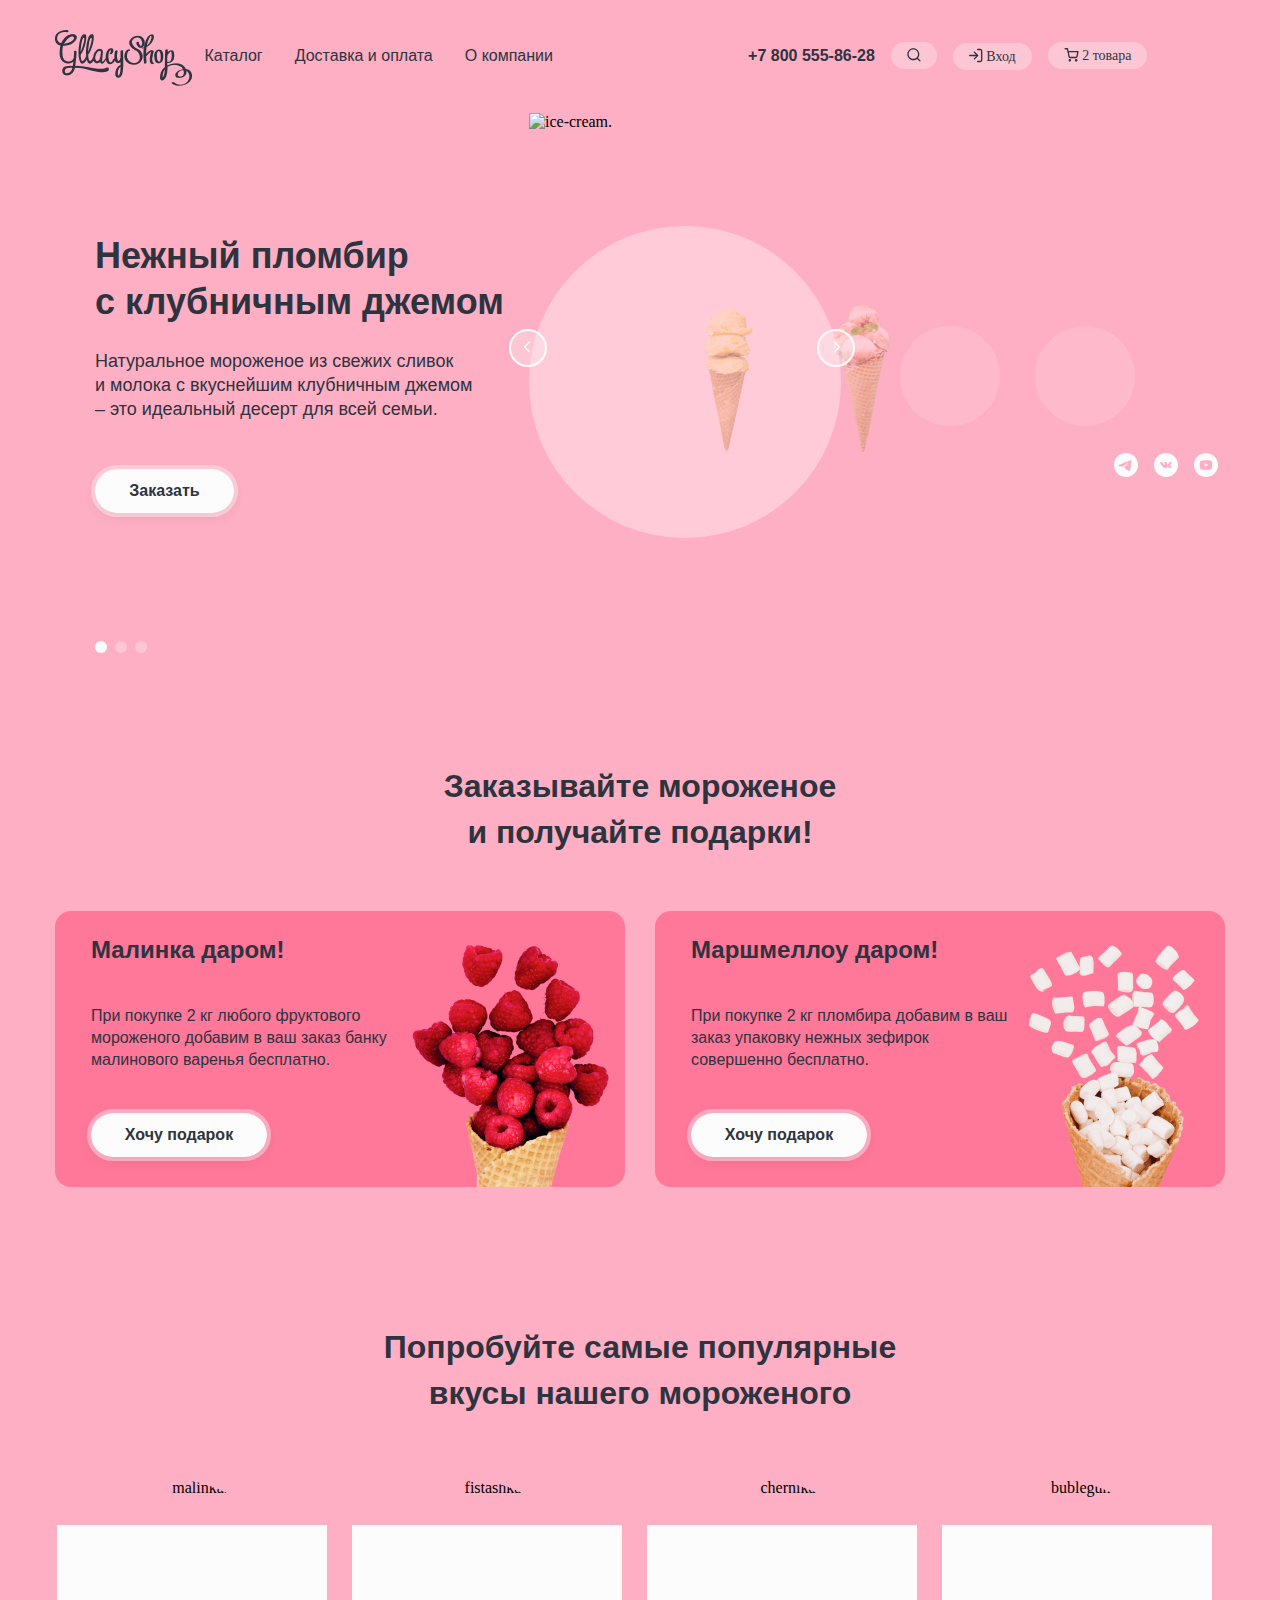
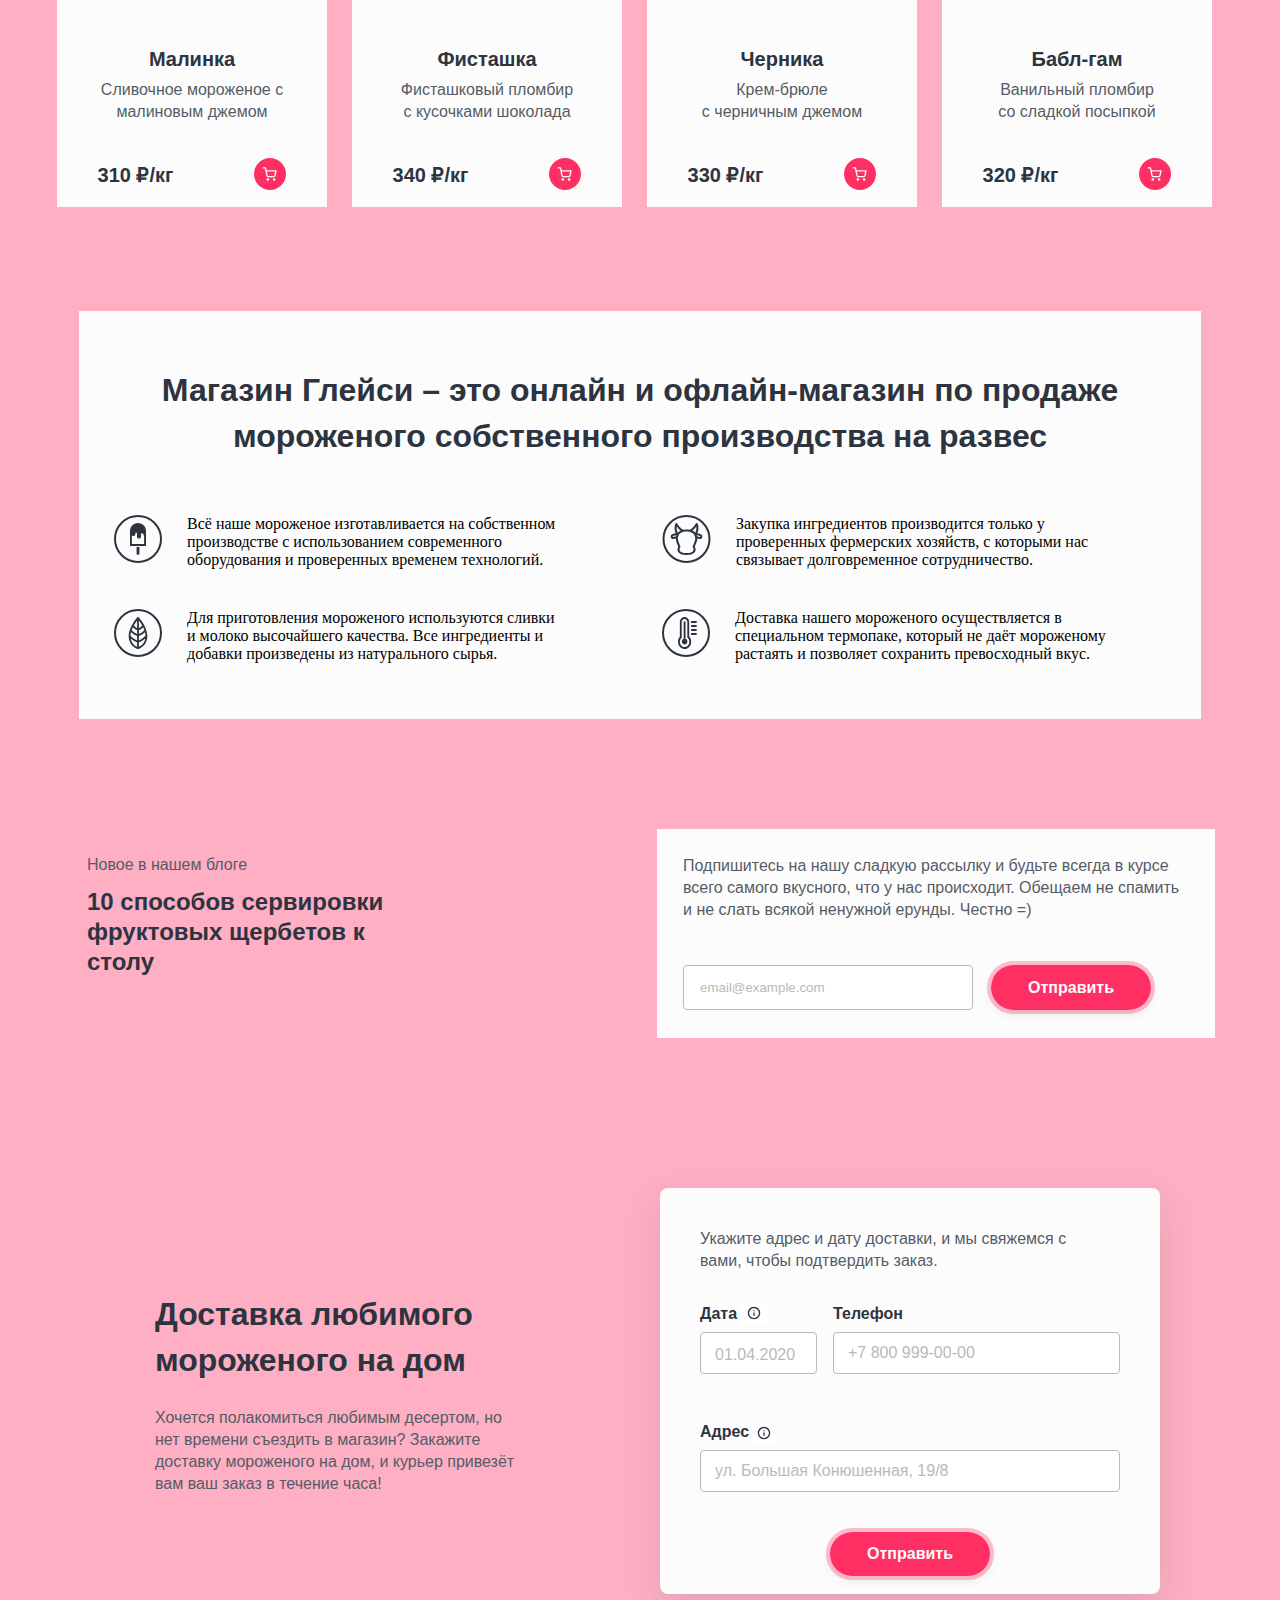
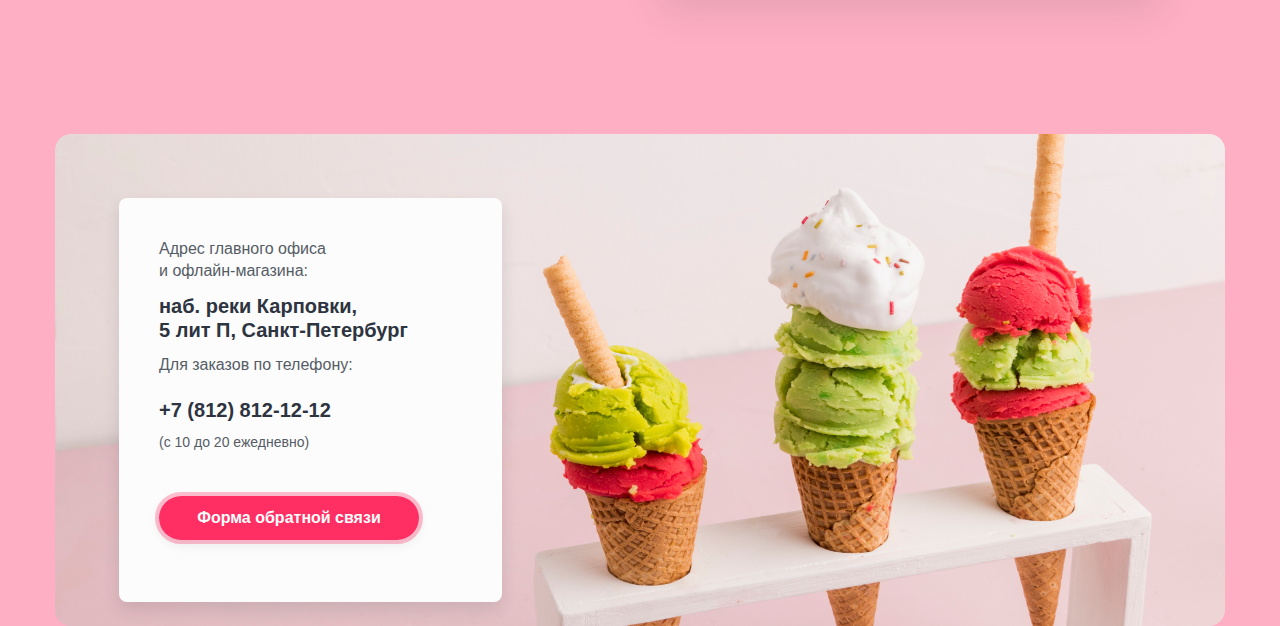
==== index.html @ 394a04f5 "new update" ====
<!DOCTYPE html>
<html lang="ru">

  <head>
    <meta charset="utf-8">
    <title>fesfesfsefesf</title>
    <link rel="stylesheet" href="/styles/styles.css">
  </head>

  <body class="pink">
    <header class="page-header">
      <nav class="navigation">
        <div class="left-menu">
          <ul class="navigation-left">
            <li>
              <a class="navigation-logo" href="/index.html">
                <img class="logo" src="/images/logo.png" alt="Glacy.">
              </a>
            </li>
            <li>
              <a class="navigation-link-left" href="#">
                Каталог
              </a>
            </li>
            <li>
              <a class="navigation-link-left" href="#">
                Доставка и оплата
              </a>
            </li>
            <li>
              <a class="navigation-link-left" href="#">
                О компании
              </a>
            </li>
          </ul>
        </div>
        <div class="right-menu">
          <ul class="navigation-right">
            <li>
              <a class="contact-phone" href="tel:+78005558628">
                +7 800 555-86-28
              </a>
            </li>
            <li>
              <a class="navigation-link-right" href="#">
                <svg class="search-icon" width="14" height="14" viewBox="0 0 14 14" fill="none"
                  xmlns="http://www.w3.org/2000/svg">
                  <path fill-rule="evenodd" clip-rule="evenodd"
                    d="M1.66329 6.18794c0-2.57733 2.08934-4.66666 4.66667-4.66666s4.66664 2.08933 4.66664 4.66666c0 1.25728-.4972 2.39842-1.30567 3.23755-.02285.01756-.04481.0368-.06574.05772-.02092.02092-.04016.04289-.05771.06573-.83913.80846-1.98026 1.30566-3.23752 1.30566-2.57733 0-4.66667-2.08933-4.66667-4.66666Zm8.41181 4.68796c-1.02648.8211-2.32848 1.312-3.74514 1.312-3.31371 0-6.000004-2.68625-6.000004-5.99996S3.01625.187943 6.32996.187943C9.64367.187943 12.33 2.87423 12.33 6.18794c0 1.41669-.491 2.71869-1.3121 3.74514l2.4501 2.45012c.2604.2604.2604.6825 0 .9428-.2603.2604-.6825.2604-.9428 0l-2.4501-2.4501Z"
                    fill="#2D3440" />
                </svg>
                <span class="visually-hidden">Поиск.</span>
              </a>
            </li>
            <li>
              <a class="navigation-link-right" href="#">
                <svg class="enter-icon" width="14" height="15" viewBox="0 0 14 15" fill="none"
                  xmlns="http://www.w3.org/2000/svg">
                  <path fill-rule="evenodd" clip-rule="evenodd"
                    d="M8 1.52461c0-.36819.29848-.666669.66667-.666669h2.66663c.5305 0 1.0392.210709 1.4142.585789.3751.37507.5858.88378.5858 1.41421v9.33336c0 .5304-.2107 1.0391-.5858 1.4142-.375.3751-.8837.5858-1.4142.5858H8.66667c-.36819 0-.66667-.2985-.66667-.6667 0-.3682.29848-.6667.66667-.6667h2.66663c.1768 0 .3464-.0702.4714-.1952.1251-.125.1953-.2946.1953-.4714V2.85794c0-.17681-.0702-.34638-.1953-.4714-.125-.12503-.2946-.19527-.4714-.19527H8.66667C8.29848 2.19127 8 1.8928 8 1.52461ZM4.86189 3.71987c.26035-.26035.68246-.26035.94281 0l3.3291 3.3291c.01712.01682.03334.03456.04858.05313.03186.0388.05868.08036.08045.12379.04511.08986.0705.19132.0705.29872 0 .10862-.02598.21118-.07206.30179-.02029.03995-.04486.07829-.07371.11432-.0168.021-.03485.04097-.05402.05978L5.8047 11.3293c-.26035.2604-.68246.2604-.94281 0-.26035-.2603-.26035-.6824 0-.9428l2.19526-2.19523H.666667C.298477 8.19127 0 7.8928 0 7.52461s.298477-.66667.666667-.66667H7.05715L4.86189 4.66268c-.26035-.26035-.26035-.68246 0-.94281Z"
                    fill="#2D3440" />
                </svg>
                Вход
              </a>
            </li>
            <li>
              <a class="navigation-link-right" href="#">
                <svg class="backet-icon" width="15" height="14" viewBox="0 0 15 14" fill="none"
                  xmlns="http://www.w3.org/2000/svg">
                  <path fill-rule="evenodd" clip-rule="evenodd"
                    d="M1.16667.107941C.798477.107941.5.406418.5.774607c0 .368193.298477.666663.66667.666663h1.77127l.46743 2.33539c.00284.01795.00639.03566.01063.0531l.96738 4.83333.00012.00056c.08356.42001.31212.79728.64571 1.06583.3319.26718.74674.40982 1.17262.40332h5.62067c.4259.0065.8408-.13614 1.1727-.40332.3337-.26867.5623-.64616.6458-1.06639v.00001l.001-.005.9271-4.86144c.0372-.19517-.0146-.39677-.1412-.54985-.1267-.15309-.315-.2417-.5137-.2417H4.61072L4.1381.643769C4.07574.332198 3.80215.107941 3.4844.107941H1.16667ZM5.69098 8.40238l-.81339-4.06394h8.23081l-.7756 4.06686c-.0228.11252-.0843.21354-.1737.28555-.09.07244-.2026.11092-.3181.10871v-.00013H6.19614v-.00012l-.01277.00025c-.1155.00221-.22809-.03627-.31807-.10871-.08999-.07243-.15162-.17421-.17413-.28751l-.00019-.00096ZM4.55739 12.3634c0-.688.55771-1.2457 1.24568-1.2457.68798 0 1.24569.5577 1.24569 1.2457 0 .6879-.55771 1.2457-1.24569 1.2457-.68797 0-1.24568-.5578-1.24568-1.2457Zm6.37331 0c0-.688.5577-1.2457 1.2457-1.2457.688 0 1.2457.5577 1.2457 1.2457 0 .6879-.5577 1.2457-1.2457 1.2457-.688 0-1.2457-.5578-1.2457-1.2457Z"
                    fill="#2D3440" />
                </svg>
                2 товара
              </a>
            </li>
          </ul>
        </div>
      </nav>
    </header>
    <main class="main-container">
      <div class="page-container">
        <section class="slider-active slider">
          <div class="left-slider">
            <h1 class="slider-title">Нежный пломбир<br>
              с клубничным джемом
            </h1>
            <p class="slider-text">
              Натуральное мороженое из свежих сливок<br>
              и молока с вкуснейшим клубничным джемом<br> – это идеальный десерт для всей семьи.
            </p>
            <button class="slider-button">
              Заказать
            </button>
            <ol class="slider-pagination">
              <li class="slider-pagination-item">
                <button class="slider-pagination-button-current">
                  <span class="visually-hidden">1 фото.</span>
                </button>
              </li>
              <li class="slider-pagination-item">
                <button class="slider-pagination-button" type="button">
                  <span class="visually-hidden">2 фото.</span>
                </button>
              </li>
              <li class="slider-pagination-item">
                <button class="slider-pagination-button" type="button">
                  <span class="visually-hidden">3 фото.</span>
                </button>
              </li>
            </ol>
          </div>
          <div class="middle-slider">
            <img class="ice-cream-red" src="/images/ice-cream.png" alt="ice-cream." width="306" height="
            507">
            <button class="slide-main slide-left">
              <svg class="slider-left" width="16" height="16" viewBox="0 0 16 16" fill="none"
                xmlns="http://www.w3.org/2000/svg">
                <path fill-rule="evenodd" clip-rule="evenodd"
                  d="M8.86474 13.1352c.25969.2597.68075.2597.94045 0 .25971-.2597.25971-.6807 0-.9404L5.60391 7.99351l4.20132-4.20132c.25967-.2597.25967-.68075-.00001-.94045-.25969-.2597-.68075-.2597-.94045 0L4.19606 7.52045c-.00095.00094-.00189.00188-.00284.00283-.2597.2597-.2597.68075 0 .94045l4.67152 4.67147Z"
                  fill="#FCFCFC" />
              </svg>
              <span class="visually-hidden">Предыдущее фото.</span>
            </button>
            <button class="slide-main slide-right">
              <svg class="slider-right" width="16" height="16" viewBox="0 0 16 16" fill="none"
                xmlns="http://www.w3.org/2000/svg">
                <path fill-rule="evenodd" clip-rule="evenodd"
                  d="M7.1352 2.86476c-.2597-.2597-.68075-.2597-.94045 0-.2597.2597-.2597.68075 0 .94045L10.396 8.00649 6.19471 12.2078c-.2597.2597-.2597.6808 0 .9405.2597.2597.68076.2597.94045 0l4.66874-4.66875c.0009-.00094.0019-.00188.0028-.00283.2597-.2597.2597-.68075 0-.94045L7.1352 2.86476Z"
                  fill="#FCFCFC" />
              </svg>
              <span class="visually-hidden">Следующее фото.</span>
            </button>
          </div>
          <div class="right-slider">
            <a class="left-icecream" href="#">
              <img class="ice-cream-orange" src="/images/ice-cream2.png" alt="ice-cream." width="66" height="
            150">
            </a>
            <a class="right-icecream" href="#">
              <img class="ice-cream-green" src="/images/ice-cream3.png" alt="ice-cream." width="66" height="
            150">
            </a>
            <ul class="social-list">
              <li class="social-item">
                <a class="button-social" href="#">
                  <svg width="24" height="24" viewBox="0 0 24 24" fill="none" xmlns="http://www.w3.org/2000/svg">
                    <path fill-rule="evenodd" clip-rule="evenodd"
                      d="M24 12c0 6.627-5.373 12-12 12S0 18.627 0 12 5.373 0 12 0s12 5.373 12 12ZM12.43 8.859c-1.167.485-3.5 1.49-6.998 3.014-.568.226-.866.447-.893.663-.046.366.412.51 1.034.705.085.027.173.054.263.084.613.199 1.437.432 1.865.441.389.008.823-.152 1.302-.48 3.268-2.207 4.955-3.322 5.061-3.346.075-.017.179-.039.249.024.07.062.063.18.056.212-.046.193-1.84 1.862-2.77 2.726-.29.269-.495.46-.537.504-.094.097-.19.19-.282.279-.57.548-.996.96.024 1.632.49.323.882.59 1.273.856.427.291.853.581 1.405.943.14.092.274.187.405.28.497.355.944.673 1.496.623.32-.03.652-.331.82-1.23.397-2.126 1.179-6.73 1.36-8.628.011-.15759.0043-.31591-.02-.472-.0145-.12607-.0759-.24207-.172-.325-.143-.117-.365-.142-.465-.14-.451.008-1.143.249-4.476 1.635Z"
                      fill="#FCFCFC" />
                  </svg>
                  <span class="visually-hidden">Telegram.</span>
                </a>
              </li>
              <li class="social-item">
                <a class="button-social" href="#">
                  <svg width="24" height="24" viewBox="0 0 24 24" fill="none" xmlns="http://www.w3.org/2000/svg">
                    <path fill-rule="evenodd" clip-rule="evenodd"
                      d="M24 12c0 6.6274-5.3726 12-12 12-6.62742 0-12-5.3726-12-12C0 5.37258 5.37258 0 12 0c6.6274 0 12 5.37258 12 12Zm-11.4116 2.9749h-.7173s-1.5826.0835-2.97631-1.1882c-1.51993-1.3872-2.8623-4.13968-2.8623-4.13968s-.07738-.18048.00668-.26772c.09449-.09809.35189-.10437.35189-.10437l1.71461-.00985s.1616.0237.27727.09809c.0953.0614.14873.17619.14873.17619s.27711.61424.64414 1.16994c.71631 1.0849 1.04999 1.3222 1.29319 1.2059.3543-.1694.2481-1.5336.2481-1.5336s.0065-.49514-.1784-.71559c-.1432-.17091-.4133-.22074-.5325-.23473-.09649-.01128.0619-.20761.2671-.2957.3086-.1325.8535-.14007 1.4973-.13422.5016.00443.6459.03184.8421.07339.455.0963.4409.40488.4102 1.07065-.0091.199-.0197.4298-.0197.6964 0 .06-.002.1239-.0041.1897-.0106.341-.0228.7314.2333.8765.1313.0742.4525.0111 1.256-1.1847.3809-.5667.6665-1.23306.6665-1.23306s.0624-.11879.1593-.16976c.0992-.05197.233-.03598.233-.03598l1.8043-.00985s.5422-.05669.63.15777c.092.22516-.2027.75088-.9398 1.61198-.6954.8123-1.0357 1.1143-1.0089 1.3792.0199.1962.2411.3721.6687.72.8882.7225 1.1249 1.1019 1.1812 1.1921.0045.0073.0079.0127.0103.0162.3975.5777-.4408.623-.4408.623l-1.6025.0195s-.3444.0599-.7976-.213c-.237-.1426-.4688-.3754-.6895-.5972-.3375-.3391-.6495-.6526-.9157-.5786-.4467.1242-.4326.9678-.4326.9678s.0032.1802-.0986.2761c-.1106.1045-.3273.1254-.3273.1254Z"
                      fill="#FCFCFC" />
                  </svg>
                  <span class="visually-hidden">Vk.</span>
                </a>
              </li>
              <li class="social-item">
                <a class="button-social" href="#">
                  <svg width="24" height="24" viewBox="0 0 24 24" fill="none" xmlns="http://www.w3.org/2000/svg">
                    <path
                      d="m14.0037 11.7913-2.8074-1.31c-.245-.1138-.4463.0137-.4463.2849v2.4676c0 .2712.2013.3987.4463.285l2.8062-1.3101c.2463-.1149.2462-.3024.0012-.4174ZM12 0C5.3725 0 0 5.3725 0 12s5.3725 12 12 12 12-5.3725 12-12S18.6275 0 12 0Zm0 16.875c-6.1425 0-6.25-.5537-6.25-4.875 0-4.32125.1075-4.875 6.25-4.875s6.25.55375 6.25 4.875c0 4.3213-.1075 4.875-6.25 4.875Z"
                      fill="#FCFCFC" />
                  </svg>
                  <span class="visually-hidden">Youtube.</span>
                </a>
              </li>
            </ul>
          </div>
        </section>
        <section class="banner">
          <h2 class="banner-title-main">Заказывайте мороженое<br> и получайте подарки! </h2>
          <div class="banner-wrap">
            <div class="banner-left">
              <h3 class="banner-title">Малинка даром!</h3>
              <p class="banner-text">При покупке 2 кг любого фруктового мороженого добавим в ваш заказ банку
                малинового варенья
                бесплатно.
              </p>
              <button class="button-banner">Хочу подарок</button>
            </div>
            <div class="banner-right">
              <h3 class="banner-title">Маршмеллоу даром!</h3>
              <p class="banner-text">При покупке 2 кг пломбира добавим в ваш заказ упаковку нежных зефирок
                совершенно бесплатно.</p>
              <button class="button-banner">Хочу подарок</button>
            </div>
          </div>
        </section>
        <section class="products">
          <h2 class="banner-title-main">Попробуйте самые популярные<br> вкусы нашего мороженого</h2>
          <div class="product-wrapper">
            <ul class="product-cart">
              <li class="product-cart-info">
                <img class="product-photo" src="/images/malinka.png" width="168" height="168" alt="malinka.">
                <h4 class="cart-title">Малинка</h4>
                <p class="cart-text">Сливочное мороженое с малиновым джемом</p>
                <div class="product-bottom-info">
                  <p class="product-price">310 ₽/кг</p>
                  <button class="product-button">
                    <svg class="product-cart" width="16" height="16" viewBox="0 0 16 16" fill="none"
                      xmlns="http://www.w3.org/2000/svg">
                      <path fill-rule="evenodd" clip-rule="evenodd"
                        d="M1.16667 1.25C.798477 1.25.5 1.54848.5 1.91667c0 .36819.298477.66666.66667.66666h1.77127l.46743 2.33539c.00284.01795.00639.03566.01063.0531l.96738 4.83333.00012.00056c.08356.41999.31212.79729.64571 1.06579.3319.2672.74674.4098 1.17262.4033h5.62067c.4259.0065.8408-.1361 1.1727-.4033.3337-.2686.5623-.6461.6458-1.06635l.001-.00499.9271-4.86144c.0372-.19517-.0146-.39677-.1412-.54985-.1267-.15309-.315-.24171-.5137-.24171H4.61072L4.1381 1.78583C4.07574 1.47426 3.80215 1.25 3.4844 1.25H1.16667Zm4.52431 8.29444L4.87759 5.4805h8.23081l-.7756 4.06686c-.0228.11252-.0843.21354-.1737.28555-.09.07244-.2026.11092-.3181.10871v-.00013H6.19614v-.00012l-.01277.00025c-.1155.00221-.22809-.03627-.31807-.10871-.08999-.07243-.15162-.17421-.17413-.28751l-.00019-.00096ZM4.55739 13.5054c0-.6879.55771-1.2457 1.24568-1.2457.68798 0 1.24569.5578 1.24569 1.2457 0 .688-.55771 1.2457-1.24569 1.2457-.68797 0-1.24568-.5577-1.24568-1.2457Zm6.37331 0c0-.6879.5577-1.2457 1.2457-1.2457.688 0 1.2457.5578 1.2457 1.2457 0 .688-.5577 1.2457-1.2457 1.2457-.688 0-1.2457-.5577-1.2457-1.2457Z"
                        fill="#FCFCFC" />
                    </svg>
                  </button>
                </div>
              </li>
              <li class="product-cart-info">
                <img class="product-photo" src="/images/fistashka.png" width="168" height="168" alt="fistashka.">
                <h4 class="cart-title">Фисташка</h4>
                <p class="cart-text">Фисташковый пломбир<br> с кусочками шоколада</p>
                <div class="product-bottom-info">
                  <p class="product-price">340 ₽/кг</p>
                  <button class="product-button">
                    <svg class="product-cart" width="16" height="16" viewBox="0 0 16 16" fill="none"
                      xmlns="http://www.w3.org/2000/svg">
                      <path fill-rule="evenodd" clip-rule="evenodd"
                        d="M1.16667 1.25C.798477 1.25.5 1.54848.5 1.91667c0 .36819.298477.66666.66667.66666h1.77127l.46743 2.33539c.00284.01795.00639.03566.01063.0531l.96738 4.83333.00012.00056c.08356.41999.31212.79729.64571 1.06579.3319.2672.74674.4098 1.17262.4033h5.62067c.4259.0065.8408-.1361 1.1727-.4033.3337-.2686.5623-.6461.6458-1.06635l.001-.00499.9271-4.86144c.0372-.19517-.0146-.39677-.1412-.54985-.1267-.15309-.315-.24171-.5137-.24171H4.61072L4.1381 1.78583C4.07574 1.47426 3.80215 1.25 3.4844 1.25H1.16667Zm4.52431 8.29444L4.87759 5.4805h8.23081l-.7756 4.06686c-.0228.11252-.0843.21354-.1737.28555-.09.07244-.2026.11092-.3181.10871v-.00013H6.19614v-.00012l-.01277.00025c-.1155.00221-.22809-.03627-.31807-.10871-.08999-.07243-.15162-.17421-.17413-.28751l-.00019-.00096ZM4.55739 13.5054c0-.6879.55771-1.2457 1.24568-1.2457.68798 0 1.24569.5578 1.24569 1.2457 0 .688-.55771 1.2457-1.24569 1.2457-.68797 0-1.24568-.5577-1.24568-1.2457Zm6.37331 0c0-.6879.5577-1.2457 1.2457-1.2457.688 0 1.2457.5578 1.2457 1.2457 0 .688-.5577 1.2457-1.2457 1.2457-.688 0-1.2457-.5577-1.2457-1.2457Z"
                        fill="#FCFCFC" />
                    </svg>
                  </button>
                </div>
              </li>
              <li class="product-cart-info">
                <img class="product-photo" src="/images/chernika.png" width="168" height="168" alt="chernika.">
                <h4 class="cart-title">Черника</h4>
                <p class="cart-text">Крем-брюле<br>
                  с черничным джемом</p>
                <div class="product-bottom-info">
                  <p class="product-price">330 ₽/кг</p>
                  <button class="product-button">
                    <svg class="product-cart" width="16" height="16" viewBox="0 0 16 16" fill="none"
                      xmlns="http://www.w3.org/2000/svg">
                      <path fill-rule="evenodd" clip-rule="evenodd"
                        d="M1.16667 1.25C.798477 1.25.5 1.54848.5 1.91667c0 .36819.298477.66666.66667.66666h1.77127l.46743 2.33539c.00284.01795.00639.03566.01063.0531l.96738 4.83333.00012.00056c.08356.41999.31212.79729.64571 1.06579.3319.2672.74674.4098 1.17262.4033h5.62067c.4259.0065.8408-.1361 1.1727-.4033.3337-.2686.5623-.6461.6458-1.06635l.001-.00499.9271-4.86144c.0372-.19517-.0146-.39677-.1412-.54985-.1267-.15309-.315-.24171-.5137-.24171H4.61072L4.1381 1.78583C4.07574 1.47426 3.80215 1.25 3.4844 1.25H1.16667Zm4.52431 8.29444L4.87759 5.4805h8.23081l-.7756 4.06686c-.0228.11252-.0843.21354-.1737.28555-.09.07244-.2026.11092-.3181.10871v-.00013H6.19614v-.00012l-.01277.00025c-.1155.00221-.22809-.03627-.31807-.10871-.08999-.07243-.15162-.17421-.17413-.28751l-.00019-.00096ZM4.55739 13.5054c0-.6879.55771-1.2457 1.24568-1.2457.68798 0 1.24569.5578 1.24569 1.2457 0 .688-.55771 1.2457-1.24569 1.2457-.68797 0-1.24568-.5577-1.24568-1.2457Zm6.37331 0c0-.6879.5577-1.2457 1.2457-1.2457.688 0 1.2457.5578 1.2457 1.2457 0 .688-.5577 1.2457-1.2457 1.2457-.688 0-1.2457-.5577-1.2457-1.2457Z"
                        fill="#FCFCFC" />
                    </svg>
                  </button>
                </div>
              </li>
              <li class="product-cart-info">
                <img class="product-photo" src="/images/bublegum.png" width="168" height="168" alt="bublegum.">
                <h4 class="cart-title">Бабл-гам</h4>
                <p class="cart-text">Ванильный пломбир<br>
                  со сладкой посыпкой</p>
                <div class="product-bottom-info">
                  <p class="product-price">320 ₽/кг</p>
                  <button class="product-button">
                    <svg class="product-cart" width="16" height="16" viewBox="0 0 16 16" fill="none"
                      xmlns="http://www.w3.org/2000/svg">
                      <path fill-rule="evenodd" clip-rule="evenodd"
                        d="M1.16667 1.25C.798477 1.25.5 1.54848.5 1.91667c0 .36819.298477.66666.66667.66666h1.77127l.46743 2.33539c.00284.01795.00639.03566.01063.0531l.96738 4.83333.00012.00056c.08356.41999.31212.79729.64571 1.06579.3319.2672.74674.4098 1.17262.4033h5.62067c.4259.0065.8408-.1361 1.1727-.4033.3337-.2686.5623-.6461.6458-1.06635l.001-.00499.9271-4.86144c.0372-.19517-.0146-.39677-.1412-.54985-.1267-.15309-.315-.24171-.5137-.24171H4.61072L4.1381 1.78583C4.07574 1.47426 3.80215 1.25 3.4844 1.25H1.16667Zm4.52431 8.29444L4.87759 5.4805h8.23081l-.7756 4.06686c-.0228.11252-.0843.21354-.1737.28555-.09.07244-.2026.11092-.3181.10871v-.00013H6.19614v-.00012l-.01277.00025c-.1155.00221-.22809-.03627-.31807-.10871-.08999-.07243-.15162-.17421-.17413-.28751l-.00019-.00096ZM4.55739 13.5054c0-.6879.55771-1.2457 1.24568-1.2457.68798 0 1.24569.5578 1.24569 1.2457 0 .688-.55771 1.2457-1.24569 1.2457-.68797 0-1.24568-.5577-1.24568-1.2457Zm6.37331 0c0-.6879.5577-1.2457 1.2457-1.2457.688 0 1.2457.5578 1.2457 1.2457 0 .688-.5577 1.2457-1.2457 1.2457-.688 0-1.2457-.5577-1.2457-1.2457Z"
                        fill="#FCFCFC" />
                    </svg>
                  </button>
                </div>
              </li>
            </ul>
          </div>
        </section>
        <section class="about">
          <div class="about-wrapper">
            <h2 class="banner-title-main">Магазин Глейси – это онлайн и офлайн-магазин по продаже мороженого
              собственного производства на развес</h2>
            <div class="about-info">
              <div class="about-top">
                <svg class="about-logo" width="48" height="48" viewBox="0 0 48 48" fill="none"
                  xmlns="http://www.w3.org/2000/svg">
                  <circle cx="24" cy="24" r="23" stroke="#2D3440" stroke-width="2" />
                  <path
                    d="M24 8c-1.958.00227-3.8474.72169-5.311 2.0223-1.4636 1.3006-2.4001 3.0923-2.6325 5.0365H16v15.8871h16V15.0588h-.0565c-.2324-1.9442-1.1689-3.7359-2.6325-5.0365C27.8474 8.72169 25.958 8.00227 24 8Zm6.1176 21.0635H17.8824v-8.6776c.1745.2105.3977.3753.6502.4803.2525.1049.5268.1468.7992.122 1.2141 0 2.0047-.6776 2.0047-1.5341v-.8188c-.0123-.113-.0006-.2273.0343-.3355.0349-.1081.0921-.2077.168-.2923.0759-.0846.1688-.1522.2726-.1985.1038-.0463.2161-.0703.3298-.0703.1136 0 .226.024.3298.0703.1038.0463.1966.1139.2725.1985.076.0846.1332.1842.1681.2923.0348.1082.0465.2225.0343.3355v3.0965c.0031.2491.059.4948.1642.7207.1051.2259.257.4269.4456.5897s.4097.2838.6485.3548c.2388.071.49.0905.737.0571.241.0344.4866.018.721-.0479.2344-.066.4524-.1801.6402-.3351.1878-.155.3412-.3475.4504-.5652.1091-.2176.1717-.4556.1837-.6988v-2.08c-.0152-.1755.0063-.3521.0631-.5188.0567-.1666.1475-.3197.2665-.4494.119-.1298.2637-.2334.4249-.3042.1611-.0709.3353-.1075.5114-.1075.176 0 .3502.0366.5113.1075.1612.0708.3059.1744.4249.3042.119.1297.2098.2828.2666.4494.0567.1667.0782.3433.063.5188-.0031.0281-.0031.0565 0 .0847.0238.1822.0944.3551.2049.5019.1105.1468.2572.2625.4257.3357V29.12l.0188-.0565ZM22.5882 38.5882c0 .3745.1488.7335.4135.9983.2648.2648.6239.4135.9983.4135.3744 0 .7335-.1487.9983-.4135.2647-.2648.4135-.6238.4135-.9983v-6.7011h-2.8236v6.7011Z"
                    fill="#2D3440" />
                </svg>
                <p class="about-text">Всё наше мороженое изготавливается на собственном производстве с
                  использованием
                  современного оборудования и проверенных временем технологий.</p>
                <svg class="about-logo" width="49" height="48" viewBox="0 0 49 48" fill="none"
                  xmlns="http://www.w3.org/2000/svg">
                  <circle cx="24.5" cy="24" r="23" stroke="#2D3440" stroke-width="2" />
                  <g clip-path="url(#a)">
                    <path
                      d="M35.249 18.2868c.725-1.4841 1.1387-3.0925 1.2173-4.7322s-.1795-3.2782-.7594-4.82087c-.0615-.18796-.1786-.35433-.3368-.47849-.1583-.12415-.3508-.20062-.5536-.21992-.2027-.01929-.4069.01943-.5872.11138-.1802.09194-.3286.23306-.4267.40583-1.3215 2.28507-4.1622 5.96937-6.2433 6.14047h-.0937c-.9568-.182-1.9282-.283-2.9032-.3019-.9784.0187-1.9532.1197-2.9135.3019h-.0729c-2.0811-.161-4.9635-3.8453-6.2954-6.1304-.0929-.18284-.2409-.3341-.4246-.43381-.1836-.0997-.3942-.14315-.6039-.12461-.2098.01854-.4087.09821-.5707.22847-.1619.13026-.2791.30498-.3362.50108-.59 1.53717-.858 3.17257-.7883 4.81097.0697 1.6383.4756 3.2469 1.1941 4.732-1.8106.2214-4.11023.7852-4.94268 2.2045-.20195.3364-.30832.7184-.30832 1.1073 0 .389.10637.771.30832 1.1073.23836.4113.59315.7482 1.02264.9711.42954.2229.91584.3226 1.40184.2872.8622-.017 1.7146-.1806 2.5182-.4831-.0071.5431.0381 1.0857.1353 1.6206.4644 1.7883 1.0733 3.5385 1.8209 5.2346.1978.4731.4163 1.0066.5307 1.3287-.3418.808-.6099 1.6433-.8012 2.4965-.0494.6028.0284 1.2091.2288 1.7819.2003.5728.519 1.1002.9366 1.5501C18.1109 39.1544 20.7644 40 24.5312 40c3.7669 0 6.4307-.8456 7.9291-2.5166.4197-.4486.7397-.9758.9402-1.549.2004-.5731.2771-1.18.2252-1.783-.1878-.8529-.4524-1.6882-.7908-2.4965.1145-.3221.333-.8455.5203-1.3287.7555-1.6932 1.3646-3.444 1.821-5.2346.105-.534.1538-1.077.1456-1.6206.7774.2936 1.6008.457 2.435.4831.4873.0349.9749-.0649 1.406-.2877.431-.2227.7878-.5593 1.0289-.9706.2019-.3363.3083-.7183.3083-1.1073 0-.3889-.1064-.7709-.3083-1.1073-.8221-1.369-3.1217-1.973-4.9427-2.1944Zm-.9885-6.6841c.3753 2.105.0088 4.271-1.0406 6.1505-.2608-.3063-.5387-.5987-.8324-.8757-.5881-.523-1.2591-.9513-1.9875-1.2684 1.5008-1.1263 2.8043-2.4791 3.8605-4.0064Zm-19.4689 0c1.0456 1.5379 2.3464 2.8984 3.85 4.0265-.7271.3084-1.3927.7377-1.9666 1.2684-.298.2762-.5794.5686-.8429.8758-1.0525-1.8858-1.419-4.0592-1.0405-6.1707Zm-4.0999 10.1268c-.0936-.1611-.0624-.2114 0-.2517.2394-.3926 1.4464-1.0066 3.7565-1.2382-.1145.292-.2186.5839-.3122.8859-1.3527.6744-3.1633 1.0972-3.4443.604Zm22.4346 3.0199c-.4359 1.6525-.9993 3.271-1.6858 4.8419-.2717.6155-.5114 1.2437-.7179 1.8825l-.0625.312.1145.2819c.3291.7676.597 1.5584.8012 2.3656.011.3175-.0431.634-.1592.9311-.116.2972-.2918.5692-.5171.8003-.7492.8355-2.4558 1.822-6.3579 1.822s-5.6086-1.0066-6.3578-1.822c-.4493-.4703-.6918-1.0912-.6764-1.7314.2085-.8072.4798-1.598.8117-2.3656l.1144-.2819-.0728-.312c-.1954-.6444-.4317-1.2764-.7076-1.8925-.6984-1.5789-1.269-3.2078-1.7065-4.8722-.1985-1.1602-.1013-2.3498.2832-3.4655.3844-1.1156 1.0444-2.1237 1.9228-2.9367 1.5712-1.5301 5.1299-1.8724 6.3682-1.8824 1.2383-.0101 4.7242.3422 6.3891 1.9025.8837.8053 1.5483 1.8091 1.935 2.9224.3866 1.1132.4832 2.3016.2814 3.4597v.0403Zm5.2028-3.0199c-.2706.4832-2.0812.0704-3.3715-.594-.0832-.3019-.1873-.5939-.3017-.8959 2.2892.2316 3.4859.8456 3.7148 1.2382.052.0403.0728.0906-.0208.2517h-.0208Z"
                      fill="#2D3440" />
                  </g>
                  <defs>
                    <clipPath id="a">
                      <path fill="#fff" transform="translate(8.5 8)" d="M0 0h32v32H0z" />
                    </clipPath>
                  </defs>
                </svg>
                <p class="about-text">Закупка ингредиентов производится только
                  у проверенных фермерских хозяйств, с которыми
                  нас связывает долговременное сотрудничество.</p>
              </div>
              <div class="about-bottom">
                <svg class="about-logo" width="48" height="48" viewBox="0 0 48 48" fill="none"
                  xmlns="http://www.w3.org/2000/svg">
                  <circle cx="24" cy="24" r="23" stroke="#2D3440" stroke-width="2" />
                  <path
                    d="M33.3243 26.4851c-.4067-9.0754-8.3149-17.86415-8.6674-18.24627h-.0451l-.1085-.12419-.1175-.07643h-.5061L23.708 8h-.0452l-.1627.11464-.0994.08597h-.0452c-.3525.42034-8.2607 9.21869-8.6855 18.28449-.0045.0667-.0045.1338 0 .2006v1.0412c.3435 9.8396 9.038 12.247 9.1103 12.2661h.2259c.0751.0093.1509.0093.226 0 .0813 0 8.7667-2.4742 9.1011-12.2661v-1.0412c0-.0669-.009-.1338-.009-.2006ZM17.0561 23.132c1.8052 1.64 3.8463 2.9654 6.0463 3.9262v4.3467c-2.2143-1.156-5.6216-3.2099-6.6248-5.0154.0814-1.1024.2661-2.1936.5513-3.2575h.0272Zm1.8075-4.8721c1.1821 1.3052 2.6325 2.3054 4.2388 2.9232v3.7639c-2.0194-.9009-3.8593-2.1974-5.4227-3.8212.3438-.9779.7391-1.9346 1.1839-2.8659Zm11.4872 2.8659c-1.5627 1.6247-3.4028 2.9213-5.4227 3.8212v-3.7639c1.5934-.623 3.0309-1.6229 4.2026-2.9232.4559.918.8633 1.862 1.2201 2.8277v.0382Zm-5.4227-1.9679v-7.6424c1.2079 1.5658 2.3102 3.2193 3.2988 4.9485-.8717 1.1714-2.014 2.086-3.3169 2.6557l.0181.0382Zm0 12.2661v-4.3658c2.2084-.9522 4.2587-2.2712 6.0735-3.9071.2768 1.0679.4524 2.1624.5242 3.2671-.9942 1.7768-4.4015 3.8212-6.6158 4.9675l.0181.0383Zm-1.8076-12.2661c-1.3089-.577-2.4524-1.5057-3.3169-2.6939.9868-1.7456 2.0892-3.4151 3.2988-4.9963l.0181 7.6902Zm-6.4531 10.2504c1.9767 1.6417 4.1381 3.0182 6.435 4.0982v4.2033c-1.6431-.7056-3.0929-1.8351-4.2169-3.2852-1.1241-1.4501-1.8866-3.1747-2.2181-5.0163Zm8.2426 8.3111V33.497c2.2988-1.0722 4.4607-2.4459 6.435-4.0887-.3174 1.8486-1.0746 3.5815-2.2003 5.0354-1.1258 1.454-2.5831 2.5813-4.2347 3.2757Z"
                    fill="#2D3440" />
                </svg>
                <p class="about-text">Для приготовления мороженого используются сливки и молоко высочайшего
                  качества.
                  Все ингредиенты
                  и добавки произведены из натурального сырья.</p>
                <svg class="about-logo" width="48" height="48" viewBox="0 0 48 48" fill="none"
                  xmlns="http://www.w3.org/2000/svg">
                  <circle cx="24" cy="24" r="23" stroke="#2D3440" stroke-width="2" />
                  <path
                    d="M27.1889 13.0695c0-1.3445-.4917-2.634-1.3668-3.58469C24.9469 8.5341 23.7599 8 22.5222 8c-1.2376 0-2.4246.5341-3.2998 1.48481-.8751.95069-1.3668 2.24019-1.3668 3.58469v14.7548c-1.1964 1.3264-1.8631 3.1117-1.8555 4.9687-.0032 1.1893.2653 2.3608.7816 3.4096.5162 1.0488 1.264 1.9419 2.1763 2.5994.9122.6575 1.9605 1.0587 3.0506 1.1677 1.0902.1091 2.1883-.0776 3.1957-.5431s1.8927-1.1954 2.5766-2.1241c.6838-.9288 1.1447-2.0274 1.3414-3.1973.1967-1.17.123-2.3746-.2144-3.506-.3375-1.1314-.9281-2.1541-1.719-2.9764V13.0695Zm.167 19.7235c.0094.8795-.1883 1.7469-.5744 2.5201-.386.7731-.9475 1.4262-1.6312 1.8973-.6838.471-1.467.7445-2.2753.7943-.8083.0497-1.615-.1257-2.3433-.5098-.7284-.3841-1.3543-.9641-1.8183-1.6848-.464-.7208-.7507-1.5584-.8329-2.4334-.0822-.875.0428-1.7582.3632-2.566.3204-.8077.8255-1.5131 1.4674-2.0491V13.0695c0-.8099.2962-1.5867.8234-2.1594.5272-.5727 1.2422-.8944 1.9877-.8944.7456 0 1.4606.3217 1.9878.8944.5272.5727.8234 1.3495.8234 2.1594v15.5006c.6261.474 1.1372 1.1057 1.4894 1.8412.3523.7354.5352 1.5527.5331 2.3817Z"
                    fill="#2D3440" />
                  <path
                    d="M23.5335 29.6384V13.14c0-.2673-.0977-.5236-.2717-.7126-.174-.189-.41-.2952-.6561-.2952-.246 0-.482.1062-.656.2952-.174.189-.2717.4453-.2717.7126v16.4984c-.619.2378-1.1408.7056-1.473 1.3208-.3322.6152-.4535 1.3382-.3425 2.0411.1111.703.4473 1.3407.9493 1.8004.5019.4598 1.1374.7119 1.7939.7119.6566 0 1.292-.2521 1.794-.7119.502-.4597.8382-1.0974.9492-1.8004.1111-.7029-.0102-1.4259-.3424-2.0411-.3323-.6152-.854-1.083-1.473-1.3208ZM34.6667 11.9407h-5.5666v2.0157h5.5666v-2.0157ZM34.6667 15.9721h-5.5666v2.0157h5.5666v-2.0157ZM34.6667 20.0034h-5.5666v2.0157h5.5666v-2.0157ZM34.6667 24.0348h-5.5666v2.0157h5.5666v-2.0157Z"
                    fill="#2D3440" />
                </svg>
                <p class="about-text">Доставка нашего мороженого осуществляется в специальном термопаке, который не
                  даёт
                  мороженому растаять и позволяет сохранить превосходный вкус.</p>
              </div>
            </div>
          </div>
        </section>
        <section class="news">
          <div class="news-wrap">
            <div class="left-news">
              <p class="left-text-news">Новое в нашем блоге</p>
              <h3 class="left-title-news">10 способов сервировки фруктовых щербетов
                к столу</h3>
            </div>
            <div class="right-news">
              <div class="right-news-wrapper">
                <p class="right-text-news">Подпишитесь на нашу сладкую рассылку и будьте всегда
                  в курсе всего самого вкусного, что у нас происходит. Обещаем не спамить и не слать всякой ненужной
                  ерунды. Честно =)</p>
                <form action="http://echo.htmlacademy.ru" method="post">
                  <div class="input-field-subscribe">
                    <input class="input-subscribe" id="email" type="email" name="email" placeholder="email@example.com"
                      required>
                    <label class="visually-hidden" for="email"> Ваш email</label>
                    <input class="subscribe-button" type="submit" value="Отправить">
                  </div>
                </form>
              </div>
            </div>
          </div>
      </div>
      </section>
      <section class="delivery">
        <div class="left-delivery">
          <h2 class="delivery-title">Доставка любимого мороженого на дом</h2>
          <p class="delivery-text">Хочется полакомиться любимым десертом, но нет времени съездить в магазин? Закажите
            доставку мороженого на дом, и курьер привезёт вам ваш заказ в течение часа!</p>
        </div>
        <div class="right-delivery">
          <p class="right-delivery-text">Укажите адрес и дату доставки, и мы свяжемся с вами, чтобы подтвердить заказ.
          </p>
          <form class="delivery-form" action="https://echo.htmlacademy.ru" method="post">
            <div class="input-top-wrapper">
              <div class="wrapper-column">

                <label class="contact-us" for="contact-us-date">Дата</label>
                <input type="text" class="date-input" id="contact-us-date" placeholder="01.04.2020" required>

                <span class="tooltip">
                  <button class="tooltip-toggle" type="button" aria-labelledby="tooltip-label">
                    <svg width="14" height="14" viewBox="0 0 14 14" fill="none" xmlns="http://www.w3.org/2000/svg">
                      <path fill-rule="evenodd" clip-rule="evenodd" d="M7.00026 2.12508c-2.69252 0-4.87524 2.18272-4.87524 4.87524 0 2.69252 2.18272 4.87528 4.87524 4.87528 2.69252 0 4.87524-2.18276 4.87524-4.87528S9.69278 2.12508 7.00026 2.12508ZM.791687 7.00032c0-3.4289 2.779673-6.208572 6.208573-6.208572 3.42894 0 6.20854 2.779672 6.20854 6.208572 0 3.42888-2.7796 6.20858-6.20854 6.20858-3.4289 0-6.208573-2.7797-6.208573-6.20858ZM7.00007 6.3334c.36819 0 .66667.29848.66667.66667v2.21676c0 .36819-.29848.66667-.66667.66667-.36819 0-.66666-.29848-.66666-.66667V7.00007c0-.36819.29847-.66667.66666-.66667Zm0-2.21675c-.36819 0-.66666.29848-.66666.66667 0 .36818.29847.66666.66666.66666h.00583c.36819 0 .66667-.29848.66667-.66666 0-.36819-.29848-.66667-.66667-.66667h-.00583Z" fill="#2D3440"/>
                    </svg>
                  </button>
                  <span class="tooltip-text" role="tooltip" id="tooltip-label">
                    Введите точную дату заказа.
                  </span>
                </span>
              </div>
              <div class="wrapper-column">
                <label class="contact-us" for="contact-us-tel">Телефон</label>
                <input type="tel" class="tel-input" id="contact-us-tel" placeholder="+7 800 999-00-00"
                  pattern="[0-9]{4}" required>
              </div>
            </div>
            <div class="wrapper-column">
              <label class="contact-us" for="contact-us-address">Адрес</label>
              <input type="text" class="address-input" id="contact-us-address"
                placeholder="ул. Большая Конюшенная, 19/8" required>

                <span class="tooltip">
                  <button class="tooltip-toggle-contact" type="button" aria-labelledby="tooltip-label">
                    <svg width="14" height="14" viewBox="0 0 14 14" fill="none" xmlns="http://www.w3.org/2000/svg">
                      <path fill-rule="evenodd" clip-rule="evenodd" d="M7.00026 2.12508c-2.69252 0-4.87524 2.18272-4.87524 4.87524 0 2.69252 2.18272 4.87528 4.87524 4.87528 2.69252 0 4.87524-2.18276 4.87524-4.87528S9.69278 2.12508 7.00026 2.12508ZM.791687 7.00032c0-3.4289 2.779673-6.208572 6.208573-6.208572 3.42894 0 6.20854 2.779672 6.20854 6.208572 0 3.42888-2.7796 6.20858-6.20854 6.20858-3.4289 0-6.208573-2.7797-6.208573-6.20858ZM7.00007 6.3334c.36819 0 .66667.29848.66667.66667v2.21676c0 .36819-.29848.66667-.66667.66667-.36819 0-.66666-.29848-.66666-.66667V7.00007c0-.36819.29847-.66667.66666-.66667Zm0-2.21675c-.36819 0-.66666.29848-.66666.66667 0 .36818.29847.66666.66666.66666h.00583c.36819 0 .66667-.29848.66667-.66666 0-.36819-.29848-.66667-.66667-.66667h-.00583Z" fill="#2D3440"/>
                    </svg>
                  </button>
                  <span class="tooltip-text-contact" role="tooltip" id="tooltip-label">
                    Введите название улицы, дома и квартиры
                  </span>
                </span>

            </div>
            <input class="contact-button" type="submit" value="Отправить">
          </form>
        </div>


      </section>
      <section class="call-us">
        <div class="left-call-us">
          <p class="text-call-us">Адрес главного офиса<br> и офлайн-магазина:</p>
          <h4 class="title-call-us">наб. реки Карповки,<br> 5 лит П, Санкт-Петербург</h4>

          <p class="text-call-us">Для заказов по телефону:</p>
          <dl class="dl-call-us">
          <dt><h4 class="title-call-us">+7 (812) 812-12-12</h4></dt>
          <dd class="dd-call-time"><p class="text-call-time">(с 10 до 20 ежедневно)</p></dd>
        </dl>
          <button class="call-us-button">Форма обратной связи</button>

        </div>
      </section>
    </main>
  </body>

</html>
---- styles/styles.css ----
@font-face {
  font-family: "Inter";
  font-style: normal;
  font-weight: 400;
  src: url("../fonts/inter-400.woff2") format("woff2");
  font-display: swap;
}

@font-face {
  font-family: "Inter";
  font-style: normal;
  font-weight: 700;
  src: url("../fonts/inter-700.woff2") format("woff2");
  font-display: swap;
}

@font-face {
  font-family: "Inter";
  font-style: normal;
  font-weight: 900;
  src: url("../fonts/inter-900.woff2") format("woff2");
  font-display: swap;
}

html {
  height: 100%;
}

.pink {
  background-color: #FEAFC3;
}

.blue {
  background-color: #69A9FF;
}

.yellow {
  background-color: #FCC850;
}

/* buttons */
.button-banner {
  display: block;
  font-family: 'Inter', sans-serif;
  font-style: normal;
  font-weight: 700;
  font-size: 16px;
  line-height: 20px;
  text-align: center;
  color: #2D3440;
  background: #FCFCFC;
  width: 176px;
  outline: 4px solid rgba(252, 252, 252, 0.4);
  box-shadow: 0 4px 12px rgba(45, 52, 64, 0.1);
  border-radius: 26px;
  cursor: pointer;
  margin: 0;
  Padding-top: 12px;
  padding-bottom: 12px;
  border-style: none;
}

.slider-button {
  display: block;
  font-family: 'Inter', sans-serif;
  font-style: normal;
  font-weight: 700;
  font-size: 16px;
  line-height: 20px;
  text-align: center;
  color: #2D3440;
  background: #FCFCFC;
  width: 139px;
  outline: 4px solid rgba(252, 252, 252, 0.4);
  box-shadow: 0 4px 12px rgba(45, 52, 64, 0.1);
  border-radius: 26px;
  cursor: pointer;
  margin: 0;
  Padding-top: 12px;
  padding-bottom: 12px;
  border-style: none;
}

.subscribe-button {
  display: block;
  font-family: 'Inter', sans-serif;
  font-style: normal;
  font-weight: 700;
  font-size: 16px;
  line-height: 20px;
  text-align: center;
  color: #FCFCFC;
  width: 160px;
  background: #FF2F64;
  outline: 4px solid rgba(255, 47, 100, 0.3);
  box-shadow: 0 4px 12px rgba(45, 52, 64, 0.1);
  border-radius: 26px;
  cursor: pointer;
  margin: 0;
  Padding-top: 12px;
  padding-bottom: 12px;

  border-style: none;
}

.contact-button {
  display: block;
  font-family: 'Inter', sans-serif;
  font-style: normal;
  font-weight: 700;
  font-size: 16px;
  line-height: 20px;
  text-align: center;
  color: #FCFCFC;
  width: 160px;
  background: #FF2F64;
  outline: 4px solid rgba(255, 47, 100, 0.3);
  box-shadow: 0 4px 12px rgba(45, 52, 64, 0.1);
  border-radius: 26px;
  cursor: pointer;
  margin: 0;
  Padding-top: 12px;
  padding-bottom: 12px;
  margin-top: 32px;
  margin-left: 130px;
  border-style: none;
}

.call-us-button {
  display: block;
  font-family: 'Inter', sans-serif;
  font-style: normal;
  font-weight: 700;
  font-size: 16px;
  line-height: 20px;
  text-align: center;
  color: #FCFCFC;
  width: 260px;
  background: #FF2F64;
  outline: 4px solid rgba(255, 47, 100, 0.3);
  box-shadow: 0 4px 12px rgba(45, 52, 64, 0.1);
  border-radius: 26px;
  cursor: pointer;
  margin: 0;
  padding: 12px 32px;
  margin-top: 32px;
  border-style: none;
}

.visually-hidden {
  position: absolute;
  width: 1px;
  height: 1px;
  margin: -1px;
  padding: 0;
  border: 0;
  clip: rect(0 0 0 0);
  overflow: hidden;
}

/* navigation */
.navigation {
  display: flex;
  position: relative;
  flex-direction: row;
  justify-content: space-around;
  margin: 0 auto;
  width: 1170px;
  margin-top: 30px;

}

.navigation-left {
  display: flex;
  flex-direction: row;
  flex-wrap: nowrap;
  list-style: none;
  gap: 32px;
}

.navigation-right {
  display: flex;
  flex-direction: row;
  list-style: none;
  gap: 16px;
}

.navigation-link-left {
  font-family: 'Inter', sans-serif;
  font-style: normal;
  font-weight: 400;
  font-size: 16px;
  line-height: 20px;
  color: #2D3440;
}

.navigation-link-right {
  font-family: 'Inter' sans-serif;
  font-style: normal;
  font-weight: 400;
  font-size: 14px;
  line-height: 20px;
  color: #2D3440;
  background: rgba(252, 252, 252, 0.3);
  border-radius: 30px;
  padding: 6px 16px;
}


a {
  text-decoration: none;
}

.logo {
  position: absolute;
  left: 0;
  top: 0;
}

.contact-phone {
  font-family: 'Inter', sans-serif;
  font-style: normal;
  font-weight: 700;
  font-size: 16px;
  line-height: 20px;
  color: #2D3440;
}




.search-icon {
  position: relative;
  top: 2px;
}

.enter-icon {
  position: relative;
  top: 2px;
}

.backet-icon {
  position: relative;
  top: 2px;
}

/* main */
.page-container {
  margin: 0 auto;
  width: 1170px;
}

.slider {
  display: flex;
  flex-direction: row;
  flex-wrap: nowrap;
  position: relative;
  padding-left: 40px;
}

.left-slider {
  display: flex;
  flex-direction: column;
  margin-top: 150px;
}

.slider-title {
  font-family: 'Inter', sans-serif;
  font-style: normal;
  font-weight: 900;
  font-size: 36px;
  line-height: 46px;
  color: #2D3440;
  margin: 0;
}

.slider-text {
  font-family: 'Inter', sans-serif;
  font-style: normal;
  font-weight: 400;
  font-size: 18px;
  line-height: 24px;
  color: #2D3440;
  width: 414px;
  margin: 0;
  padding-top: 24px;
  padding-bottom: 48px;
}

.slider-pagination {
  display: flex;
  flex-wrap: wrap;
  justify-content: start;
  margin: 0;
  padding: 0;
  gap: 8px;
  list-style-type: none;
  padding-top: 126px;
}

.slider-pagination-button {
  width: 12px;
  height: 12px;
  margin: 0;
  padding: 0;
  background: #FCFCFC;
  border-radius: 100px;
  cursor: pointer;
  border: none;
  opacity: 0.3;
}

.slider-pagination-button:hover {}

.slider-pagination-button:focus-visible {}

.slider-pagination-button:active {}

.slider-pagination-button-current {
  width: 12px;
  height: 12px;
  margin: 0;
  padding: 0;
  background: #FCFCFC;
  border-radius: 100px;
  cursor: pointer;
  border: none;
}

.slider-pagination-button-current:hover {}

.slider-pagination-button-current:focus-visible {}

.slider-pagination-button-current:active {}



.middle-slider {
  padding-left: 20px;
  margin-top: 30px;
}

.middle-slider::before {
  content: "";
  position: absolute;
  background: #FFCBD8;
  border-radius: 50%;
  height: 312px;
  width: 312px;
  top: 143px;
  right: 384px;
  z-index: -1;
}

.slide-main {
  background: rgba(252, 252, 252, 0.3);
  width: 38px;
  height: 38px;
  border: 2px solid #FCFCFC;
  border-radius: 26px;
  cursor: pointer;
}

.slide-left {
  position: absolute;
  right: 678px;
  bottom: 290px;
}

.slide-right {
  position: absolute;
  right: 370px;
  bottom: 290px;
}

.right-slider {
  display: flex;
  flex-direction: row;
  flex-wrap: wrap;
  margin-top: 220px;
  gap: 70px;
  padding-left: 80px;
}

.left-icecream::before {
  content: "";
  position: absolute;
  background: #FFCBD8;
  opacity: 0.4;
  border-radius: 50%;
  height: 100px;
  width: 100px;
  top: 243px;
  right: 225px;
  z-index: -1;
}

.right-icecream::before {
  content: "";
  position: absolute;
  background: #FFCBD8;
  opacity: 0.4;
  border-radius: 50%;
  height: 100px;
  width: 100px;
  top: 243px;
  right: 90px;
  z-index: -1;
}

.social-list {
  display: flex;
  flex-direction: row;
  list-style: none;
  gap: 16px;
  margin: 0;
  padding-top: 150px;
  padding-left: 150px;
}

.banner {
  margin: 0 auto;
  width: 1170px;
  padding-bottom: 81px;
  margin-top: 50px;
}

.banner-title-main {
  font-family: 'Inter', sans-serif;
  font-style: normal;
  font-weight: 900;
  font-size: 32px;
  line-height: 46px;
  text-align: center;
  color: #2D3440;
  margin: 0;
  padding-bottom: 56px;
  padding-top: 56px;

}

.banner-wrap {
  display: flex;
  flex-direction: row;
  flex-wrap: nowrap;
  gap: 30px;


}

.banner-left {
  display: flex;
  flex-direction: column;
  flex-wrap: wrap;
  width: 536px;
  background: #FF7799;
  border-radius: 16px;
  padding-left: 36px;
  padding-bottom: 30px;
  background-image: url(..//images/left-pic.png);
  background-repeat: no-repeat;
  background-position: bottom 0 right 1px;
}

.banner-right {
  display: flex;
  flex-direction: column;
  flex-wrap: wrap;
  width: 536px;
  background: #FF7799;
  border-radius: 16px;
  padding-left: 36px;
  padding-bottom: 30px;
  background-image: url(..//images/right-pic.png);
  background-repeat: no-repeat;
  background-position: bottom 0 right 1px;
}



.banner-title {
  font-family: 'Inter', sans-serif;
  font-style: normal;
  font-weight: 700;
  font-size: 24px;
  line-height: 30px;
  color: #2D3440;
}

.banner-text {
  font-family: 'Inter', sans-serif;
  font-style: normal;
  font-weight: 400;
  font-size: 16px;
  line-height: 22px;
  color: #2D3440;
  max-width: 328px;
  padding-bottom: 26px;
}

.products {
  margin: 0 auto;
  width: 1170px;
}

.product-cart {
  position: relative;
  display: flex;
  list-style: none;
  flex-wrap: wrap;
  padding: 0;
  margin: 0;
  gap: 25px;
  padding-bottom: 80px;
}

.product-cart-info {
  display: flex;
  flex-direction: column;
  text-align: center;
  width: 270px;
  background-image: linear-gradient(to top, #FCFCFC 282px, #FEAFC3 50px);
}

.product-photo {
  display: block;
  padding-left: 51px;
  border-radius: 50%;
}

.cart-title {
  font-family: 'Inter', sans-serif;
  font-style: normal;
  font-weight: 700;
  font-size: 20px;
  line-height: 24px;
  text-align: center;
  color: #2D3440;
  margin: 0;
  padding: 0;
  padding-bottom: 8px;
}

.cart-text {
  font-family: 'Inter', sans-serif;
  font-style: normal;
  font-weight: 400;
  font-size: 16px;
  line-height: 22px;
  text-align: center;
  color: #565C66;
  margin: 0;
  padding: 0;
  padding-bottom: 20px;
}

.product-bottom-info {
  display: flex;
  flex-direction: row;
  justify-content: space-around;
}

.product-price {
  font-family: 'Inter', sans-serif;
  font-style: normal;
  font-weight: 700;
  font-size: 20px;
  line-height: 24px;
  color: #2D3440;
}

.product-button {
  display: block;
  border: none;
  background: #FF2F64;
  border-radius: 26px;
  width: 32px;
  height: 32px;
  margin-top: 15px;
  cursor: pointer;
}

.product-cart {
  padding-left: 2px;
  padding-top: 7px;
}

.about {
  margin: 0 auto;
  background-image: url(..//images/waffle.png);
  padding: 24px 24px;
}

.about-wrapper {
  background-color: #FCFCFC;
  position: relative;
}


.about-info {
  display: flex;
  flex-direction: column;
  flex-wrap: wrap;
}

.about-top {
  display: flex;
  flex-direction: row;
  gap: 60px;
  padding-bottom: 40px;
}

.about-bottom {
  display: flex;
  flex-direction: row;
  gap: 60px;
  padding-bottom: 56px;
}

.about-logo {
  position: relative;
  left: 35px;
}

.about-text {
  width: 380px;
  margin: 0;
}

/* news */
.news {
  margin: 0 auto;
  width: 1170px;
  margin-top: 80px;
  margin-bottom: 80px;
}

.news-wrap {
  display: flex;
  flex-direction: row;
  flex-wrap: nowrap;
}

.left-news {
  display: flex;
  flex-direction: column;
  flex-wrap: nowrap;
  width: 570px;
  background-image: url(..//images/news.png);
  background-repeat: no-repeat;
  border-radius: 16px;
  margin-right: 30px;
}

.left-text-news {
  font-family: 'Inter', sans-serif;
  font-style: normal;
  font-weight: 400;
  font-size: 16px;
  line-height: 20px;
  color: #565C66;
  margin: 0;
  padding-top: 32px;
  padding-left: 32px;
  padding-bottom: 12px;
}

.left-title-news {
  font-family: 'Inter', sans-serif;
  font-style: normal;
  font-weight: 700;
  font-size: 24px;
  line-height: 30px;
  color: #2D3440;
  margin: 0;
  padding-left: 32px;
  padding-bottom: 67px;
  width: 300px;
}

.right-news {
  display: flex;
  flex-wrap: wrap;
  background-image: url(..//images/subscribe.png);
  padding: 6px 10px;
}

.right-news-wrapper {
  background-color: #FCFCFC;
  width: 558px;
}

.right-text-news {
  font-family: 'Inter', sans-serif;
  font-style: normal;
  font-weight: 400;
  font-size: 16px;
  line-height: 22px;
  color: #565C66;
  margin: 0;
  padding-top: 26px;
  padding-left: 26px;
  width: 506px;
}

.input-field-subscribe {
  display: flex;
  flex-direction: row;
  padding-top: 44px;
  padding-left: 26px;
}

.input-subscribe {
  box-sizing: border-box;
  width: 290px;
  margin: 0;
  border: 1px solid #B9B9B9;
  border-radius: 4px;
  margin-right: 18px;
  padding: 14px 16px;
}

.input-subscribe::placeholder {
  color: #B9B9B9;
}

/* delivery */
.delivery {
  position: relative;
  display: flex;
  flex-direction: row;
  margin: 0 auto;
  width: 1170px;
  background-image: url(..//images/delivery.png);
  background-repeat: no-repeat;
  border-radius: 16px;
  margin-bottom: 80px;
}

.left-delivery {
  display: flex;
  flex-direction: column;
  flex-wrap: wrap;
  width: 370px;
  padding-top: 167px;
  padding-left: 100px;
}

.delivery-title {
  font-family: 'Inter', sans-serif;
  font-style: normal;
  font-weight: 900;
  font-size: 32px;
  line-height: 46px;
  color: #2D3440;
  margin: 0;
  padding-bottom: 24px;
}

.delivery-text {
  font-family: 'Inter', sans-serif;
  font-style: normal;
  font-weight: 400;
  font-size: 16px;
  line-height: 22px;
  color: #565C66;
  margin: 0;

}

.right-delivery {
  display: flex;
  flex-direction: column;
  width: 460px;
  height: 406px;
  background: #FCFCFC;
  box-shadow: 0px 15px 40px rgba(45, 52, 64, 0.12);
  border-radius: 8px;
  margin-top: 64px;
  margin-bottom: 60px;
  margin-left: 135px;
  padding-left: 40px;
}

.right-delivery-text {
  font-family: 'Inter', sans-serif;
  font-style: normal;
  font-weight: 400;
  font-size: 16px;
  line-height: 22px;
  color: #565C66;
  margin: 0;
  padding-top: 40px;
  padding-bottom: 32px;
  width: 380px;
}

.delivery-form {
  display: flex;
  flex-direction: column;
  flex-wrap: nowrap;

}

.input-top-wrapper {
  display: flex;
  flex-direction: row;
  flex-wrap: nowrap;
  gap: 16px;
  padding-bottom: 40px;
}

.wrapper-column {
  display: flex;
  flex-direction: column;
  gap: 8px;
}

.date-input {
  box-sizing: border-box;
  border: 1px solid #B9B9B9;
  border-radius: 4px;
  width: 117px;
  height: 42px;
  padding-left: 14px;
  padding-top: 5px;
}

.date-input::placeholder {
  font-family: 'Inter', sans-serif;
  font-style: normal;
  font-weight: 400;
  font-size: 16px;
  line-height: 20px;
  color: #B9B9B9;
}

.tel-input {
  box-sizing: border-box;
  border: 1px solid #B9B9B9;
  border-radius: 4px;
  width: 287px;
  height: 42px;
  padding-left: 14px;
}

.tel-input::placeholder {
  font-family: 'Inter', sans-serif;
  font-style: normal;
  font-weight: 400;
  font-size: 16px;
  line-height: 20px;
  color: #B9B9B9;
}

.contact-us {
  font-family: 'Inter', sans-serif;
  font-style: normal;
  font-weight: 700;
  font-size: 16px;
  line-height: 20px;
  color: #2D3440;
}

.address-input {
  box-sizing: border-box;
  border: 1px solid #B9B9B9;
  border-radius: 4px;
  width: 420px;
  height: 42px;
  padding-left: 14px;
}

.address-input::placeholder {
  font-family: 'Inter', sans-serif;
  font-style: normal;
  font-weight: 400;
  font-size: 16px;
  line-height: 20px;
  color: #B9B9B9;
}
/* tooltip */

.tooltip-toggle {
  position: absolute;
  bottom: 330px;
  right: 458px;
  border-style: none;
  background-color: #FFFFFF;
  cursor: pointer;
  border: none;
}

.tooltip-text {
  display: none;
  position: absolute;
  bottom: 310px;
  right: 280px;
  box-sizing: border-box;
  font-family: 'Inter', sans-serif;
  font-style: normal;
  font-weight: 400;
  font-size: 12px;
  line-height: 16px;
  width: 169px;
  height: 52px;
  color: #565C66;
  border: 1px solid #B9B9B9;
  background: #FCFCFC;
  box-shadow: 0 2px 12px rgba(173, 152, 143, 0.18);
  border-radius: 1px;
  padding: 10px 15px;
}

.tooltip-toggle-contact {
  position: absolute;
  bottom: 210px;
  right: 448px;
  border-style: none;
  background-color: #FFFFFF;
  cursor: pointer;
  border: none;
}

.tooltip-text-contact {
  display: none;
  position: absolute;
  bottom: 190px;
  right: 280px;
  box-sizing: border-box;
  font-family: 'Inter', sans-serif;
  font-style: normal;
  font-weight: 400;
  font-size: 12px;
  line-height: 16px;
  width: 160px;
  height: 52px;
  color: #565C66;
  border: 1px solid #B9B9B9;
  background: #FCFCFC;
  box-shadow: 0 2px 12px rgba(173, 152, 143, 0.18);
  border-radius: 1px;
padding-top:10px;
  padding-left:8px;
}

/* call us */

.call-us {
  display: flex;
  flex-direction: row;
  margin: 0 auto;
  width: 1170px;
  height: 492px;
  background-image: url(..//images/callus.png);
  background-repeat: no-repeat;
  border-radius: 16px;
}

.left-call-us {
  display: flex;
  flex-direction: column;
  flex-wrap: wrap;
  background: #FCFCFC;
  box-shadow: 0px 8px 16px rgba(45, 52, 64, 0.12);
  border-radius: 8px;
  height: 364px;
  width: 343px;
  margin-top: 64px;
  margin-left: 64px;
  padding-left: 40px;
  padding-top: 40px;
  gap: 12px;
}

.text-call-us {
  font-family: 'Inter', sans-serif;
  font-style: normal;
  font-weight: 400;
  font-size: 16px;
  line-height: 22px;
  color: #565C66;
  margin: 0;

}

.title-call-us {
  font-family: 'Inter', sans-serif;
  font-style: normal;
  font-weight: 700;
  font-size: 20px;
  line-height: 24px;
  color: #2D3440;
  margin: 0;

}

.text-call-time {
  font-family: 'Inter', sans-serif;
  font-style: normal;
  font-weight: 400;
  font-size: 14px;
  line-height: 20px;
  color: #565C66;
  margin: 0;
}

.dd-call-time,
.dl-call-us {
  margin: 0;
  padding-top: 10px;
}
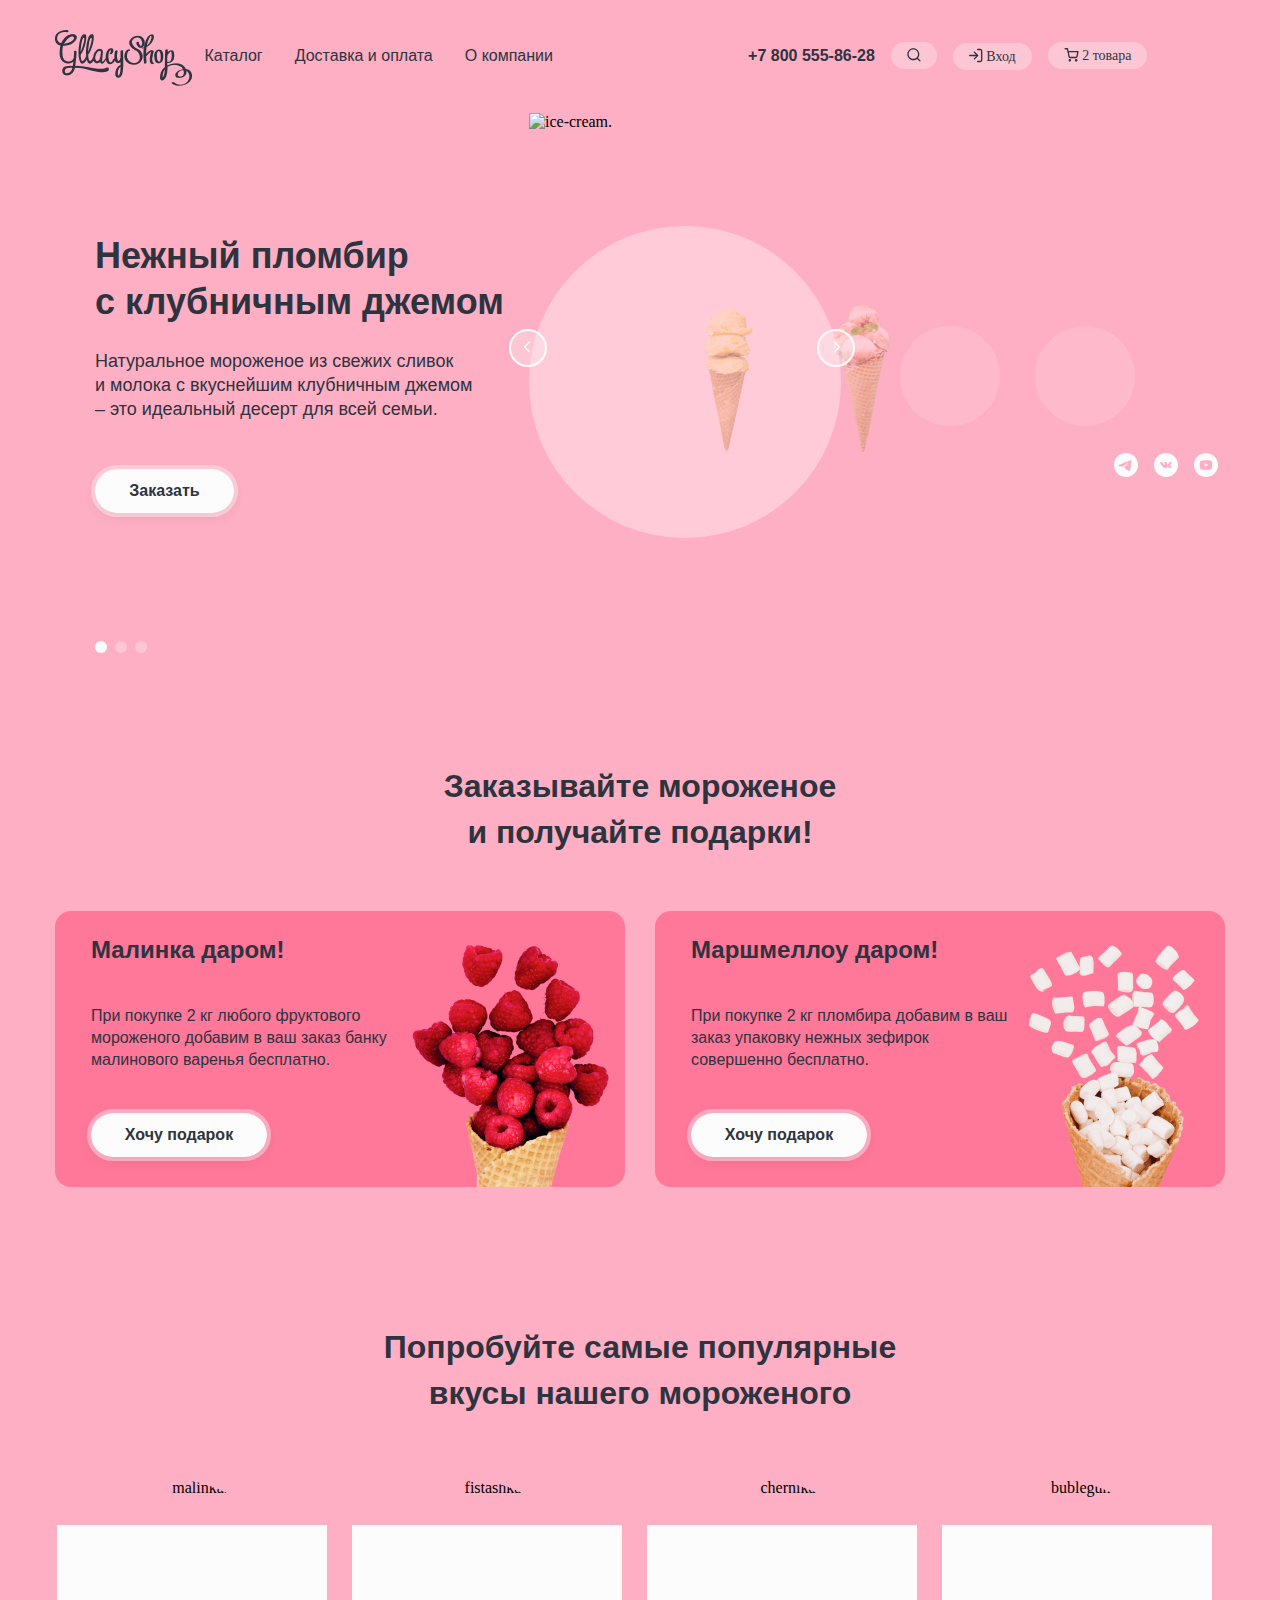
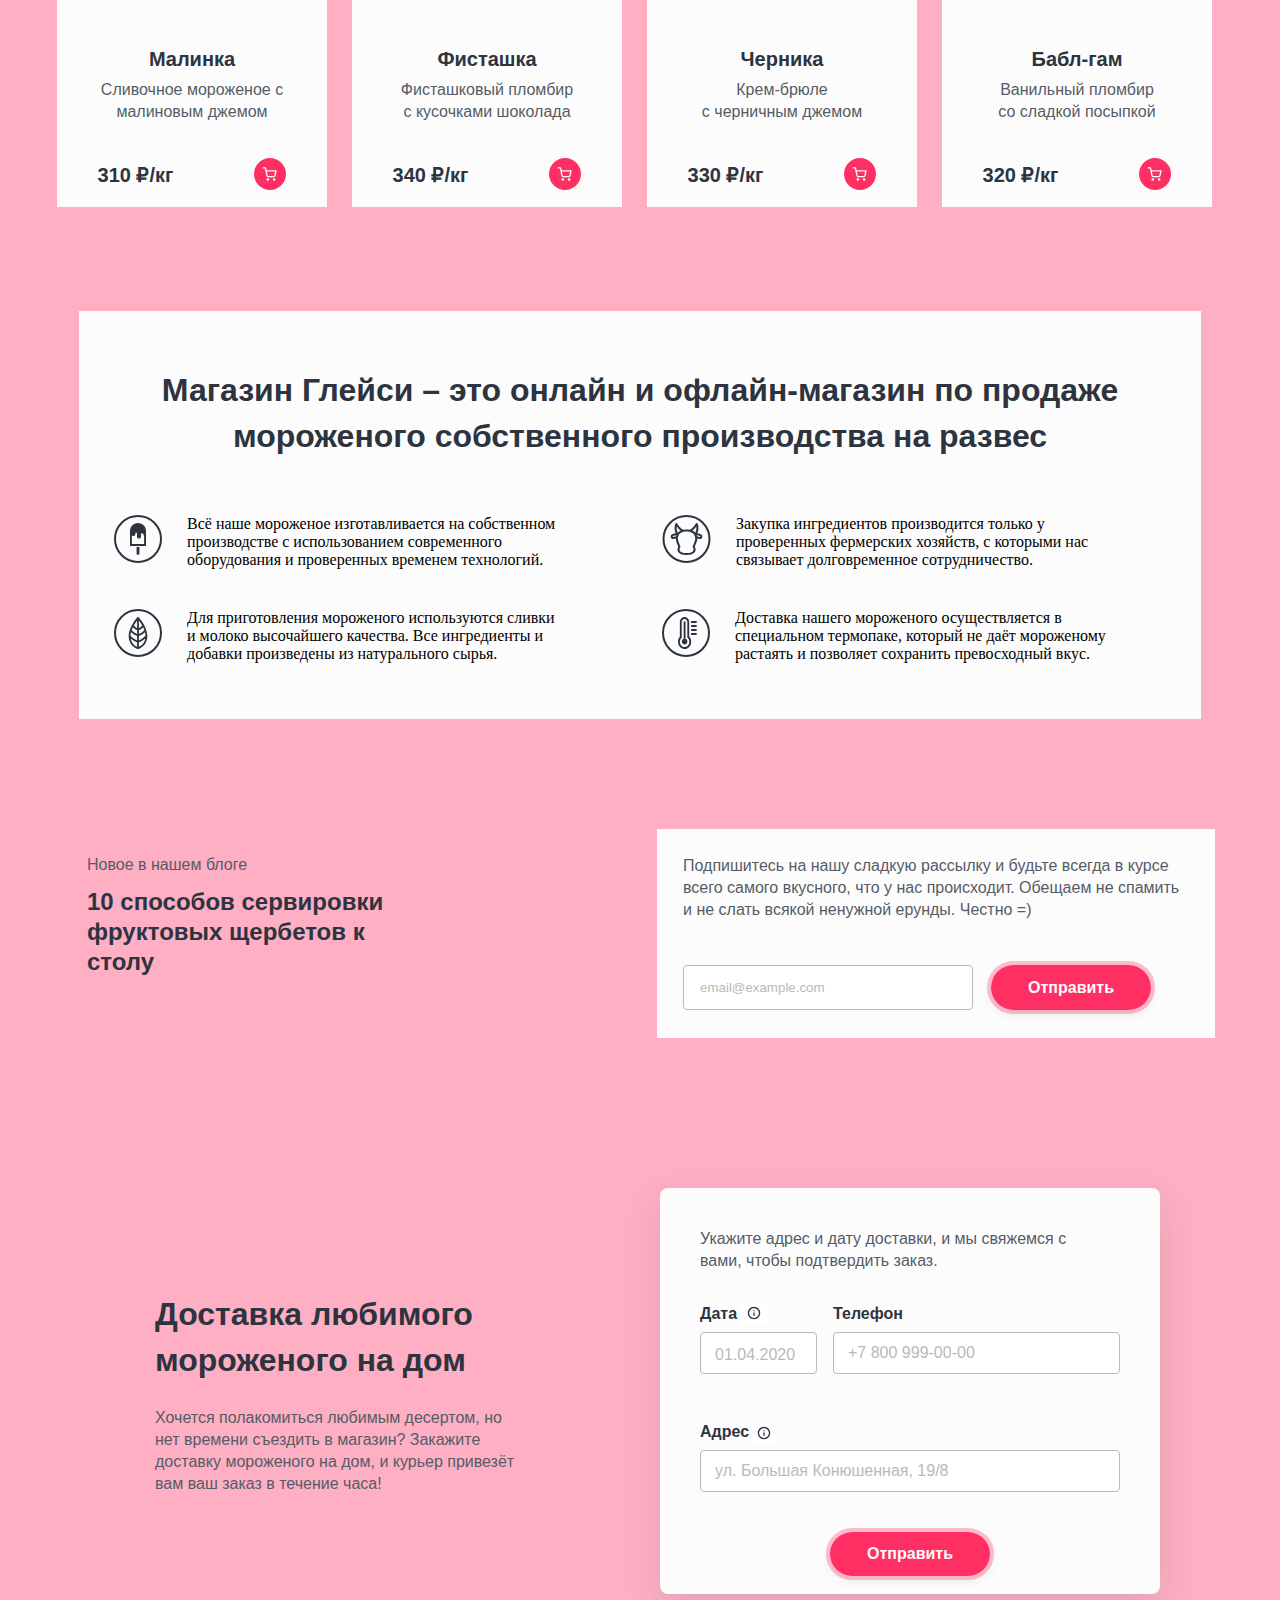
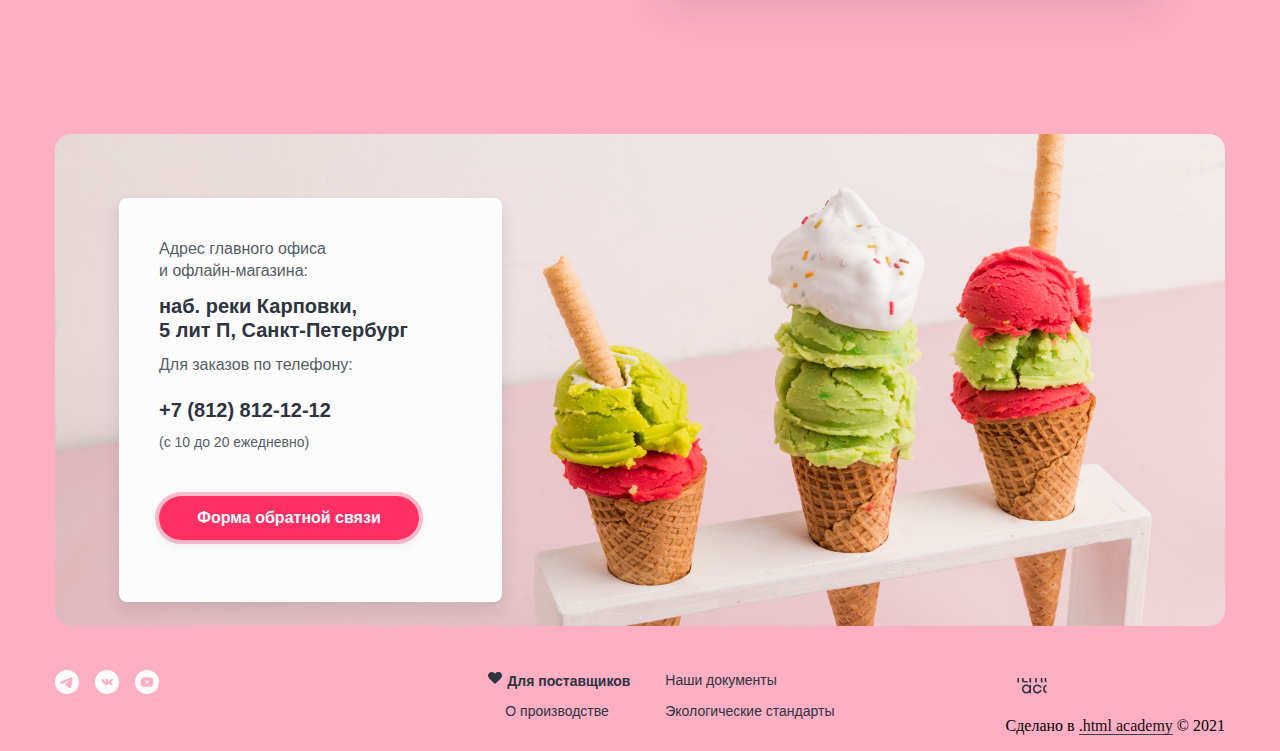
==== commit 7519ee89: "update" ====
--- a/index.html
+++ b/index.html
@@ -374,7 +374,9 @@
                 <span class="tooltip">
                   <button class="tooltip-toggle" type="button" aria-labelledby="tooltip-label">
                     <svg width="14" height="14" viewBox="0 0 14 14" fill="none" xmlns="http://www.w3.org/2000/svg">
-                      <path fill-rule="evenodd" clip-rule="evenodd" d="M7.00026 2.12508c-2.69252 0-4.87524 2.18272-4.87524 4.87524 0 2.69252 2.18272 4.87528 4.87524 4.87528 2.69252 0 4.87524-2.18276 4.87524-4.87528S9.69278 2.12508 7.00026 2.12508ZM.791687 7.00032c0-3.4289 2.779673-6.208572 6.208573-6.208572 3.42894 0 6.20854 2.779672 6.20854 6.208572 0 3.42888-2.7796 6.20858-6.20854 6.20858-3.4289 0-6.208573-2.7797-6.208573-6.20858ZM7.00007 6.3334c.36819 0 .66667.29848.66667.66667v2.21676c0 .36819-.29848.66667-.66667.66667-.36819 0-.66666-.29848-.66666-.66667V7.00007c0-.36819.29847-.66667.66666-.66667Zm0-2.21675c-.36819 0-.66666.29848-.66666.66667 0 .36818.29847.66666.66666.66666h.00583c.36819 0 .66667-.29848.66667-.66666 0-.36819-.29848-.66667-.66667-.66667h-.00583Z" fill="#2D3440"/>
+                      <path fill-rule="evenodd" clip-rule="evenodd"
+                        d="M7.00026 2.12508c-2.69252 0-4.87524 2.18272-4.87524 4.87524 0 2.69252 2.18272 4.87528 4.87524 4.87528 2.69252 0 4.87524-2.18276 4.87524-4.87528S9.69278 2.12508 7.00026 2.12508ZM.791687 7.00032c0-3.4289 2.779673-6.208572 6.208573-6.208572 3.42894 0 6.20854 2.779672 6.20854 6.208572 0 3.42888-2.7796 6.20858-6.20854 6.20858-3.4289 0-6.208573-2.7797-6.208573-6.20858ZM7.00007 6.3334c.36819 0 .66667.29848.66667.66667v2.21676c0 .36819-.29848.66667-.66667.66667-.36819 0-.66666-.29848-.66666-.66667V7.00007c0-.36819.29847-.66667.66666-.66667Zm0-2.21675c-.36819 0-.66666.29848-.66666.66667 0 .36818.29847.66666.66666.66666h.00583c.36819 0 .66667-.29848.66667-.66666 0-.36819-.29848-.66667-.66667-.66667h-.00583Z"
+                        fill="#2D3440" />
                     </svg>
                   </button>
                   <span class="tooltip-text" role="tooltip" id="tooltip-label">
@@ -393,39 +395,115 @@
               <input type="text" class="address-input" id="contact-us-address"
                 placeholder="ул. Большая Конюшенная, 19/8" required>
 
-                <span class="tooltip">
-                  <button class="tooltip-toggle-contact" type="button" aria-labelledby="tooltip-label">
-                    <svg width="14" height="14" viewBox="0 0 14 14" fill="none" xmlns="http://www.w3.org/2000/svg">
-                      <path fill-rule="evenodd" clip-rule="evenodd" d="M7.00026 2.12508c-2.69252 0-4.87524 2.18272-4.87524 4.87524 0 2.69252 2.18272 4.87528 4.87524 4.87528 2.69252 0 4.87524-2.18276 4.87524-4.87528S9.69278 2.12508 7.00026 2.12508ZM.791687 7.00032c0-3.4289 2.779673-6.208572 6.208573-6.208572 3.42894 0 6.20854 2.779672 6.20854 6.208572 0 3.42888-2.7796 6.20858-6.20854 6.20858-3.4289 0-6.208573-2.7797-6.208573-6.20858ZM7.00007 6.3334c.36819 0 .66667.29848.66667.66667v2.21676c0 .36819-.29848.66667-.66667.66667-.36819 0-.66666-.29848-.66666-.66667V7.00007c0-.36819.29847-.66667.66666-.66667Zm0-2.21675c-.36819 0-.66666.29848-.66666.66667 0 .36818.29847.66666.66666.66666h.00583c.36819 0 .66667-.29848.66667-.66666 0-.36819-.29848-.66667-.66667-.66667h-.00583Z" fill="#2D3440"/>
-                    </svg>
-                  </button>
-                  <span class="tooltip-text-contact" role="tooltip" id="tooltip-label">
-                    Введите название улицы, дома и квартиры
-                  </span>
+              <span class="tooltip">
+                <button class="tooltip-toggle-contact" type="button" aria-labelledby="tooltip-label">
+                  <svg width="14" height="14" viewBox="0 0 14 14" fill="none" xmlns="http://www.w3.org/2000/svg">
+                    <path fill-rule="evenodd" clip-rule="evenodd"
+                      d="M7.00026 2.12508c-2.69252 0-4.87524 2.18272-4.87524 4.87524 0 2.69252 2.18272 4.87528 4.87524 4.87528 2.69252 0 4.87524-2.18276 4.87524-4.87528S9.69278 2.12508 7.00026 2.12508ZM.791687 7.00032c0-3.4289 2.779673-6.208572 6.208573-6.208572 3.42894 0 6.20854 2.779672 6.20854 6.208572 0 3.42888-2.7796 6.20858-6.20854 6.20858-3.4289 0-6.208573-2.7797-6.208573-6.20858ZM7.00007 6.3334c.36819 0 .66667.29848.66667.66667v2.21676c0 .36819-.29848.66667-.66667.66667-.36819 0-.66666-.29848-.66666-.66667V7.00007c0-.36819.29847-.66667.66666-.66667Zm0-2.21675c-.36819 0-.66666.29848-.66666.66667 0 .36818.29847.66666.66666.66666h.00583c.36819 0 .66667-.29848.66667-.66666 0-.36819-.29848-.66667-.66667-.66667h-.00583Z"
+                      fill="#2D3440" />
+                  </svg>
+                </button>
+                <span class="tooltip-text-contact" role="tooltip" id="tooltip-label">
+                  Введите название улицы, дома и квартиры
                 </span>
+              </span>
 
             </div>
             <input class="contact-button" type="submit" value="Отправить">
           </form>
         </div>
-
-
       </section>
       <section class="call-us">
         <div class="left-call-us">
           <p class="text-call-us">Адрес главного офиса<br> и офлайн-магазина:</p>
           <h4 class="title-call-us">наб. реки Карповки,<br> 5 лит П, Санкт-Петербург</h4>
-
           <p class="text-call-us">Для заказов по телефону:</p>
           <dl class="dl-call-us">
-          <dt><h4 class="title-call-us">+7 (812) 812-12-12</h4></dt>
-          <dd class="dd-call-time"><p class="text-call-time">(с 10 до 20 ежедневно)</p></dd>
-        </dl>
+            <dt>
+              <h4 class="title-call-us">+7 (812) 812-12-12</h4>
+            </dt>
+            <dd class="dd-call-time">
+              <p class="text-call-time">(с 10 до 20 ежедневно)</p>
+            </dd>
+          </dl>
           <button class="call-us-button">Форма обратной связи</button>
-
         </div>
       </section>
     </main>
+    <footer class="page-footer">
+      <div class="left-footer">
+        <ul class="footer-social-list">
+          <li class="footer-social-item">
+            <a class="button-social" href="#">
+              <svg width="24" height="24" viewBox="0 0 24 24" fill="none" xmlns="http://www.w3.org/2000/svg">
+                <path fill-rule="evenodd" clip-rule="evenodd"
+                  d="M24 12c0 6.627-5.373 12-12 12S0 18.627 0 12 5.373 0 12 0s12 5.373 12 12ZM12.43 8.859c-1.167.485-3.5 1.49-6.998 3.014-.568.226-.866.447-.893.663-.046.366.412.51 1.034.705.085.027.173.054.263.084.613.199 1.437.432 1.865.441.389.008.823-.152 1.302-.48 3.268-2.207 4.955-3.322 5.061-3.346.075-.017.179-.039.249.024.07.062.063.18.056.212-.046.193-1.84 1.862-2.77 2.726-.29.269-.495.46-.537.504-.094.097-.19.19-.282.279-.57.548-.996.96.024 1.632.49.323.882.59 1.273.856.427.291.853.581 1.405.943.14.092.274.187.405.28.497.355.944.673 1.496.623.32-.03.652-.331.82-1.23.397-2.126 1.179-6.73 1.36-8.628.011-.15759.0043-.31591-.02-.472-.0145-.12607-.0759-.24207-.172-.325-.143-.117-.365-.142-.465-.14-.451.008-1.143.249-4.476 1.635Z"
+                  fill="#FCFCFC" />
+              </svg>
+              <span class="visually-hidden">Telegram.</span>
+            </a>
+          </li>
+          <li class="footer-social-item">
+            <a class="button-social" href="#">
+              <svg width="24" height="24" viewBox="0 0 24 24" fill="none" xmlns="http://www.w3.org/2000/svg">
+                <path fill-rule="evenodd" clip-rule="evenodd"
+                  d="M24 12c0 6.6274-5.3726 12-12 12-6.62742 0-12-5.3726-12-12C0 5.37258 5.37258 0 12 0c6.6274 0 12 5.37258 12 12Zm-11.4116 2.9749h-.7173s-1.5826.0835-2.97631-1.1882c-1.51993-1.3872-2.8623-4.13968-2.8623-4.13968s-.07738-.18048.00668-.26772c.09449-.09809.35189-.10437.35189-.10437l1.71461-.00985s.1616.0237.27727.09809c.0953.0614.14873.17619.14873.17619s.27711.61424.64414 1.16994c.71631 1.0849 1.04999 1.3222 1.29319 1.2059.3543-.1694.2481-1.5336.2481-1.5336s.0065-.49514-.1784-.71559c-.1432-.17091-.4133-.22074-.5325-.23473-.09649-.01128.0619-.20761.2671-.2957.3086-.1325.8535-.14007 1.4973-.13422.5016.00443.6459.03184.8421.07339.455.0963.4409.40488.4102 1.07065-.0091.199-.0197.4298-.0197.6964 0 .06-.002.1239-.0041.1897-.0106.341-.0228.7314.2333.8765.1313.0742.4525.0111 1.256-1.1847.3809-.5667.6665-1.23306.6665-1.23306s.0624-.11879.1593-.16976c.0992-.05197.233-.03598.233-.03598l1.8043-.00985s.5422-.05669.63.15777c.092.22516-.2027.75088-.9398 1.61198-.6954.8123-1.0357 1.1143-1.0089 1.3792.0199.1962.2411.3721.6687.72.8882.7225 1.1249 1.1019 1.1812 1.1921.0045.0073.0079.0127.0103.0162.3975.5777-.4408.623-.4408.623l-1.6025.0195s-.3444.0599-.7976-.213c-.237-.1426-.4688-.3754-.6895-.5972-.3375-.3391-.6495-.6526-.9157-.5786-.4467.1242-.4326.9678-.4326.9678s.0032.1802-.0986.2761c-.1106.1045-.3273.1254-.3273.1254Z"
+                  fill="#FCFCFC" />
+              </svg>
+              <span class="visually-hidden">Vk.</span>
+            </a>
+          </li>
+          <li class="footer-social-item">
+            <a class="button-social" href="#">
+              <svg width="24" height="24" viewBox="0 0 24 24" fill="none" xmlns="http://www.w3.org/2000/svg">
+                <path
+                  d="m14.0037 11.7913-2.8074-1.31c-.245-.1138-.4463.0137-.4463.2849v2.4676c0 .2712.2013.3987.4463.285l2.8062-1.3101c.2463-.1149.2462-.3024.0012-.4174ZM12 0C5.3725 0 0 5.3725 0 12s5.3725 12 12 12 12-5.3725 12-12S18.6275 0 12 0Zm0 16.875c-6.1425 0-6.25-.5537-6.25-4.875 0-4.32125.1075-4.875 6.25-4.875s6.25.55375 6.25 4.875c0 4.3213-.1075 4.875-6.25 4.875Z"
+                  fill="#FCFCFC" />
+              </svg>
+              <span class="visually-hidden">Youtube.</span>
+            </a>
+          </li>
+        </ul>
+      </div>
+      <div class="middle-footer">
+        <ul class="middle-list">
+          <li>
+            <svg width="16" height="16" viewBox="0 0 16 16" fill="none" xmlns="http://www.w3.org/2000/svg">
+              <path
+                d="M13.8909 2.99447c-.3405-.34066-.7448-.6109-1.1898-.79528-.4449-.18437-.9219-.27927-1.4035-.27927-.4817 0-.9586.0949-1.40361.27927-.44498.18438-.84926.45462-1.18977.79528l-.70666.70667-.70667-.70667c-.68779-.68779-1.62064-1.07419-2.59333-1.07419-.97269 0-1.90554.3864-2.59334 1.07419-.68779.6878-1.07419 1.62065-1.07419 2.59334 0 .97268.3864 1.90553 1.07419 2.59333l.70667.70667 5.18667 5.18669 5.18664-5.18669.7067-.70667c.3407-.3405.6109-.74479.7953-1.18976.1843-.44498.2792-.92192.2792-1.40357 0-.48166-.0949-.9586-.2792-1.40357-.1844-.44498-.4546-.84926-.7953-1.18977Z"
+                fill="#2D3440" />
+            </svg>
+            <a class="middle-link-active" href="#">Для поставщиков</a>
+          </li>
+          <li>
+            <a class="middle-link" href="#">Наши документы</a>
+          </li>
+          <li>
+            <a class="middle-link" href="#">О производстве</a>
+          </li>
+          <li>
+            <a class="middle-link" href="#">Экологические стандарты</a>
+          </li>
+        </ul>
+      </div>
+      <div class="right-footer">
+        <a class="html-logo" href="https://htmlacademy.ru/">
+          <svg width="93" height="27" viewBox="0 0 93 27" fill="none" xmlns="http://www.w3.org/2000/svg">
+            <g clip-path="url(#a)" fill="#2D3440">
+              <path
+                d="M0 10.4163v2.0832h1.98768v-2.0832H0ZM9.41854 3.66311c-1.26176 0-2.28152.57289-2.92104 1.40621h-.06914V0H4.78638v12.4997h1.64198V8.21161c0-1.71871 1.07163-2.95132 2.6445-2.95132 1.48644 0 2.35064 1.11109 2.35064 2.6041v4.63531h1.642V7.56926c0-2.37842-1.4692-3.90615-3.64696-3.90615ZM21.5252 3.90628h-3.8889V.868164h-1.642V3.90628h-1.5556v1.59719h1.5556v4.84363c0 1.3888.7778 2.1527 2.1778 2.1527h3.3531v-1.6145h-3.0247c-.5531 0-.8642-.3125-.8642-.8507V5.50347h3.8889V3.90628ZM33.2548 3.68042c-1.3137 0-2.316.64234-2.8692 1.66663h-.0518c-.5013-1.00691-1.4346-1.66663-2.7136-1.66663-1.1407 0-2.005.60762-2.5235 1.45831h-.0692V3.90612h-1.5728v8.59348h1.642V8.09004c0-1.61455.8468-2.79507 2.126-2.82979 1.2098-.03472 1.9185.83331 1.9185 2.13535v5.104h1.642V7.95115c0-1.92703 1.1407-2.6909 2.1259-2.6909 1.1926 0 1.9014.83331 1.9014 2.13535v5.104h1.6418V7.222c0-2.08327-1.1753-3.54158-3.1975-3.54158ZM38.6776 10.2775c0 1.4062.7951 2.2222 2.2642 2.2222h1.6247v-1.5972h-1.3828c-.5531 0-.8643-.3125-.8643-.8507V0h-1.6418v10.2775ZM23.3752 15.9364h-.0692c-.6407-.863-1.6794-1.467-3.0647-1.4843-2.5454-.0345-4.3635 1.8467-4.3635 4.5045 0 2.6752 1.8527 4.5564 4.3461 4.5219 1.4198-.0174 2.4414-.6559 3.0821-1.5707h.0692v1.3289h1.6278v-8.543h-1.6278v1.2427Zm-2.9089 5.9543c-1.8007 0-2.9435-1.3118-2.9435-2.9341 0-1.6223 1.1428-2.9339 2.9435-2.9339 1.7489 0 2.8918 1.3116 2.8918 2.9339 0 1.6052-1.1429 2.9341-2.8918 2.9341ZM35.752 17.8003c-.3983-1.933-2.1125-3.3482-4.3634-3.3482-2.7185 0-4.5365 1.9848-4.5365 4.5046 0 2.5197 1.818 4.5218 4.5365 4.5218 2.2509 0 3.9651-1.4498 4.3634-3.4h-1.7142c-.3463 1.0873-1.3679 1.8293-2.6319 1.8293-1.7662 0-2.9091-1.3289-2.9091-2.9511 0-1.6224 1.1429-2.934 2.9091-2.934 1.3159 0 2.2856.7766 2.6319 1.7776h1.7142ZM44.5459 15.9364h-.0693c-.6406-.863-1.6796-1.467-3.0649-1.4843-2.5453-.0345-4.3634 1.8467-4.3634 4.5045 0 2.6752 1.8528 4.5564 4.3461 4.5219 1.4199-.0174 2.4416-.6559 3.0822-1.5707h.0693v1.3289h1.6276v-8.543h-1.6276v1.2427Zm-2.909 5.9543c-1.8009 0-2.9436-1.3118-2.9436-2.9341 0-1.6223 1.1427-2.9339 2.9436-2.9339 1.7489 0 2.8916 1.3116 2.8916 2.9339 0 1.6052-1.1427 2.9341-2.8916 2.9341ZM55.5201 16.0227h-.0692c-.6407-.9148-1.7144-1.5533-3.0823-1.5706-2.4932-.0345-4.346 1.8467-4.346 4.5218 0 2.6578 1.8181 4.5391 4.3634 4.5046 1.3505-.0174 2.4242-.6214 3.0476-1.4843h.0865v1.2425h1.6276V10.8105h-1.6276v5.2122Zm-2.9089 5.8851c-1.801 0-2.9437-1.3115-2.9437-2.9339 0-1.6223 1.1427-2.934 2.9437-2.934 1.7489 0 2.8916 1.3289 2.8916 2.934 0 1.6224-1.1427 2.9339-2.8916 2.9339ZM63.3449 14.4521c-2.6319 0-4.4328 2.0193-4.4328 4.5218 0 2.4335 1.697 4.5046 4.4673 4.5046 2.0086 0 3.619-1.0873 4.1905-2.8996h-1.7144c-.3807.8113-1.2985 1.3289-2.4067 1.3289-1.5583 0-2.6666-1.0354-2.7878-2.3643h7.082c.225-2.8477-1.5584-5.0914-4.3981-5.0914Zm-.0347 1.5706c1.3679 0 2.3896.8457 2.6493 2.071h-5.2638c.2423-1.2081 1.264-2.071 2.6145-2.071ZM79.4126 14.4695c-1.3158 0-2.3201.6385-2.8742 1.6568h-.0521c-.502-1.001-1.4371-1.6568-2.7184-1.6568-1.1427 0-2.0086.604-2.528 1.4497h-.0692v-1.2254H69.595v8.543h1.6449v-4.3836c0-1.6051.8485-2.7787 2.1299-2.8132 1.2119-.0345 1.922.8284 1.922 2.1228v5.074h1.6449v-4.5217c0-1.9157 1.1427-2.6751 2.1297-2.6751 1.1947 0 1.9046.8284 1.9046 2.1228v5.074h1.645v-5.2466c0-2.071-1.1775-3.5207-3.2034-3.5207ZM88.5048 21.8732l-2.9437-7.1796H83.743l3.9133 9.3543-.0172.0345c-.2771.7075-.5888.9664-1.3507.9664h-2.0258v1.6395h2.0258c1.4891 0 2.2856-.673 2.8397-2.1228l3.7748-9.8719h-1.6797l-2.7184 7.1796Z" />
+            </g>
+            <defs>
+              <clipPath id="a">
+                <path fill="#fff" d="M0 0h93v26.7107H0z" />
+              </clipPath>
+            </defs>
+          </svg>
+          <span class="visually-hidden">html academy.</span>
+        </a>
+        <p>Сделано в <span class="html-academy-footer">.html academy</span> © 2021</p>
+      </div>
+    </footer>
   </body>
 
 </html>
--- a/styles/styles.css
+++ b/styles/styles.css
@@ -879,6 +879,7 @@
   line-height: 20px;
   color: #B9B9B9;
 }
+
 /* tooltip */
 
 .tooltip-toggle {
@@ -940,8 +941,8 @@
   background: #FCFCFC;
   box-shadow: 0 2px 12px rgba(173, 152, 143, 0.18);
   border-radius: 1px;
-padding-top:10px;
-  padding-left:8px;
+  padding-top: 10px;
+  padding-left: 8px;
 }
 
 /* call us */
@@ -1010,3 +1011,63 @@
   margin: 0;
   padding-top: 10px;
 }
+
+/* footer */
+
+.page-footer {
+  margin: 0 auto;
+  width: 1170px;
+  display: flex;
+  flex-direction: row;
+  justify-content: space-between;
+  margin-top: 44px;
+
+}
+
+.footer-social-list {
+  display: flex;
+  flex-direction: row;
+  flex-wrap: nowrap;
+  list-style: none;
+  margin: 0;
+  padding: 0;
+  gap: 16px;
+
+}
+
+.middle-list {
+  display: grid;
+  grid-template-columns: 150px 200px;
+  gap: 10px;
+  margin: 0;
+  padding: 0;
+  margin-left: 170px;
+  list-style-type: none;
+}
+
+.middle-link-active {
+  font-family: 'Inter', sans-serif;
+  font-style: normal;
+  font-weight: 700;
+  font-size: 14px;
+  line-height: 20px;
+  color: #2D3440;
+}
+
+.middle-link {
+  font-family: 'Inter', sans-serif;
+  font-style: normal;
+  font-weight: 400;
+  font-size: 14px;
+  line-height: 20px;
+  color: #2D3440;
+}
+
+.middle-link{
+  padding-left:18px;
+}
+
+.html-academy-footer{
+  opacity: 0.9;
+border-bottom: 1px solid #2D3440;
+}
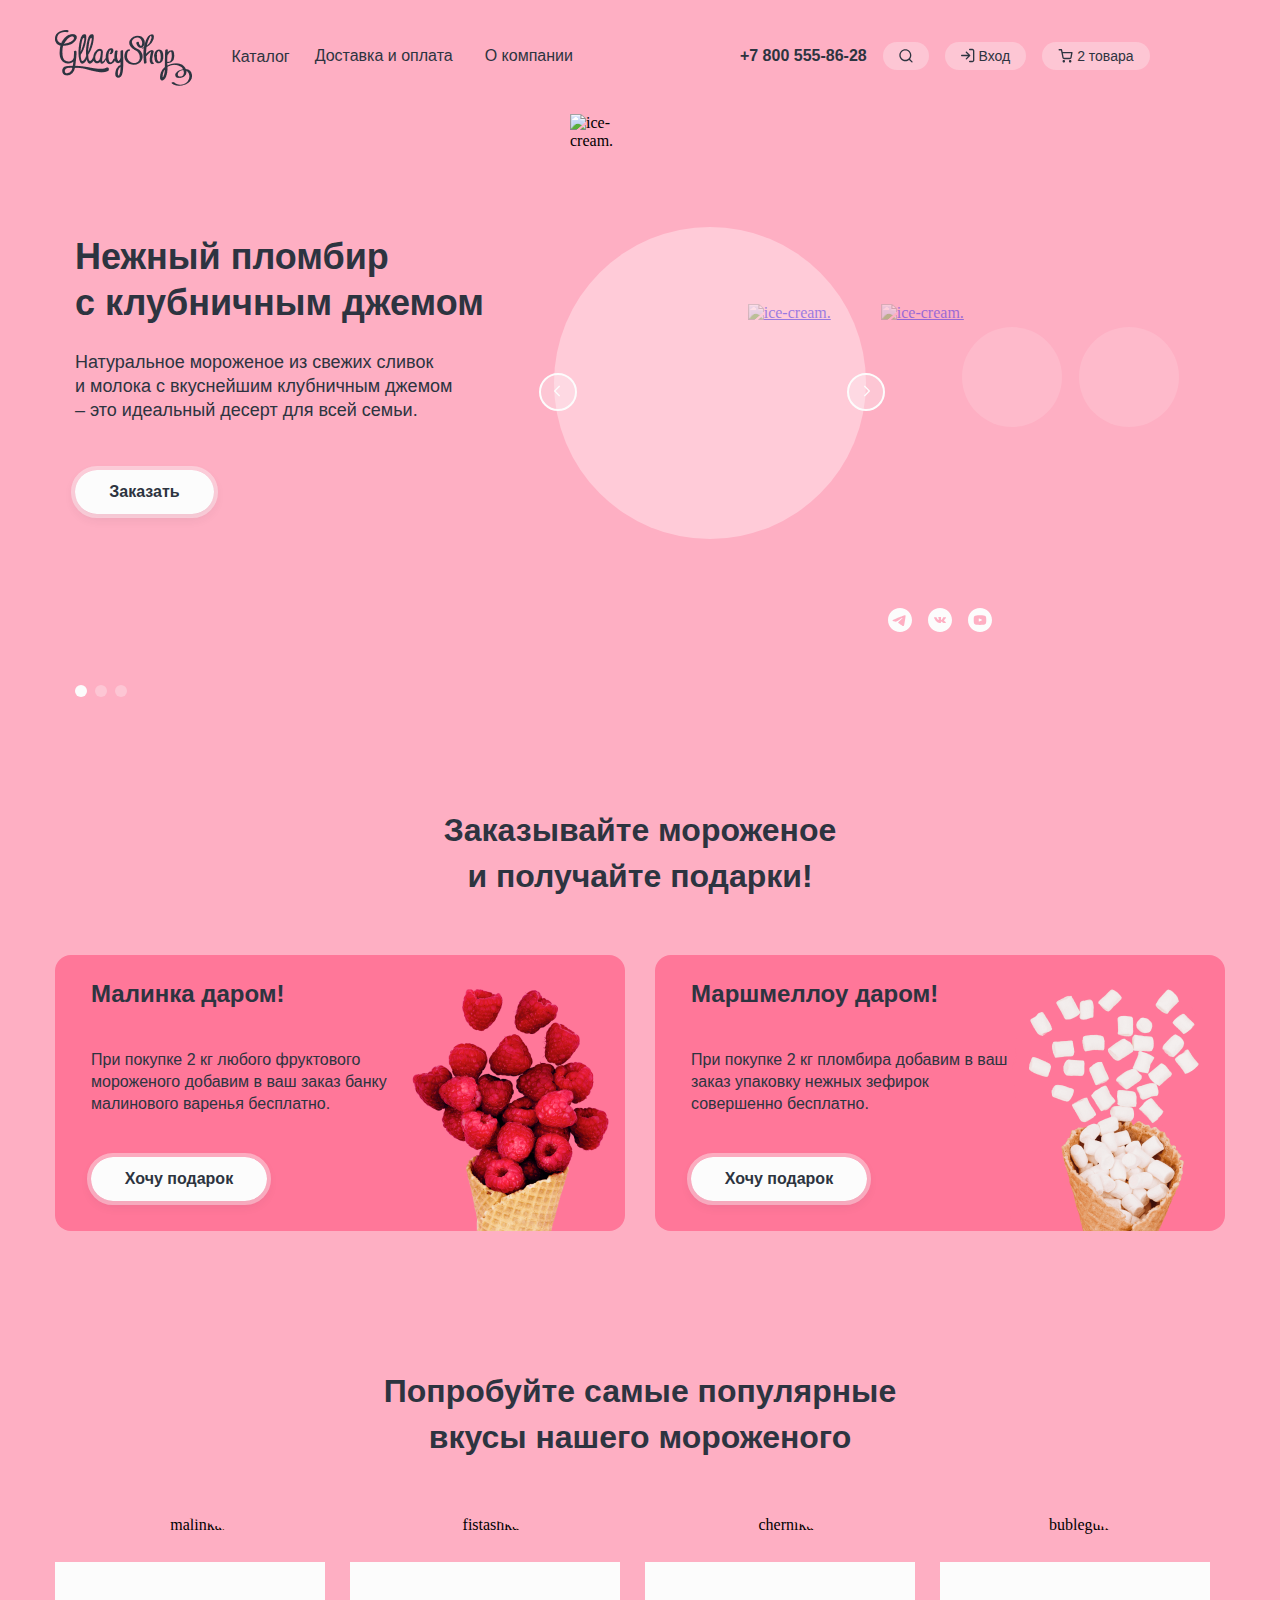
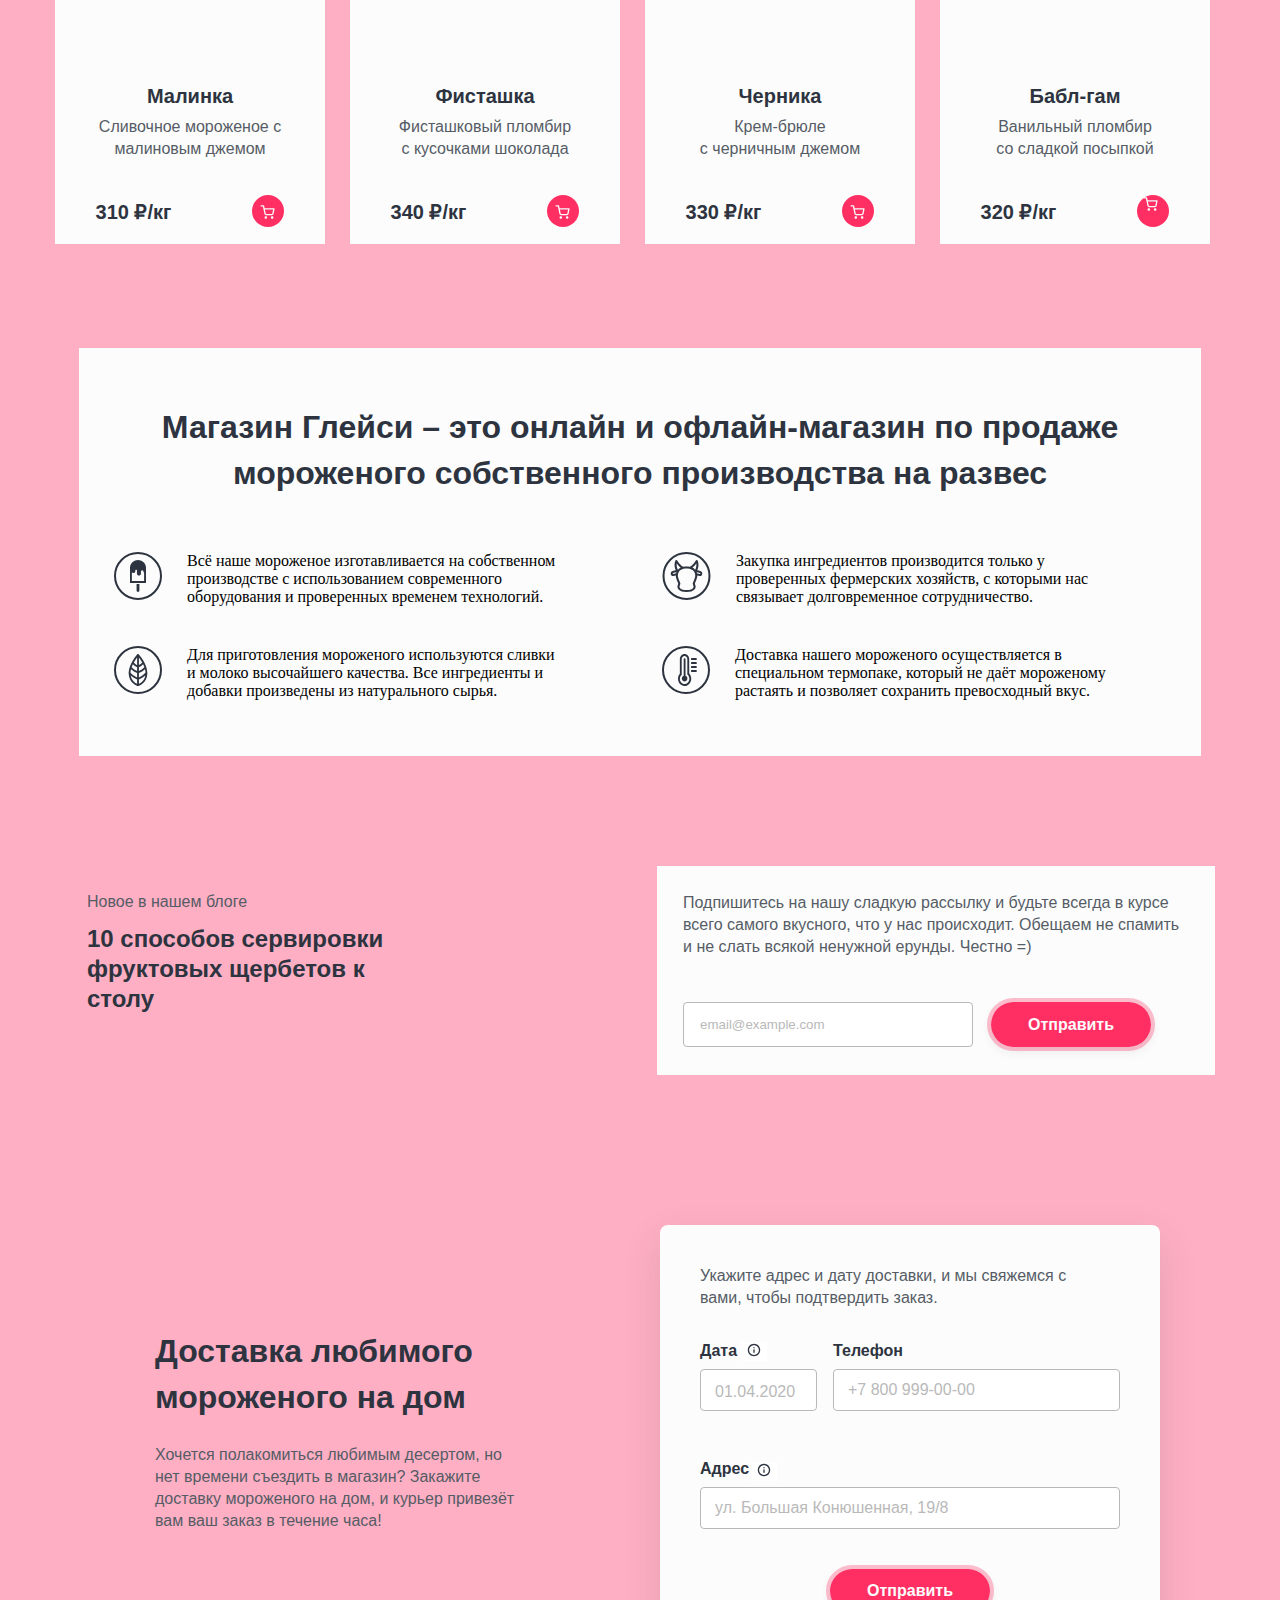
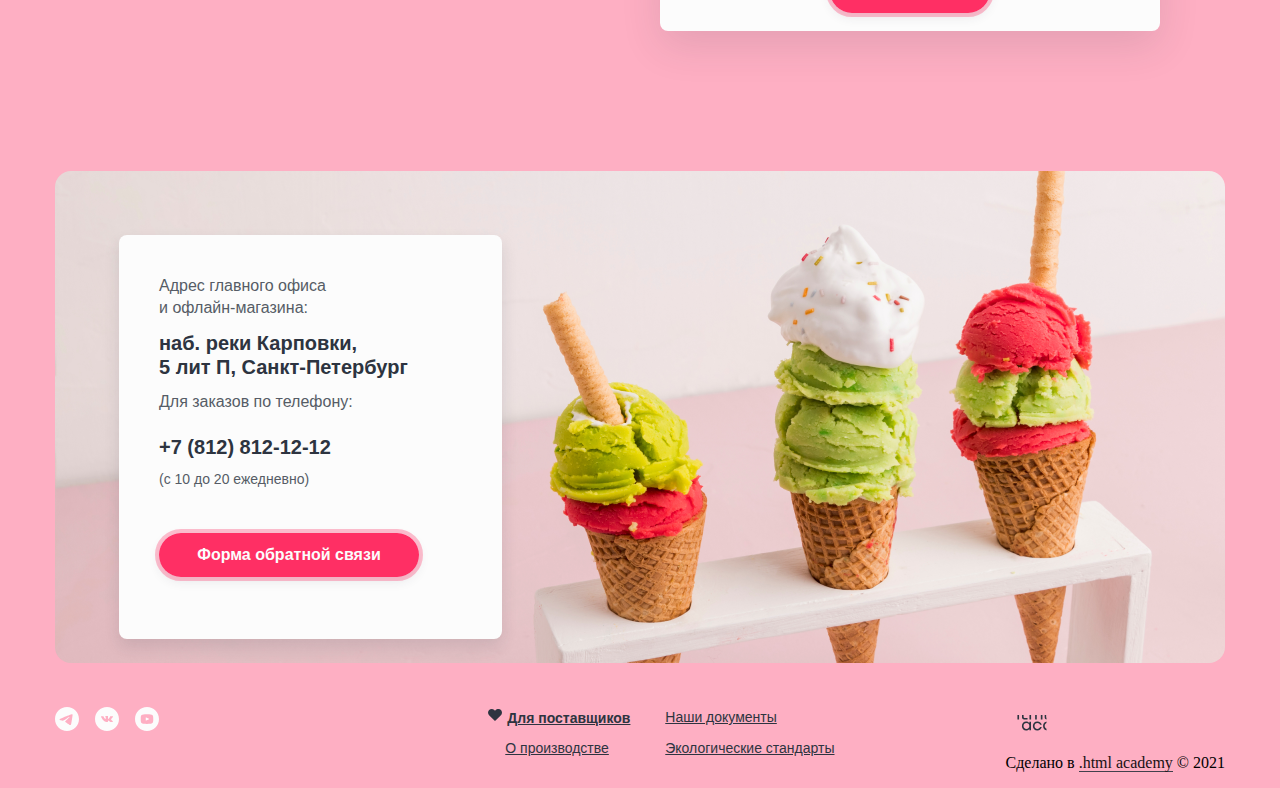
==== commit 97f94a24: "update" ====
--- a/index.html
+++ b/index.html
@@ -5,6 +5,7 @@
     <meta charset="utf-8">
     <title>fesfesfsefesf</title>
     <link rel="stylesheet" href="/styles/styles.css">
+    <link rel="icon" type="image/x-icon" sizes="32x32" href="/images/favicone.png">
   </head>
 
   <body class="pink">
@@ -18,9 +19,20 @@
               </a>
             </li>
             <li>
-              <a class="navigation-link-left" href="#">
+              <button class="navigation-link-left-button navigation-link-left" >
                 Каталог
-              </a>
+                <span class="visually-hidden">Каталог.</span>
+              </button>
+              <ul class="sub-menu">
+                <li class="sub-item">
+                  <a class="sub-item-top" href="#">Новинки</a>
+                  <a class="sub-item-sub" href="#">Сливочное</a>
+                  <a class="sub-item-sub" href="#">Щербеты</a>
+                  <a class="sub-item-sub" href="#">Фруктовый лед</a>
+                  <a class="sub-item-sub" href="#">Мелорин</a>
+                </li>
+              </ul>
+              <!-- END SUB MENU -->
             </li>
             <li>
               <a class="navigation-link-left" href="#">
@@ -51,6 +63,12 @@
                 </svg>
                 <span class="visually-hidden">Поиск.</span>
               </a>
+              <form action="https://echo.htmlacademy.ru" method="get">
+                <div class="search-open search-field">
+                  <input class="input-search" id="search" type="search" name="search" placeholder="Поиск по сайту"
+                    required>
+                </div>
+              </form>
             </li>
             <li>
               <a class="navigation-link-right" href="#">
@@ -62,6 +80,29 @@
                 </svg>
                 Вход
               </a>
+              <!-- personal area start-->
+              <div class="personal-area personal-area-open">
+                <h3 class="personal-area-title">Личный кабинет</h3>
+                <form class="personal-area-form" action="https://echo.htmlacademy.ru" method="post">
+                  <div class="top-area-form">
+                    <input class="input-area-form" id="email" type="email" name="email" placeholder="email@example.com"
+                      required>
+                    <label class="visually-hidden" for="email"> Ваш email.</label>
+
+                    <input class="input-area-form" id="password" type="password" name="password" placeholder="····"
+                      required>
+                    <label class="visually-hidden" for="password"> Ваш пароль.</label>
+                  </div>
+                  <div class="bottom-area-form">
+                    <button class="personal-area-button">Войти</button>
+                    <dl class="bottom-area-right">
+                      <a class="personal-area-link" href="#">Забыли пароль?</a>
+                      <dt><a class="personal-area-link" href="#">Регистрация</a></dt>
+                    </dl>
+
+                  </div>
+              </div>
+              <!-- personal area end -->
             </li>
             <li>
               <a class="navigation-link-right" href="#">
@@ -73,6 +114,57 @@
                 </svg>
                 2 товара
               </a>
+              <!-- popover start -->
+              <div class="popover popover-cart">
+                <h3 class="popover-title">Корзина</h3>
+                <ul class="popover-content">
+                  <li class="popover-item">
+                    <a class="popover-item-link" href="#">
+                      <img class="popover-item-logo" src="/images/malinka-popover.png" width="46" height="46"
+                        alt="malinka.">
+                      <dl class="popover-description">Малинка
+                        <dt class="popover-underdescr">1 кг х 310 ₽</dt>
+                      </dl>
+                      <p class="popover-price">310₽</p>
+                    </a>
+                    <button class="popover-close">
+                      <svg width="10" height="10" viewBox="0 0 10 10" fill="none" xmlns="http://www.w3.org/2000/svg">
+                        <path fill-rule="evenodd" clip-rule="evenodd"
+                          d="M9.80303 1.13807c.26037-.260348.26037-.682458 0-.942808-.26035-.2603494-.68246-.2603494-.94281 0L4.99914 4.05633 1.13807.195262c-.260348-.2603494-.682458-.2603494-.942808 0-.2603494.26035-.2603494.68246 0 .942808L4.05633 4.99914.195262 8.86022c-.2603494.26035-.2603494.68246 0 .94281.26035.26037.68246.26037.942808 0l3.86107-3.86108 3.86108 3.86108c.26035.26037.68246.26037.94281 0 .26037-.26035.26037-.68246 0-.94281L5.94195 4.99914l3.86108-3.86107Z"
+                          fill="#2D3440" />
+                      </svg>
+                    </button>
+                  </li>
+                  <li class="popover-item">
+                    <a class="popover-item-link" href="#">
+                      <img class="popover-item-logo" src="/images/buble-popover.png" width="46" height="46"
+                        alt="bublegum.">
+                      <dl class="popover-description">Бабл-гам
+                        <dt class="popover-underdescr">1,5 кг х 320 ₽</dt>
+                      </dl>
+                      <p class="popover-price">480₽</p>
+                    </a>
+                    <button class="popover-close-close">
+                      <svg width="10" height="10" viewBox="0 0 10 10" fill="none" xmlns="http://www.w3.org/2000/svg">
+                        <path fill-rule="evenodd" clip-rule="evenodd"
+                          d="M9.80303 1.13807c.26037-.260348.26037-.682458 0-.942808-.26035-.2603494-.68246-.2603494-.94281 0L4.99914 4.05633 1.13807.195262c-.260348-.2603494-.682458-.2603494-.942808 0-.2603494.26035-.2603494.68246 0 .942808L4.05633 4.99914.195262 8.86022c-.2603494.26035-.2603494.68246 0 .94281.26035.26037.68246.26037.942808 0l3.86107-3.86108 3.86108 3.86108c.26035.26037.68246.26037.94281 0 .26037-.26035.26037-.68246 0-.94281L5.94195 4.99914l3.86108-3.86107Z"
+                          fill="#2D3440" />
+                      </svg>
+                    </button>
+                  </li>
+                </ul>
+                <div class="lower-popover">
+                  <button class="popover-button">Оформить заказ</button>
+                  <p class="popover-price-lower">Итого:790₽</p>
+                </div>
+              </div>
+              <!-- popover end -->
+
+              <!-- popover empty start -->
+              <div class="popover-empty popover-cart-empty">
+                <h3 class="popover-empty-title">Ваша корзина пока пуста</h3>
+              </div>
+              <!-- popover empty end -->
             </li>
           </ul>
         </div>
@@ -80,100 +172,291 @@
     </header>
     <main class="main-container">
       <div class="page-container">
-        <section class="slider-active slider">
-          <div class="left-slider">
-            <h1 class="slider-title">Нежный пломбир<br>
-              с клубничным джемом
-            </h1>
-            <p class="slider-text">
-              Натуральное мороженое из свежих сливок<br>
-              и молока с вкуснейшим клубничным джемом<br> – это идеальный десерт для всей семьи.
-            </p>
-            <button class="slider-button">
-              Заказать
-            </button>
-            <ol class="slider-pagination">
-              <li class="slider-pagination-item">
-                <button class="slider-pagination-button-current">
-                  <span class="visually-hidden">1 фото.</span>
-                </button>
-              </li>
-              <li class="slider-pagination-item">
-                <button class="slider-pagination-button" type="button">
-                  <span class="visually-hidden">2 фото.</span>
-                </button>
-              </li>
-              <li class="slider-pagination-item">
-                <button class="slider-pagination-button" type="button">
-                  <span class="visually-hidden">3 фото.</span>
-                </button>
-              </li>
-            </ol>
-          </div>
-          <div class="middle-slider">
-            <img class="ice-cream-red" src="/images/ice-cream.png" alt="ice-cream." width="306" height="
+        <section class="slider-page">
+          <ul class="slider">
+            <li class="slider-page-active">
+              <div class="left-slider">
+                <h1 class="slider-title">Нежный пломбир<br>
+                  с клубничным джемом
+                </h1>
+                <p class="slider-text">
+                  Натуральное мороженое из свежих сливок<br>
+                  и молока с вкуснейшим клубничным джемом<br> – это идеальный десерт для всей семьи.
+                </p>
+                <button class="slider-button">
+                  Заказать
+                </button>
+                <ol class="slider-pagination">
+                  <li class="slider-pagination-item">
+                    <button class="slider-pagination-button-current">
+                      <span class="visually-hidden">1 фото.</span>
+                    </button>
+                  </li>
+                  <li class="slider-pagination-item">
+                    <button class="slider-pagination-button" type="button">
+                      <span class="visually-hidden">2 фото.</span>
+                    </button>
+                  </li>
+                  <li class="slider-pagination-item">
+                    <button class="slider-pagination-button" type="button">
+                      <span class="visually-hidden">3 фото.</span>
+                    </button>
+                  </li>
+                </ol>
+              </div>
+              <div class="middle-slider">
+                <img class="ice-cream-red" src="/images/ice-cream.png" alt="ice-cream." width="306" height="
             507">
-            <button class="slide-main slide-left">
-              <svg class="slider-left" width="16" height="16" viewBox="0 0 16 16" fill="none"
-                xmlns="http://www.w3.org/2000/svg">
-                <path fill-rule="evenodd" clip-rule="evenodd"
-                  d="M8.86474 13.1352c.25969.2597.68075.2597.94045 0 .25971-.2597.25971-.6807 0-.9404L5.60391 7.99351l4.20132-4.20132c.25967-.2597.25967-.68075-.00001-.94045-.25969-.2597-.68075-.2597-.94045 0L4.19606 7.52045c-.00095.00094-.00189.00188-.00284.00283-.2597.2597-.2597.68075 0 .94045l4.67152 4.67147Z"
-                  fill="#FCFCFC" />
-              </svg>
-              <span class="visually-hidden">Предыдущее фото.</span>
-            </button>
-            <button class="slide-main slide-right">
-              <svg class="slider-right" width="16" height="16" viewBox="0 0 16 16" fill="none"
-                xmlns="http://www.w3.org/2000/svg">
-                <path fill-rule="evenodd" clip-rule="evenodd"
-                  d="M7.1352 2.86476c-.2597-.2597-.68075-.2597-.94045 0-.2597.2597-.2597.68075 0 .94045L10.396 8.00649 6.19471 12.2078c-.2597.2597-.2597.6808 0 .9405.2597.2597.68076.2597.94045 0l4.66874-4.66875c.0009-.00094.0019-.00188.0028-.00283.2597-.2597.2597-.68075 0-.94045L7.1352 2.86476Z"
-                  fill="#FCFCFC" />
-              </svg>
-              <span class="visually-hidden">Следующее фото.</span>
-            </button>
-          </div>
-          <div class="right-slider">
-            <a class="left-icecream" href="#">
-              <img class="ice-cream-orange" src="/images/ice-cream2.png" alt="ice-cream." width="66" height="
-            150">
-            </a>
-            <a class="right-icecream" href="#">
-              <img class="ice-cream-green" src="/images/ice-cream3.png" alt="ice-cream." width="66" height="
-            150">
-            </a>
-            <ul class="social-list">
-              <li class="social-item">
-                <a class="button-social" href="#">
-                  <svg width="24" height="24" viewBox="0 0 24 24" fill="none" xmlns="http://www.w3.org/2000/svg">
+                <button class="slide-main slide-left">
+                  <svg class="slider-left" width="16" height="16" viewBox="0 0 16 16" fill="none"
+                    xmlns="http://www.w3.org/2000/svg">
                     <path fill-rule="evenodd" clip-rule="evenodd"
-                      d="M24 12c0 6.627-5.373 12-12 12S0 18.627 0 12 5.373 0 12 0s12 5.373 12 12ZM12.43 8.859c-1.167.485-3.5 1.49-6.998 3.014-.568.226-.866.447-.893.663-.046.366.412.51 1.034.705.085.027.173.054.263.084.613.199 1.437.432 1.865.441.389.008.823-.152 1.302-.48 3.268-2.207 4.955-3.322 5.061-3.346.075-.017.179-.039.249.024.07.062.063.18.056.212-.046.193-1.84 1.862-2.77 2.726-.29.269-.495.46-.537.504-.094.097-.19.19-.282.279-.57.548-.996.96.024 1.632.49.323.882.59 1.273.856.427.291.853.581 1.405.943.14.092.274.187.405.28.497.355.944.673 1.496.623.32-.03.652-.331.82-1.23.397-2.126 1.179-6.73 1.36-8.628.011-.15759.0043-.31591-.02-.472-.0145-.12607-.0759-.24207-.172-.325-.143-.117-.365-.142-.465-.14-.451.008-1.143.249-4.476 1.635Z"
+                      d="M8.86474 13.1352c.25969.2597.68075.2597.94045 0 .25971-.2597.25971-.6807 0-.9404L5.60391 7.99351l4.20132-4.20132c.25967-.2597.25967-.68075-.00001-.94045-.25969-.2597-.68075-.2597-.94045 0L4.19606 7.52045c-.00095.00094-.00189.00188-.00284.00283-.2597.2597-.2597.68075 0 .94045l4.67152 4.67147Z"
                       fill="#FCFCFC" />
                   </svg>
-                  <span class="visually-hidden">Telegram.</span>
-                </a>
-              </li>
-              <li class="social-item">
-                <a class="button-social" href="#">
-                  <svg width="24" height="24" viewBox="0 0 24 24" fill="none" xmlns="http://www.w3.org/2000/svg">
+                  <span class="visually-hidden">Предыдущее фото.</span>
+                </button>
+                <button class="slide-main slide-right">
+                  <svg class="slider-right" width="16" height="16" viewBox="0 0 16 16" fill="none"
+                    xmlns="http://www.w3.org/2000/svg">
                     <path fill-rule="evenodd" clip-rule="evenodd"
-                      d="M24 12c0 6.6274-5.3726 12-12 12-6.62742 0-12-5.3726-12-12C0 5.37258 5.37258 0 12 0c6.6274 0 12 5.37258 12 12Zm-11.4116 2.9749h-.7173s-1.5826.0835-2.97631-1.1882c-1.51993-1.3872-2.8623-4.13968-2.8623-4.13968s-.07738-.18048.00668-.26772c.09449-.09809.35189-.10437.35189-.10437l1.71461-.00985s.1616.0237.27727.09809c.0953.0614.14873.17619.14873.17619s.27711.61424.64414 1.16994c.71631 1.0849 1.04999 1.3222 1.29319 1.2059.3543-.1694.2481-1.5336.2481-1.5336s.0065-.49514-.1784-.71559c-.1432-.17091-.4133-.22074-.5325-.23473-.09649-.01128.0619-.20761.2671-.2957.3086-.1325.8535-.14007 1.4973-.13422.5016.00443.6459.03184.8421.07339.455.0963.4409.40488.4102 1.07065-.0091.199-.0197.4298-.0197.6964 0 .06-.002.1239-.0041.1897-.0106.341-.0228.7314.2333.8765.1313.0742.4525.0111 1.256-1.1847.3809-.5667.6665-1.23306.6665-1.23306s.0624-.11879.1593-.16976c.0992-.05197.233-.03598.233-.03598l1.8043-.00985s.5422-.05669.63.15777c.092.22516-.2027.75088-.9398 1.61198-.6954.8123-1.0357 1.1143-1.0089 1.3792.0199.1962.2411.3721.6687.72.8882.7225 1.1249 1.1019 1.1812 1.1921.0045.0073.0079.0127.0103.0162.3975.5777-.4408.623-.4408.623l-1.6025.0195s-.3444.0599-.7976-.213c-.237-.1426-.4688-.3754-.6895-.5972-.3375-.3391-.6495-.6526-.9157-.5786-.4467.1242-.4326.9678-.4326.9678s.0032.1802-.0986.2761c-.1106.1045-.3273.1254-.3273.1254Z"
+                      d="M7.1352 2.86476c-.2597-.2597-.68075-.2597-.94045 0-.2597.2597-.2597.68075 0 .94045L10.396 8.00649 6.19471 12.2078c-.2597.2597-.2597.6808 0 .9405.2597.2597.68076.2597.94045 0l4.66874-4.66875c.0009-.00094.0019-.00188.0028-.00283.2597-.2597.2597-.68075 0-.94045L7.1352 2.86476Z"
                       fill="#FCFCFC" />
                   </svg>
-                  <span class="visually-hidden">Vk.</span>
+                  <span class="visually-hidden">Следующее фото.</span>
+                </button>
+              </div>
+              <div class="right-slider">
+                <a class="left-icecream" href="#">
+                  <img class="ice-cream-orange" src="/images/blue-ice-cream.png" alt="ice-cream." width="66" height="
+            150">
                 </a>
-              </li>
-              <li class="social-item">
-                <a class="button-social" href="#">
-                  <svg width="24" height="24" viewBox="0 0 24 24" fill="none" xmlns="http://www.w3.org/2000/svg">
-                    <path
-                      d="m14.0037 11.7913-2.8074-1.31c-.245-.1138-.4463.0137-.4463.2849v2.4676c0 .2712.2013.3987.4463.285l2.8062-1.3101c.2463-.1149.2462-.3024.0012-.4174ZM12 0C5.3725 0 0 5.3725 0 12s5.3725 12 12 12 12-5.3725 12-12S18.6275 0 12 0Zm0 16.875c-6.1425 0-6.25-.5537-6.25-4.875 0-4.32125.1075-4.875 6.25-4.875s6.25.55375 6.25 4.875c0 4.3213-.1075 4.875-6.25 4.875Z"
+                <a class="right-icecream" href="#">
+                  <img class="ice-cream-orange" src="/images/yellow-ice-cream.png" alt="ice-cream." width="66" height="
+            150">
+                </a>
+                <ul class="social-list">
+                  <li class="social-item">
+                    <a href="#">
+                      <svg class="button-social" width="24" height="24" viewBox="0 0 24 24" fill="none" xmlns="http://www.w3.org/2000/svg">
+                        <path fill-rule="evenodd" clip-rule="evenodd"
+                          d="M24 12c0 6.627-5.373 12-12 12S0 18.627 0 12 5.373 0 12 0s12 5.373 12 12ZM12.43 8.859c-1.167.485-3.5 1.49-6.998 3.014-.568.226-.866.447-.893.663-.046.366.412.51 1.034.705.085.027.173.054.263.084.613.199 1.437.432 1.865.441.389.008.823-.152 1.302-.48 3.268-2.207 4.955-3.322 5.061-3.346.075-.017.179-.039.249.024.07.062.063.18.056.212-.046.193-1.84 1.862-2.77 2.726-.29.269-.495.46-.537.504-.094.097-.19.19-.282.279-.57.548-.996.96.024 1.632.49.323.882.59 1.273.856.427.291.853.581 1.405.943.14.092.274.187.405.28.497.355.944.673 1.496.623.32-.03.652-.331.82-1.23.397-2.126 1.179-6.73 1.36-8.628.011-.15759.0043-.31591-.02-.472-.0145-.12607-.0759-.24207-.172-.325-.143-.117-.365-.142-.465-.14-.451.008-1.143.249-4.476 1.635Z"
+                          fill="#FCFCFC" />
+                      </svg>
+                      <span class="visually-hidden">Telegram.</span>
+                    </a>
+                  </li>
+                  <li class="social-item">
+                    <a href="#">
+                      <svg class="button-social" width="24" height="24" viewBox="0 0 24 24" fill="none" xmlns="http://www.w3.org/2000/svg">
+                        <path fill-rule="evenodd" clip-rule="evenodd"
+                          d="M24 12c0 6.6274-5.3726 12-12 12-6.62742 0-12-5.3726-12-12C0 5.37258 5.37258 0 12 0c6.6274 0 12 5.37258 12 12Zm-11.4116 2.9749h-.7173s-1.5826.0835-2.97631-1.1882c-1.51993-1.3872-2.8623-4.13968-2.8623-4.13968s-.07738-.18048.00668-.26772c.09449-.09809.35189-.10437.35189-.10437l1.71461-.00985s.1616.0237.27727.09809c.0953.0614.14873.17619.14873.17619s.27711.61424.64414 1.16994c.71631 1.0849 1.04999 1.3222 1.29319 1.2059.3543-.1694.2481-1.5336.2481-1.5336s.0065-.49514-.1784-.71559c-.1432-.17091-.4133-.22074-.5325-.23473-.09649-.01128.0619-.20761.2671-.2957.3086-.1325.8535-.14007 1.4973-.13422.5016.00443.6459.03184.8421.07339.455.0963.4409.40488.4102 1.07065-.0091.199-.0197.4298-.0197.6964 0 .06-.002.1239-.0041.1897-.0106.341-.0228.7314.2333.8765.1313.0742.4525.0111 1.256-1.1847.3809-.5667.6665-1.23306.6665-1.23306s.0624-.11879.1593-.16976c.0992-.05197.233-.03598.233-.03598l1.8043-.00985s.5422-.05669.63.15777c.092.22516-.2027.75088-.9398 1.61198-.6954.8123-1.0357 1.1143-1.0089 1.3792.0199.1962.2411.3721.6687.72.8882.7225 1.1249 1.1019 1.1812 1.1921.0045.0073.0079.0127.0103.0162.3975.5777-.4408.623-.4408.623l-1.6025.0195s-.3444.0599-.7976-.213c-.237-.1426-.4688-.3754-.6895-.5972-.3375-.3391-.6495-.6526-.9157-.5786-.4467.1242-.4326.9678-.4326.9678s.0032.1802-.0986.2761c-.1106.1045-.3273.1254-.3273.1254Z"
+                          fill="#FCFCFC" />
+                      </svg>
+                      <span class="visually-hidden">Vk.</span>
+                    </a>
+                  </li>
+                  <li class="social-item">
+                    <a  href="#">
+                      <svg class="button-social" width="24" height="24" viewBox="0 0 24 24" fill="none" xmlns="http://www.w3.org/2000/svg">
+                        <path
+                          d="m14.0037 11.7913-2.8074-1.31c-.245-.1138-.4463.0137-.4463.2849v2.4676c0 .2712.2013.3987.4463.285l2.8062-1.3101c.2463-.1149.2462-.3024.0012-.4174ZM12 0C5.3725 0 0 5.3725 0 12s5.3725 12 12 12 12-5.3725 12-12S18.6275 0 12 0Zm0 16.875c-6.1425 0-6.25-.5537-6.25-4.875 0-4.32125.1075-4.875 6.25-4.875s6.25.55375 6.25 4.875c0 4.3213-.1075 4.875-6.25 4.875Z"
+                          fill="#FCFCFC" />
+                      </svg>
+                      <span class="visually-hidden">Youtube.</span>
+                    </a>
+                  </li>
+                </ul>
+              </div>
+            </li>
+            <li class="slider-page-blue">
+              <div class="left-slider">
+                <h1 class="slider-title">Сливочное мороженое со вкусом банана
+                </h1>
+                <p class="slider-text">Сливочное мороженое с ярким банановым вкусом подарит вам свежесть и наслаждение
+                  даже в самый жаркий летний день.
+                </p>
+                <button class="slider-button">
+                  Заказать
+                </button>
+                <ol class="slider-pagination">
+                  <li class="slider-pagination-item">
+                    <button class="slider-pagination-button-current">
+                      <span class="visually-hidden">1 фото.</span>
+                    </button>
+                  </li>
+                  <li class="slider-pagination-item">
+                    <button class="slider-pagination-button" type="button">
+                      <span class="visually-hidden">2 фото.</span>
+                    </button>
+                  </li>
+                  <li class="slider-pagination-item">
+                    <button class="slider-pagination-button" type="button">
+                      <span class="visually-hidden">3 фото.</span>
+                    </button>
+                  </li>
+                </ol>
+              </div>
+              <div class="middle-slider-blue">
+                <img class="ice-cream-blue" src="/images/blue-ice-cream.png" alt="ice-cream." width="306" height="
+            507">
+                <button class="slide-main slide-left">
+                  <svg class="slider-left" width="16" height="16" viewBox="0 0 16 16" fill="none"
+                    xmlns="http://www.w3.org/2000/svg">
+                    <path fill-rule="evenodd" clip-rule="evenodd"
+                      d="M8.86474 13.1352c.25969.2597.68075.2597.94045 0 .25971-.2597.25971-.6807 0-.9404L5.60391 7.99351l4.20132-4.20132c.25967-.2597.25967-.68075-.00001-.94045-.25969-.2597-.68075-.2597-.94045 0L4.19606 7.52045c-.00095.00094-.00189.00188-.00284.00283-.2597.2597-.2597.68075 0 .94045l4.67152 4.67147Z"
                       fill="#FCFCFC" />
                   </svg>
-                  <span class="visually-hidden">Youtube.</span>
+                  <span class="visually-hidden">Предыдущее фото.</span>
+                </button>
+                <button class="slide-main slide-right">
+                  <svg class="slider-right" width="16" height="16" viewBox="0 0 16 16" fill="none"
+                    xmlns="http://www.w3.org/2000/svg">
+                    <path fill-rule="evenodd" clip-rule="evenodd"
+                      d="M7.1352 2.86476c-.2597-.2597-.68075-.2597-.94045 0-.2597.2597-.2597.68075 0 .94045L10.396 8.00649 6.19471 12.2078c-.2597.2597-.2597.6808 0 .9405.2597.2597.68076.2597.94045 0l4.66874-4.66875c.0009-.00094.0019-.00188.0028-.00283.2597-.2597.2597-.68075 0-.94045L7.1352 2.86476Z"
+                      fill="#FCFCFC" />
+                  </svg>
+                  <span class="visually-hidden">Следующее фото.</span>
+                </button>
+              </div>
+              <div class="right-slider">
+                <a class="left-icecream-blue" href="#">
+                  <img class="ice-cream-orange" src="/images/yellow-ice-cream.png" alt="ice-cream." width="66" height="
+            150">
                 </a>
-              </li>
-            </ul>
-          </div>
+                <a class="right-icecream-blue" href="#">
+                  <img class="ice-cream-orange" src="/images/ice-cream.png" alt="ice-cream." width="66" height="
+            150">
+                </a>
+                <ul class="social-list">
+                  <li class="social-item">
+                    <a class="button-social" href="#">
+                      <svg width="24" height="24" viewBox="0 0 24 24" fill="none" xmlns="http://www.w3.org/2000/svg">
+                        <path fill-rule="evenodd" clip-rule="evenodd"
+                          d="M24 12c0 6.627-5.373 12-12 12S0 18.627 0 12 5.373 0 12 0s12 5.373 12 12ZM12.43 8.859c-1.167.485-3.5 1.49-6.998 3.014-.568.226-.866.447-.893.663-.046.366.412.51 1.034.705.085.027.173.054.263.084.613.199 1.437.432 1.865.441.389.008.823-.152 1.302-.48 3.268-2.207 4.955-3.322 5.061-3.346.075-.017.179-.039.249.024.07.062.063.18.056.212-.046.193-1.84 1.862-2.77 2.726-.29.269-.495.46-.537.504-.094.097-.19.19-.282.279-.57.548-.996.96.024 1.632.49.323.882.59 1.273.856.427.291.853.581 1.405.943.14.092.274.187.405.28.497.355.944.673 1.496.623.32-.03.652-.331.82-1.23.397-2.126 1.179-6.73 1.36-8.628.011-.15759.0043-.31591-.02-.472-.0145-.12607-.0759-.24207-.172-.325-.143-.117-.365-.142-.465-.14-.451.008-1.143.249-4.476 1.635Z"
+                          fill="#FCFCFC" />
+                      </svg>
+                      <span class="visually-hidden">Telegram.</span>
+                    </a>
+                  </li>
+                  <li class="social-item">
+                    <a class="button-social" href="#">
+                      <svg width="24" height="24" viewBox="0 0 24 24" fill="none" xmlns="http://www.w3.org/2000/svg">
+                        <path fill-rule="evenodd" clip-rule="evenodd"
+                          d="M24 12c0 6.6274-5.3726 12-12 12-6.62742 0-12-5.3726-12-12C0 5.37258 5.37258 0 12 0c6.6274 0 12 5.37258 12 12Zm-11.4116 2.9749h-.7173s-1.5826.0835-2.97631-1.1882c-1.51993-1.3872-2.8623-4.13968-2.8623-4.13968s-.07738-.18048.00668-.26772c.09449-.09809.35189-.10437.35189-.10437l1.71461-.00985s.1616.0237.27727.09809c.0953.0614.14873.17619.14873.17619s.27711.61424.64414 1.16994c.71631 1.0849 1.04999 1.3222 1.29319 1.2059.3543-.1694.2481-1.5336.2481-1.5336s.0065-.49514-.1784-.71559c-.1432-.17091-.4133-.22074-.5325-.23473-.09649-.01128.0619-.20761.2671-.2957.3086-.1325.8535-.14007 1.4973-.13422.5016.00443.6459.03184.8421.07339.455.0963.4409.40488.4102 1.07065-.0091.199-.0197.4298-.0197.6964 0 .06-.002.1239-.0041.1897-.0106.341-.0228.7314.2333.8765.1313.0742.4525.0111 1.256-1.1847.3809-.5667.6665-1.23306.6665-1.23306s.0624-.11879.1593-.16976c.0992-.05197.233-.03598.233-.03598l1.8043-.00985s.5422-.05669.63.15777c.092.22516-.2027.75088-.9398 1.61198-.6954.8123-1.0357 1.1143-1.0089 1.3792.0199.1962.2411.3721.6687.72.8882.7225 1.1249 1.1019 1.1812 1.1921.0045.0073.0079.0127.0103.0162.3975.5777-.4408.623-.4408.623l-1.6025.0195s-.3444.0599-.7976-.213c-.237-.1426-.4688-.3754-.6895-.5972-.3375-.3391-.6495-.6526-.9157-.5786-.4467.1242-.4326.9678-.4326.9678s.0032.1802-.0986.2761c-.1106.1045-.3273.1254-.3273.1254Z"
+                          fill="#FCFCFC" />
+                      </svg>
+                      <span class="visually-hidden">Vk.</span>
+                    </a>
+                  </li>
+                  <li class="social-item">
+                    <a class="button-social" href="#">
+                      <svg width="24" height="24" viewBox="0 0 24 24" fill="none" xmlns="http://www.w3.org/2000/svg">
+                        <path
+                          d="m14.0037 11.7913-2.8074-1.31c-.245-.1138-.4463.0137-.4463.2849v2.4676c0 .2712.2013.3987.4463.285l2.8062-1.3101c.2463-.1149.2462-.3024.0012-.4174ZM12 0C5.3725 0 0 5.3725 0 12s5.3725 12 12 12 12-5.3725 12-12S18.6275 0 12 0Zm0 16.875c-6.1425 0-6.25-.5537-6.25-4.875 0-4.32125.1075-4.875 6.25-4.875s6.25.55375 6.25 4.875c0 4.3213-.1075 4.875-6.25 4.875Z"
+                          fill="#FCFCFC" />
+                      </svg>
+                      <span class="visually-hidden">Youtube.</span>
+                    </a>
+                  </li>
+                </ul>
+              </div>
+            </li>
+            <li class="slider-page-yellow">
+              <div class="left-slider">
+                <h1 class="slider-title">Карамельный пломбир<br>
+                  с маршмеллоу
+                </h1>
+                <p class="slider-text">Необычный сладкий десерт с карамельным топпингом и кусочками зефира завоюет
+                  сердца сладкоежек всех возрастов.
+                </p>
+                <button class="slider-button">
+                  Заказать
+                </button>
+                <ol class="slider-pagination">
+                  <li class="slider-pagination-item">
+                    <button class="slider-pagination-button-current">
+                      <span class="visually-hidden">1 фото.</span>
+                    </button>
+                  </li>
+                  <li class="slider-pagination-item">
+                    <button class="slider-pagination-button" type="button">
+                      <span class="visually-hidden">2 фото.</span>
+                    </button>
+                  </li>
+                  <li class="slider-pagination-item">
+                    <button class="slider-pagination-button" type="button">
+                      <span class="visually-hidden">3 фото.</span>
+                    </button>
+                  </li>
+                </ol>
+              </div>
+              <div class="middle-slider-yellow">
+                <img class="ice-cream-red" src="/images/yellow-ice-cream.png" alt="ice-cream." width="306" height="
+            507">
+                <button class="slide-main slide-left">
+                  <svg class="slider-left" width="16" height="16" viewBox="0 0 16 16" fill="none"
+                    xmlns="http://www.w3.org/2000/svg">
+                    <path fill-rule="evenodd" clip-rule="evenodd"
+                      d="M8.86474 13.1352c.25969.2597.68075.2597.94045 0 .25971-.2597.25971-.6807 0-.9404L5.60391 7.99351l4.20132-4.20132c.25967-.2597.25967-.68075-.00001-.94045-.25969-.2597-.68075-.2597-.94045 0L4.19606 7.52045c-.00095.00094-.00189.00188-.00284.00283-.2597.2597-.2597.68075 0 .94045l4.67152 4.67147Z"
+                      fill="#FCFCFC" />
+                  </svg>
+                  <span class="visually-hidden">Предыдущее фото.</span>
+                </button>
+                <button class="slide-main slide-right">
+                  <svg class="slider-right" width="16" height="16" viewBox="0 0 16 16" fill="none"
+                    xmlns="http://www.w3.org/2000/svg">
+                    <path fill-rule="evenodd" clip-rule="evenodd"
+                      d="M7.1352 2.86476c-.2597-.2597-.68075-.2597-.94045 0-.2597.2597-.2597.68075 0 .94045L10.396 8.00649 6.19471 12.2078c-.2597.2597-.2597.6808 0 .9405.2597.2597.68076.2597.94045 0l4.66874-4.66875c.0009-.00094.0019-.00188.0028-.00283.2597-.2597.2597-.68075 0-.94045L7.1352 2.86476Z"
+                      fill="#FCFCFC" />
+                  </svg>
+                  <span class="visually-hidden">Следующее фото.</span>
+                </button>
+              </div>
+              <div class="right-slider">
+                <a class="left-icecream-yellow" href="#">
+                  <img class="ice-cream-orange" src="/images/ice-cream.png" alt="ice-cream." width="66" height="
+            150">
+                </a>
+                <a class="right-icecream-yellow" href="#">
+                  <img class="ice-cream-orange" src="/images/blue-ice-cream.png" alt="ice-cream." width="66" height="
+            150">
+                </a>
+                <ul class="social-list">
+                  <li class="social-item">
+                    <a class="" href="#">
+                      <svg width="24" height="24" viewBox="0 0 24 24" fill="none" xmlns="http://www.w3.org/2000/svg">
+                        <path fill-rule="evenodd" clip-rule="evenodd"
+                          d="M24 12c0 6.627-5.373 12-12 12S0 18.627 0 12 5.373 0 12 0s12 5.373 12 12ZM12.43 8.859c-1.167.485-3.5 1.49-6.998 3.014-.568.226-.866.447-.893.663-.046.366.412.51 1.034.705.085.027.173.054.263.084.613.199 1.437.432 1.865.441.389.008.823-.152 1.302-.48 3.268-2.207 4.955-3.322 5.061-3.346.075-.017.179-.039.249.024.07.062.063.18.056.212-.046.193-1.84 1.862-2.77 2.726-.29.269-.495.46-.537.504-.094.097-.19.19-.282.279-.57.548-.996.96.024 1.632.49.323.882.59 1.273.856.427.291.853.581 1.405.943.14.092.274.187.405.28.497.355.944.673 1.496.623.32-.03.652-.331.82-1.23.397-2.126 1.179-6.73 1.36-8.628.011-.15759.0043-.31591-.02-.472-.0145-.12607-.0759-.24207-.172-.325-.143-.117-.365-.142-.465-.14-.451.008-1.143.249-4.476 1.635Z"
+                          fill="#FCFCFC" />
+                      </svg>
+                      <span class="visually-hidden">Telegram.</span>
+                    </a>
+                  </li>
+                  <li class="social-item">
+                    <a class="" href="#">
+                      <svg width="24" height="24" viewBox="0 0 24 24" fill="none" xmlns="http://www.w3.org/2000/svg">
+                        <path fill-rule="evenodd" clip-rule="evenodd"
+                          d="M24 12c0 6.6274-5.3726 12-12 12-6.62742 0-12-5.3726-12-12C0 5.37258 5.37258 0 12 0c6.6274 0 12 5.37258 12 12Zm-11.4116 2.9749h-.7173s-1.5826.0835-2.97631-1.1882c-1.51993-1.3872-2.8623-4.13968-2.8623-4.13968s-.07738-.18048.00668-.26772c.09449-.09809.35189-.10437.35189-.10437l1.71461-.00985s.1616.0237.27727.09809c.0953.0614.14873.17619.14873.17619s.27711.61424.64414 1.16994c.71631 1.0849 1.04999 1.3222 1.29319 1.2059.3543-.1694.2481-1.5336.2481-1.5336s.0065-.49514-.1784-.71559c-.1432-.17091-.4133-.22074-.5325-.23473-.09649-.01128.0619-.20761.2671-.2957.3086-.1325.8535-.14007 1.4973-.13422.5016.00443.6459.03184.8421.07339.455.0963.4409.40488.4102 1.07065-.0091.199-.0197.4298-.0197.6964 0 .06-.002.1239-.0041.1897-.0106.341-.0228.7314.2333.8765.1313.0742.4525.0111 1.256-1.1847.3809-.5667.6665-1.23306.6665-1.23306s.0624-.11879.1593-.16976c.0992-.05197.233-.03598.233-.03598l1.8043-.00985s.5422-.05669.63.15777c.092.22516-.2027.75088-.9398 1.61198-.6954.8123-1.0357 1.1143-1.0089 1.3792.0199.1962.2411.3721.6687.72.8882.7225 1.1249 1.1019 1.1812 1.1921.0045.0073.0079.0127.0103.0162.3975.5777-.4408.623-.4408.623l-1.6025.0195s-.3444.0599-.7976-.213c-.237-.1426-.4688-.3754-.6895-.5972-.3375-.3391-.6495-.6526-.9157-.5786-.4467.1242-.4326.9678-.4326.9678s.0032.1802-.0986.2761c-.1106.1045-.3273.1254-.3273.1254Z"
+                          fill="#FCFCFC" />
+                      </svg>
+                      <span class="visually-hidden">Vk.</span>
+                    </a>
+                  </li>
+                  <li class="social-item">
+                    <a class="l" href="#">
+                      <svg width="24" height="24" viewBox="0 0 24 24" fill="none" xmlns="http://www.w3.org/2000/svg">
+                        <path
+                          d="m14.0037 11.7913-2.8074-1.31c-.245-.1138-.4463.0137-.4463.2849v2.4676c0 .2712.2013.3987.4463.285l2.8062-1.3101c.2463-.1149.2462-.3024.0012-.4174ZM12 0C5.3725 0 0 5.3725 0 12s5.3725 12 12 12 12-5.3725 12-12S18.6275 0 12 0Zm0 16.875c-6.1425 0-6.25-.5537-6.25-4.875 0-4.32125.1075-4.875 6.25-4.875s6.25.55375 6.25 4.875c0 4.3213-.1075 4.875-6.25 4.875Z"
+                          fill="#FCFCFC" />
+                      </svg>
+                      <span class="visually-hidden">Youtube.</span>
+                    </a>
+                  </li>
+                </ul>
+              </div>
+            </li>
+          </ul>
         </section>
         <section class="banner">
           <h2 class="banner-title-main">Заказывайте мороженое<br> и получайте подарки! </h2>
@@ -205,7 +488,7 @@
                 <div class="product-bottom-info">
                   <p class="product-price">310 ₽/кг</p>
                   <button class="product-button">
-                    <svg class="product-cart" width="16" height="16" viewBox="0 0 16 16" fill="none"
+                    <svg class="product-car-logo" width="16" height="16" viewBox="0 0 16 16" fill="none"
                       xmlns="http://www.w3.org/2000/svg">
                       <path fill-rule="evenodd" clip-rule="evenodd"
                         d="M1.16667 1.25C.798477 1.25.5 1.54848.5 1.91667c0 .36819.298477.66666.66667.66666h1.77127l.46743 2.33539c.00284.01795.00639.03566.01063.0531l.96738 4.83333.00012.00056c.08356.41999.31212.79729.64571 1.06579.3319.2672.74674.4098 1.17262.4033h5.62067c.4259.0065.8408-.1361 1.1727-.4033.3337-.2686.5623-.6461.6458-1.06635l.001-.00499.9271-4.86144c.0372-.19517-.0146-.39677-.1412-.54985-.1267-.15309-.315-.24171-.5137-.24171H4.61072L4.1381 1.78583C4.07574 1.47426 3.80215 1.25 3.4844 1.25H1.16667Zm4.52431 8.29444L4.87759 5.4805h8.23081l-.7756 4.06686c-.0228.11252-.0843.21354-.1737.28555-.09.07244-.2026.11092-.3181.10871v-.00013H6.19614v-.00012l-.01277.00025c-.1155.00221-.22809-.03627-.31807-.10871-.08999-.07243-.15162-.17421-.17413-.28751l-.00019-.00096ZM4.55739 13.5054c0-.6879.55771-1.2457 1.24568-1.2457.68798 0 1.24569.5578 1.24569 1.2457 0 .688-.55771 1.2457-1.24569 1.2457-.68797 0-1.24568-.5577-1.24568-1.2457Zm6.37331 0c0-.6879.5577-1.2457 1.2457-1.2457.688 0 1.2457.5578 1.2457 1.2457 0 .688-.5577 1.2457-1.2457 1.2457-.688 0-1.2457-.5577-1.2457-1.2457Z"
@@ -221,7 +504,7 @@
                 <div class="product-bottom-info">
                   <p class="product-price">340 ₽/кг</p>
                   <button class="product-button">
-                    <svg class="product-cart" width="16" height="16" viewBox="0 0 16 16" fill="none"
+                    <svg class="product-car-logo" width="16" height="16" viewBox="0 0 16 16" fill="none"
                       xmlns="http://www.w3.org/2000/svg">
                       <path fill-rule="evenodd" clip-rule="evenodd"
                         d="M1.16667 1.25C.798477 1.25.5 1.54848.5 1.91667c0 .36819.298477.66666.66667.66666h1.77127l.46743 2.33539c.00284.01795.00639.03566.01063.0531l.96738 4.83333.00012.00056c.08356.41999.31212.79729.64571 1.06579.3319.2672.74674.4098 1.17262.4033h5.62067c.4259.0065.8408-.1361 1.1727-.4033.3337-.2686.5623-.6461.6458-1.06635l.001-.00499.9271-4.86144c.0372-.19517-.0146-.39677-.1412-.54985-.1267-.15309-.315-.24171-.5137-.24171H4.61072L4.1381 1.78583C4.07574 1.47426 3.80215 1.25 3.4844 1.25H1.16667Zm4.52431 8.29444L4.87759 5.4805h8.23081l-.7756 4.06686c-.0228.11252-.0843.21354-.1737.28555-.09.07244-.2026.11092-.3181.10871v-.00013H6.19614v-.00012l-.01277.00025c-.1155.00221-.22809-.03627-.31807-.10871-.08999-.07243-.15162-.17421-.17413-.28751l-.00019-.00096ZM4.55739 13.5054c0-.6879.55771-1.2457 1.24568-1.2457.68798 0 1.24569.5578 1.24569 1.2457 0 .688-.55771 1.2457-1.24569 1.2457-.68797 0-1.24568-.5577-1.24568-1.2457Zm6.37331 0c0-.6879.5577-1.2457 1.2457-1.2457.688 0 1.2457.5578 1.2457 1.2457 0 .688-.5577 1.2457-1.2457 1.2457-.688 0-1.2457-.5577-1.2457-1.2457Z"
@@ -238,7 +521,7 @@
                 <div class="product-bottom-info">
                   <p class="product-price">330 ₽/кг</p>
                   <button class="product-button">
-                    <svg class="product-cart" width="16" height="16" viewBox="0 0 16 16" fill="none"
+                    <svg class="product-car-logo" width="16" height="16" viewBox="0 0 16 16" fill="none"
                       xmlns="http://www.w3.org/2000/svg">
                       <path fill-rule="evenodd" clip-rule="evenodd"
                         d="M1.16667 1.25C.798477 1.25.5 1.54848.5 1.91667c0 .36819.298477.66666.66667.66666h1.77127l.46743 2.33539c.00284.01795.00639.03566.01063.0531l.96738 4.83333.00012.00056c.08356.41999.31212.79729.64571 1.06579.3319.2672.74674.4098 1.17262.4033h5.62067c.4259.0065.8408-.1361 1.1727-.4033.3337-.2686.5623-.6461.6458-1.06635l.001-.00499.9271-4.86144c.0372-.19517-.0146-.39677-.1412-.54985-.1267-.15309-.315-.24171-.5137-.24171H4.61072L4.1381 1.78583C4.07574 1.47426 3.80215 1.25 3.4844 1.25H1.16667Zm4.52431 8.29444L4.87759 5.4805h8.23081l-.7756 4.06686c-.0228.11252-.0843.21354-.1737.28555-.09.07244-.2026.11092-.3181.10871v-.00013H6.19614v-.00012l-.01277.00025c-.1155.00221-.22809-.03627-.31807-.10871-.08999-.07243-.15162-.17421-.17413-.28751l-.00019-.00096ZM4.55739 13.5054c0-.6879.55771-1.2457 1.24568-1.2457.68798 0 1.24569.5578 1.24569 1.2457 0 .688-.55771 1.2457-1.24569 1.2457-.68797 0-1.24568-.5577-1.24568-1.2457Zm6.37331 0c0-.6879.5577-1.2457 1.2457-1.2457.688 0 1.2457.5578 1.2457 1.2457 0 .688-.5577 1.2457-1.2457 1.2457-.688 0-1.2457-.5577-1.2457-1.2457Z"
@@ -369,8 +652,8 @@
               <div class="wrapper-column">
 
                 <label class="contact-us" for="contact-us-date">Дата</label>
-                <input type="text" class="date-input" id="contact-us-date" placeholder="01.04.2020" required>
-
+                <input placeholder="01.04.2020" class="date-input" type="text" onfocus="(this.type = 'date')"
+                  id="contact-us-date" required>
                 <span class="tooltip">
                   <button class="tooltip-toggle" type="button" aria-labelledby="tooltip-label">
                     <svg width="14" height="14" viewBox="0 0 14 14" fill="none" xmlns="http://www.w3.org/2000/svg">
@@ -434,8 +717,8 @@
       <div class="left-footer">
         <ul class="footer-social-list">
           <li class="footer-social-item">
-            <a class="button-social" href="#">
-              <svg width="24" height="24" viewBox="0 0 24 24" fill="none" xmlns="http://www.w3.org/2000/svg">
+            <a href="#">
+              <svg class="button-social" width="24" height="24" viewBox="0 0 24 24" fill="none" xmlns="http://www.w3.org/2000/svg">
                 <path fill-rule="evenodd" clip-rule="evenodd"
                   d="M24 12c0 6.627-5.373 12-12 12S0 18.627 0 12 5.373 0 12 0s12 5.373 12 12ZM12.43 8.859c-1.167.485-3.5 1.49-6.998 3.014-.568.226-.866.447-.893.663-.046.366.412.51 1.034.705.085.027.173.054.263.084.613.199 1.437.432 1.865.441.389.008.823-.152 1.302-.48 3.268-2.207 4.955-3.322 5.061-3.346.075-.017.179-.039.249.024.07.062.063.18.056.212-.046.193-1.84 1.862-2.77 2.726-.29.269-.495.46-.537.504-.094.097-.19.19-.282.279-.57.548-.996.96.024 1.632.49.323.882.59 1.273.856.427.291.853.581 1.405.943.14.092.274.187.405.28.497.355.944.673 1.496.623.32-.03.652-.331.82-1.23.397-2.126 1.179-6.73 1.36-8.628.011-.15759.0043-.31591-.02-.472-.0145-.12607-.0759-.24207-.172-.325-.143-.117-.365-.142-.465-.14-.451.008-1.143.249-4.476 1.635Z"
                   fill="#FCFCFC" />
@@ -443,9 +726,9 @@
               <span class="visually-hidden">Telegram.</span>
             </a>
           </li>
-          <li class="footer-social-item">
-            <a class="button-social" href="#">
-              <svg width="24" height="24" viewBox="0 0 24 24" fill="none" xmlns="http://www.w3.org/2000/svg">
+          <li class="social-item">
+            <a href="#">
+              <svg class="button-social" width="24" height="24" viewBox="0 0 24 24" fill="none" xmlns="http://www.w3.org/2000/svg">
                 <path fill-rule="evenodd" clip-rule="evenodd"
                   d="M24 12c0 6.6274-5.3726 12-12 12-6.62742 0-12-5.3726-12-12C0 5.37258 5.37258 0 12 0c6.6274 0 12 5.37258 12 12Zm-11.4116 2.9749h-.7173s-1.5826.0835-2.97631-1.1882c-1.51993-1.3872-2.8623-4.13968-2.8623-4.13968s-.07738-.18048.00668-.26772c.09449-.09809.35189-.10437.35189-.10437l1.71461-.00985s.1616.0237.27727.09809c.0953.0614.14873.17619.14873.17619s.27711.61424.64414 1.16994c.71631 1.0849 1.04999 1.3222 1.29319 1.2059.3543-.1694.2481-1.5336.2481-1.5336s.0065-.49514-.1784-.71559c-.1432-.17091-.4133-.22074-.5325-.23473-.09649-.01128.0619-.20761.2671-.2957.3086-.1325.8535-.14007 1.4973-.13422.5016.00443.6459.03184.8421.07339.455.0963.4409.40488.4102 1.07065-.0091.199-.0197.4298-.0197.6964 0 .06-.002.1239-.0041.1897-.0106.341-.0228.7314.2333.8765.1313.0742.4525.0111 1.256-1.1847.3809-.5667.6665-1.23306.6665-1.23306s.0624-.11879.1593-.16976c.0992-.05197.233-.03598.233-.03598l1.8043-.00985s.5422-.05669.63.15777c.092.22516-.2027.75088-.9398 1.61198-.6954.8123-1.0357 1.1143-1.0089 1.3792.0199.1962.2411.3721.6687.72.8882.7225 1.1249 1.1019 1.1812 1.1921.0045.0073.0079.0127.0103.0162.3975.5777-.4408.623-.4408.623l-1.6025.0195s-.3444.0599-.7976-.213c-.237-.1426-.4688-.3754-.6895-.5972-.3375-.3391-.6495-.6526-.9157-.5786-.4467.1242-.4326.9678-.4326.9678s.0032.1802-.0986.2761c-.1106.1045-.3273.1254-.3273.1254Z"
                   fill="#FCFCFC" />
@@ -453,9 +736,9 @@
               <span class="visually-hidden">Vk.</span>
             </a>
           </li>
-          <li class="footer-social-item">
-            <a class="button-social" href="#">
-              <svg width="24" height="24" viewBox="0 0 24 24" fill="none" xmlns="http://www.w3.org/2000/svg">
+          <li class="social-item">
+            <a  href="#">
+              <svg class="button-social" width="24" height="24" viewBox="0 0 24 24" fill="none" xmlns="http://www.w3.org/2000/svg">
                 <path
                   d="m14.0037 11.7913-2.8074-1.31c-.245-.1138-.4463.0137-.4463.2849v2.4676c0 .2712.2013.3987.4463.285l2.8062-1.3101c.2463-.1149.2462-.3024.0012-.4174ZM12 0C5.3725 0 0 5.3725 0 12s5.3725 12 12 12 12-5.3725 12-12S18.6275 0 12 0Zm0 16.875c-6.1425 0-6.25-.5537-6.25-4.875 0-4.32125.1075-4.875 6.25-4.875s6.25.55375 6.25 4.875c0 4.3213-.1075 4.875-6.25 4.875Z"
                   fill="#FCFCFC" />
@@ -504,6 +787,29 @@
         <p>Сделано в <span class="html-academy-footer">.html academy</span> © 2021</p>
       </div>
     </footer>
+    <section class="modal-close modal-container">
+      <div class="modal-window">
+        <h3 class="modal-title">Мы обязательно ответим вам!</h3>
+        <button class="close-button">
+          <span class="visually-hidden">Close.</span>
+        </button>
+        <form class="order-form" action="https://echo.htmlacademy.ru/" method="post">
+          <div class="order-item">
+            <label for="name"></label>
+            <input id="name" class="user-name" name="name" type="text" placeholder="Имя и фамилия" required>
+          </div>
+          <div class="order-item">
+            <label for="email"></label>
+            <input id="email" class="user-email" name="email" type="email" placeholder="email@example.com" required>
+          </div>
+          <div class="order-item">
+            <label for="forma"></label>
+            <input id="forma" class="user-forma" name="forma" type="text" placeholder="В свободной форме" required>
+          </div>
+          <button class="button-modal" type="submit">Отправить</button>
+        </form>
+      </div>
+    </section>
   </body>
 
 </html>
--- a/styles/styles.css
+++ b/styles/styles.css
@@ -60,6 +60,27 @@
   border-style: none;
 }
 
+.button-banner:hover {
+  background: rgba(252, 252, 252, 0.4);
+  outline: 4px solid #FCFCFC;
+  box-shadow: 0px 4px 15px rgba(133, 133, 133, 0.15);
+  border-radius: 26px;
+}
+
+.button-banner:focus {
+  background: rgba(252, 252, 252, 0.5);
+  outline: 2px solid #2D3440;
+  box-shadow: 0px 4px 12px rgba(45, 52, 64, 0.1);
+  border-radius: 26px;
+}
+
+.button-banner:active {
+  background: #FCFCFC;
+  outline: 2px solid #2D3440;
+  box-shadow: 0px 4px 12px rgba(45, 52, 64, 0.1);
+  border-radius: 26px;
+}
+
 .slider-button {
   display: block;
   font-family: 'Inter', sans-serif;
@@ -79,6 +100,27 @@
   Padding-top: 12px;
   padding-bottom: 12px;
   border-style: none;
+}
+
+.slider-button:hover {
+  background: rgba(252, 252, 252, 0.4);
+  outline: 4px solid #FCFCFC;
+  box-shadow: 0px 4px 15px rgba(133, 133, 133, 0.15);
+  border-radius: 26px;
+}
+
+.slider-button:focus {
+  background: rgba(252, 252, 252, 0.5);
+  outline: 2px solid #2D3440;
+  box-shadow: 0px 4px 12px rgba(45, 52, 64, 0.1);
+  border-radius: 26px;
+}
+
+.slider-button:active {
+  background: #FCFCFC;
+  outline: 2px solid #2D3440;
+  box-shadow: 0px 4px 12px rgba(45, 52, 64, 0.1);
+  border-radius: 26px;
 }
 
 .subscribe-button {
@@ -99,8 +141,29 @@
   margin: 0;
   Padding-top: 12px;
   padding-bottom: 12px;
-
   border-style: none;
+}
+
+.subscribe-button:hover {
+  background: rgba(252, 252, 252, 0.3);
+  outline: 4px solid #FF2F64;
+  border-radius: 26px;
+  color: #2D3440;
+}
+
+.subscribe-button:focus-visible {
+  background: #FF2F64;
+  outline: 2px solid #2D3440;
+  box-shadow: 0px 4px 12px rgba(45, 52, 64, 0.1);
+  border-radius: 26px;
+
+}
+
+.subscribe-button:active {
+  background: #FEAFC3;
+  outline: 2px solid #2D3440;
+  box-shadow: 0px 4px 12px rgba(45, 52, 64, 0.1);
+  border-radius: 26px;
 }
 
 .contact-button {
@@ -126,6 +189,114 @@
   border-style: none;
 }
 
+.contact-button:hover {
+  background: rgba(252, 252, 252, 0.3);
+  outline: 4px solid #FF2F64;
+  border-radius: 26px;
+  color: #2D3440;
+}
+
+.contact-button:focus-visible {
+  background: #FF2F64;
+  outline: 2px solid #2D3440;
+  box-shadow: 0px 4px 12px rgba(45, 52, 64, 0.1);
+  border-radius: 26px;
+
+}
+
+.contact-button:active {
+  background: #FEAFC3;
+  outline: 2px solid #2D3440;
+  box-shadow: 0px 4px 12px rgba(45, 52, 64, 0.1);
+  border-radius: 26px;
+}
+
+.popover-button {
+  display: block;
+  font-family: 'Inter', sans-serif;
+  font-style: normal;
+  font-weight: 700;
+  font-size: 16px;
+  line-height: 20px;
+  text-align: center;
+  color: #FCFCFC;
+  width: 198px;
+  background: #FF2F64;
+  outline: 4px solid rgba(255, 47, 100, 0.3);
+  box-shadow: 0 4px 12px rgba(45, 52, 64, 0.1);
+  border-radius: 26px;
+  cursor: pointer;
+  margin: 0;
+  Padding-top: 12px;
+  padding-bottom: 12px;
+  border-style: none;
+}
+
+.popover-button:hover {
+  background: rgba(252, 252, 252, 0.3);
+  outline: 4px solid #FF2F64;
+  border-radius: 26px;
+  color: #2D3440;
+}
+
+.popover-button:focus-visible {
+  background: #FF2F64;
+  outline: 2px solid #2D3440;
+  box-shadow: 0px 4px 12px rgba(45, 52, 64, 0.1);
+  border-radius: 26px;
+
+}
+
+.popover-button:active {
+  background: #FEAFC3;
+  outline: 2px solid #2D3440;
+  box-shadow: 0px 4px 12px rgba(45, 52, 64, 0.1);
+  border-radius: 26px;
+}
+
+.personal-area-button {
+  display: block;
+  font-family: 'Inter', sans-serif;
+  font-style: normal;
+  font-weight: 700;
+  font-size: 16px;
+  line-height: 20px;
+  text-align: center;
+  color: #FCFCFC;
+  width: 113px;
+  height: 44px;
+  background: #FF2F64;
+  outline: 4px solid rgba(255, 47, 100, 0.3);
+  box-shadow: 0 4px 12px rgba(45, 52, 64, 0.1);
+  border-radius: 26px;
+  cursor: pointer;
+  margin: 0;
+  padding: 0;
+  border-style: none;
+}
+
+.personal-area-button:hover {
+  background: rgba(252, 252, 252, 0.3);
+  outline: 4px solid #FF2F64;
+  border-radius: 26px;
+  color: #2D3440;
+}
+
+.personal-area-button:focus-visible {
+  background: #FF2F64;
+  outline: 2px solid #2D3440;
+  box-shadow: 0px 4px 12px rgba(45, 52, 64, 0.1);
+  border-radius: 26px;
+
+}
+
+.personal-area-button:active {
+  background: #FEAFC3;
+  outline: 2px solid #2D3440;
+  box-shadow: 0px 4px 12px rgba(45, 52, 64, 0.1);
+  border-radius: 26px;
+}
+
 .call-us-button {
   display: block;
   font-family: 'Inter', sans-serif;
@@ -145,6 +316,28 @@
   padding: 12px 32px;
   margin-top: 32px;
   border-style: none;
+}
+
+.call-us-button:hover {
+  background: rgba(252, 252, 252, 0.3);
+  outline: 4px solid #FF2F64;
+  border-radius: 26px;
+  color: #2D3440;
+}
+
+.call-us-button:focus-visible {
+  background: #FF2F64;
+  outline: 2px solid #2D3440;
+  box-shadow: 0px 4px 12px rgba(45, 52, 64, 0.1);
+  border-radius: 26px;
+
+}
+
+.call-us-button:active {
+  background: #FEAFC3;
+  outline: 2px solid #2D3440;
+  box-shadow: 0px 4px 12px rgba(45, 52, 64, 0.1);
+  border-radius: 26px;
 }
 
 .visually-hidden {
@@ -175,7 +368,8 @@
   flex-direction: row;
   flex-wrap: nowrap;
   list-style: none;
-  gap: 32px;
+  padding: 0;
+  margin-left: 92px;
 }
 
 .navigation-right {
@@ -183,6 +377,7 @@
   flex-direction: row;
   list-style: none;
   gap: 16px;
+  padding: 0;
 }
 
 .navigation-link-left {
@@ -192,10 +387,121 @@
   font-size: 16px;
   line-height: 20px;
   color: #2D3440;
-}
+  text-decoration: none;
+  padding: 8px 16px;
+}
+
+.navigation-link-left:hover {
+  background: rgba(252, 252, 252, 0.5);
+  border-radius: 30px;
+
+}
+
+.navigation-link-left:focus-visible {
+  background: rgba(252, 252, 252, 0.5);
+  outline: 2px solid #2D3440;
+  border-radius: 30px;
+  padding: 8px 16px;
+}
+
+.navigation-link-left:active {
+  background: #FCFCFC;
+  border-radius: 30px;
+  border: none;
+}
+
+.navigation-link-left:current {
+  background: #FF4A78;
+  border-radius: 30px;
+}
+
+.navigation-link-left-button {
+  font-family: 'Inter', sans-serif;
+  font-style: normal;
+  font-weight: 400;
+  font-size: 16px;
+  line-height: 20px;
+  color: #2D3440;
+  border: none;
+  background: #FEAFC3;
+  cursor: pointer;
+  margin: -7px;
+
+}
+
+/* sub menu start */
+.sub-menu {
+  display: none;
+  flex-direction: row;
+  position: absolute;
+  top: 40px;
+  left: 140px;
+  z-index: 1;
+  width: 135px;
+  min-height: 188px;
+  background: #FCFCFC;
+  box-shadow: 0px 8px 16px rgba(45, 52, 64, 0.12);
+  border-radius: 4px;
+  padding: 0;
+  padding-top: 16px;
+  padding-left: 16px;
+  padding-bottom: 14px;
+}
+
+.sub-menu::before {
+  content: "";
+  position: absolute;
+  border-bottom: 1px solid #B9B9B9;
+  width: 105px;
+  bottom: 170px;
+  z-index: -1;
+}
+
+.sub-item {
+  display: flex;
+  flex-direction: column;
+  gap: 20px;
+}
+
+.sub-item-sub {
+  font-family: 'Inter', sans-serif;
+  font-style: normal;
+  font-weight: 400;
+  font-size: 14px;
+  line-height: 20px;
+  color: #2D3440;
+  text-decoration: none;
+}
+
+.sub-item-top {
+  font-family: 'Inter', sans-serif;
+  font-style: normal;
+  font-weight: 700;
+  font-size: 14px;
+  line-height: 20px;
+  text-decoration: none;
+  color: #2D3440;
+}
+
+.sub-item-sub:hover,
+.sub-item-top:hover {
+  opacity: 0.6;
+}
+
+.sub-item-sub:focus-visible,
+.sub-item-top:focus-visible {
+  outline: 2px solid #AF4FFF;
+}
+
+.sub-item-sub:active,
+.sub-item-top:active {
+  opacity: 0.3;
+}
+
+/* sub menu end */
 
 .navigation-link-right {
-  font-family: 'Inter' sans-serif;
+  font-family: 'Inter', sans-serif;
   font-style: normal;
   font-weight: 400;
   font-size: 14px;
@@ -204,13 +510,133 @@
   background: rgba(252, 252, 252, 0.3);
   border-radius: 30px;
   padding: 6px 16px;
-}
-
-
-a {
   text-decoration: none;
 }
 
+.navigation-link-right:hover {
+  background: rgba(252, 252, 252, 0.5);
+  border-radius: 27px;
+}
+
+.navigation-link-right:focus-visible {
+  background: rgba(252, 252, 252, 0.5);
+  outline: 2px solid #2D3440;
+  border-radius: 27px;
+}
+
+.navigation-link-right:active {
+  background: #FCFCFC;
+  border-radius: 27px;
+}
+
+.navigation-link-right:current {
+  background: #FF4A78;
+  border-radius: 30px;
+}
+
+/*  personal area start */
+
+.personal-area {
+  position: absolute;
+  right: 200px;
+  bottom: -340px;
+  display: flex;
+  flex-direction: column;
+  flex-wrap: nowrap;
+  background: #FCFCFC;
+  padding: 48px 48px;
+  border-radius: 4px;
+  width: 300px;
+  height: 250px;
+  z-index: 2;
+}
+
+.personal-area-open {
+  display: none;
+}
+
+.personal-area-title {
+  font-family: 'Inter', sans-serif;
+  font-style: normal;
+  font-weight: 700;
+  font-size: 24px;
+  line-height: 30px;
+  color: #2D3440;
+  margin: 0;
+  padding-bottom: 32px;
+}
+
+.top-area-form {
+  display: flex;
+  flex-direction: column;
+  gap: 16px;
+}
+
+.input-area-form {
+  box-sizing: border-box;
+  border: 1px solid #B9B9B9;
+  border-radius: 4px;
+  margin: 0;
+  padding: 0;
+  width: 324px;
+  height: 40px;
+  padding-left: 18px;
+}
+.input-area-form:hover {
+  background: #FFFFFF;
+  outline: 1px solid #2D3440;
+  border-radius: 4px;
+}
+
+.input-area-form:focus{
+  background: #FFFFFF;
+  outline: 2px solid #2D3440;
+  border-radius: 4px;
+}
+
+.input-area-form:not(:placeholder-shown):invalid {
+  background: #FFFFFF;
+  outline: 1px solid #EA5454;
+  border-radius: 4px;
+}
+
+.input-area-form:not(:placeholder-shown):invalid:hover {
+  background: #FFFFFF;
+  outline: 2px solid #EA5454;
+  border-radius: 4px;
+}
+.input-area-form::placeholder {
+  font-family: 'Inter', sans-serif;
+  font-style: normal;
+  font-weight: 400;
+  font-size: 16px;
+  line-height: 20px;
+  color: #2D3440;
+}
+
+.bottom-area-form {
+  display: flex;
+  flex-direction: row;
+  flex-wrap: nowrap;
+  padding-top: 32px;
+  gap: 23px;
+}
+
+.bottom-area-right {
+  margin: 0;
+  padding-top: 5px;
+}
+
+.personal-area-link {
+  font-family: 'Inter', sans-serif;
+  font-style: normal;
+  font-weight: 400;
+  font-size: 14px;
+  line-height: 20px;
+  color: #2D3440;
+}
+
+/*  personal area end */
 .logo {
   position: absolute;
   left: 0;
@@ -224,14 +650,13 @@
   font-size: 16px;
   line-height: 20px;
   color: #2D3440;
-}
-
-
-
+  text-decoration: none;
+}
 
 .search-icon {
   position: relative;
   top: 2px;
+
 }
 
 .enter-icon {
@@ -243,6 +668,280 @@
   position: relative;
   top: 2px;
 }
+
+/* search field start */
+.search-field {
+  position: absolute;
+  right: 200px;
+  bottom: -40px;
+  z-index: 1;
+}
+
+.search-field::before {
+  content: "";
+  position: absolute;
+  background: #FCFCFC;
+  border-radius: 4px;
+  height: 96px;
+  width: 356px;
+  bottom: -50px;
+  right: 75px;
+  z-index: -1;
+}
+
+.search-open {
+  display: none;
+}
+
+.input-field-subscribe {
+  display: flex;
+  flex-direction: row;
+  padding-top: 44px;
+  padding-left: 26px;
+}
+
+.input-search {
+  position: absolute;
+  top: -20px;
+  left: -400px;
+  box-sizing: border-box;
+  width: 290px;
+  margin: 0;
+  border: 1px solid #B9B9B9;
+  border-radius: 4px;
+  padding: 14px 16px;
+}
+
+.input-search:hover {
+  background: #FFFFFF;
+  outline: 1px solid #2D3440;
+  border-radius: 4px;
+}
+
+.input-search:focus{
+  background: #FFFFFF;
+  outline: 2px solid #2D3440;
+  border-radius: 4px;
+}
+
+.input-search::placeholder {
+  font-family: 'Inter', sans-serif;
+  font-style: normal;
+  font-weight: 400;
+  font-size: 16px;
+  line-height: 20px;
+  color: #B9B9B9;
+}
+
+/* search field end */
+
+/* popover start */
+
+.popover {
+  position: absolute;
+  left: 59%;
+  bottom: -360px;
+  width: 411px;
+  background: #FCFCFC;
+  border-radius: 4px;
+  z-index: 2;
+}
+
+.popover-cart {
+  display: none;
+}
+
+.popover-content {
+  display: flex;
+  flex-direction: column;
+  align-items: flex-start;
+  padding: 0;
+  margin: 0;
+  padding-bottom: 20px;
+  list-style: none;
+  padding-left: 40px;
+}
+
+.popover-content::before {
+  content: "";
+  position: absolute;
+  width: 345px;
+  bottom: 120px;
+  border: 1px solid #E7E7E7;
+}
+
+.popover-title {
+  font-family: 'Inter', sans-serif;
+  font-style: normal;
+  font-weight: 700;
+  font-size: 24px;
+  line-height: 30px;
+  color: #2D3440;
+  padding-left: 48px;
+}
+
+.popover-close {
+  position: absolute;
+  left: 370px;
+  top: 90px;
+  border: none;
+  background-color: #FCFCFC;
+}
+
+.popover-close:hover,
+.popover-close-close:hover {
+  opacity: 0.6;
+}
+
+.popover-close:focus-visible,
+.popover-close-close:focus-visible {
+  outline: 2px solid #AF4FFF;
+}
+
+.popover-close:active,
+.popover-close-close:active {
+  opacity: 0.3;
+}
+
+.popover-close-close {
+  position: absolute;
+  left: 370px;
+  top: 175px;
+  border: none;
+  background-color: #FCFCFC;
+}
+
+.popover-item {
+  font-family: 'Inter', sans-serif;
+  font-style: normal;
+  font-weight: 700;
+  font-size: 18px;
+  line-height: 22px;
+  color: #2D3440;
+  width: 121px;
+
+}
+
+.popover-item-item {
+  display: flex;
+  flex-direction: row;
+  gap: 100px;
+  background: #1A1A1A;
+}
+
+.popover-item-logo {
+  padding-right: 23px;
+}
+
+.popover-item-link {
+  display: flex;
+  flex-wrap: nowrap;
+  font-family: 'Inter', sans-serif;
+  font-style: normal;
+  font-weight: 700;
+  font-size: 18px;
+  line-height: 22px;
+  color: #2D3440;
+  max-height: 46px;
+  max-width: 143px;
+  margin-bottom: 40px;
+}
+
+.popover-item-link:hover {
+  opacity: 0.6;
+}
+
+.popover-item-link:focus-visible {
+  outline: 2px solid #AF4FFF;
+
+}
+
+.popover-item-link:active {
+  opacity: 0.3;
+}
+
+.popover-description {
+  display: flex;
+  flex-direction: column;
+  gap: 4px;
+  margin: 0;
+}
+
+.popover-underdescr {
+  font-family: 'Inter', sans-serif;
+  font-style: normal;
+  font-weight: 400;
+  font-size: 14px;
+  line-height: 20px;
+  color: #B9B9B9;
+  width: 92px;
+}
+
+.popover-price {
+  font-family: 'Inter', sans-serif;
+  font-style: normal;
+  font-weight: 700;
+  font-size: 18px;
+  line-height: 22px;
+  color: #2D3440;
+  display: block;
+  margin-top: 10px;
+  padding-left: 80px;
+
+}
+
+.lower-popover {
+  display: flex;
+  flex-direction: row;
+  gap: 32px;
+  padding-left: 40px;
+  margin-bottom: 48px;
+}
+
+.popover-price-lower {
+  font-family: 'Inter', sans-serif;
+  font-style: normal;
+  font-weight: 700;
+  font-size: 18px;
+  line-height: 22px;
+  color: #2D3440;
+  display: block;
+  margin: 0;
+  margin-top: 10px;
+}
+
+/* popover end */
+
+
+/* popover empty */
+.popover-empty {
+  position: absolute;
+  left: 70%;
+  bottom: -150px;
+  width: 288px;
+  height: 156px;
+  background: #FCFCFC;
+  border-radius: 4px;
+  z-index: 2;
+}
+
+.popover-cart-empty {
+  display: none;
+}
+
+.popover-empty-title {
+  font-family: 'Inter', sans-serif;
+  font-style: normal;
+  font-weight: 700;
+  font-size: 24px;
+  line-height: 30px;
+  text-align: center;
+  color: #2D3440;
+  margin: 0;
+  padding-top: 48px;
+}
+
+/* popover empty end */
 
 /* main */
 .page-container {
@@ -250,12 +949,36 @@
   width: 1170px;
 }
 
+/* slider start */
 .slider {
+  margin: 0;
+  padding: 0;
+}
+
+.slider-page-active {
   display: flex;
   flex-direction: row;
   flex-wrap: nowrap;
   position: relative;
-  padding-left: 40px;
+  padding-left: 20px;
+}
+
+.slider-page-blue {
+  display: none;
+  flex-direction: row;
+  flex-wrap: nowrap;
+  position: relative;
+  padding-left: 20px;
+  background: #69A9FF;
+}
+
+.slider-page-yellow {
+  display: none;
+  flex-direction: row;
+  flex-wrap: nowrap;
+  position: relative;
+  padding-left: 20px;
+  background: #FCC850;
 }
 
 .left-slider {
@@ -272,6 +995,7 @@
   line-height: 46px;
   color: #2D3440;
   margin: 0;
+  width: 470px;
 }
 
 .slider-text {
@@ -295,7 +1019,7 @@
   padding: 0;
   gap: 8px;
   list-style-type: none;
-  padding-top: 126px;
+  padding-top: 169px;
 }
 
 .slider-pagination-button {
@@ -310,11 +1034,22 @@
   opacity: 0.3;
 }
 
-.slider-pagination-button:hover {}
-
-.slider-pagination-button:focus-visible {}
-
-.slider-pagination-button:active {}
+.slider-pagination-button:hover {
+  background: rgba(252, 252, 252, 0.3);
+  outline: 1px solid #FCFCFC;
+  border-radius: 100px;
+}
+
+.slider-pagination-button:focus {
+  background: rgba(252, 252, 252, 0.3);
+  outline: 1px solid #050505;
+  border-radius: 100px;
+}
+
+.slider-pagination-button:active {
+  background: #FCFCFC;
+  border-radius: 100px;
+}
 
 .slider-pagination-button-current {
   width: 12px;
@@ -327,16 +1062,8 @@
   border: none;
 }
 
-.slider-pagination-button-current:hover {}
-
-.slider-pagination-button-current:focus-visible {}
-
-.slider-pagination-button-current:active {}
-
-
-
 .middle-slider {
-  padding-left: 20px;
+  margin-left: 25px;
   margin-top: 30px;
 }
 
@@ -348,7 +1075,41 @@
   height: 312px;
   width: 312px;
   top: 143px;
-  right: 384px;
+  right: 359px;
+  z-index: -1;
+}
+
+.middle-slider-blue {
+  margin-left: 25px;
+  margin-top: 30px;
+}
+
+.middle-slider-blue::before {
+  content: "";
+  position: absolute;
+  background: #9FC8FF;
+  border-radius: 50%;
+  height: 312px;
+  width: 312px;
+  top: 143px;
+  right: 359px;
+  z-index: -1;
+}
+
+.middle-slider-yellow {
+  margin-left: 25px;
+  margin-top: 30px;
+}
+
+.middle-slider-yellow::before {
+  content: "";
+  position: absolute;
+  background: #FCDC92;
+  border-radius: 50%;
+  height: 312px;
+  width: 312px;
+  top: 143px;
+  right: 359px;
   z-index: -1;
 }
 
@@ -361,15 +1122,33 @@
   cursor: pointer;
 }
 
+.slide-main:hover {
+  background: #FCFCFC;
+  border-radius: 26px;
+}
+
+
+.slide-main:focus {
+  background: rgba(252, 252, 252, 0.3);
+  outline: 2px solid #2D3440;
+  border-radius: 26px;
+  border: none;
+}
+
+.slide-main:active {
+  background: rgba(252, 252, 252, 0.5);
+  border-radius: 26px;
+}
+
 .slide-left {
   position: absolute;
-  right: 678px;
+  right: 648px;
   bottom: 290px;
 }
 
 .slide-right {
   position: absolute;
-  right: 370px;
+  right: 340px;
   bottom: 290px;
 }
 
@@ -378,8 +1157,18 @@
   flex-direction: row;
   flex-wrap: wrap;
   margin-top: 220px;
-  gap: 70px;
-  padding-left: 80px;
+  gap: 50px;
+  margin-left: 100px;
+}
+
+.left-icecream,
+.right-icecream {
+  z-index: 1;
+  cursor: pointer;
+}
+
+.ice-cream-orange {
+  opacity: 40%;
 }
 
 .left-icecream::before {
@@ -391,7 +1180,7 @@
   height: 100px;
   width: 100px;
   top: 243px;
-  right: 225px;
+  right: 163px;
   z-index: -1;
 }
 
@@ -404,7 +1193,73 @@
   height: 100px;
   width: 100px;
   top: 243px;
-  right: 90px;
+  right: 46px;
+  z-index: -1;
+}
+
+.left-icecream-blue,
+.right-icecream-blue {
+  border: none;
+  z-index: 1;
+  cursor: pointer;
+}
+
+.left-icecream-blue::before {
+  content: "";
+  position: absolute;
+  background: #9FC8FF;
+  opacity: 0.4;
+  border-radius: 50%;
+  height: 100px;
+  width: 100px;
+  top: 243px;
+  right: 165px;
+  z-index: -1;
+}
+
+.right-icecream-blue::before {
+  content: "";
+  position: absolute;
+  background: #9FC8FF;
+  opacity: 0.4;
+  border-radius: 50%;
+  height: 100px;
+  width: 100px;
+  top: 243px;
+  right: 48px;
+  z-index: -1;
+}
+
+.left-icecream-yellow,
+.right-icecream-yellow {
+  border: none;
+  z-index: 1;
+  cursor: pointer;
+}
+
+.left-icecream-yellow::before {
+  content: "";
+  position: absolute;
+  background: #FCDC92;
+  opacity: 0.4;
+  border-radius: 50%;
+  height: 100px;
+  width: 100px;
+  top: 243px;
+  right: 165px;
+  z-index: -1;
+}
+
+.right-icecream-yellow::before {
+  content: "";
+  position: absolute;
+  background: #FCDC92;
+  opacity: 0.4;
+  border-radius: 50%;
+  height: 100px;
+  width: 100px;
+  top: 243px;
+  right: 48px;
   z-index: -1;
 }
 
@@ -414,10 +1269,29 @@
   list-style: none;
   gap: 16px;
   margin: 0;
-  padding-top: 150px;
-  padding-left: 150px;
-}
-
+  padding-top: 170px;
+  padding-left: 140px;
+}
+
+.button-social:hover {
+  outline: 2px solid rgba(252, 252, 252, 0.5);
+  border-radius: 24px;
+}
+
+.button-social:focus {
+  outline: 2px solid #2D3440;
+  border-radius: 24px;
+}
+
+.button-social:active {
+  outline: 2px solid rgba(252, 252, 252, 0.5);
+  border-radius: 24px;
+  opacity: 0.5;
+  fill: #050505;
+}
+
+/* slider end */
+/* banner */
 .banner {
   margin: 0 auto;
   width: 1170px;
@@ -580,9 +1454,27 @@
   cursor: pointer;
 }
 
-.product-cart {
-  padding-left: 2px;
-  padding-top: 7px;
+.product-button:hover {
+  background: rgba(252, 252, 252, 0.3);
+  outline: 2px solid #FF2F64;
+  border-radius: 26px;
+
+}
+
+.product-button:focus {
+  background: #FF2F64;
+  outline: 2px solid #2D3440;
+  border-radius: 26px;
+}
+
+.product-button:active {
+  background: #FFCBD8;
+  outline: 2px solid #FF2F64;
+  border-radius: 26px;
+}
+
+.product-car-logo {
+  padding-top: 5px;
 }
 
 .about {
@@ -718,6 +1610,30 @@
   border-radius: 4px;
   margin-right: 18px;
   padding: 14px 16px;
+}
+
+.input-subscribe:hover {
+  background: #FFFFFF;
+  outline: 1px solid #2D3440;
+  border-radius: 4px;
+}
+
+.input-subscribe:focus {
+  background: #FFFFFF;
+  outline: 2px solid #2D3440;
+  border-radius: 4px;
+}
+
+.input-subscribe:not(:placeholder-shown):invalid {
+  background: #FFFFFF;
+  outline: 1px solid #EA5454;
+  border-radius: 4px;
+}
+
+.input-subscribe:not(:placeholder-shown):invalid:hover {
+  background: #FFFFFF;
+  outline: 2px solid #EA5454;
+  border-radius: 4px;
 }
 
 .input-subscribe::placeholder {
@@ -826,6 +1742,38 @@
   padding-top: 5px;
 }
 
+.date-input:hover,
+.tel-input:hover,
+.address-input:hover {
+  background: #FFFFFF;
+  outline: 1px solid #2D3440;
+  border-radius: 4px;
+}
+
+.date-input:focus,
+.tel-input:focus,
+.address-input:focus {
+  background: #FFFFFF;
+  outline: 2px solid #2D3440;
+  border-radius: 4px;
+}
+
+.date-input:not(:placeholder-shown):invalid,
+.tel-input:not(:placeholder-shown):invalid,
+.address-input:not(:placeholder-shown):invalid {
+  background: #FFFFFF;
+  outline: 1px solid #EA5454;
+  border-radius: 4px;
+}
+
+.date-input:not(:placeholder-shown):invalid:hover,
+.tel-input:not(:placeholder-shown):invalid:hover,
+.address-input:not(:placeholder-shown):invalid:hover {
+  background: #FFFFFF;
+  outline: 2px solid #EA5454;
+  border-radius: 4px;
+}
+
 .date-input::placeholder {
   font-family: 'Inter', sans-serif;
   font-style: normal;
@@ -833,6 +1781,10 @@
   font-size: 16px;
   line-height: 20px;
   color: #B9B9B9;
+}
+
+input[type=date]::-webkit-calendar-picker-indicator {
+  opacity: 0;
 }
 
 .tel-input {
@@ -895,8 +1847,8 @@
 .tooltip-text {
   display: none;
   position: absolute;
-  bottom: 310px;
-  right: 280px;
+  bottom: 325px;
+  right: 290px;
   box-sizing: border-box;
   font-family: 'Inter', sans-serif;
   font-style: normal;
@@ -926,8 +1878,8 @@
 .tooltip-text-contact {
   display: none;
   position: absolute;
-  bottom: 190px;
-  right: 280px;
+  bottom: 210px;
+  right: 290px;
   box-sizing: border-box;
   font-family: 'Inter', sans-serif;
   font-style: normal;
@@ -1063,11 +2015,174 @@
   color: #2D3440;
 }
 
-.middle-link{
-  padding-left:18px;
-}
-
-.html-academy-footer{
+.middle-link {
+  padding-left: 18px;
+}
+
+.html-academy-footer {
   opacity: 0.9;
-border-bottom: 1px solid #2D3440;
-}
+  border-bottom: 1px solid #2D3440;
+}
+
+/* Modal window start */
+.modal-container {
+  position: fixed;
+  top: 0;
+  left: 0;
+  display: flex;
+  width: 100%;
+  height: 100%;
+  background: rgba(27, 32, 46, 0.12);
+}
+
+.modal-window {
+  display: flex;
+  flex-direction: column;
+  align-items: flex-start;
+  position: absolute;
+  width: 570px;
+  height: 545px;
+  left: 460px;
+  top: 122px;
+  background: #FCFCFC;
+  box-shadow: 0 15px 40px rgba(45, 52, 64, 0.12);
+  border-radius: 8px;
+}
+
+.modal-close {
+  display: none;
+}
+
+.close-button {
+  position: relative;
+  left: 90%;
+  top: -50px;
+  background-image: url(../images/close.svg);
+  background-repeat: no-repeat;
+  background-position: 50% 50%;
+  border: none;
+  height: 26px;
+  width: 26px;
+  cursor: pointer;
+  background-color: #FFFFFF;
+}
+
+.close-button:hover {
+  opacity: 0.6;
+}
+
+.close-button:focus-visible {
+  outline: 2px solid #AF4FFF;
+
+}
+
+.close-button:active {
+  opacity: 0.3;
+}
+
+.order-form {
+  display: flex;
+  flex-direction: column;
+  flex-wrap: wrap;
+  padding-left: 64px;
+}
+
+.user-forma {
+  height: 149px;
+}
+
+.user-email:hover,
+.user-name:hover,
+.user-forma:hover {
+  background: #DCDCDC;
+}
+
+.user-email:focus-visible,
+.user-name:focus-visible,
+.user-forma:focus-visible {
+  outline: 2px solid #AF4FFF;
+  background: #F0F0F0;
+}
+
+.user-email:not(:placeholder-shown):invalid {
+  border-color: #FF3D3D;
+}
+
+input.user-email:disabled {
+  background: #F0F0F0;
+  opacity: 0.3;
+}
+
+.order-item {
+  display: flex;
+  flex-direction: column;
+  width: 442px;
+  margin-bottom: 60px;
+  font-family: 'Inter', sans-serif;
+  font-style: normal;
+  font-weight: 400;
+  font-size: 16px;
+  line-height: 20px;
+  letter-spacing: -0.02em;
+  margin: 0;
+  gap: 16px;
+
+}
+
+.order-item input {
+  box-sizing: border-box;
+  width: 100%;
+  padding: 14px 16px;
+  font-family: 'Inter', sans-serif;
+  font-style: normal;
+  font-weight: 400;
+  font-size: 16px;
+  line-height: 20px;
+  color: #000000;
+  background: #FFFFFF;
+  border: 1px solid #B9B9B9;
+  border-radius: 4px;
+}
+
+.order-item input::placeholder {
+  opacity: 0.6;
+}
+
+.modal-title {
+  display: block;
+  font-family: 'Inter', sans-serif;
+  font-style: normal;
+  font-weight: 700;
+  font-size: 24px;
+  line-height: 30px;
+  color: #2D3440;
+  padding-left: 64px;
+  padding-top: 64px;
+  margin: 0;
+}
+
+.button-modal {
+  display: block;
+  font-family: 'Inter', sans-serif;
+  font-style: normal;
+  font-weight: 700;
+  font-size: 16px;
+  line-height: 20px;
+  text-align: center;
+  color: #FCFCFC;
+  width: 152px;
+  height: 44px;
+  background: #FF2F64;
+  outline: 4px solid rgba(255, 47, 100, 0.3);
+  box-shadow: 0 4px 12px rgba(45, 52, 64, 0.1);
+  border-radius: 26px;
+  cursor: pointer;
+  margin: 0;
+  padding: 0;
+  border-style: none;
+  margin-left: 286px;
+  margin-top: 32px;
+}
+
+
+/* modal window end */
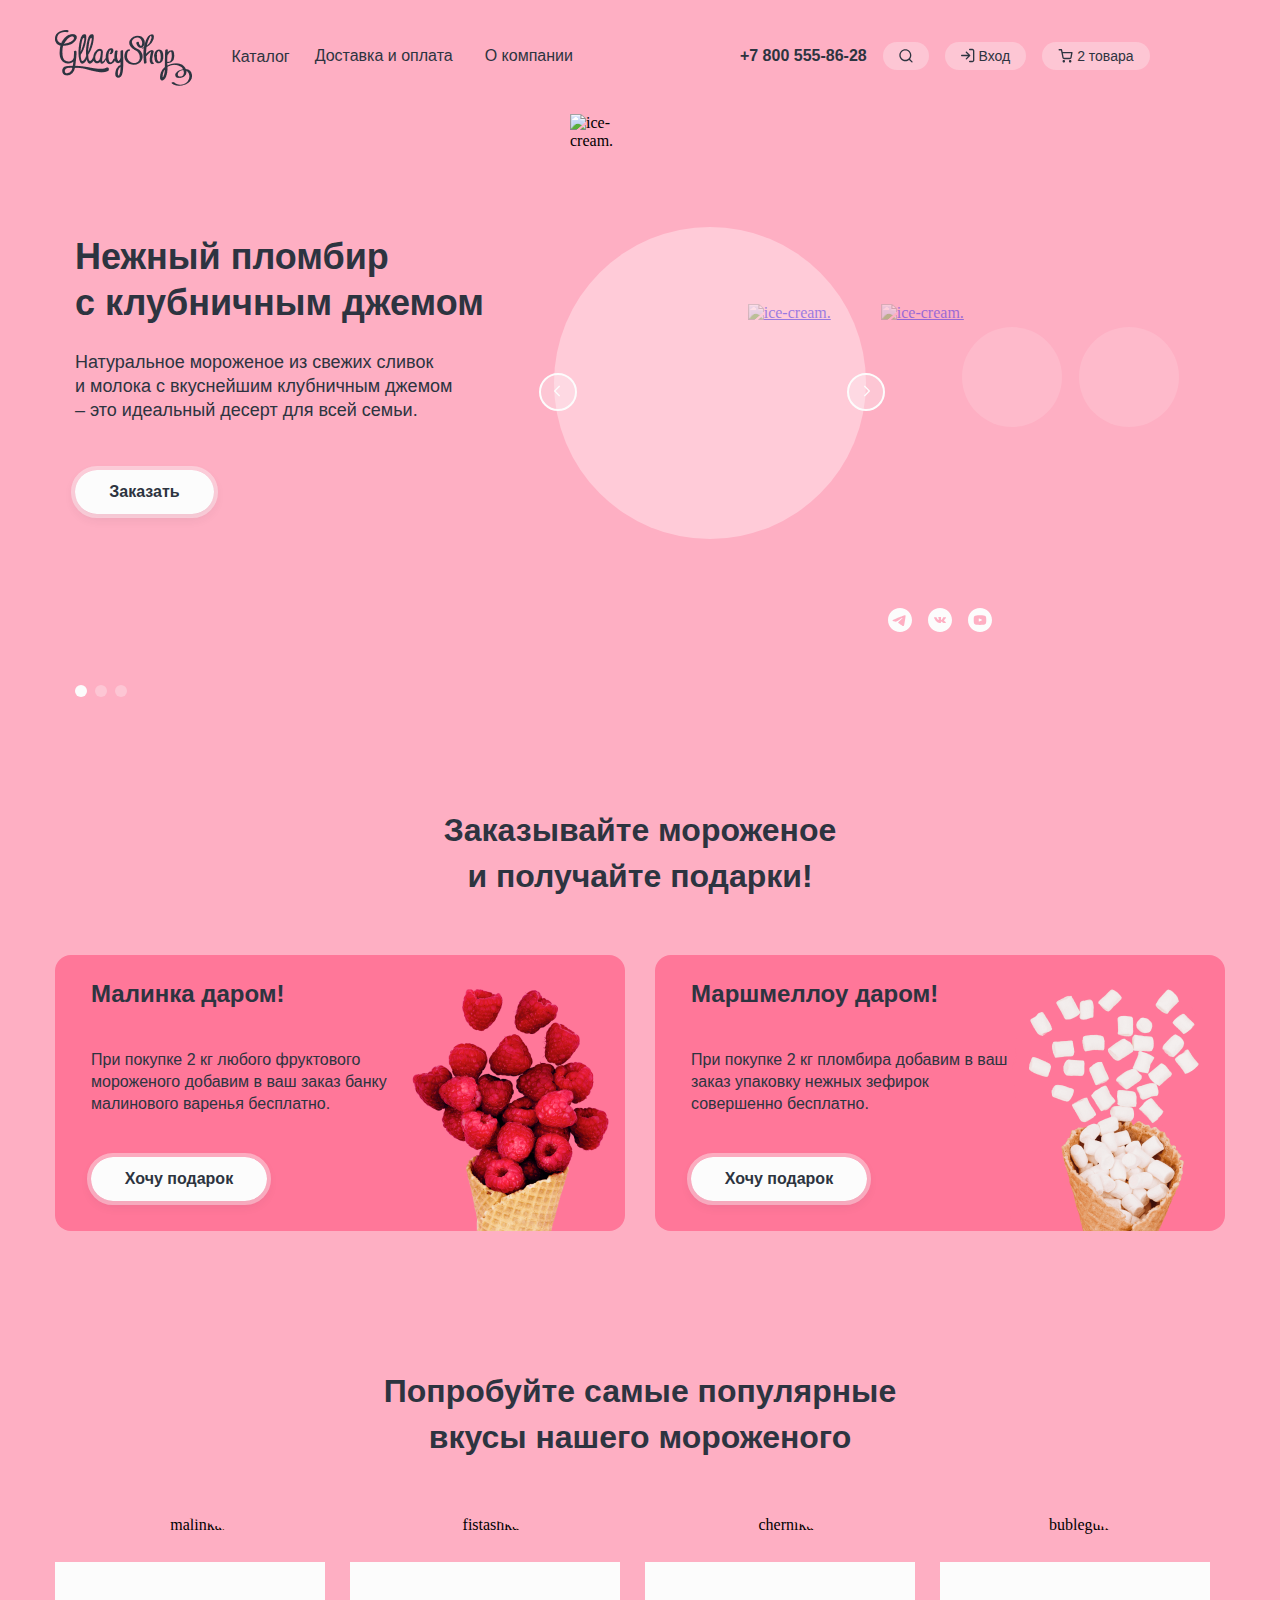
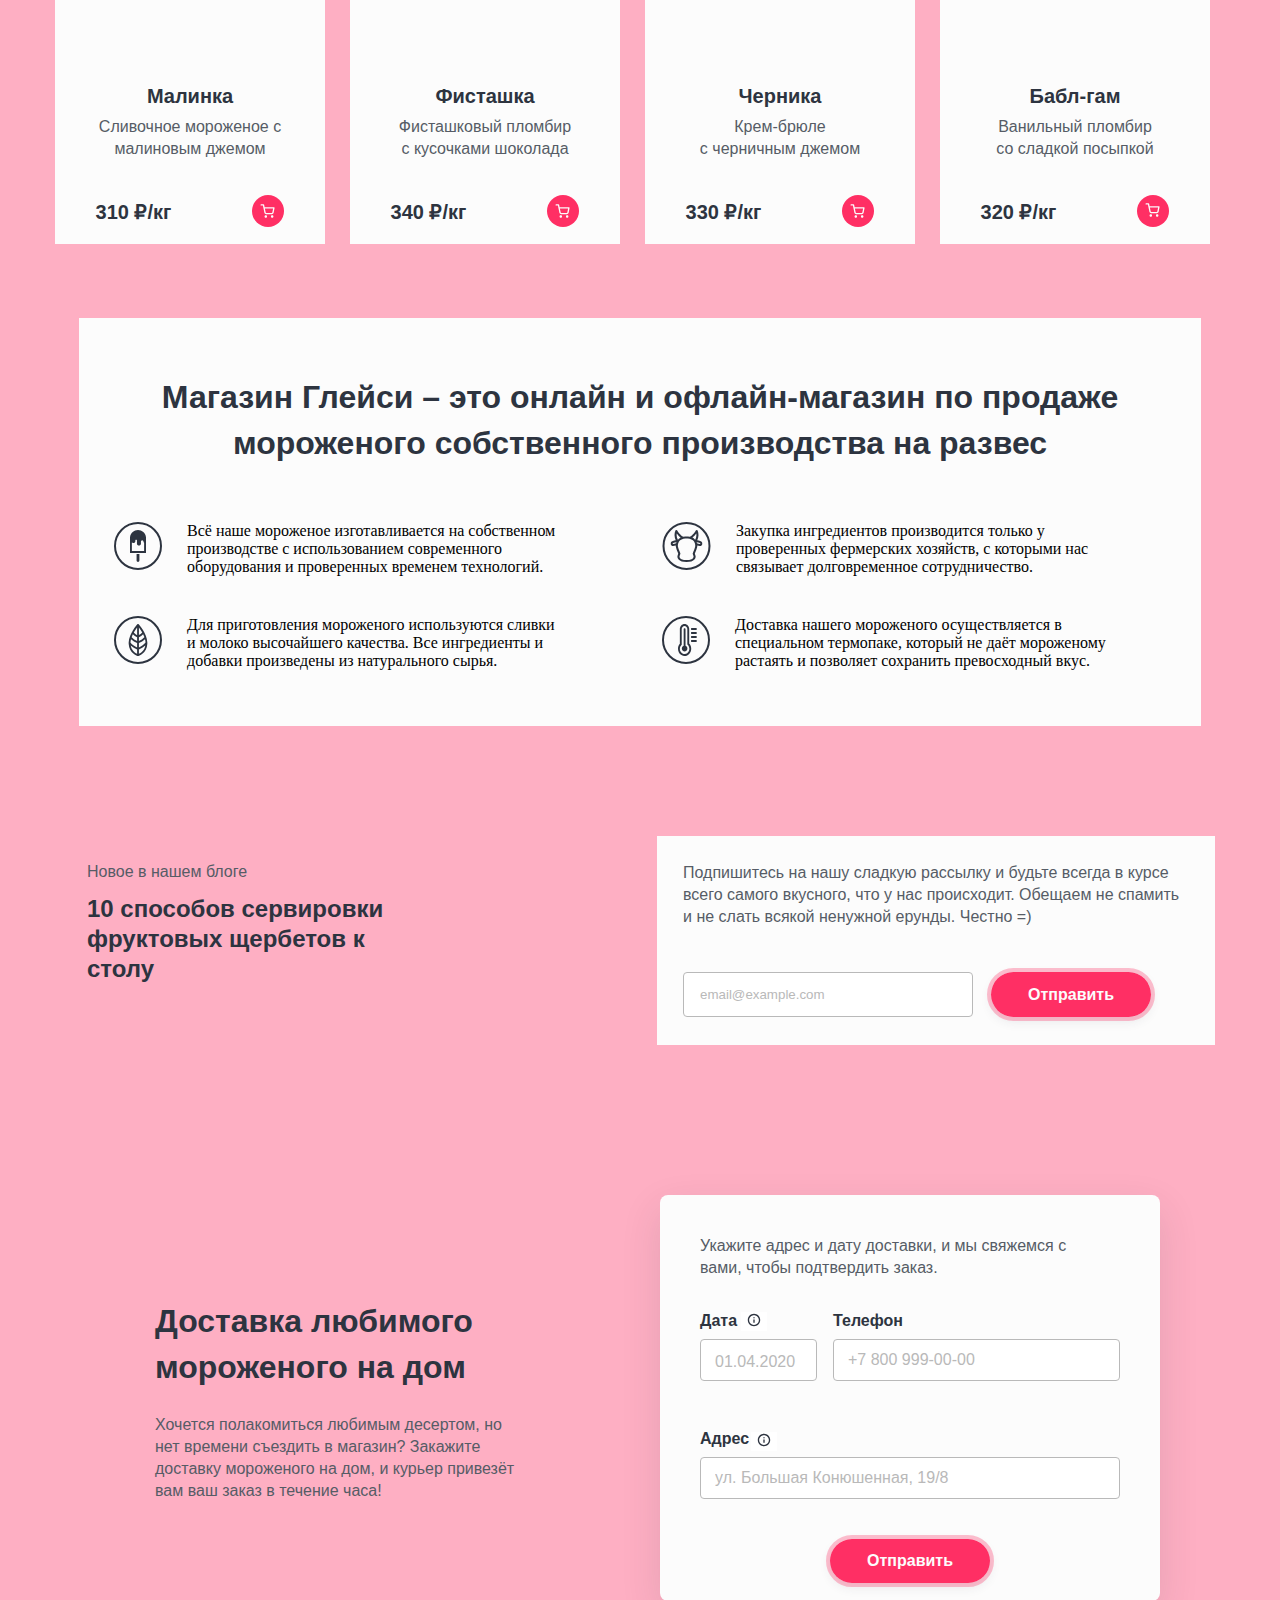
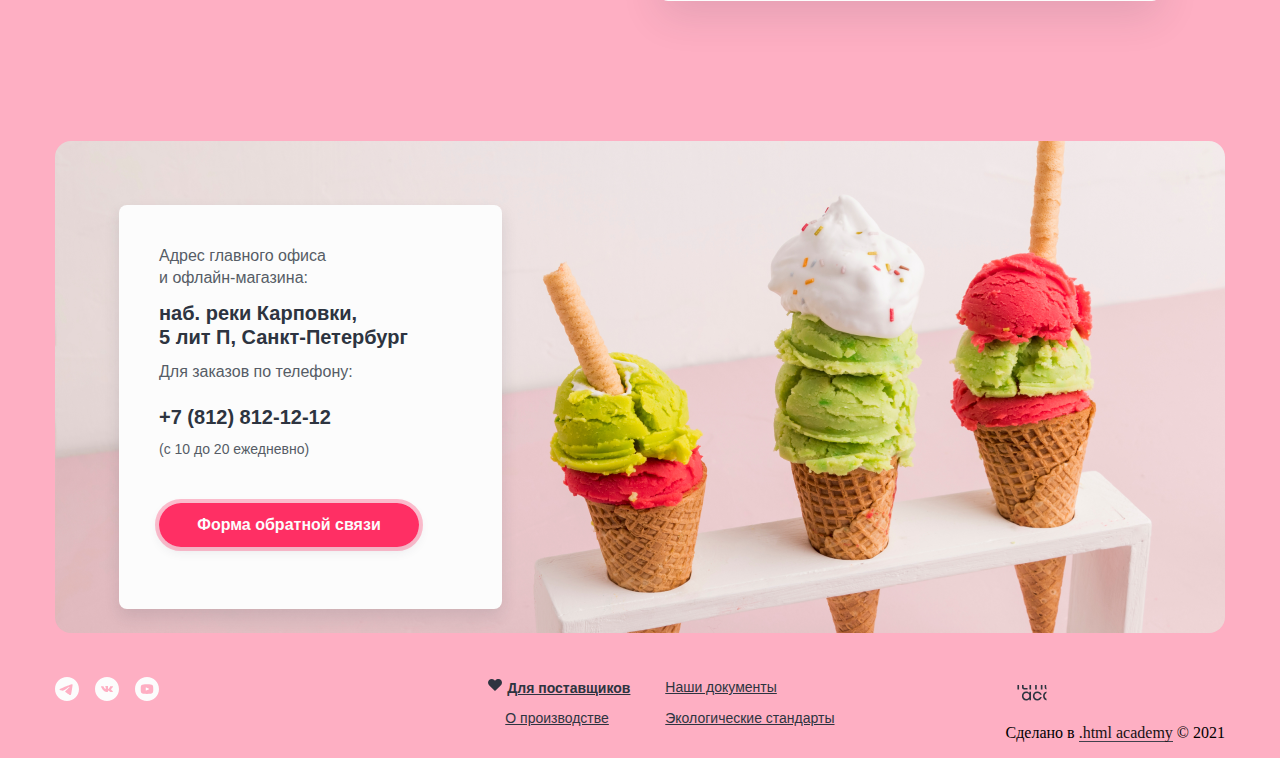
==== commit 8ba3e973: "upd" ====
--- a/index.html
+++ b/index.html
@@ -19,7 +19,7 @@
               </a>
             </li>
             <li>
-              <button class="navigation-link-left-button navigation-link-left" >
+              <button class="navigation-link-left-button navigation-link-left">
                 Каталог
                 <span class="visually-hidden">Каталог.</span>
               </button>
@@ -30,6 +30,7 @@
                   <a class="sub-item-sub" href="#">Щербеты</a>
                   <a class="sub-item-sub" href="#">Фруктовый лед</a>
                   <a class="sub-item-sub" href="#">Мелорин</a>
+
                 </li>
               </ul>
               <!-- END SUB MENU -->
@@ -96,11 +97,11 @@
                   <div class="bottom-area-form">
                     <button class="personal-area-button">Войти</button>
                     <dl class="bottom-area-right">
-                      <a class="personal-area-link" href="#">Забыли пароль?</a>
-                      <dt><a class="personal-area-link" href="#">Регистрация</a></dt>
+                      <dt> <a class="personal-area-link" href="#">Забыли пароль?</a></dt>
+                      <dd><a class="personal-area-link" href="#">Регистрация</a></dd>
                     </dl>
-
                   </div>
+                </form>
               </div>
               <!-- personal area end -->
             </li>
@@ -122,8 +123,10 @@
                     <a class="popover-item-link" href="#">
                       <img class="popover-item-logo" src="/images/malinka-popover.png" width="46" height="46"
                         alt="malinka.">
-                      <dl class="popover-description">Малинка
-                        <dt class="popover-underdescr">1 кг х 310 ₽</dt>
+                      <dl class="popover-description">
+                        <dt class="popover-updescr">Малинка</dt>
+                        <dd class="popover-underdescr">1 кг х 310 ₽</dd>
+
                       </dl>
                       <p class="popover-price">310₽</p>
                     </a>
@@ -139,8 +142,9 @@
                     <a class="popover-item-link" href="#">
                       <img class="popover-item-logo" src="/images/buble-popover.png" width="46" height="46"
                         alt="bublegum.">
-                      <dl class="popover-description">Бабл-гам
-                        <dt class="popover-underdescr">1,5 кг х 320 ₽</dt>
+                      <dl class="popover-description">
+                        <dt class="popover-updescr">Бабл-гам</dt>
+                        <dd class="popover-underdescr">1,5 кг х 320 ₽</dd>
                       </dl>
                       <p class="popover-price">480₽</p>
                     </a>
@@ -158,6 +162,7 @@
                   <p class="popover-price-lower">Итого:790₽</p>
                 </div>
               </div>
+
               <!-- popover end -->
 
               <!-- popover empty start -->
@@ -205,8 +210,7 @@
                 </ol>
               </div>
               <div class="middle-slider">
-                <img class="ice-cream-red" src="/images/ice-cream.png" alt="ice-cream." width="306" height="
-            507">
+                <img class="ice-cream-red" src="/images/ice-cream.png" alt="ice-cream." width="306" height="507">
                 <button class="slide-main slide-left">
                   <svg class="slider-left" width="16" height="16" viewBox="0 0 16 16" fill="none"
                     xmlns="http://www.w3.org/2000/svg">
@@ -228,17 +232,18 @@
               </div>
               <div class="right-slider">
                 <a class="left-icecream" href="#">
-                  <img class="ice-cream-orange" src="/images/blue-ice-cream.png" alt="ice-cream." width="66" height="
-            150">
+                  <img class="ice-cream-orange" src="/images/blue-ice-cream.png" alt="ice-cream." width="66"
+                    height="150">
                 </a>
                 <a class="right-icecream" href="#">
-                  <img class="ice-cream-orange" src="/images/yellow-ice-cream.png" alt="ice-cream." width="66" height="
-            150">
+                  <img class="ice-cream-orange" src="/images/yellow-ice-cream.png" alt="ice-cream." width="66"
+                    height="150">
                 </a>
                 <ul class="social-list">
                   <li class="social-item">
                     <a href="#">
-                      <svg class="button-social" width="24" height="24" viewBox="0 0 24 24" fill="none" xmlns="http://www.w3.org/2000/svg">
+                      <svg class="button-social" width="24" height="24" viewBox="0 0 24 24" fill="none"
+                        xmlns="http://www.w3.org/2000/svg">
                         <path fill-rule="evenodd" clip-rule="evenodd"
                           d="M24 12c0 6.627-5.373 12-12 12S0 18.627 0 12 5.373 0 12 0s12 5.373 12 12ZM12.43 8.859c-1.167.485-3.5 1.49-6.998 3.014-.568.226-.866.447-.893.663-.046.366.412.51 1.034.705.085.027.173.054.263.084.613.199 1.437.432 1.865.441.389.008.823-.152 1.302-.48 3.268-2.207 4.955-3.322 5.061-3.346.075-.017.179-.039.249.024.07.062.063.18.056.212-.046.193-1.84 1.862-2.77 2.726-.29.269-.495.46-.537.504-.094.097-.19.19-.282.279-.57.548-.996.96.024 1.632.49.323.882.59 1.273.856.427.291.853.581 1.405.943.14.092.274.187.405.28.497.355.944.673 1.496.623.32-.03.652-.331.82-1.23.397-2.126 1.179-6.73 1.36-8.628.011-.15759.0043-.31591-.02-.472-.0145-.12607-.0759-.24207-.172-.325-.143-.117-.365-.142-.465-.14-.451.008-1.143.249-4.476 1.635Z"
                           fill="#FCFCFC" />
@@ -248,7 +253,8 @@
                   </li>
                   <li class="social-item">
                     <a href="#">
-                      <svg class="button-social" width="24" height="24" viewBox="0 0 24 24" fill="none" xmlns="http://www.w3.org/2000/svg">
+                      <svg class="button-social" width="24" height="24" viewBox="0 0 24 24" fill="none"
+                        xmlns="http://www.w3.org/2000/svg">
                         <path fill-rule="evenodd" clip-rule="evenodd"
                           d="M24 12c0 6.6274-5.3726 12-12 12-6.62742 0-12-5.3726-12-12C0 5.37258 5.37258 0 12 0c6.6274 0 12 5.37258 12 12Zm-11.4116 2.9749h-.7173s-1.5826.0835-2.97631-1.1882c-1.51993-1.3872-2.8623-4.13968-2.8623-4.13968s-.07738-.18048.00668-.26772c.09449-.09809.35189-.10437.35189-.10437l1.71461-.00985s.1616.0237.27727.09809c.0953.0614.14873.17619.14873.17619s.27711.61424.64414 1.16994c.71631 1.0849 1.04999 1.3222 1.29319 1.2059.3543-.1694.2481-1.5336.2481-1.5336s.0065-.49514-.1784-.71559c-.1432-.17091-.4133-.22074-.5325-.23473-.09649-.01128.0619-.20761.2671-.2957.3086-.1325.8535-.14007 1.4973-.13422.5016.00443.6459.03184.8421.07339.455.0963.4409.40488.4102 1.07065-.0091.199-.0197.4298-.0197.6964 0 .06-.002.1239-.0041.1897-.0106.341-.0228.7314.2333.8765.1313.0742.4525.0111 1.256-1.1847.3809-.5667.6665-1.23306.6665-1.23306s.0624-.11879.1593-.16976c.0992-.05197.233-.03598.233-.03598l1.8043-.00985s.5422-.05669.63.15777c.092.22516-.2027.75088-.9398 1.61198-.6954.8123-1.0357 1.1143-1.0089 1.3792.0199.1962.2411.3721.6687.72.8882.7225 1.1249 1.1019 1.1812 1.1921.0045.0073.0079.0127.0103.0162.3975.5777-.4408.623-.4408.623l-1.6025.0195s-.3444.0599-.7976-.213c-.237-.1426-.4688-.3754-.6895-.5972-.3375-.3391-.6495-.6526-.9157-.5786-.4467.1242-.4326.9678-.4326.9678s.0032.1802-.0986.2761c-.1106.1045-.3273.1254-.3273.1254Z"
                           fill="#FCFCFC" />
@@ -257,8 +263,9 @@
                     </a>
                   </li>
                   <li class="social-item">
-                    <a  href="#">
-                      <svg class="button-social" width="24" height="24" viewBox="0 0 24 24" fill="none" xmlns="http://www.w3.org/2000/svg">
+                    <a href="#">
+                      <svg class="button-social" width="24" height="24" viewBox="0 0 24 24" fill="none"
+                        xmlns="http://www.w3.org/2000/svg">
                         <path
                           d="m14.0037 11.7913-2.8074-1.31c-.245-.1138-.4463.0137-.4463.2849v2.4676c0 .2712.2013.3987.4463.285l2.8062-1.3101c.2463-.1149.2462-.3024.0012-.4174ZM12 0C5.3725 0 0 5.3725 0 12s5.3725 12 12 12 12-5.3725 12-12S18.6275 0 12 0Zm0 16.875c-6.1425 0-6.25-.5537-6.25-4.875 0-4.32125.1075-4.875 6.25-4.875s6.25.55375 6.25 4.875c0 4.3213-.1075 4.875-6.25 4.875Z"
                           fill="#FCFCFC" />
@@ -298,8 +305,7 @@
                 </ol>
               </div>
               <div class="middle-slider-blue">
-                <img class="ice-cream-blue" src="/images/blue-ice-cream.png" alt="ice-cream." width="306" height="
-            507">
+                <img class="ice-cream-blue" src="/images/blue-ice-cream.png" alt="ice-cream." width="306" height="507">
                 <button class="slide-main slide-left">
                   <svg class="slider-left" width="16" height="16" viewBox="0 0 16 16" fill="none"
                     xmlns="http://www.w3.org/2000/svg">
@@ -321,12 +327,11 @@
               </div>
               <div class="right-slider">
                 <a class="left-icecream-blue" href="#">
-                  <img class="ice-cream-orange" src="/images/yellow-ice-cream.png" alt="ice-cream." width="66" height="
-            150">
+                  <img class="ice-cream-orange" src="/images/yellow-ice-cream.png" alt="ice-cream." width="66"
+                    height="150">
                 </a>
                 <a class="right-icecream-blue" href="#">
-                  <img class="ice-cream-orange" src="/images/ice-cream.png" alt="ice-cream." width="66" height="
-            150">
+                  <img class="ice-cream-orange" src="/images/ice-cream.png" alt="ice-cream." width="66" height="150">
                 </a>
                 <ul class="social-list">
                   <li class="social-item">
@@ -392,8 +397,7 @@
                 </ol>
               </div>
               <div class="middle-slider-yellow">
-                <img class="ice-cream-red" src="/images/yellow-ice-cream.png" alt="ice-cream." width="306" height="
-            507">
+                <img class="ice-cream-red" src="/images/yellow-ice-cream.png" alt="ice-cream." width="306" height="507">
                 <button class="slide-main slide-left">
                   <svg class="slider-left" width="16" height="16" viewBox="0 0 16 16" fill="none"
                     xmlns="http://www.w3.org/2000/svg">
@@ -415,12 +419,11 @@
               </div>
               <div class="right-slider">
                 <a class="left-icecream-yellow" href="#">
-                  <img class="ice-cream-orange" src="/images/ice-cream.png" alt="ice-cream." width="66" height="
-            150">
+                  <img class="ice-cream-orange" src="/images/ice-cream.png" alt="ice-cream." width="66" height="150">
                 </a>
                 <a class="right-icecream-yellow" href="#">
-                  <img class="ice-cream-orange" src="/images/blue-ice-cream.png" alt="ice-cream." width="66" height="
-            150">
+                  <img class="ice-cream-orange" src="/images/blue-ice-cream.png" alt="ice-cream." width="66"
+                    height="150">
                 </a>
                 <ul class="social-list">
                   <li class="social-item">
@@ -538,7 +541,7 @@
                 <div class="product-bottom-info">
                   <p class="product-price">320 ₽/кг</p>
                   <button class="product-button">
-                    <svg class="product-cart" width="16" height="16" viewBox="0 0 16 16" fill="none"
+                    <svg class="product-cart-logo" width="16" height="16" viewBox="0 0 16 16" fill="none"
                       xmlns="http://www.w3.org/2000/svg">
                       <path fill-rule="evenodd" clip-rule="evenodd"
                         d="M1.16667 1.25C.798477 1.25.5 1.54848.5 1.91667c0 .36819.298477.66666.66667.66666h1.77127l.46743 2.33539c.00284.01795.00639.03566.01063.0531l.96738 4.83333.00012.00056c.08356.41999.31212.79729.64571 1.06579.3319.2672.74674.4098 1.17262.4033h5.62067c.4259.0065.8408-.1361 1.1727-.4033.3337-.2686.5623-.6461.6458-1.06635l.001-.00499.9271-4.86144c.0372-.19517-.0146-.39677-.1412-.54985-.1267-.15309-.315-.24171-.5137-.24171H4.61072L4.1381 1.78583C4.07574 1.47426 3.80215 1.25 3.4844 1.25H1.16667Zm4.52431 8.29444L4.87759 5.4805h8.23081l-.7756 4.06686c-.0228.11252-.0843.21354-.1737.28555-.09.07244-.2026.11092-.3181.10871v-.00013H6.19614v-.00012l-.01277.00025c-.1155.00221-.22809-.03627-.31807-.10871-.08999-.07243-.15162-.17421-.17413-.28751l-.00019-.00096ZM4.55739 13.5054c0-.6879.55771-1.2457 1.24568-1.2457.68798 0 1.24569.5578 1.24569 1.2457 0 .688-.55771 1.2457-1.24569 1.2457-.68797 0-1.24568-.5577-1.24568-1.2457Zm6.37331 0c0-.6879.5577-1.2457 1.2457-1.2457.688 0 1.2457.5578 1.2457 1.2457 0 .688-.5577 1.2457-1.2457 1.2457-.688 0-1.2457-.5577-1.2457-1.2457Z"
@@ -627,98 +630,99 @@
                   ерунды. Честно =)</p>
                 <form action="http://echo.htmlacademy.ru" method="post">
                   <div class="input-field-subscribe">
-                    <input class="input-subscribe" id="email" type="email" name="email" placeholder="email@example.com"
+                    <input class="input-subscribe" id="emails" type="email" name="email" placeholder="email@example.com"
                       required>
-                    <label class="visually-hidden" for="email"> Ваш email</label>
+                    <label class="visually-hidden" for="emails"> Ваш email</label>
                     <input class="subscribe-button" type="submit" value="Отправить">
                   </div>
                 </form>
               </div>
             </div>
           </div>
-      </div>
-      </section>
-      <section class="delivery">
-        <div class="left-delivery">
-          <h2 class="delivery-title">Доставка любимого мороженого на дом</h2>
-          <p class="delivery-text">Хочется полакомиться любимым десертом, но нет времени съездить в магазин? Закажите
-            доставку мороженого на дом, и курьер привезёт вам ваш заказ в течение часа!</p>
-        </div>
-        <div class="right-delivery">
-          <p class="right-delivery-text">Укажите адрес и дату доставки, и мы свяжемся с вами, чтобы подтвердить заказ.
-          </p>
-          <form class="delivery-form" action="https://echo.htmlacademy.ru" method="post">
-            <div class="input-top-wrapper">
+        </section>
+        <section class="delivery">
+          <div class="left-delivery">
+            <h2 class="delivery-title">Доставка любимого мороженого на дом</h2>
+            <p class="delivery-text">Хочется полакомиться любимым десертом, но нет времени съездить в магазин? Закажите
+              доставку мороженого на дом, и курьер привезёт вам ваш заказ в течение часа!</p>
+          </div>
+          <div class="right-delivery">
+            <p class="right-delivery-text">Укажите адрес и дату доставки, и мы свяжемся с вами, чтобы подтвердить заказ.
+            </p>
+            <form class="delivery-form" action="https://echo.htmlacademy.ru" method="post">
+              <div class="input-top-wrapper">
+                <div class="wrapper-column">
+
+                  <label class="contact-us" for="contact-us-date">Дата</label>
+                  <input placeholder="01.04.2020" class="date-input" type="text" onfocus="(this.type = 'date')"
+                    id="contact-us-date" required>
+                  <span class="tooltip">
+                    <button class="tooltip-toggle" type="button" aria-labelledby="tooltip-label">
+                      <svg width="14" height="14" viewBox="0 0 14 14" fill="none" xmlns="http://www.w3.org/2000/svg">
+                        <path fill-rule="evenodd" clip-rule="evenodd"
+                          d="M7.00026 2.12508c-2.69252 0-4.87524 2.18272-4.87524 4.87524 0 2.69252 2.18272 4.87528 4.87524 4.87528 2.69252 0 4.87524-2.18276 4.87524-4.87528S9.69278 2.12508 7.00026 2.12508ZM.791687 7.00032c0-3.4289 2.779673-6.208572 6.208573-6.208572 3.42894 0 6.20854 2.779672 6.20854 6.208572 0 3.42888-2.7796 6.20858-6.20854 6.20858-3.4289 0-6.208573-2.7797-6.208573-6.20858ZM7.00007 6.3334c.36819 0 .66667.29848.66667.66667v2.21676c0 .36819-.29848.66667-.66667.66667-.36819 0-.66666-.29848-.66666-.66667V7.00007c0-.36819.29847-.66667.66666-.66667Zm0-2.21675c-.36819 0-.66666.29848-.66666.66667 0 .36818.29847.66666.66666.66666h.00583c.36819 0 .66667-.29848.66667-.66666 0-.36819-.29848-.66667-.66667-.66667h-.00583Z"
+                          fill="#2D3440" />
+                      </svg>
+                    </button>
+                    <span class="tooltip-text" role="tooltip" id="tooltip-label">
+                      Введите точную дату заказа.
+                    </span>
+                  </span>
+                </div>
+                <div class="wrapper-column">
+                  <label class="contact-us" for="contact-us-tel">Телефон</label>
+                  <input type="tel" class="tel-input" id="contact-us-tel" placeholder="+7 800 999-00-00"
+                    pattern="[0-9]{4}" required>
+                </div>
+              </div>
               <div class="wrapper-column">
-
-                <label class="contact-us" for="contact-us-date">Дата</label>
-                <input placeholder="01.04.2020" class="date-input" type="text" onfocus="(this.type = 'date')"
-                  id="contact-us-date" required>
+                <label class="contact-us" for="contact-us-address">Адрес</label>
+                <input type="text" class="address-input" id="contact-us-address"
+                  placeholder="ул. Большая Конюшенная, 19/8" required>
+
                 <span class="tooltip">
-                  <button class="tooltip-toggle" type="button" aria-labelledby="tooltip-label">
+                  <button class="tooltip-toggle-contact" type="button" aria-labelledby="tooltip-label">
                     <svg width="14" height="14" viewBox="0 0 14 14" fill="none" xmlns="http://www.w3.org/2000/svg">
                       <path fill-rule="evenodd" clip-rule="evenodd"
                         d="M7.00026 2.12508c-2.69252 0-4.87524 2.18272-4.87524 4.87524 0 2.69252 2.18272 4.87528 4.87524 4.87528 2.69252 0 4.87524-2.18276 4.87524-4.87528S9.69278 2.12508 7.00026 2.12508ZM.791687 7.00032c0-3.4289 2.779673-6.208572 6.208573-6.208572 3.42894 0 6.20854 2.779672 6.20854 6.208572 0 3.42888-2.7796 6.20858-6.20854 6.20858-3.4289 0-6.208573-2.7797-6.208573-6.20858ZM7.00007 6.3334c.36819 0 .66667.29848.66667.66667v2.21676c0 .36819-.29848.66667-.66667.66667-.36819 0-.66666-.29848-.66666-.66667V7.00007c0-.36819.29847-.66667.66666-.66667Zm0-2.21675c-.36819 0-.66666.29848-.66666.66667 0 .36818.29847.66666.66666.66666h.00583c.36819 0 .66667-.29848.66667-.66666 0-.36819-.29848-.66667-.66667-.66667h-.00583Z"
                         fill="#2D3440" />
                     </svg>
                   </button>
-                  <span class="tooltip-text" role="tooltip" id="tooltip-label">
-                    Введите точную дату заказа.
+                  <span class="tooltip-text-contact" role="tooltip" id="tooltip-label">
+                    Введите название улицы, дома и квартиры
                   </span>
                 </span>
-              </div>
-              <div class="wrapper-column">
-                <label class="contact-us" for="contact-us-tel">Телефон</label>
-                <input type="tel" class="tel-input" id="contact-us-tel" placeholder="+7 800 999-00-00"
-                  pattern="[0-9]{4}" required>
-              </div>
-            </div>
-            <div class="wrapper-column">
-              <label class="contact-us" for="contact-us-address">Адрес</label>
-              <input type="text" class="address-input" id="contact-us-address"
-                placeholder="ул. Большая Конюшенная, 19/8" required>
-
-              <span class="tooltip">
-                <button class="tooltip-toggle-contact" type="button" aria-labelledby="tooltip-label">
-                  <svg width="14" height="14" viewBox="0 0 14 14" fill="none" xmlns="http://www.w3.org/2000/svg">
-                    <path fill-rule="evenodd" clip-rule="evenodd"
-                      d="M7.00026 2.12508c-2.69252 0-4.87524 2.18272-4.87524 4.87524 0 2.69252 2.18272 4.87528 4.87524 4.87528 2.69252 0 4.87524-2.18276 4.87524-4.87528S9.69278 2.12508 7.00026 2.12508ZM.791687 7.00032c0-3.4289 2.779673-6.208572 6.208573-6.208572 3.42894 0 6.20854 2.779672 6.20854 6.208572 0 3.42888-2.7796 6.20858-6.20854 6.20858-3.4289 0-6.208573-2.7797-6.208573-6.20858ZM7.00007 6.3334c.36819 0 .66667.29848.66667.66667v2.21676c0 .36819-.29848.66667-.66667.66667-.36819 0-.66666-.29848-.66666-.66667V7.00007c0-.36819.29847-.66667.66666-.66667Zm0-2.21675c-.36819 0-.66666.29848-.66666.66667 0 .36818.29847.66666.66666.66666h.00583c.36819 0 .66667-.29848.66667-.66666 0-.36819-.29848-.66667-.66667-.66667h-.00583Z"
-                      fill="#2D3440" />
-                  </svg>
-                </button>
-                <span class="tooltip-text-contact" role="tooltip" id="tooltip-label">
-                  Введите название улицы, дома и квартиры
-                </span>
-              </span>
-
-            </div>
-            <input class="contact-button" type="submit" value="Отправить">
-          </form>
-        </div>
-      </section>
-      <section class="call-us">
-        <div class="left-call-us">
-          <p class="text-call-us">Адрес главного офиса<br> и офлайн-магазина:</p>
-          <h4 class="title-call-us">наб. реки Карповки,<br> 5 лит П, Санкт-Петербург</h4>
-          <p class="text-call-us">Для заказов по телефону:</p>
-          <dl class="dl-call-us">
-            <dt>
-              <h4 class="title-call-us">+7 (812) 812-12-12</h4>
-            </dt>
-            <dd class="dd-call-time">
-              <p class="text-call-time">(с 10 до 20 ежедневно)</p>
-            </dd>
-          </dl>
-          <button class="call-us-button">Форма обратной связи</button>
-        </div>
-      </section>
+
+              </div>
+              <input class="contact-button" type="submit" value="Отправить">
+            </form>
+          </div>
+        </section>
+        <section class="call-us">
+          <div class="left-call-us">
+            <p class="text-call-us">Адрес главного офиса<br> и офлайн-магазина:</p>
+            <h4 class="title-call-us">наб. реки Карповки,<br> 5 лит П, Санкт-Петербург</h4>
+            <p class="text-call-us">Для заказов по телефону:</p>
+            <dl class="dl-call-us">
+              <dt>
+                <p class="title-call-us">+7 (812) 812-12-12</p>
+              </dt>
+              <dd class="dd-call-time">
+                <p class="text-call-time">(с 10 до 20 ежедневно)</p>
+              </dd>
+            </dl>
+            <button class="call-us-button">Форма обратной связи</button>
+          </div>
+        </section>
+      </div>
     </main>
     <footer class="page-footer">
       <div class="left-footer">
         <ul class="footer-social-list">
           <li class="footer-social-item">
             <a href="#">
-              <svg class="button-social" width="24" height="24" viewBox="0 0 24 24" fill="none" xmlns="http://www.w3.org/2000/svg">
+              <svg class="button-social" width="24" height="24" viewBox="0 0 24 24" fill="none"
+                xmlns="http://www.w3.org/2000/svg">
                 <path fill-rule="evenodd" clip-rule="evenodd"
                   d="M24 12c0 6.627-5.373 12-12 12S0 18.627 0 12 5.373 0 12 0s12 5.373 12 12ZM12.43 8.859c-1.167.485-3.5 1.49-6.998 3.014-.568.226-.866.447-.893.663-.046.366.412.51 1.034.705.085.027.173.054.263.084.613.199 1.437.432 1.865.441.389.008.823-.152 1.302-.48 3.268-2.207 4.955-3.322 5.061-3.346.075-.017.179-.039.249.024.07.062.063.18.056.212-.046.193-1.84 1.862-2.77 2.726-.29.269-.495.46-.537.504-.094.097-.19.19-.282.279-.57.548-.996.96.024 1.632.49.323.882.59 1.273.856.427.291.853.581 1.405.943.14.092.274.187.405.28.497.355.944.673 1.496.623.32-.03.652-.331.82-1.23.397-2.126 1.179-6.73 1.36-8.628.011-.15759.0043-.31591-.02-.472-.0145-.12607-.0759-.24207-.172-.325-.143-.117-.365-.142-.465-.14-.451.008-1.143.249-4.476 1.635Z"
                   fill="#FCFCFC" />
@@ -728,7 +732,8 @@
           </li>
           <li class="social-item">
             <a href="#">
-              <svg class="button-social" width="24" height="24" viewBox="0 0 24 24" fill="none" xmlns="http://www.w3.org/2000/svg">
+              <svg class="button-social" width="24" height="24" viewBox="0 0 24 24" fill="none"
+                xmlns="http://www.w3.org/2000/svg">
                 <path fill-rule="evenodd" clip-rule="evenodd"
                   d="M24 12c0 6.6274-5.3726 12-12 12-6.62742 0-12-5.3726-12-12C0 5.37258 5.37258 0 12 0c6.6274 0 12 5.37258 12 12Zm-11.4116 2.9749h-.7173s-1.5826.0835-2.97631-1.1882c-1.51993-1.3872-2.8623-4.13968-2.8623-4.13968s-.07738-.18048.00668-.26772c.09449-.09809.35189-.10437.35189-.10437l1.71461-.00985s.1616.0237.27727.09809c.0953.0614.14873.17619.14873.17619s.27711.61424.64414 1.16994c.71631 1.0849 1.04999 1.3222 1.29319 1.2059.3543-.1694.2481-1.5336.2481-1.5336s.0065-.49514-.1784-.71559c-.1432-.17091-.4133-.22074-.5325-.23473-.09649-.01128.0619-.20761.2671-.2957.3086-.1325.8535-.14007 1.4973-.13422.5016.00443.6459.03184.8421.07339.455.0963.4409.40488.4102 1.07065-.0091.199-.0197.4298-.0197.6964 0 .06-.002.1239-.0041.1897-.0106.341-.0228.7314.2333.8765.1313.0742.4525.0111 1.256-1.1847.3809-.5667.6665-1.23306.6665-1.23306s.0624-.11879.1593-.16976c.0992-.05197.233-.03598.233-.03598l1.8043-.00985s.5422-.05669.63.15777c.092.22516-.2027.75088-.9398 1.61198-.6954.8123-1.0357 1.1143-1.0089 1.3792.0199.1962.2411.3721.6687.72.8882.7225 1.1249 1.1019 1.1812 1.1921.0045.0073.0079.0127.0103.0162.3975.5777-.4408.623-.4408.623l-1.6025.0195s-.3444.0599-.7976-.213c-.237-.1426-.4688-.3754-.6895-.5972-.3375-.3391-.6495-.6526-.9157-.5786-.4467.1242-.4326.9678-.4326.9678s.0032.1802-.0986.2761c-.1106.1045-.3273.1254-.3273.1254Z"
                   fill="#FCFCFC" />
@@ -737,8 +742,9 @@
             </a>
           </li>
           <li class="social-item">
-            <a  href="#">
-              <svg class="button-social" width="24" height="24" viewBox="0 0 24 24" fill="none" xmlns="http://www.w3.org/2000/svg">
+            <a href="#">
+              <svg class="button-social" width="24" height="24" viewBox="0 0 24 24" fill="none"
+                xmlns="http://www.w3.org/2000/svg">
                 <path
                   d="m14.0037 11.7913-2.8074-1.31c-.245-.1138-.4463.0137-.4463.2849v2.4676c0 .2712.2013.3987.4463.285l2.8062-1.3101c.2463-.1149.2462-.3024.0012-.4174ZM12 0C5.3725 0 0 5.3725 0 12s5.3725 12 12 12 12-5.3725 12-12S18.6275 0 12 0Zm0 16.875c-6.1425 0-6.25-.5537-6.25-4.875 0-4.32125.1075-4.875 6.25-4.875s6.25.55375 6.25 4.875c0 4.3213-.1075 4.875-6.25 4.875Z"
                   fill="#FCFCFC" />
@@ -799,8 +805,9 @@
             <input id="name" class="user-name" name="name" type="text" placeholder="Имя и фамилия" required>
           </div>
           <div class="order-item">
-            <label for="email"></label>
-            <input id="email" class="user-email" name="email" type="email" placeholder="email@example.com" required>
+            <label for="email-email"></label>
+            <input id="email-email" class="user-email" name="email" type="email" placeholder="email@example.com"
+              required>
           </div>
           <div class="order-item">
             <label for="forma"></label>
--- a/styles/styles.css
+++ b/styles/styles.css
@@ -360,9 +360,19 @@
   margin: 0 auto;
   width: 1170px;
   margin-top: 30px;
-
-}
-
+}
+.navigation-logo:hover {
+  opacity: 0.6;
+}
+
+.navigation-logo:focus {
+  outline: 2px solid #AF4FFF;
+
+}
+
+.navigation-logo:active {
+  opacity: 0.3;
+}
 .navigation-left {
   display: flex;
   flex-direction: row;
@@ -443,9 +453,7 @@
   box-shadow: 0px 8px 16px rgba(45, 52, 64, 0.12);
   border-radius: 4px;
   padding: 0;
-  padding-top: 16px;
-  padding-left: 16px;
-  padding-bottom: 14px;
+
 }
 
 .sub-menu::before {
@@ -453,14 +461,14 @@
   position: absolute;
   border-bottom: 1px solid #B9B9B9;
   width: 105px;
-  bottom: 170px;
+  bottom: 150px;
+  left: 16px;
   z-index: -1;
 }
 
 .sub-item {
   display: flex;
   flex-direction: column;
-  gap: 20px;
 }
 
 .sub-item-sub {
@@ -471,6 +479,22 @@
   line-height: 20px;
   color: #2D3440;
   text-decoration: none;
+  padding-top: 6px;
+  padding-left: 16px;
+  padding-bottom: 6px;
+}
+
+.sub-item-sub:hover {
+  background: #FFCBD8;
+}
+
+.sub-item-sub:focus {
+  background: #FF4A78;
+
+}
+
+.sub-item-sub:active {
+  background: #FF7799;
 }
 
 .sub-item-top {
@@ -481,19 +505,15 @@
   line-height: 20px;
   text-decoration: none;
   color: #2D3440;
-}
-
-.sub-item-sub:hover,
+  padding-bottom: 22px;
+  padding-left: 16px;
+  padding-top: 6px;
+}
+
 .sub-item-top:hover {
   opacity: 0.6;
 }
 
-.sub-item-sub:focus-visible,
-.sub-item-top:focus-visible {
-  outline: 2px solid #AF4FFF;
-}
-
-.sub-item-sub:active,
 .sub-item-top:active {
   opacity: 0.3;
 }
@@ -582,13 +602,14 @@
   height: 40px;
   padding-left: 18px;
 }
+
 .input-area-form:hover {
   background: #FFFFFF;
   outline: 1px solid #2D3440;
   border-radius: 4px;
 }
 
-.input-area-form:focus{
+.input-area-form:focus {
   background: #FFFFFF;
   outline: 2px solid #2D3440;
   border-radius: 4px;
@@ -605,6 +626,7 @@
   outline: 2px solid #EA5454;
   border-radius: 4px;
 }
+
 .input-area-form::placeholder {
   font-family: 'Inter', sans-serif;
   font-style: normal;
@@ -613,7 +635,9 @@
   line-height: 20px;
   color: #2D3440;
 }
-
+dd{
+  margin:0;
+}
 .bottom-area-form {
   display: flex;
   flex-direction: row;
@@ -635,7 +659,18 @@
   line-height: 20px;
   color: #2D3440;
 }
-
+.personal-area-link:hover {
+  opacity: 0.6;
+}
+
+.personal-area-link:focus-visible {
+  outline: 2px solid #AF4FFF;
+
+}
+
+.personal-area-link:active {
+  opacity: 0.3;
+}
 /*  personal area end */
 .logo {
   position: absolute;
@@ -652,7 +687,18 @@
   color: #2D3440;
   text-decoration: none;
 }
-
+.contact-phone:hover {
+  opacity: 0.6;
+}
+
+.contact-phone:focus-visible {
+  outline: 2px solid #AF4FFF;
+
+}
+
+.contact-phone:active {
+  opacity: 0.3;
+}
 .search-icon {
   position: relative;
   top: 2px;
@@ -718,7 +764,7 @@
   border-radius: 4px;
 }
 
-.input-search:focus{
+.input-search:focus {
   background: #FFFFFF;
   outline: 2px solid #2D3440;
   border-radius: 4px;
@@ -735,7 +781,7 @@
 
 /* search field end */
 
-/* popover start */
+/* Корзина начало */
 
 .popover {
   position: absolute;
@@ -843,8 +889,9 @@
   line-height: 22px;
   color: #2D3440;
   max-height: 46px;
-  max-width: 143px;
+  min-width: 160px;
   margin-bottom: 40px;
+  text-decoration: none;
 }
 
 .popover-item-link:hover {
@@ -910,7 +957,7 @@
   margin-top: 10px;
 }
 
-/* popover end */
+/* корзина конец */
 
 
 /* popover empty */
@@ -1385,7 +1432,7 @@
   padding: 0;
   margin: 0;
   gap: 25px;
-  padding-bottom: 80px;
+
 }
 
 .product-cart-info {
@@ -1474,13 +1521,14 @@
 }
 
 .product-car-logo {
-  padding-top: 5px;
+  padding-top: 2px;
 }
 
 .about {
   margin: 0 auto;
   background-image: url(..//images/waffle.png);
   padding: 24px 24px;
+  margin-top:50px;
 }
 
 .about-wrapper {
@@ -2018,6 +2066,24 @@
 .middle-link {
   padding-left: 18px;
 }
+.middle-link:hover,
+.html-logo:hover,
+.middle-link-active:hover {
+  opacity: 0.6;
+}
+
+.middle-link:focus-visible,
+.html-logo:focus-visible,
+.middle-link-active:focus-visible {
+  outline: 2px solid #AF4FFF;
+
+}
+
+.middle-link:active,
+.html-logo:active,
+.middle-link-active:active {
+  opacity: 0.3;
+}
 
 .html-academy-footer {
   opacity: 0.9;
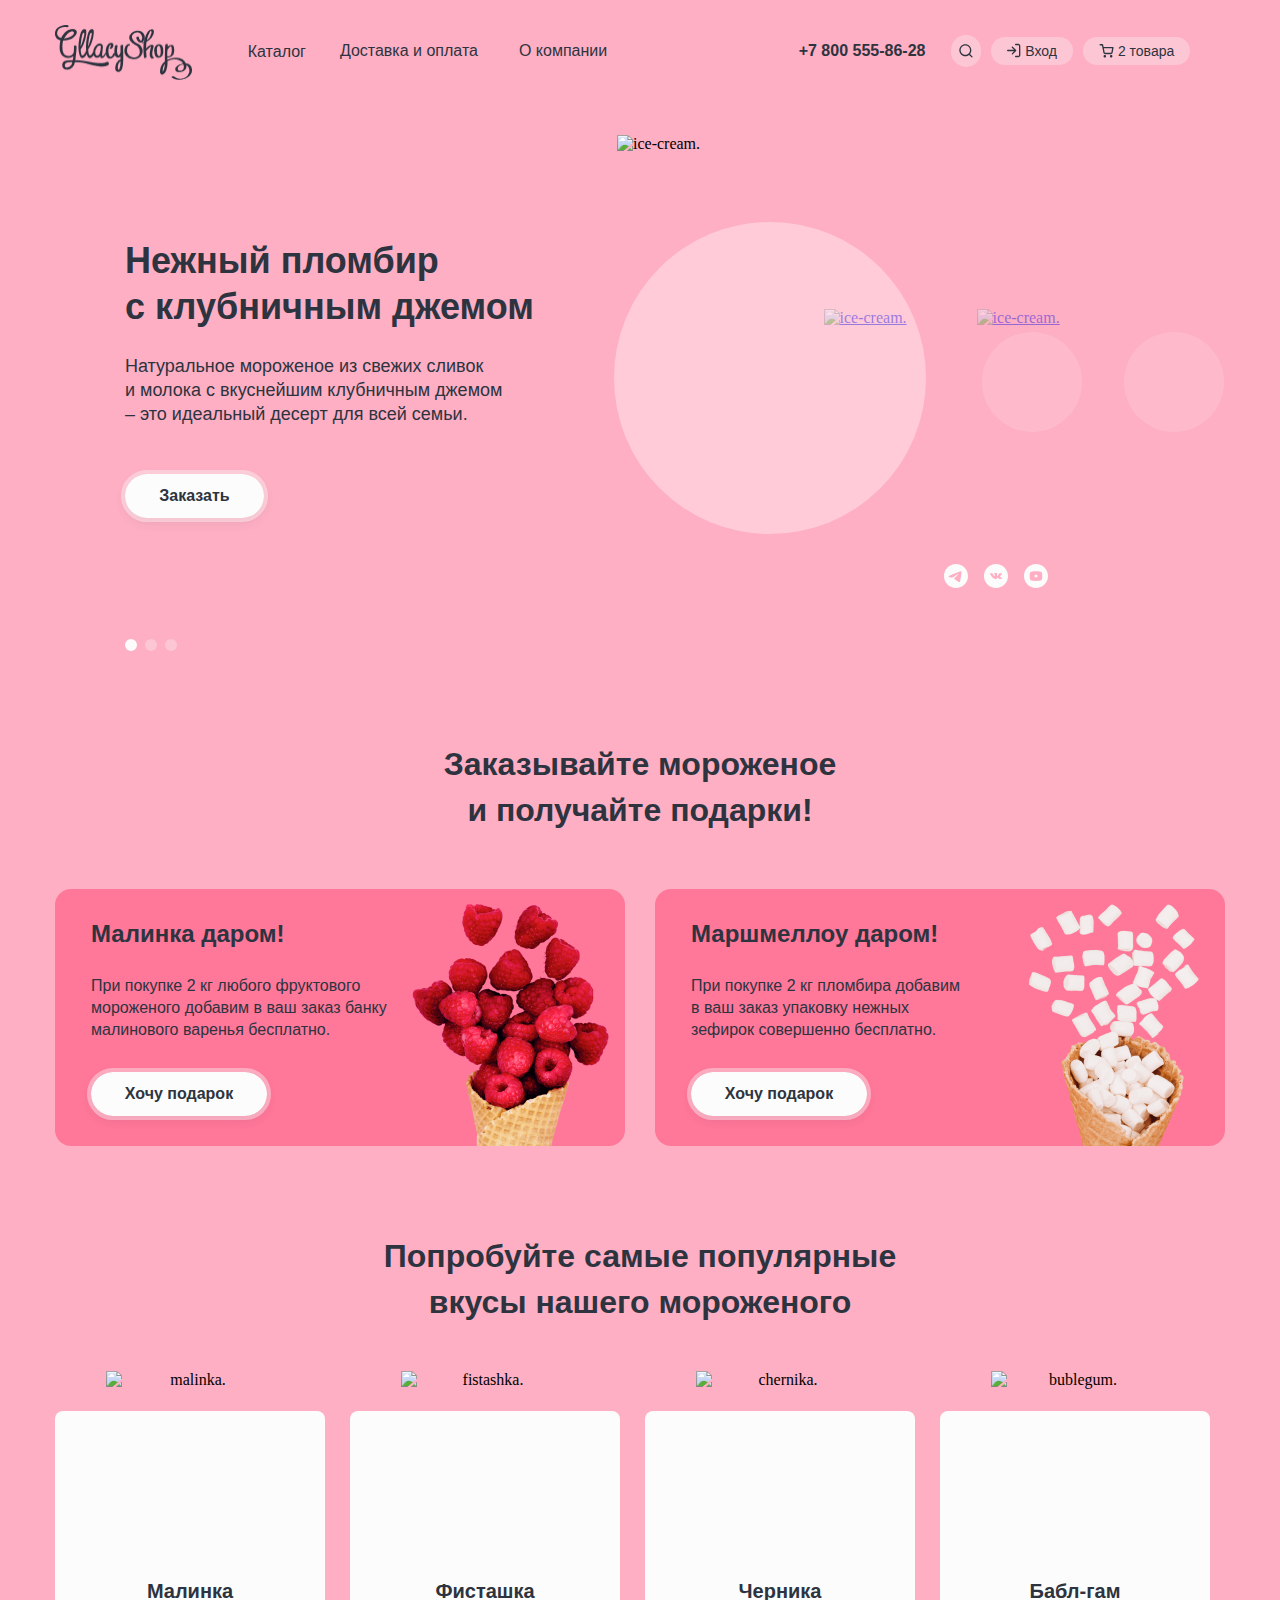
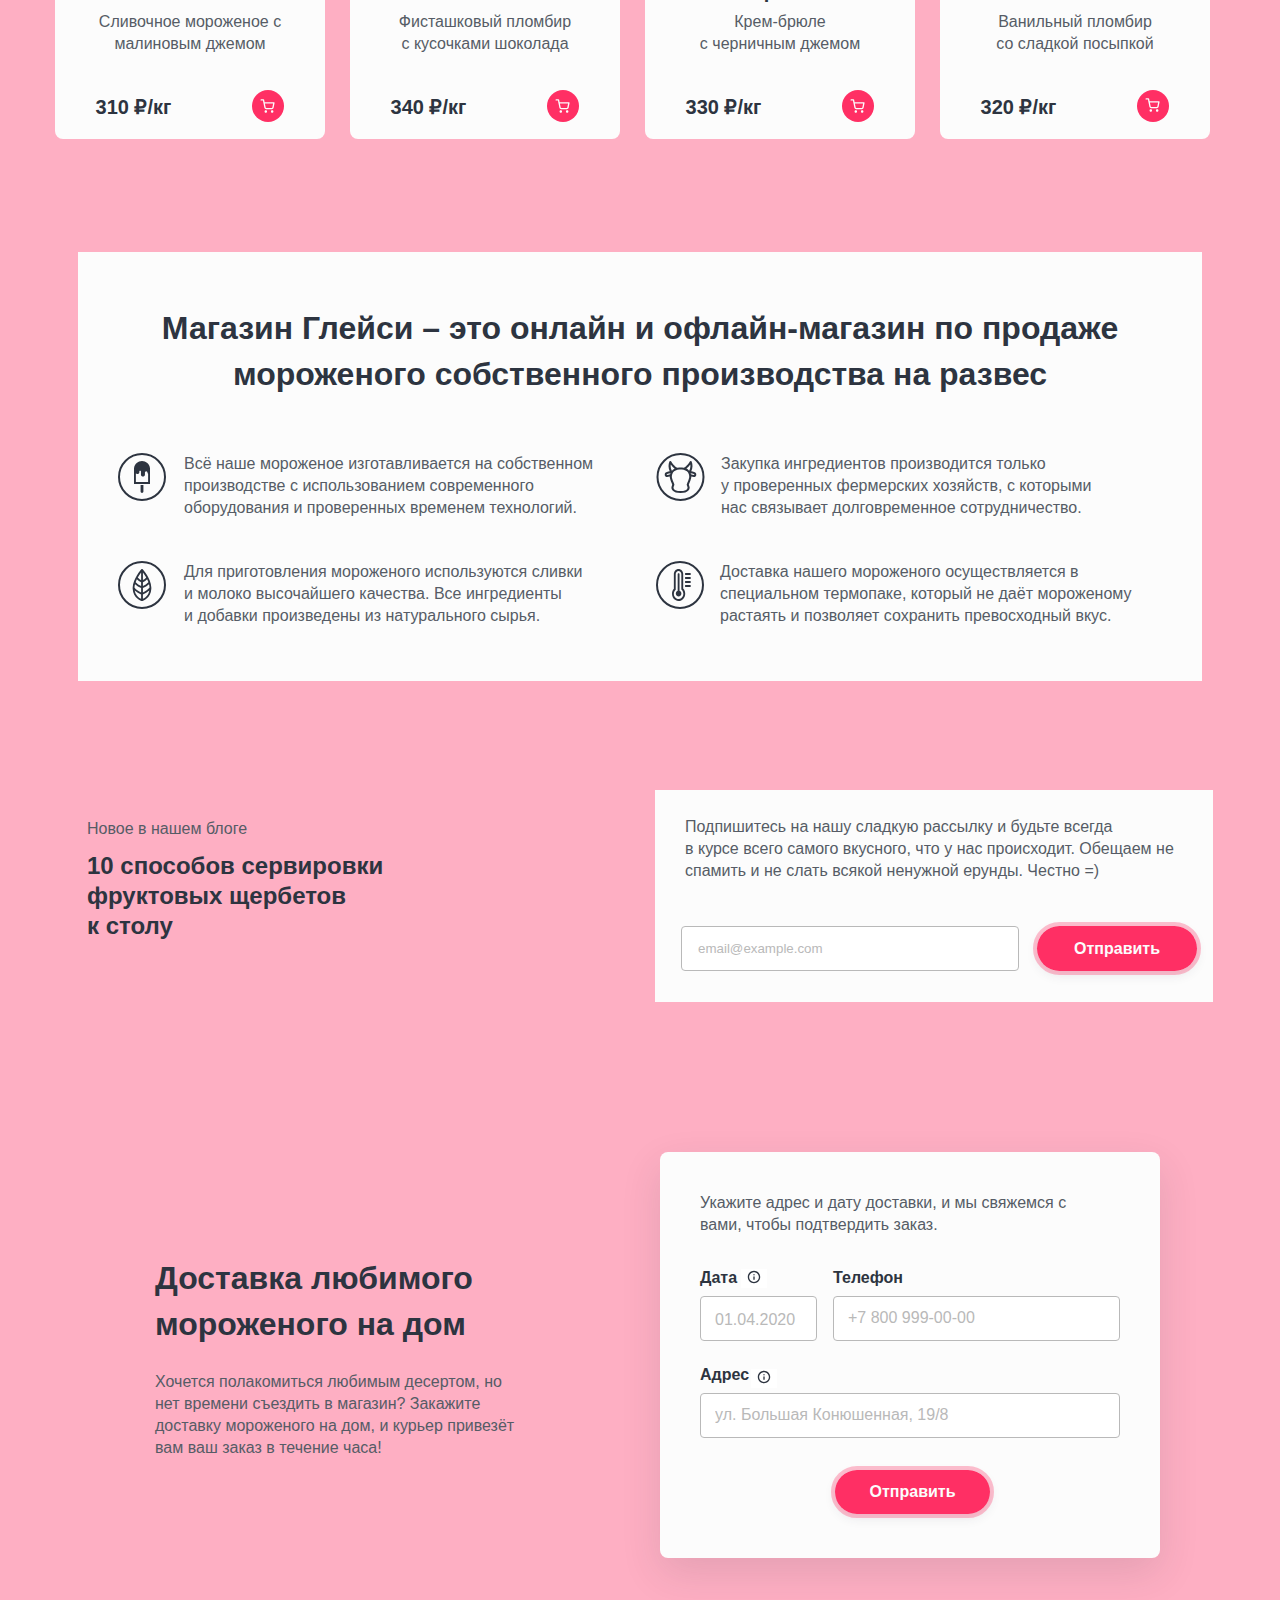
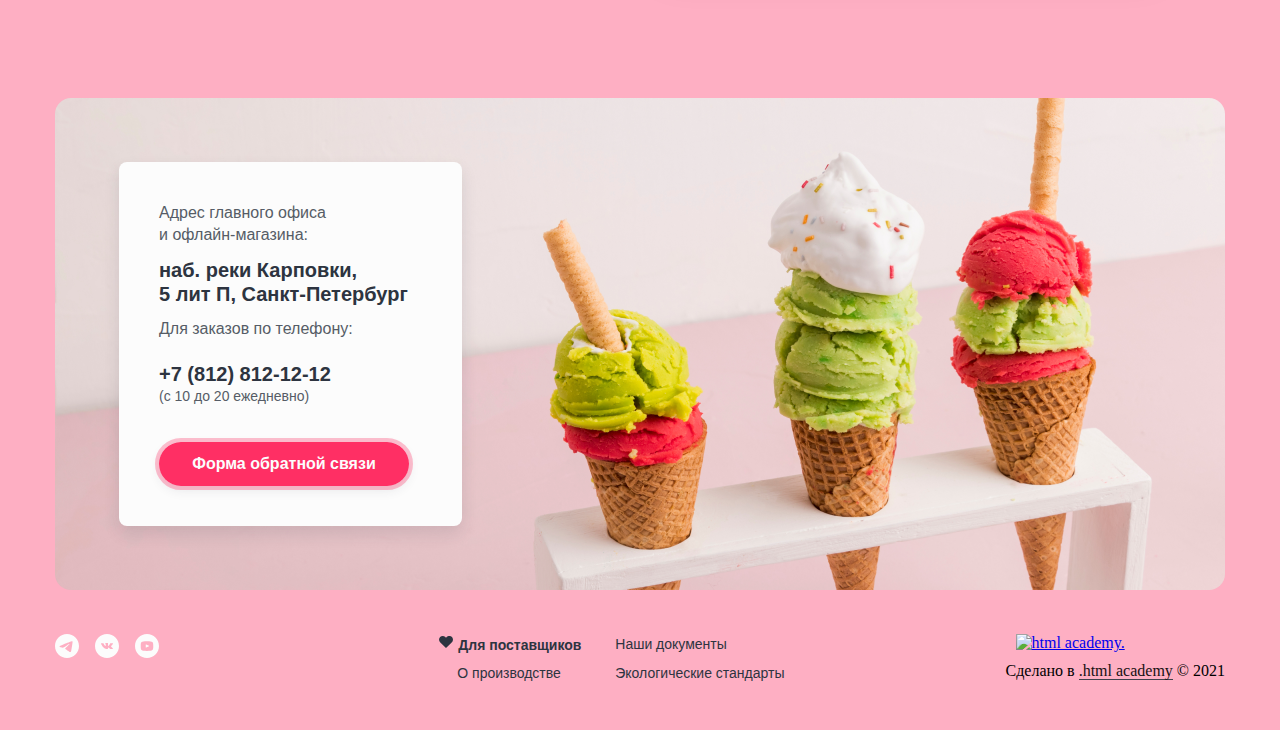
==== commit bbae6c56: "update" ====
--- a/index.html
+++ b/index.html
@@ -3,7 +3,7 @@
 
   <head>
     <meta charset="utf-8">
-    <title>fesfesfsefesf</title>
+    <title>Магазин Глейси</title>
     <link rel="stylesheet" href="/styles/styles.css">
     <link rel="icon" type="image/x-icon" sizes="32x32" href="/images/favicone.png">
   </head>
@@ -15,7 +15,7 @@
           <ul class="navigation-left">
             <li>
               <a class="navigation-logo" href="/index.html">
-                <img class="logo" src="/images/logo.png" alt="Glacy.">
+                <img class="logo" src="/images/logo.png" alt="Glacy." width="137" height="55">
               </a>
             </li>
             <li>
@@ -55,7 +55,7 @@
               </a>
             </li>
             <li>
-              <a class="navigation-link-right" href="#">
+              <a class="navigation-link-right-search" href="#">
                 <svg class="search-icon" width="14" height="14" viewBox="0 0 14 14" fill="none"
                   xmlns="http://www.w3.org/2000/svg">
                   <path fill-rule="evenodd" clip-rule="evenodd"
@@ -212,20 +212,18 @@
               <div class="middle-slider">
                 <img class="ice-cream-red" src="/images/ice-cream.png" alt="ice-cream." width="306" height="507">
                 <button class="slide-main slide-left">
-                  <svg class="slider-left" width="16" height="16" viewBox="0 0 16 16" fill="none"
+                  <svg class="slider-left" width="16" height="16" viewBox="0 0 16 16" fill="currentColor"
                     xmlns="http://www.w3.org/2000/svg">
                     <path fill-rule="evenodd" clip-rule="evenodd"
-                      d="M8.86474 13.1352c.25969.2597.68075.2597.94045 0 .25971-.2597.25971-.6807 0-.9404L5.60391 7.99351l4.20132-4.20132c.25967-.2597.25967-.68075-.00001-.94045-.25969-.2597-.68075-.2597-.94045 0L4.19606 7.52045c-.00095.00094-.00189.00188-.00284.00283-.2597.2597-.2597.68075 0 .94045l4.67152 4.67147Z"
-                      fill="#FCFCFC" />
+                      d="M8.86474 13.1352c.25969.2597.68075.2597.94045 0 .25971-.2597.25971-.6807 0-.9404L5.60391 7.99351l4.20132-4.20132c.25967-.2597.25967-.68075-.00001-.94045-.25969-.2597-.68075-.2597-.94045 0L4.19606 7.52045c-.00095.00094-.00189.00188-.00284.00283-.2597.2597-.2597.68075 0 .94045l4.67152 4.67147Z" />
                   </svg>
                   <span class="visually-hidden">Предыдущее фото.</span>
                 </button>
                 <button class="slide-main slide-right">
-                  <svg class="slider-right" width="16" height="16" viewBox="0 0 16 16" fill="none"
+                  <svg class="slider-right" width="16" height="16" viewBox="0 0 16 16" fill="currentColor"
                     xmlns="http://www.w3.org/2000/svg">
                     <path fill-rule="evenodd" clip-rule="evenodd"
-                      d="M7.1352 2.86476c-.2597-.2597-.68075-.2597-.94045 0-.2597.2597-.2597.68075 0 .94045L10.396 8.00649 6.19471 12.2078c-.2597.2597-.2597.6808 0 .9405.2597.2597.68076.2597.94045 0l4.66874-4.66875c.0009-.00094.0019-.00188.0028-.00283.2597-.2597.2597-.68075 0-.94045L7.1352 2.86476Z"
-                      fill="#FCFCFC" />
+                      d="M7.1352 2.86476c-.2597-.2597-.68075-.2597-.94045 0-.2597.2597-.2597.68075 0 .94045L10.396 8.00649 6.19471 12.2078c-.2597.2597-.2597.6808 0 .9405.2597.2597.68076.2597.94045 0l4.66874-4.66875c.0009-.00094.0019-.00188.0028-.00283.2597-.2597.2597-.68075 0-.94045L7.1352 2.86476Z" />
                   </svg>
                   <span class="visually-hidden">Следующее фото.</span>
                 </button>
@@ -241,9 +239,8 @@
                 </a>
                 <ul class="social-list">
                   <li class="social-item">
-                    <a href="#">
-                      <svg class="button-social" width="24" height="24" viewBox="0 0 24 24" fill="none"
-                        xmlns="http://www.w3.org/2000/svg">
+                    <a class="button-social" href="#">
+                      <svg width="24" height="24" viewBox="0 0 24 24" fill="none" xmlns="http://www.w3.org/2000/svg">
                         <path fill-rule="evenodd" clip-rule="evenodd"
                           d="M24 12c0 6.627-5.373 12-12 12S0 18.627 0 12 5.373 0 12 0s12 5.373 12 12ZM12.43 8.859c-1.167.485-3.5 1.49-6.998 3.014-.568.226-.866.447-.893.663-.046.366.412.51 1.034.705.085.027.173.054.263.084.613.199 1.437.432 1.865.441.389.008.823-.152 1.302-.48 3.268-2.207 4.955-3.322 5.061-3.346.075-.017.179-.039.249.024.07.062.063.18.056.212-.046.193-1.84 1.862-2.77 2.726-.29.269-.495.46-.537.504-.094.097-.19.19-.282.279-.57.548-.996.96.024 1.632.49.323.882.59 1.273.856.427.291.853.581 1.405.943.14.092.274.187.405.28.497.355.944.673 1.496.623.32-.03.652-.331.82-1.23.397-2.126 1.179-6.73 1.36-8.628.011-.15759.0043-.31591-.02-.472-.0145-.12607-.0759-.24207-.172-.325-.143-.117-.365-.142-.465-.14-.451.008-1.143.249-4.476 1.635Z"
                           fill="#FCFCFC" />
@@ -252,9 +249,8 @@
                     </a>
                   </li>
                   <li class="social-item">
-                    <a href="#">
-                      <svg class="button-social" width="24" height="24" viewBox="0 0 24 24" fill="none"
-                        xmlns="http://www.w3.org/2000/svg">
+                    <a class="button-social" href="#">
+                      <svg width="24" height="24" viewBox="0 0 24 24" fill="none" xmlns="http://www.w3.org/2000/svg">
                         <path fill-rule="evenodd" clip-rule="evenodd"
                           d="M24 12c0 6.6274-5.3726 12-12 12-6.62742 0-12-5.3726-12-12C0 5.37258 5.37258 0 12 0c6.6274 0 12 5.37258 12 12Zm-11.4116 2.9749h-.7173s-1.5826.0835-2.97631-1.1882c-1.51993-1.3872-2.8623-4.13968-2.8623-4.13968s-.07738-.18048.00668-.26772c.09449-.09809.35189-.10437.35189-.10437l1.71461-.00985s.1616.0237.27727.09809c.0953.0614.14873.17619.14873.17619s.27711.61424.64414 1.16994c.71631 1.0849 1.04999 1.3222 1.29319 1.2059.3543-.1694.2481-1.5336.2481-1.5336s.0065-.49514-.1784-.71559c-.1432-.17091-.4133-.22074-.5325-.23473-.09649-.01128.0619-.20761.2671-.2957.3086-.1325.8535-.14007 1.4973-.13422.5016.00443.6459.03184.8421.07339.455.0963.4409.40488.4102 1.07065-.0091.199-.0197.4298-.0197.6964 0 .06-.002.1239-.0041.1897-.0106.341-.0228.7314.2333.8765.1313.0742.4525.0111 1.256-1.1847.3809-.5667.6665-1.23306.6665-1.23306s.0624-.11879.1593-.16976c.0992-.05197.233-.03598.233-.03598l1.8043-.00985s.5422-.05669.63.15777c.092.22516-.2027.75088-.9398 1.61198-.6954.8123-1.0357 1.1143-1.0089 1.3792.0199.1962.2411.3721.6687.72.8882.7225 1.1249 1.1019 1.1812 1.1921.0045.0073.0079.0127.0103.0162.3975.5777-.4408.623-.4408.623l-1.6025.0195s-.3444.0599-.7976-.213c-.237-.1426-.4688-.3754-.6895-.5972-.3375-.3391-.6495-.6526-.9157-.5786-.4467.1242-.4326.9678-.4326.9678s.0032.1802-.0986.2761c-.1106.1045-.3273.1254-.3273.1254Z"
                           fill="#FCFCFC" />
@@ -263,9 +259,8 @@
                     </a>
                   </li>
                   <li class="social-item">
-                    <a href="#">
-                      <svg class="button-social" width="24" height="24" viewBox="0 0 24 24" fill="none"
-                        xmlns="http://www.w3.org/2000/svg">
+                    <a class="button-social" href="#">
+                      <svg width="24" height="24" viewBox="0 0 24 24" fill="none" xmlns="http://www.w3.org/2000/svg">
                         <path
                           d="m14.0037 11.7913-2.8074-1.31c-.245-.1138-.4463.0137-.4463.2849v2.4676c0 .2712.2013.3987.4463.285l2.8062-1.3101c.2463-.1149.2462-.3024.0012-.4174ZM12 0C5.3725 0 0 5.3725 0 12s5.3725 12 12 12 12-5.3725 12-12S18.6275 0 12 0Zm0 16.875c-6.1425 0-6.25-.5537-6.25-4.875 0-4.32125.1075-4.875 6.25-4.875s6.25.55375 6.25 4.875c0 4.3213-.1075 4.875-6.25 4.875Z"
                           fill="#FCFCFC" />
@@ -474,7 +469,7 @@
             </div>
             <div class="banner-right">
               <h3 class="banner-title">Маршмеллоу даром!</h3>
-              <p class="banner-text">При покупке 2 кг пломбира добавим в ваш заказ упаковку нежных зефирок
+              <p class="banner-text">При покупке 2 кг пломбира добавим<br> в ваш заказ упаковку нежных<br> зефирок
                 совершенно бесплатно.</p>
               <button class="button-banner">Хочу подарок</button>
             </div>
@@ -555,7 +550,7 @@
         </section>
         <section class="about">
           <div class="about-wrapper">
-            <h2 class="banner-title-main">Магазин Глейси – это онлайн и офлайн-магазин по продаже мороженого
+            <h2 class="banner-title-about">Магазин Глейси – это онлайн и офлайн-магазин по продаже мороженого
               собственного производства на развес</h2>
             <div class="about-info">
               <div class="about-top">
@@ -566,10 +561,10 @@
                     d="M24 8c-1.958.00227-3.8474.72169-5.311 2.0223-1.4636 1.3006-2.4001 3.0923-2.6325 5.0365H16v15.8871h16V15.0588h-.0565c-.2324-1.9442-1.1689-3.7359-2.6325-5.0365C27.8474 8.72169 25.958 8.00227 24 8Zm6.1176 21.0635H17.8824v-8.6776c.1745.2105.3977.3753.6502.4803.2525.1049.5268.1468.7992.122 1.2141 0 2.0047-.6776 2.0047-1.5341v-.8188c-.0123-.113-.0006-.2273.0343-.3355.0349-.1081.0921-.2077.168-.2923.0759-.0846.1688-.1522.2726-.1985.1038-.0463.2161-.0703.3298-.0703.1136 0 .226.024.3298.0703.1038.0463.1966.1139.2725.1985.076.0846.1332.1842.1681.2923.0348.1082.0465.2225.0343.3355v3.0965c.0031.2491.059.4948.1642.7207.1051.2259.257.4269.4456.5897s.4097.2838.6485.3548c.2388.071.49.0905.737.0571.241.0344.4866.018.721-.0479.2344-.066.4524-.1801.6402-.3351.1878-.155.3412-.3475.4504-.5652.1091-.2176.1717-.4556.1837-.6988v-2.08c-.0152-.1755.0063-.3521.0631-.5188.0567-.1666.1475-.3197.2665-.4494.119-.1298.2637-.2334.4249-.3042.1611-.0709.3353-.1075.5114-.1075.176 0 .3502.0366.5113.1075.1612.0708.3059.1744.4249.3042.119.1297.2098.2828.2666.4494.0567.1667.0782.3433.063.5188-.0031.0281-.0031.0565 0 .0847.0238.1822.0944.3551.2049.5019.1105.1468.2572.2625.4257.3357V29.12l.0188-.0565ZM22.5882 38.5882c0 .3745.1488.7335.4135.9983.2648.2648.6239.4135.9983.4135.3744 0 .7335-.1487.9983-.4135.2647-.2648.4135-.6238.4135-.9983v-6.7011h-2.8236v6.7011Z"
                     fill="#2D3440" />
                 </svg>
-                <p class="about-text">Всё наше мороженое изготавливается на собственном производстве с
+                <p class="about-text-left">Всё наше мороженое изготавливается на собственном производстве с
                   использованием
                   современного оборудования и проверенных временем технологий.</p>
-                <svg class="about-logo" width="49" height="48" viewBox="0 0 49 48" fill="none"
+                <svg class="about-logo logo-cow" width="49" height="48" viewBox="0 0 49 48" fill="none"
                   xmlns="http://www.w3.org/2000/svg">
                   <circle cx="24.5" cy="24" r="23" stroke="#2D3440" stroke-width="2" />
                   <g clip-path="url(#a)">
@@ -583,8 +578,8 @@
                     </clipPath>
                   </defs>
                 </svg>
-                <p class="about-text">Закупка ингредиентов производится только
-                  у проверенных фермерских хозяйств, с которыми
+                <p class="about-text-right">Закупка ингредиентов производится только<br>
+                  у проверенных фермерских хозяйств, с которыми<br>
                   нас связывает долговременное сотрудничество.</p>
               </div>
               <div class="about-bottom">
@@ -595,11 +590,11 @@
                     d="M33.3243 26.4851c-.4067-9.0754-8.3149-17.86415-8.6674-18.24627h-.0451l-.1085-.12419-.1175-.07643h-.5061L23.708 8h-.0452l-.1627.11464-.0994.08597h-.0452c-.3525.42034-8.2607 9.21869-8.6855 18.28449-.0045.0667-.0045.1338 0 .2006v1.0412c.3435 9.8396 9.038 12.247 9.1103 12.2661h.2259c.0751.0093.1509.0093.226 0 .0813 0 8.7667-2.4742 9.1011-12.2661v-1.0412c0-.0669-.009-.1338-.009-.2006ZM17.0561 23.132c1.8052 1.64 3.8463 2.9654 6.0463 3.9262v4.3467c-2.2143-1.156-5.6216-3.2099-6.6248-5.0154.0814-1.1024.2661-2.1936.5513-3.2575h.0272Zm1.8075-4.8721c1.1821 1.3052 2.6325 2.3054 4.2388 2.9232v3.7639c-2.0194-.9009-3.8593-2.1974-5.4227-3.8212.3438-.9779.7391-1.9346 1.1839-2.8659Zm11.4872 2.8659c-1.5627 1.6247-3.4028 2.9213-5.4227 3.8212v-3.7639c1.5934-.623 3.0309-1.6229 4.2026-2.9232.4559.918.8633 1.862 1.2201 2.8277v.0382Zm-5.4227-1.9679v-7.6424c1.2079 1.5658 2.3102 3.2193 3.2988 4.9485-.8717 1.1714-2.014 2.086-3.3169 2.6557l.0181.0382Zm0 12.2661v-4.3658c2.2084-.9522 4.2587-2.2712 6.0735-3.9071.2768 1.0679.4524 2.1624.5242 3.2671-.9942 1.7768-4.4015 3.8212-6.6158 4.9675l.0181.0383Zm-1.8076-12.2661c-1.3089-.577-2.4524-1.5057-3.3169-2.6939.9868-1.7456 2.0892-3.4151 3.2988-4.9963l.0181 7.6902Zm-6.4531 10.2504c1.9767 1.6417 4.1381 3.0182 6.435 4.0982v4.2033c-1.6431-.7056-3.0929-1.8351-4.2169-3.2852-1.1241-1.4501-1.8866-3.1747-2.2181-5.0163Zm8.2426 8.3111V33.497c2.2988-1.0722 4.4607-2.4459 6.435-4.0887-.3174 1.8486-1.0746 3.5815-2.2003 5.0354-1.1258 1.454-2.5831 2.5813-4.2347 3.2757Z"
                     fill="#2D3440" />
                 </svg>
-                <p class="about-text">Для приготовления мороженого используются сливки и молоко высочайшего
+                <p class="about-text-left">Для приготовления мороженого используются сливки<br>и молоко высочайшего
                   качества.
-                  Все ингредиенты
+                  Все ингредиенты<br>
                   и добавки произведены из натурального сырья.</p>
-                <svg class="about-logo" width="48" height="48" viewBox="0 0 48 48" fill="none"
+                <svg class="about-logo logo-cow" width="48" height="48" viewBox="0 0 48 48" fill="none"
                   xmlns="http://www.w3.org/2000/svg">
                   <circle cx="24" cy="24" r="23" stroke="#2D3440" stroke-width="2" />
                   <path
@@ -609,7 +604,8 @@
                     d="M23.5335 29.6384V13.14c0-.2673-.0977-.5236-.2717-.7126-.174-.189-.41-.2952-.6561-.2952-.246 0-.482.1062-.656.2952-.174.189-.2717.4453-.2717.7126v16.4984c-.619.2378-1.1408.7056-1.473 1.3208-.3322.6152-.4535 1.3382-.3425 2.0411.1111.703.4473 1.3407.9493 1.8004.5019.4598 1.1374.7119 1.7939.7119.6566 0 1.292-.2521 1.794-.7119.502-.4597.8382-1.0974.9492-1.8004.1111-.7029-.0102-1.4259-.3424-2.0411-.3323-.6152-.854-1.083-1.473-1.3208ZM34.6667 11.9407h-5.5666v2.0157h5.5666v-2.0157ZM34.6667 15.9721h-5.5666v2.0157h5.5666v-2.0157ZM34.6667 20.0034h-5.5666v2.0157h5.5666v-2.0157ZM34.6667 24.0348h-5.5666v2.0157h5.5666v-2.0157Z"
                     fill="#2D3440" />
                 </svg>
-                <p class="about-text">Доставка нашего мороженого осуществляется в специальном термопаке, который не
+                <p class="about-text-right">Доставка нашего мороженого осуществляется в специальном термопаке, который
+                  не
                   даёт
                   мороженому растаять и позволяет сохранить превосходный вкус.</p>
               </div>
@@ -620,12 +616,12 @@
           <div class="news-wrap">
             <div class="left-news">
               <p class="left-text-news">Новое в нашем блоге</p>
-              <h3 class="left-title-news">10 способов сервировки фруктовых щербетов
+              <h3 class="left-title-news">10 способов сервировки фруктовых щербетов<br>
                 к столу</h3>
             </div>
             <div class="right-news">
               <div class="right-news-wrapper">
-                <p class="right-text-news">Подпишитесь на нашу сладкую рассылку и будьте всегда
+                <p class="right-text-news">Подпишитесь на нашу сладкую рассылку и будьте всегда<br>
                   в курсе всего самого вкусного, что у нас происходит. Обещаем не спамить и не слать всякой ненужной
                   ерунды. Честно =)</p>
                 <form action="http://echo.htmlacademy.ru" method="post">
@@ -720,9 +716,8 @@
       <div class="left-footer">
         <ul class="footer-social-list">
           <li class="footer-social-item">
-            <a href="#">
-              <svg class="button-social" width="24" height="24" viewBox="0 0 24 24" fill="none"
-                xmlns="http://www.w3.org/2000/svg">
+            <a class="button-social" href="#">
+              <svg width="24" height="24" viewBox="0 0 24 24" fill="none" xmlns="http://www.w3.org/2000/svg">
                 <path fill-rule="evenodd" clip-rule="evenodd"
                   d="M24 12c0 6.627-5.373 12-12 12S0 18.627 0 12 5.373 0 12 0s12 5.373 12 12ZM12.43 8.859c-1.167.485-3.5 1.49-6.998 3.014-.568.226-.866.447-.893.663-.046.366.412.51 1.034.705.085.027.173.054.263.084.613.199 1.437.432 1.865.441.389.008.823-.152 1.302-.48 3.268-2.207 4.955-3.322 5.061-3.346.075-.017.179-.039.249.024.07.062.063.18.056.212-.046.193-1.84 1.862-2.77 2.726-.29.269-.495.46-.537.504-.094.097-.19.19-.282.279-.57.548-.996.96.024 1.632.49.323.882.59 1.273.856.427.291.853.581 1.405.943.14.092.274.187.405.28.497.355.944.673 1.496.623.32-.03.652-.331.82-1.23.397-2.126 1.179-6.73 1.36-8.628.011-.15759.0043-.31591-.02-.472-.0145-.12607-.0759-.24207-.172-.325-.143-.117-.365-.142-.465-.14-.451.008-1.143.249-4.476 1.635Z"
                   fill="#FCFCFC" />
@@ -731,9 +726,8 @@
             </a>
           </li>
           <li class="social-item">
-            <a href="#">
-              <svg class="button-social" width="24" height="24" viewBox="0 0 24 24" fill="none"
-                xmlns="http://www.w3.org/2000/svg">
+            <a class="button-social" href="#">
+              <svg width="24" height="24" viewBox="0 0 24 24" fill="none" xmlns="http://www.w3.org/2000/svg">
                 <path fill-rule="evenodd" clip-rule="evenodd"
                   d="M24 12c0 6.6274-5.3726 12-12 12-6.62742 0-12-5.3726-12-12C0 5.37258 5.37258 0 12 0c6.6274 0 12 5.37258 12 12Zm-11.4116 2.9749h-.7173s-1.5826.0835-2.97631-1.1882c-1.51993-1.3872-2.8623-4.13968-2.8623-4.13968s-.07738-.18048.00668-.26772c.09449-.09809.35189-.10437.35189-.10437l1.71461-.00985s.1616.0237.27727.09809c.0953.0614.14873.17619.14873.17619s.27711.61424.64414 1.16994c.71631 1.0849 1.04999 1.3222 1.29319 1.2059.3543-.1694.2481-1.5336.2481-1.5336s.0065-.49514-.1784-.71559c-.1432-.17091-.4133-.22074-.5325-.23473-.09649-.01128.0619-.20761.2671-.2957.3086-.1325.8535-.14007 1.4973-.13422.5016.00443.6459.03184.8421.07339.455.0963.4409.40488.4102 1.07065-.0091.199-.0197.4298-.0197.6964 0 .06-.002.1239-.0041.1897-.0106.341-.0228.7314.2333.8765.1313.0742.4525.0111 1.256-1.1847.3809-.5667.6665-1.23306.6665-1.23306s.0624-.11879.1593-.16976c.0992-.05197.233-.03598.233-.03598l1.8043-.00985s.5422-.05669.63.15777c.092.22516-.2027.75088-.9398 1.61198-.6954.8123-1.0357 1.1143-1.0089 1.3792.0199.1962.2411.3721.6687.72.8882.7225 1.1249 1.1019 1.1812 1.1921.0045.0073.0079.0127.0103.0162.3975.5777-.4408.623-.4408.623l-1.6025.0195s-.3444.0599-.7976-.213c-.237-.1426-.4688-.3754-.6895-.5972-.3375-.3391-.6495-.6526-.9157-.5786-.4467.1242-.4326.9678-.4326.9678s.0032.1802-.0986.2761c-.1106.1045-.3273.1254-.3273.1254Z"
                   fill="#FCFCFC" />
@@ -742,9 +736,8 @@
             </a>
           </li>
           <li class="social-item">
-            <a href="#">
-              <svg class="button-social" width="24" height="24" viewBox="0 0 24 24" fill="none"
-                xmlns="http://www.w3.org/2000/svg">
+            <a class="button-social" href="#">
+              <svg width="24" height="24" viewBox="0 0 24 24" fill="none" xmlns="http://www.w3.org/2000/svg">
                 <path
                   d="m14.0037 11.7913-2.8074-1.31c-.245-.1138-.4463.0137-.4463.2849v2.4676c0 .2712.2013.3987.4463.285l2.8062-1.3101c.2463-.1149.2462-.3024.0012-.4174ZM12 0C5.3725 0 0 5.3725 0 12s5.3725 12 12 12 12-5.3725 12-12S18.6275 0 12 0Zm0 16.875c-6.1425 0-6.25-.5537-6.25-4.875 0-4.32125.1075-4.875 6.25-4.875s6.25.55375 6.25 4.875c0 4.3213-.1075 4.875-6.25 4.875Z"
                   fill="#FCFCFC" />
@@ -776,21 +769,10 @@
         </ul>
       </div>
       <div class="right-footer">
-        <a class="html-logo" href="https://htmlacademy.ru/">
-          <svg width="93" height="27" viewBox="0 0 93 27" fill="none" xmlns="http://www.w3.org/2000/svg">
-            <g clip-path="url(#a)" fill="#2D3440">
-              <path
-                d="M0 10.4163v2.0832h1.98768v-2.0832H0ZM9.41854 3.66311c-1.26176 0-2.28152.57289-2.92104 1.40621h-.06914V0H4.78638v12.4997h1.64198V8.21161c0-1.71871 1.07163-2.95132 2.6445-2.95132 1.48644 0 2.35064 1.11109 2.35064 2.6041v4.63531h1.642V7.56926c0-2.37842-1.4692-3.90615-3.64696-3.90615ZM21.5252 3.90628h-3.8889V.868164h-1.642V3.90628h-1.5556v1.59719h1.5556v4.84363c0 1.3888.7778 2.1527 2.1778 2.1527h3.3531v-1.6145h-3.0247c-.5531 0-.8642-.3125-.8642-.8507V5.50347h3.8889V3.90628ZM33.2548 3.68042c-1.3137 0-2.316.64234-2.8692 1.66663h-.0518c-.5013-1.00691-1.4346-1.66663-2.7136-1.66663-1.1407 0-2.005.60762-2.5235 1.45831h-.0692V3.90612h-1.5728v8.59348h1.642V8.09004c0-1.61455.8468-2.79507 2.126-2.82979 1.2098-.03472 1.9185.83331 1.9185 2.13535v5.104h1.642V7.95115c0-1.92703 1.1407-2.6909 2.1259-2.6909 1.1926 0 1.9014.83331 1.9014 2.13535v5.104h1.6418V7.222c0-2.08327-1.1753-3.54158-3.1975-3.54158ZM38.6776 10.2775c0 1.4062.7951 2.2222 2.2642 2.2222h1.6247v-1.5972h-1.3828c-.5531 0-.8643-.3125-.8643-.8507V0h-1.6418v10.2775ZM23.3752 15.9364h-.0692c-.6407-.863-1.6794-1.467-3.0647-1.4843-2.5454-.0345-4.3635 1.8467-4.3635 4.5045 0 2.6752 1.8527 4.5564 4.3461 4.5219 1.4198-.0174 2.4414-.6559 3.0821-1.5707h.0692v1.3289h1.6278v-8.543h-1.6278v1.2427Zm-2.9089 5.9543c-1.8007 0-2.9435-1.3118-2.9435-2.9341 0-1.6223 1.1428-2.9339 2.9435-2.9339 1.7489 0 2.8918 1.3116 2.8918 2.9339 0 1.6052-1.1429 2.9341-2.8918 2.9341ZM35.752 17.8003c-.3983-1.933-2.1125-3.3482-4.3634-3.3482-2.7185 0-4.5365 1.9848-4.5365 4.5046 0 2.5197 1.818 4.5218 4.5365 4.5218 2.2509 0 3.9651-1.4498 4.3634-3.4h-1.7142c-.3463 1.0873-1.3679 1.8293-2.6319 1.8293-1.7662 0-2.9091-1.3289-2.9091-2.9511 0-1.6224 1.1429-2.934 2.9091-2.934 1.3159 0 2.2856.7766 2.6319 1.7776h1.7142ZM44.5459 15.9364h-.0693c-.6406-.863-1.6796-1.467-3.0649-1.4843-2.5453-.0345-4.3634 1.8467-4.3634 4.5045 0 2.6752 1.8528 4.5564 4.3461 4.5219 1.4199-.0174 2.4416-.6559 3.0822-1.5707h.0693v1.3289h1.6276v-8.543h-1.6276v1.2427Zm-2.909 5.9543c-1.8009 0-2.9436-1.3118-2.9436-2.9341 0-1.6223 1.1427-2.9339 2.9436-2.9339 1.7489 0 2.8916 1.3116 2.8916 2.9339 0 1.6052-1.1427 2.9341-2.8916 2.9341ZM55.5201 16.0227h-.0692c-.6407-.9148-1.7144-1.5533-3.0823-1.5706-2.4932-.0345-4.346 1.8467-4.346 4.5218 0 2.6578 1.8181 4.5391 4.3634 4.5046 1.3505-.0174 2.4242-.6214 3.0476-1.4843h.0865v1.2425h1.6276V10.8105h-1.6276v5.2122Zm-2.9089 5.8851c-1.801 0-2.9437-1.3115-2.9437-2.9339 0-1.6223 1.1427-2.934 2.9437-2.934 1.7489 0 2.8916 1.3289 2.8916 2.934 0 1.6224-1.1427 2.9339-2.8916 2.9339ZM63.3449 14.4521c-2.6319 0-4.4328 2.0193-4.4328 4.5218 0 2.4335 1.697 4.5046 4.4673 4.5046 2.0086 0 3.619-1.0873 4.1905-2.8996h-1.7144c-.3807.8113-1.2985 1.3289-2.4067 1.3289-1.5583 0-2.6666-1.0354-2.7878-2.3643h7.082c.225-2.8477-1.5584-5.0914-4.3981-5.0914Zm-.0347 1.5706c1.3679 0 2.3896.8457 2.6493 2.071h-5.2638c.2423-1.2081 1.264-2.071 2.6145-2.071ZM79.4126 14.4695c-1.3158 0-2.3201.6385-2.8742 1.6568h-.0521c-.502-1.001-1.4371-1.6568-2.7184-1.6568-1.1427 0-2.0086.604-2.528 1.4497h-.0692v-1.2254H69.595v8.543h1.6449v-4.3836c0-1.6051.8485-2.7787 2.1299-2.8132 1.2119-.0345 1.922.8284 1.922 2.1228v5.074h1.6449v-4.5217c0-1.9157 1.1427-2.6751 2.1297-2.6751 1.1947 0 1.9046.8284 1.9046 2.1228v5.074h1.645v-5.2466c0-2.071-1.1775-3.5207-3.2034-3.5207ZM88.5048 21.8732l-2.9437-7.1796H83.743l3.9133 9.3543-.0172.0345c-.2771.7075-.5888.9664-1.3507.9664h-2.0258v1.6395h2.0258c1.4891 0 2.2856-.673 2.8397-2.1228l3.7748-9.8719h-1.6797l-2.7184 7.1796Z" />
-            </g>
-            <defs>
-              <clipPath id="a">
-                <path fill="#fff" d="M0 0h93v26.7107H0z" />
-              </clipPath>
-            </defs>
-          </svg>
-          <span class="visually-hidden">html academy.</span>
+        <a class="footer-logo-html" href="https://htmlacademy.ru/">
+          <img class="html-logo" src="/images/logo-html.svg" alt="html academy.">
         </a>
-        <p>Сделано в <span class="html-academy-footer">.html academy</span> © 2021</p>
+        <p class="footer-html-text">Сделано в <span class="html-academy-footer">.html academy</span> © 2021</p>
       </div>
     </footer>
     <section class="modal-close modal-container">
--- a/styles/styles.css
+++ b/styles/styles.css
@@ -63,21 +63,21 @@
 .button-banner:hover {
   background: rgba(252, 252, 252, 0.4);
   outline: 4px solid #FCFCFC;
-  box-shadow: 0px 4px 15px rgba(133, 133, 133, 0.15);
-  border-radius: 26px;
-}
-
-.button-banner:focus {
+  box-shadow: 0 4px 15px rgba(133, 133, 133, 0.15);
+  border-radius: 26px;
+}
+
+.button-banner:focus-visible {
   background: rgba(252, 252, 252, 0.5);
   outline: 2px solid #2D3440;
-  box-shadow: 0px 4px 12px rgba(45, 52, 64, 0.1);
+  box-shadow: 0 4px 12px rgba(45, 52, 64, 0.1);
   border-radius: 26px;
 }
 
 .button-banner:active {
   background: #FCFCFC;
   outline: 2px solid #2D3440;
-  box-shadow: 0px 4px 12px rgba(45, 52, 64, 0.1);
+  box-shadow: 0 4px 12px rgba(45, 52, 64, 0.1);
   border-radius: 26px;
 }
 
@@ -105,21 +105,21 @@
 .slider-button:hover {
   background: rgba(252, 252, 252, 0.4);
   outline: 4px solid #FCFCFC;
-  box-shadow: 0px 4px 15px rgba(133, 133, 133, 0.15);
-  border-radius: 26px;
-}
-
-.slider-button:focus {
+  box-shadow: 0 4px 15px rgba(133, 133, 133, 0.15);
+  border-radius: 26px;
+}
+
+.slider-button:focus-visible {
   background: rgba(252, 252, 252, 0.5);
   outline: 2px solid #2D3440;
-  box-shadow: 0px 4px 12px rgba(45, 52, 64, 0.1);
+  box-shadow: 0 4px 12px rgba(45, 52, 64, 0.1);
   border-radius: 26px;
 }
 
 .slider-button:active {
   background: #FCFCFC;
   outline: 2px solid #2D3440;
-  box-shadow: 0px 4px 12px rgba(45, 52, 64, 0.1);
+  box-shadow: 0 4px 12px rgba(45, 52, 64, 0.1);
   border-radius: 26px;
 }
 
@@ -154,7 +154,7 @@
 .subscribe-button:focus-visible {
   background: #FF2F64;
   outline: 2px solid #2D3440;
-  box-shadow: 0px 4px 12px rgba(45, 52, 64, 0.1);
+  box-shadow: 0 4px 12px rgba(45, 52, 64, 0.1);
   border-radius: 26px;
 
 }
@@ -162,7 +162,7 @@
 .subscribe-button:active {
   background: #FEAFC3;
   outline: 2px solid #2D3440;
-  box-shadow: 0px 4px 12px rgba(45, 52, 64, 0.1);
+  box-shadow: 0 4px 12px rgba(45, 52, 64, 0.1);
   border-radius: 26px;
 }
 
@@ -175,7 +175,7 @@
   line-height: 20px;
   text-align: center;
   color: #FCFCFC;
-  width: 160px;
+  width: 155px;
   background: #FF2F64;
   outline: 4px solid rgba(255, 47, 100, 0.3);
   box-shadow: 0 4px 12px rgba(45, 52, 64, 0.1);
@@ -184,8 +184,8 @@
   margin: 0;
   Padding-top: 12px;
   padding-bottom: 12px;
-  margin-top: 32px;
-  margin-left: 130px;
+  margin-top: 24px;
+  margin-left: 135px;
   border-style: none;
 }
 
@@ -199,7 +199,7 @@
 .contact-button:focus-visible {
   background: #FF2F64;
   outline: 2px solid #2D3440;
-  box-shadow: 0px 4px 12px rgba(45, 52, 64, 0.1);
+  box-shadow: 0 4px 12px rgba(45, 52, 64, 0.1);
   border-radius: 26px;
 
 }
@@ -207,7 +207,7 @@
 .contact-button:active {
   background: #FEAFC3;
   outline: 2px solid #2D3440;
-  box-shadow: 0px 4px 12px rgba(45, 52, 64, 0.1);
+  box-shadow: 0 4px 12px rgba(45, 52, 64, 0.1);
   border-radius: 26px;
 }
 
@@ -242,7 +242,7 @@
 .popover-button:focus-visible {
   background: #FF2F64;
   outline: 2px solid #2D3440;
-  box-shadow: 0px 4px 12px rgba(45, 52, 64, 0.1);
+  box-shadow: 0 4px 12px rgba(45, 52, 64, 0.1);
   border-radius: 26px;
 
 }
@@ -250,7 +250,7 @@
 .popover-button:active {
   background: #FEAFC3;
   outline: 2px solid #2D3440;
-  box-shadow: 0px 4px 12px rgba(45, 52, 64, 0.1);
+  box-shadow: 0 4px 12px rgba(45, 52, 64, 0.1);
   border-radius: 26px;
 }
 
@@ -285,7 +285,7 @@
 .personal-area-button:focus-visible {
   background: #FF2F64;
   outline: 2px solid #2D3440;
-  box-shadow: 0px 4px 12px rgba(45, 52, 64, 0.1);
+  box-shadow: 0 4px 12px rgba(45, 52, 64, 0.1);
   border-radius: 26px;
 
 }
@@ -293,7 +293,7 @@
 .personal-area-button:active {
   background: #FEAFC3;
   outline: 2px solid #2D3440;
-  box-shadow: 0px 4px 12px rgba(45, 52, 64, 0.1);
+  box-shadow: 0 4px 12px rgba(45, 52, 64, 0.1);
   border-radius: 26px;
 }
 
@@ -306,7 +306,7 @@
   line-height: 20px;
   text-align: center;
   color: #FCFCFC;
-  width: 260px;
+  width: 250px;
   background: #FF2F64;
   outline: 4px solid rgba(255, 47, 100, 0.3);
   box-shadow: 0 4px 12px rgba(45, 52, 64, 0.1);
@@ -314,7 +314,7 @@
   cursor: pointer;
   margin: 0;
   padding: 12px 32px;
-  margin-top: 32px;
+  margin-top: 24px;
   border-style: none;
 }
 
@@ -328,7 +328,7 @@
 .call-us-button:focus-visible {
   background: #FF2F64;
   outline: 2px solid #2D3440;
-  box-shadow: 0px 4px 12px rgba(45, 52, 64, 0.1);
+  box-shadow: 0 4px 12px rgba(45, 52, 64, 0.1);
   border-radius: 26px;
 
 }
@@ -336,7 +336,7 @@
 .call-us-button:active {
   background: #FEAFC3;
   outline: 2px solid #2D3440;
-  box-shadow: 0px 4px 12px rgba(45, 52, 64, 0.1);
+  box-shadow: 0 4px 12px rgba(45, 52, 64, 0.1);
   border-radius: 26px;
 }
 
@@ -352,15 +352,20 @@
 }
 
 /* navigation */
+.page-header {
+  margin: auto;
+  width: 1170px;
+  margin-top: 25px;
+
+}
+
 .navigation {
   display: flex;
   position: relative;
   flex-direction: row;
   justify-content: space-around;
-  margin: 0 auto;
-  width: 1170px;
-  margin-top: 30px;
-}
+}
+
 .navigation-logo:hover {
   opacity: 0.6;
 }
@@ -373,21 +378,24 @@
 .navigation-logo:active {
   opacity: 0.3;
 }
+
 .navigation-left {
   display: flex;
   flex-direction: row;
   flex-wrap: nowrap;
   list-style: none;
   padding: 0;
-  margin-left: 92px;
+  margin-left: 140px;
+  gap: 9px;
 }
 
 .navigation-right {
   display: flex;
   flex-direction: row;
   list-style: none;
-  gap: 16px;
   padding: 0;
+  margin-left: 90px;
+  gap: 10px;
 }
 
 .navigation-link-left {
@@ -445,12 +453,12 @@
   flex-direction: row;
   position: absolute;
   top: 40px;
-  left: 140px;
+  left: 160px;
   z-index: 1;
   width: 135px;
   min-height: 188px;
   background: #FCFCFC;
-  box-shadow: 0px 8px 16px rgba(45, 52, 64, 0.12);
+  box-shadow: 0 8px 16px rgba(45, 52, 64, 0.12);
   border-radius: 4px;
   padding: 0;
 
@@ -527,38 +535,50 @@
   font-size: 14px;
   line-height: 20px;
   color: #2D3440;
+  padding: 6px 16px;
+  text-decoration: none;
   background: rgba(252, 252, 252, 0.3);
   border-radius: 30px;
-  padding: 6px 16px;
+}
+
+.navigation-link-right-search {
+  font-family: 'Inter', sans-serif;
+  font-style: normal;
+  font-weight: 400;
+  font-size: 14px;
+  line-height: 20px;
+  color: #2D3440;
+  padding: 8px;
   text-decoration: none;
-}
-
-.navigation-link-right:hover {
+  background: rgba(252, 252, 252, 0.3);
+  border-radius: 27px;
+}
+
+.navigation-link-right:hover,
+.navigation-link-right-search:hover {
   background: rgba(252, 252, 252, 0.5);
   border-radius: 27px;
 }
 
-.navigation-link-right:focus-visible {
+.navigation-link-right:focus-visible,
+.navigation-link-right-search:focus-visible {
   background: rgba(252, 252, 252, 0.5);
   outline: 2px solid #2D3440;
   border-radius: 27px;
 }
 
-.navigation-link-right:active {
+.navigation-link-right:active,
+.navigation-link-right-search:active {
   background: #FCFCFC;
   border-radius: 27px;
 }
 
-.navigation-link-right:current {
-  background: #FF4A78;
-  border-radius: 30px;
-}
 
 /*  personal area start */
 
 .personal-area {
   position: absolute;
-  right: 200px;
+  right: 130px;
   bottom: -340px;
   display: flex;
   flex-direction: column;
@@ -635,9 +655,11 @@
   line-height: 20px;
   color: #2D3440;
 }
-dd{
-  margin:0;
-}
+
+dd {
+  margin: 0;
+}
+
 .bottom-area-form {
   display: flex;
   flex-direction: row;
@@ -659,6 +681,7 @@
   line-height: 20px;
   color: #2D3440;
 }
+
 .personal-area-link:hover {
   opacity: 0.6;
 }
@@ -671,6 +694,7 @@
 .personal-area-link:active {
   opacity: 0.3;
 }
+
 /*  personal area end */
 .logo {
   position: absolute;
@@ -686,19 +710,26 @@
   line-height: 20px;
   color: #2D3440;
   text-decoration: none;
-}
+  padding: 8px 16px;
+}
+
 .contact-phone:hover {
-  opacity: 0.6;
+  background: rgba(252, 252, 252, 0.5);
+  border-radius: 30px;
 }
 
 .contact-phone:focus-visible {
-  outline: 2px solid #AF4FFF;
+  background: rgba(252, 252, 252, 0.5);
+  outline: 2px solid #2D3440;
+  border-radius: 30px;
 
 }
 
 .contact-phone:active {
-  opacity: 0.3;
-}
+  background: #FCFCFC;
+  border-radius: 30px;
+}
+
 .search-icon {
   position: relative;
   top: 2px;
@@ -731,7 +762,7 @@
   height: 96px;
   width: 356px;
   bottom: -50px;
-  right: 75px;
+  right: 25px;
   z-index: -1;
 }
 
@@ -743,13 +774,13 @@
   display: flex;
   flex-direction: row;
   padding-top: 44px;
-  padding-left: 26px;
+  padding-left: 16px;
 }
 
 .input-search {
   position: absolute;
   top: -20px;
-  left: -400px;
+  left: -350px;
   box-sizing: border-box;
   width: 290px;
   margin: 0;
@@ -785,7 +816,7 @@
 
 .popover {
   position: absolute;
-  left: 59%;
+  left: 64%;
   bottom: -360px;
   width: 411px;
   background: #FCFCFC;
@@ -963,7 +994,7 @@
 /* popover empty */
 .popover-empty {
   position: absolute;
-  left: 70%;
+  left: 74%;
   bottom: -150px;
   width: 288px;
   height: 156px;
@@ -1000,6 +1031,7 @@
 .slider {
   margin: 0;
   padding: 0;
+
 }
 
 .slider-page-active {
@@ -1007,7 +1039,8 @@
   flex-direction: row;
   flex-wrap: nowrap;
   position: relative;
-  padding-left: 20px;
+  padding-left: 50px;
+  margin-top: 20px;
 }
 
 .slider-page-blue {
@@ -1015,7 +1048,8 @@
   flex-direction: row;
   flex-wrap: nowrap;
   position: relative;
-  padding-left: 20px;
+  padding-left: 50px;
+  margin-top: 20px;
   background: #69A9FF;
 }
 
@@ -1024,14 +1058,16 @@
   flex-direction: row;
   flex-wrap: nowrap;
   position: relative;
-  padding-left: 20px;
+  padding-left: 50px;
+  margin-top: 20px;
   background: #FCC850;
 }
 
 .left-slider {
   display: flex;
   flex-direction: column;
-  margin-top: 150px;
+  margin-top: 139px;
+  margin-left: 20px;
 }
 
 .slider-title {
@@ -1066,7 +1102,7 @@
   padding: 0;
   gap: 8px;
   list-style-type: none;
-  padding-top: 169px;
+  padding-top: 119px;
 }
 
 .slider-pagination-button {
@@ -1079,12 +1115,14 @@
   cursor: pointer;
   border: none;
   opacity: 0.3;
+  z-index: -1;
 }
 
 .slider-pagination-button:hover {
   background: rgba(252, 252, 252, 0.3);
   outline: 1px solid #FCFCFC;
   border-radius: 100px;
+
 }
 
 .slider-pagination-button:focus {
@@ -1110,8 +1148,8 @@
 }
 
 .middle-slider {
-  margin-left: 25px;
-  margin-top: 30px;
+  margin-left: 22px;
+  margin-top: 24px;
 }
 
 .middle-slider::before {
@@ -1121,14 +1159,14 @@
   border-radius: 50%;
   height: 312px;
   width: 312px;
-  top: 143px;
-  right: 359px;
+  top: 123px;
+  right: 299px;
   z-index: -1;
 }
 
 .middle-slider-blue {
-  margin-left: 25px;
-  margin-top: 30px;
+  margin-left: 22px;
+  margin-top: 24px;
 }
 
 .middle-slider-blue::before {
@@ -1138,14 +1176,14 @@
   border-radius: 50%;
   height: 312px;
   width: 312px;
-  top: 143px;
-  right: 359px;
+  top: 123px;
+  right: 299px;
   z-index: -1;
 }
 
 .middle-slider-yellow {
-  margin-left: 25px;
-  margin-top: 30px;
+  margin-left: 22px;
+  margin-top: 24px;
 }
 
 .middle-slider-yellow::before {
@@ -1155,57 +1193,62 @@
   border-radius: 50%;
   height: 312px;
   width: 312px;
-  top: 143px;
-  right: 359px;
+  top: 123px;
+  right: 299px;
   z-index: -1;
 }
 
 .slide-main {
+
   background: rgba(252, 252, 252, 0.3);
   width: 38px;
   height: 38px;
   border: 2px solid #FCFCFC;
   border-radius: 26px;
   cursor: pointer;
+  color: white;
 }
 
 .slide-main:hover {
   background: #FCFCFC;
   border-radius: 26px;
-}
-
-
-.slide-main:focus {
+  color: #2D3440;
+}
+
+
+.slide-main:focus-visible {
   background: rgba(252, 252, 252, 0.3);
   outline: 2px solid #2D3440;
   border-radius: 26px;
   border: none;
+  color: #2D3440;
 }
 
 .slide-main:active {
   background: rgba(252, 252, 252, 0.5);
   border-radius: 26px;
+  border: none;
 }
 
 .slide-left {
-  position: absolute;
-  right: 648px;
-  bottom: 290px;
+  position: relative;
+  right: 18px;
+  bottom: 257px;
 }
 
 .slide-right {
-  position: absolute;
-  right: 340px;
-  bottom: 290px;
+  position: relative;
+  right: -245px;
+  bottom: 258px;
 }
 
 .right-slider {
   display: flex;
   flex-direction: row;
   flex-wrap: wrap;
-  margin-top: 220px;
-  gap: 50px;
-  margin-left: 100px;
+  margin-top: 210px;
+  gap: 70px;
+  margin-left: 80px;
 }
 
 .left-icecream,
@@ -1226,8 +1269,8 @@
   border-radius: 50%;
   height: 100px;
   width: 100px;
-  top: 243px;
-  right: 163px;
+  top: 233px;
+  right: 143px;
   z-index: -1;
 }
 
@@ -1239,8 +1282,8 @@
   border-radius: 50%;
   height: 100px;
   width: 100px;
-  top: 243px;
-  right: 46px;
+  top: 233px;
+  right: 1px;
   z-index: -1;
 }
 
@@ -1259,8 +1302,8 @@
   border-radius: 50%;
   height: 100px;
   width: 100px;
-  top: 243px;
-  right: 165px;
+  top: 233px;
+  right: 143px;
   z-index: -1;
 }
 
@@ -1272,8 +1315,8 @@
   border-radius: 50%;
   height: 100px;
   width: 100px;
-  top: 243px;
-  right: 48px;
+  top: 233px;
+  right: 1px;
   z-index: -1;
 }
 
@@ -1292,8 +1335,8 @@
   border-radius: 50%;
   height: 100px;
   width: 100px;
-  top: 243px;
-  right: 165px;
+  top: 233px;
+  right: 143px;
   z-index: -1;
 }
 
@@ -1305,45 +1348,56 @@
   border-radius: 50%;
   height: 100px;
   width: 100px;
-  top: 243px;
-  right: 48px;
+  top: 233px;
+  right: 1px;
   z-index: -1;
 }
 
 .social-list {
+  position: relative;
   display: flex;
   flex-direction: row;
   list-style: none;
   gap: 16px;
   margin: 0;
-  padding-top: 170px;
-  padding-left: 140px;
+  padding-top: 100px;
+  padding-left: 120px;
+}
+
+.button-social {
+  display: block;
+  width: 24px;
+  height: 24px;
 }
 
 .button-social:hover {
   outline: 2px solid rgba(252, 252, 252, 0.5);
+  border-radius: 14px;
+  background-color: #000000;
+}
+
+.button-social:focus-visible {
+  outline: 2px solid #2D3440;
   border-radius: 24px;
-}
-
-.button-social:focus {
-  outline: 2px solid #2D3440;
-  border-radius: 24px;
+  background-color: #000000;
+
 }
 
 .button-social:active {
   outline: 2px solid rgba(252, 252, 252, 0.5);
   border-radius: 24px;
   opacity: 0.5;
-  fill: #050505;
+
 }
 
 /* slider end */
+
 /* banner */
 .banner {
   margin: 0 auto;
   width: 1170px;
-  padding-bottom: 81px;
-  margin-top: 50px;
+  padding-bottom: 31px;
+  margin-top: 30px;
 }
 
 .banner-title-main {
@@ -1364,9 +1418,8 @@
   display: flex;
   flex-direction: row;
   flex-wrap: nowrap;
+  align-items: flex-start;
   gap: 30px;
-
-
 }
 
 .banner-left {
@@ -1406,6 +1459,10 @@
   font-size: 24px;
   line-height: 30px;
   color: #2D3440;
+  margin: 0;
+  padding-top: 30px;
+  padding-bottom: 10px;
+  ;
 }
 
 .banner-text {
@@ -1416,10 +1473,12 @@
   line-height: 22px;
   color: #2D3440;
   max-width: 328px;
-  padding-bottom: 26px;
-}
-
+  padding-bottom: 15px;
+}
+
+/* Section Products */
 .products {
+  position: relative;
   margin: 0 auto;
   width: 1170px;
 }
@@ -1432,7 +1491,7 @@
   padding: 0;
   margin: 0;
   gap: 25px;
-
+  margin-top: 30px;
 }
 
 .product-cart-info {
@@ -1440,13 +1499,14 @@
   flex-direction: column;
   text-align: center;
   width: 270px;
-  background-image: linear-gradient(to top, #FCFCFC 282px, #FEAFC3 50px);
+
+  background: #FCFCFC;
+  border-radius: 8px;
 }
 
 .product-photo {
   display: block;
-  padding-left: 51px;
-  border-radius: 50%;
+  transform: translate(51px, -40px);
 }
 
 .cart-title {
@@ -1505,10 +1565,10 @@
   background: rgba(252, 252, 252, 0.3);
   outline: 2px solid #FF2F64;
   border-radius: 26px;
-
-}
-
-.product-button:focus {
+  stroke: #000000;
+}
+
+.product-button:focus-visible {
   background: #FF2F64;
   outline: 2px solid #2D3440;
   border-radius: 26px;
@@ -1524,16 +1584,33 @@
   padding-top: 2px;
 }
 
+/* section About */
 .about {
   margin: 0 auto;
   background-image: url(..//images/waffle.png);
-  padding: 24px 24px;
-  margin-top:50px;
+  padding: 23px 23px;
+  margin-top: 90px;
+
+}
+
+.banner-title-about {
+  font-family: 'Inter', sans-serif;
+  font-style: normal;
+  font-weight: 900;
+  font-size: 32px;
+  line-height: 46px;
+  text-align: center;
+  color: #2D3440;
+  margin: 0;
+  padding-bottom: 56px;
+  padding-top: 41px;
+
 }
 
 .about-wrapper {
   background-color: #FCFCFC;
   position: relative;
+  padding: 12px 12px;
 }
 
 
@@ -1546,25 +1623,50 @@
 .about-top {
   display: flex;
   flex-direction: row;
-  gap: 60px;
-  padding-bottom: 40px;
+
 }
 
 .about-bottom {
   display: flex;
   flex-direction: row;
-  gap: 60px;
-  padding-bottom: 56px;
+
 }
 
 .about-logo {
   position: relative;
-  left: 35px;
-}
-
-.about-text {
-  width: 380px;
-  margin: 0;
+  padding-left: 28px;
+  padding-right: 10px;
+  padding-bottom: 60px;
+}
+
+.logo-cow {
+  position: relative;
+  right: 6px;
+
+}
+
+.about-text-left {
+  font-family: 'Inter', sans-serif;
+  font-style: normal;
+  font-weight: 400;
+  font-size: 16px;
+  line-height: 22px;
+  color: #565C66;
+  width: 450px;
+  margin: 0;
+  padding-left: 8px;
+}
+
+.about-text-right {
+  font-family: 'Inter', sans-serif;
+  font-style: normal;
+  font-weight: 400;
+  font-size: 16px;
+  line-height: 22px;
+  color: #565C66;
+  width: 450px;
+  margin: 0;
+
 }
 
 /* news */
@@ -1579,6 +1681,7 @@
   display: flex;
   flex-direction: row;
   flex-wrap: nowrap;
+  gap: 20px;
 }
 
 .left-news {
@@ -1589,7 +1692,7 @@
   background-image: url(..//images/news.png);
   background-repeat: no-repeat;
   border-radius: 16px;
-  margin-right: 30px;
+
 }
 
 .left-text-news {
@@ -1600,7 +1703,7 @@
   line-height: 20px;
   color: #565C66;
   margin: 0;
-  padding-top: 32px;
+  padding-top: 35px;
   padding-left: 32px;
   padding-bottom: 12px;
 }
@@ -1639,7 +1742,7 @@
   color: #565C66;
   margin: 0;
   padding-top: 26px;
-  padding-left: 26px;
+  padding-left: 30px;
   width: 506px;
 }
 
@@ -1652,7 +1755,7 @@
 
 .input-subscribe {
   box-sizing: border-box;
-  width: 290px;
+  width: 338px;
   margin: 0;
   border: 1px solid #B9B9B9;
   border-radius: 4px;
@@ -1738,7 +1841,7 @@
   width: 460px;
   height: 406px;
   background: #FCFCFC;
-  box-shadow: 0px 15px 40px rgba(45, 52, 64, 0.12);
+  box-shadow: 0 15px 40px rgba(45, 52, 64, 0.12);
   border-radius: 8px;
   margin-top: 64px;
   margin-bottom: 60px;
@@ -1771,7 +1874,7 @@
   flex-direction: row;
   flex-wrap: nowrap;
   gap: 16px;
-  padding-bottom: 40px;
+  padding-bottom: 16px;
 }
 
 .wrapper-column {
@@ -1785,7 +1888,7 @@
   border: 1px solid #B9B9B9;
   border-radius: 4px;
   width: 117px;
-  height: 42px;
+  height: 45px;
   padding-left: 14px;
   padding-top: 5px;
 }
@@ -1840,7 +1943,7 @@
   border: 1px solid #B9B9B9;
   border-radius: 4px;
   width: 287px;
-  height: 42px;
+  height: 45px;
   padding-left: 14px;
 }
 
@@ -1867,7 +1970,7 @@
   border: 1px solid #B9B9B9;
   border-radius: 4px;
   width: 420px;
-  height: 42px;
+  height: 45px;
   padding-left: 14px;
 }
 
@@ -1915,7 +2018,7 @@
 
 .tooltip-toggle-contact {
   position: absolute;
-  bottom: 210px;
+  bottom: 230px;
   right: 448px;
   border-style: none;
   background-color: #FFFFFF;
@@ -1963,10 +2066,10 @@
   flex-direction: column;
   flex-wrap: wrap;
   background: #FCFCFC;
-  box-shadow: 0px 8px 16px rgba(45, 52, 64, 0.12);
+  box-shadow: 0 8px 16px rgba(45, 52, 64, 0.12);
   border-radius: 8px;
-  height: 364px;
-  width: 343px;
+  height: 324px;
+  width: 303px;
   margin-top: 64px;
   margin-left: 64px;
   padding-left: 40px;
@@ -2006,7 +2109,7 @@
   margin: 0;
 }
 
-.dd-call-time,
+
 .dl-call-us {
   margin: 0;
   padding-top: 10px;
@@ -2021,7 +2124,7 @@
   flex-direction: row;
   justify-content: space-between;
   margin-top: 44px;
-
+  padding-bottom: 47px;
 }
 
 .footer-social-list {
@@ -2037,11 +2140,11 @@
 
 .middle-list {
   display: grid;
-  grid-template-columns: 150px 200px;
-  gap: 10px;
+  grid-template-columns: 150px 250px;
+  gap: 8px;
   margin: 0;
   padding: 0;
-  margin-left: 170px;
+  margin-left: 120px;
   list-style-type: none;
 }
 
@@ -2052,6 +2155,7 @@
   font-size: 14px;
   line-height: 20px;
   color: #2D3440;
+  text-decoration: none;
 }
 
 .middle-link {
@@ -2061,28 +2165,55 @@
   font-size: 14px;
   line-height: 20px;
   color: #2D3440;
+  text-decoration: none;
+  padding: 9px 9px;
+}
+
+.middle-link:hover {
+  background: rgba(252, 252, 252, 0.5);
+  border-radius: 30px;
+}
+
+.middle-link:focus-visible {
+  background: rgba(252, 252, 252, 0.5);
+  outline: 2px solid #2D3440;
+  border-radius: 30px;
+}
+
+.middle-link:active {
+  background: #FCFCFC;
+  border-radius: 30px;
 }
 
 .middle-link {
-  padding-left: 18px;
-}
-.middle-link:hover,
-.html-logo:hover,
-.middle-link-active:hover {
+  margin-left: 10px;
+}
+
+.html-logo:hover {
   opacity: 0.6;
 }
 
-.middle-link:focus-visible,
-.html-logo:focus-visible,
-.middle-link-active:focus-visible {
+.html-logo:focus-visible {
   outline: 2px solid #AF4FFF;
 
 }
 
-.middle-link:active,
-.html-logo:active,
-.middle-link-active:active {
+.html-logo:active {
   opacity: 0.3;
+}
+
+.right-footer {
+  margin: 0;
+  padding: 0;
+}
+
+.footer-logo-html {
+  padding-left: 10px;
+}
+
+.footer-html-text {
+  margin: 0;
+  padding-top: 10px;
 }
 
 .html-academy-footer {
@@ -2250,5 +2381,201 @@
   margin-top: 32px;
 }
 
-
 /* modal window end */
+
+/* catalog.html */
+
+.navigation-link-left-button-catalog {
+  display: block;
+  position: relative;
+  top: -8px;
+  font-family: 'Inter', sans-serif;
+  font-style: normal;
+  font-weight: 400;
+  font-size: 16px;
+  line-height: 20px;
+  color: #FCFCFC;
+  width: 95px;
+  height: 36px;
+  background: #FF4A78;
+  border-radius: 30px;
+  cursor: pointer;
+  margin: 0;
+  padding: 0;
+  border-style: none;
+}
+
+.navigation-link-left-button-catalog:hover {
+  background: rgba(252, 252, 252, 0.3);
+  outline: 4px solid #FF2F64;
+  border-radius: 26px;
+  color: #2D3440;
+}
+
+.navigation-link-left-button-catalog:focus-visible {
+  background: #FF2F64;
+  outline: 2px solid #2D3440;
+  box-shadow: 0 4px 12px rgba(45, 52, 64, 0.1);
+  border-radius: 26px;
+
+}
+
+.navigation-link-left-button-catalog:active {
+  background: #FEAFC3;
+  outline: 2px solid #2D3440;
+  box-shadow: 0 4px 12px rgba(45, 52, 64, 0.1);
+  border-radius: 26px;
+}
+
+/* breadcrumbs */
+.breadcrumbs {
+  position: relative;
+  margin-top: 50px;
+}
+
+.bread-wrapper {
+  display: flex;
+  flex-direction: column;
+  flex-wrap: wrap;
+}
+
+.bread-top {
+  display: flex;
+  flex-direction: row;
+  flex-wrap: wrap;
+  gap: 20px;
+}
+
+.bread-link {
+  font-family: 'Inter', sans-serif;
+  font-style: normal;
+  font-weight: 700;
+  font-size: 14px;
+  line-height: 20px;
+  color: #2D3440;
+  text-decoration: none;
+}
+
+.bread-link-active {
+  font-family: 'Inter', sans-serif;
+  font-style: normal;
+  font-weight: 700;
+  font-size: 14px;
+  line-height: 20px;
+  color: #2D3440;
+}
+
+.bread-link:hover,
+.bread-link-active:hover {
+  opacity: 0.6;
+}
+
+.bread-link:focus-visible,
+.bread-link-active:focus-visible {
+  outline: 2px solid #AF4FFF;
+
+}
+
+.bread-link:active,
+.bread-link-active:active {
+  opacity: 0.3;
+}
+
+.bread-arrow {
+  position: absolute;
+  left: 63px;
+  top: 7px;
+}
+
+.bread-title {
+  font-family: 'Inter', sans-serif;
+  font-style: normal;
+  font-weight: 900;
+  font-size: 32px;
+  line-height: 46px;
+  color: #2D3440;
+  margin: 0;
+  padding-top: 16px;
+}
+
+/* products */
+.product-bottom {
+  display: flex;
+  flex-direction: row;
+  flex-wrap: nowrap;
+  margin-left: 410px;
+  margin-top: 40px;
+}
+
+.slider-pagination-bottom {
+  display: flex;
+  flex-direction: row;
+  flex-wrap: nowrap;
+  list-style: none;
+  padding-left: 435px;
+}
+
+.slider-pagination-button-bottom {
+  border: none;
+  background: #FEAFC3;
+  cursor: pointer;
+}
+
+.slider-pagination-button-bottom-active {
+  border: none;
+  background: #FCFCFC;
+  border-radius: 76px;
+  cursor: pointer;
+}
+
+.slider-pagination-button-bottom-left {
+  border: none;
+  background: #FEAFC3;
+  cursor: pointer;
+  opacity: 0.3;
+}
+
+.show-more-button {
+  display: block;
+  position: relative;
+  top: -8px;
+  left: 70px;
+  font-family: 'Inter', sans-serif;
+  font-style: normal;
+  font-weight: 700;
+  font-size: 16px;
+  line-height: 20px;
+  text-align: center;
+  color: #2D3440;
+  width: 179px;
+  height: 44px;
+  background: #FCFCFC;
+  outline: 4px solid rgba(252, 252, 252, 0.4);
+  box-shadow: 0 4px 12px rgba(45, 52, 64, 0.1);
+  border-radius: 26px;
+  cursor: pointer;
+  margin: 0;
+  padding: 0;
+  border-style: none;
+}
+
+.show-more-button:hover {
+  background: rgba(252, 252, 252, 0.4);
+  outline: 4px solid #FCFCFC;
+  box-shadow: 0 4px 15px rgba(133, 133, 133, 0.15);
+  border-radius: 26px;
+}
+
+.show-more-button:focus {
+  background: rgba(252, 252, 252, 0.5);
+  outline: 2px solid #2D3440;
+  box-shadow: 0 4px 12px rgba(45, 52, 64, 0.1);
+  border-radius: 26px;
+}
+
+.show-more-button:active {
+  background: #FCFCFC;
+  outline: 2px solid #2D3440;
+  box-shadow: 0 4px 12px rgba(45, 52, 64, 0.1);
+  border-radius: 26px;
+}
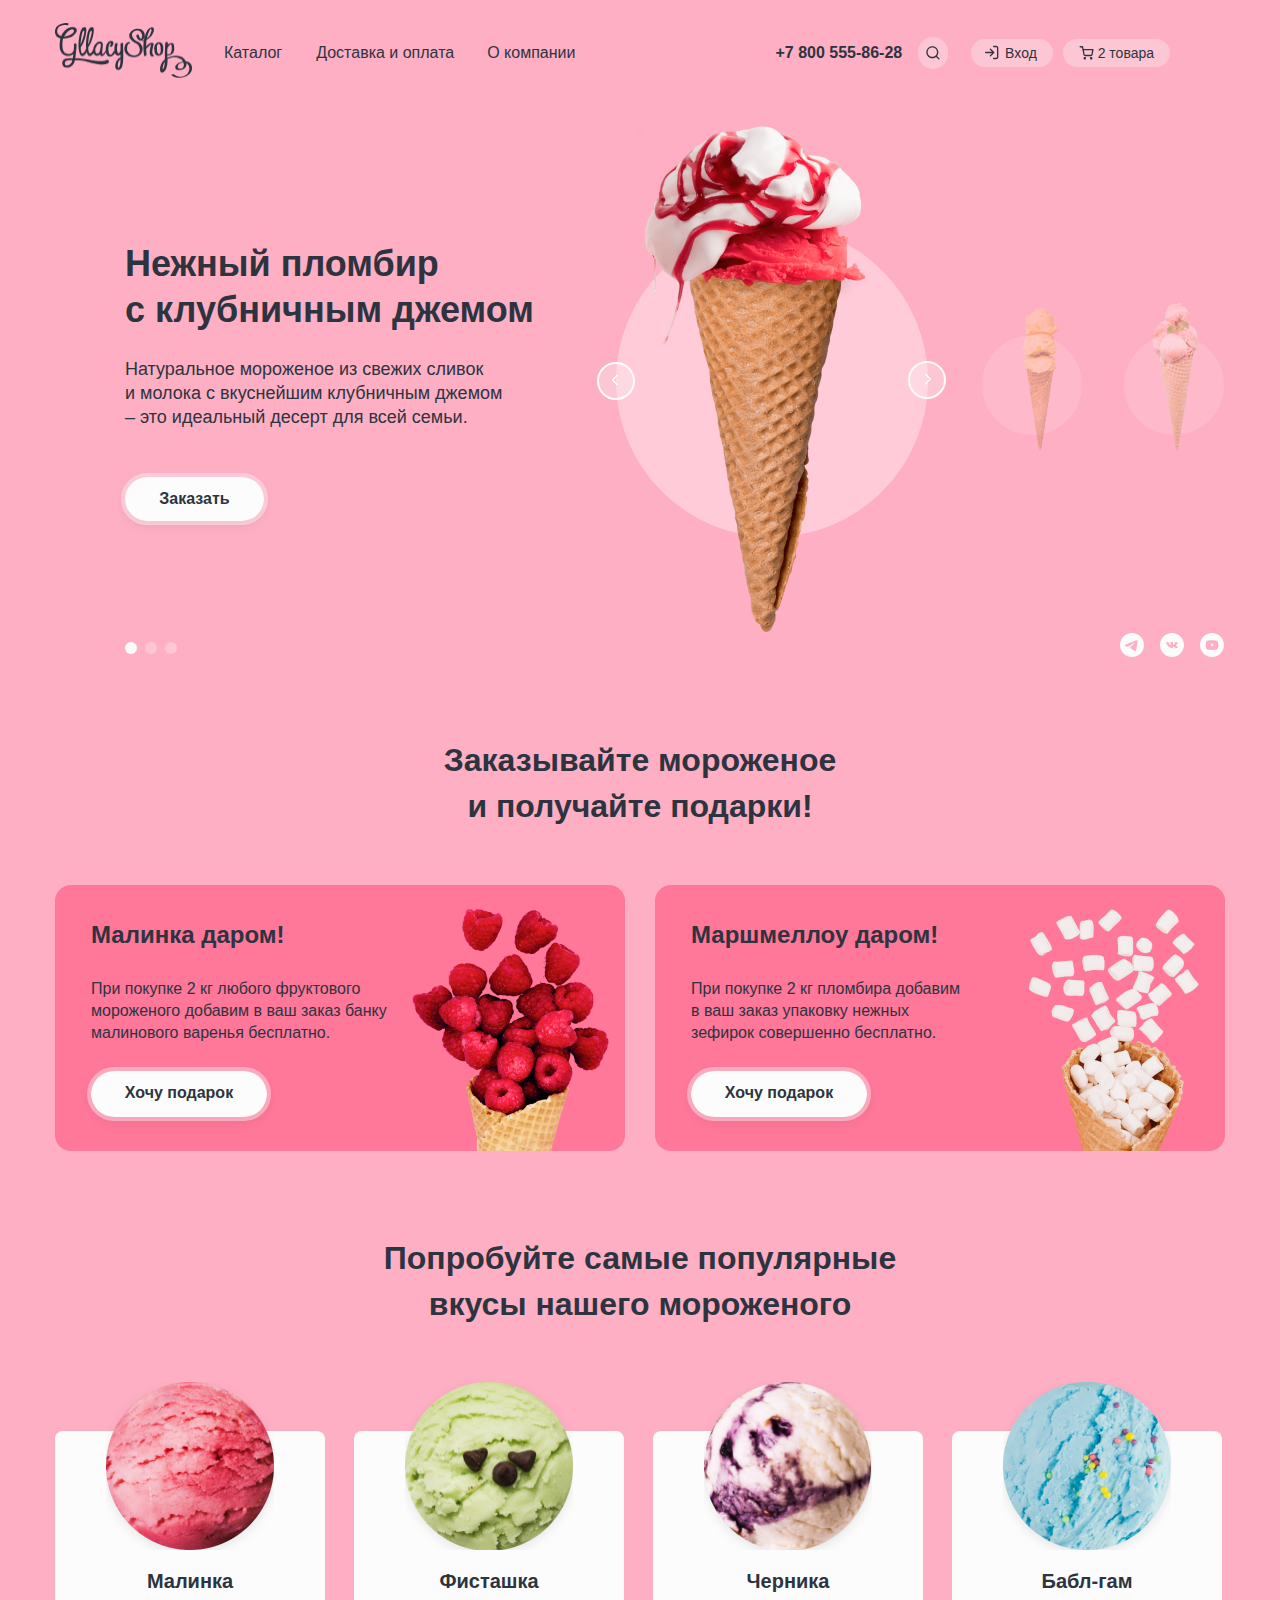
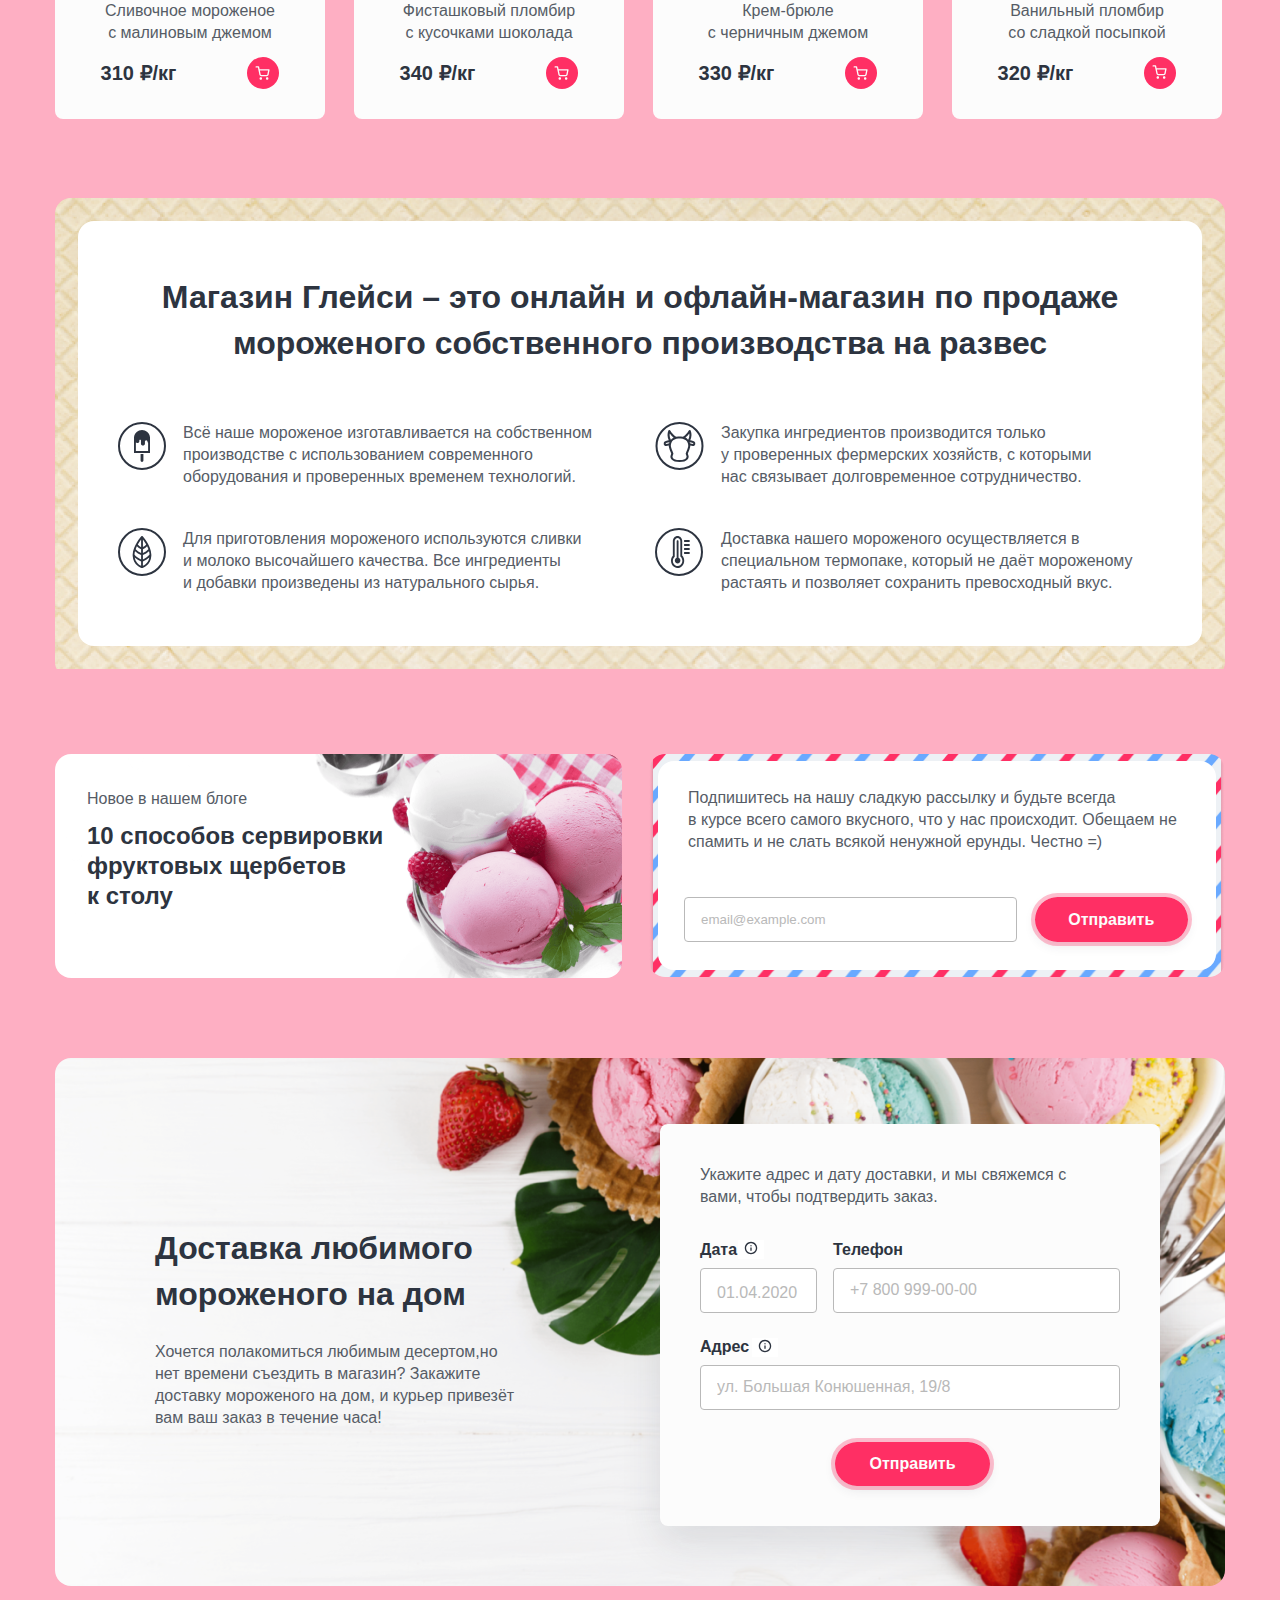
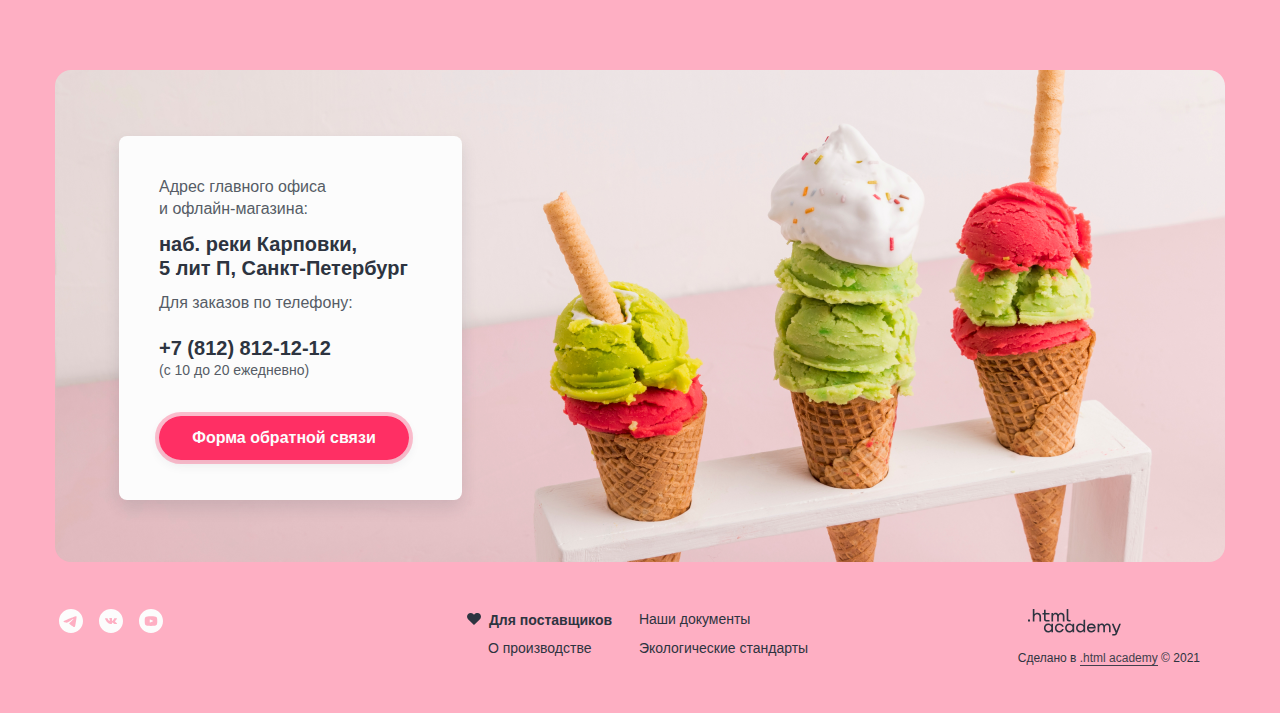
==== commit cf85b6ca: "Merge pull request #4 from arthurmillertv/master" ====
--- a/index.html
+++ b/index.html
@@ -19,10 +19,10 @@
               </a>
             </li>
             <li>
-              <button class="navigation-link-left-button navigation-link-left">
+              <a class="navigation-link-left-button navigation-link-left" href="/catalog.html">
                 Каталог
                 <span class="visually-hidden">Каталог.</span>
-              </button>
+              </a>
               <ul class="sub-menu">
                 <li class="sub-item">
                   <a class="sub-item-top" href="#">Новинки</a>
@@ -41,7 +41,7 @@
               </a>
             </li>
             <li>
-              <a class="navigation-link-left" href="#">
+              <a class="navigation-link-left-left" href="#">
                 О компании
               </a>
             </li>
@@ -126,7 +126,6 @@
                       <dl class="popover-description">
                         <dt class="popover-updescr">Малинка</dt>
                         <dd class="popover-underdescr">1 кг х 310 ₽</dd>
-
                       </dl>
                       <p class="popover-price">310₽</p>
                     </a>
@@ -476,73 +475,82 @@
           </div>
         </section>
         <section class="products">
-          <h2 class="banner-title-main">Попробуйте самые популярные<br> вкусы нашего мороженого</h2>
+          <h2 class="banner-title-main-product">Попробуйте самые популярные<br> вкусы нашего мороженого</h2>
           <div class="product-wrapper">
             <ul class="product-cart">
               <li class="product-cart-info">
                 <img class="product-photo" src="/images/malinka.png" width="168" height="168" alt="malinka.">
-                <h4 class="cart-title">Малинка</h4>
-                <p class="cart-text">Сливочное мороженое с малиновым джемом</p>
-                <div class="product-bottom-info">
-                  <p class="product-price">310 ₽/кг</p>
-                  <button class="product-button">
-                    <svg class="product-car-logo" width="16" height="16" viewBox="0 0 16 16" fill="none"
-                      xmlns="http://www.w3.org/2000/svg">
-                      <path fill-rule="evenodd" clip-rule="evenodd"
-                        d="M1.16667 1.25C.798477 1.25.5 1.54848.5 1.91667c0 .36819.298477.66666.66667.66666h1.77127l.46743 2.33539c.00284.01795.00639.03566.01063.0531l.96738 4.83333.00012.00056c.08356.41999.31212.79729.64571 1.06579.3319.2672.74674.4098 1.17262.4033h5.62067c.4259.0065.8408-.1361 1.1727-.4033.3337-.2686.5623-.6461.6458-1.06635l.001-.00499.9271-4.86144c.0372-.19517-.0146-.39677-.1412-.54985-.1267-.15309-.315-.24171-.5137-.24171H4.61072L4.1381 1.78583C4.07574 1.47426 3.80215 1.25 3.4844 1.25H1.16667Zm4.52431 8.29444L4.87759 5.4805h8.23081l-.7756 4.06686c-.0228.11252-.0843.21354-.1737.28555-.09.07244-.2026.11092-.3181.10871v-.00013H6.19614v-.00012l-.01277.00025c-.1155.00221-.22809-.03627-.31807-.10871-.08999-.07243-.15162-.17421-.17413-.28751l-.00019-.00096ZM4.55739 13.5054c0-.6879.55771-1.2457 1.24568-1.2457.68798 0 1.24569.5578 1.24569 1.2457 0 .688-.55771 1.2457-1.24569 1.2457-.68797 0-1.24568-.5577-1.24568-1.2457Zm6.37331 0c0-.6879.5577-1.2457 1.2457-1.2457.688 0 1.2457.5578 1.2457 1.2457 0 .688-.5577 1.2457-1.2457 1.2457-.688 0-1.2457-.5577-1.2457-1.2457Z"
-                        fill="#FCFCFC" />
-                    </svg>
-                  </button>
+                <div class="item-wrapper ">
+                  <h4 class="cart-title">Малинка</h4>
+                  <p class="cart-text">Сливочное мороженое <br>с малиновым джемом</p>
+                  <div class="product-bottom-info">
+                    <p class="product-price">310 ₽/кг</p>
+                    <button class="product-button">
+                      <svg class="product-car-logo" width="16" height="16" viewBox="0 0 16 16" fill="none"
+                        xmlns="http://www.w3.org/2000/svg">
+                        <path fill-rule="evenodd" clip-rule="evenodd"
+                          d="M1.16667 1.25C.798477 1.25.5 1.54848.5 1.91667c0 .36819.298477.66666.66667.66666h1.77127l.46743 2.33539c.00284.01795.00639.03566.01063.0531l.96738 4.83333.00012.00056c.08356.41999.31212.79729.64571 1.06579.3319.2672.74674.4098 1.17262.4033h5.62067c.4259.0065.8408-.1361 1.1727-.4033.3337-.2686.5623-.6461.6458-1.06635l.001-.00499.9271-4.86144c.0372-.19517-.0146-.39677-.1412-.54985-.1267-.15309-.315-.24171-.5137-.24171H4.61072L4.1381 1.78583C4.07574 1.47426 3.80215 1.25 3.4844 1.25H1.16667Zm4.52431 8.29444L4.87759 5.4805h8.23081l-.7756 4.06686c-.0228.11252-.0843.21354-.1737.28555-.09.07244-.2026.11092-.3181.10871v-.00013H6.19614v-.00012l-.01277.00025c-.1155.00221-.22809-.03627-.31807-.10871-.08999-.07243-.15162-.17421-.17413-.28751l-.00019-.00096ZM4.55739 13.5054c0-.6879.55771-1.2457 1.24568-1.2457.68798 0 1.24569.5578 1.24569 1.2457 0 .688-.55771 1.2457-1.24569 1.2457-.68797 0-1.24568-.5577-1.24568-1.2457Zm6.37331 0c0-.6879.5577-1.2457 1.2457-1.2457.688 0 1.2457.5578 1.2457 1.2457 0 .688-.5577 1.2457-1.2457 1.2457-.688 0-1.2457-.5577-1.2457-1.2457Z"
+                          fill="#FCFCFC" />
+                      </svg>
+                    </button>
+                  </div>
                 </div>
               </li>
               <li class="product-cart-info">
                 <img class="product-photo" src="/images/fistashka.png" width="168" height="168" alt="fistashka.">
-                <h4 class="cart-title">Фисташка</h4>
-                <p class="cart-text">Фисташковый пломбир<br> с кусочками шоколада</p>
-                <div class="product-bottom-info">
-                  <p class="product-price">340 ₽/кг</p>
-                  <button class="product-button">
-                    <svg class="product-car-logo" width="16" height="16" viewBox="0 0 16 16" fill="none"
-                      xmlns="http://www.w3.org/2000/svg">
-                      <path fill-rule="evenodd" clip-rule="evenodd"
-                        d="M1.16667 1.25C.798477 1.25.5 1.54848.5 1.91667c0 .36819.298477.66666.66667.66666h1.77127l.46743 2.33539c.00284.01795.00639.03566.01063.0531l.96738 4.83333.00012.00056c.08356.41999.31212.79729.64571 1.06579.3319.2672.74674.4098 1.17262.4033h5.62067c.4259.0065.8408-.1361 1.1727-.4033.3337-.2686.5623-.6461.6458-1.06635l.001-.00499.9271-4.86144c.0372-.19517-.0146-.39677-.1412-.54985-.1267-.15309-.315-.24171-.5137-.24171H4.61072L4.1381 1.78583C4.07574 1.47426 3.80215 1.25 3.4844 1.25H1.16667Zm4.52431 8.29444L4.87759 5.4805h8.23081l-.7756 4.06686c-.0228.11252-.0843.21354-.1737.28555-.09.07244-.2026.11092-.3181.10871v-.00013H6.19614v-.00012l-.01277.00025c-.1155.00221-.22809-.03627-.31807-.10871-.08999-.07243-.15162-.17421-.17413-.28751l-.00019-.00096ZM4.55739 13.5054c0-.6879.55771-1.2457 1.24568-1.2457.68798 0 1.24569.5578 1.24569 1.2457 0 .688-.55771 1.2457-1.24569 1.2457-.68797 0-1.24568-.5577-1.24568-1.2457Zm6.37331 0c0-.6879.5577-1.2457 1.2457-1.2457.688 0 1.2457.5578 1.2457 1.2457 0 .688-.5577 1.2457-1.2457 1.2457-.688 0-1.2457-.5577-1.2457-1.2457Z"
-                        fill="#FCFCFC" />
-                    </svg>
-                  </button>
+
+                <div class="item-wrapper ">
+                  <h4 class="cart-title">Фисташка</h4>
+                  <p class="cart-text">Фисташковый пломбир<br> с кусочками шоколада</p>
+                  <div class="product-bottom-info">
+                    <p class="product-price">340 ₽/кг</p>
+                    <button class="product-button">
+                      <svg class="product-car-logo" width="16" height="16" viewBox="0 0 16 16" fill="none"
+                        xmlns="http://www.w3.org/2000/svg">
+                        <path fill-rule="evenodd" clip-rule="evenodd"
+                          d="M1.16667 1.25C.798477 1.25.5 1.54848.5 1.91667c0 .36819.298477.66666.66667.66666h1.77127l.46743 2.33539c.00284.01795.00639.03566.01063.0531l.96738 4.83333.00012.00056c.08356.41999.31212.79729.64571 1.06579.3319.2672.74674.4098 1.17262.4033h5.62067c.4259.0065.8408-.1361 1.1727-.4033.3337-.2686.5623-.6461.6458-1.06635l.001-.00499.9271-4.86144c.0372-.19517-.0146-.39677-.1412-.54985-.1267-.15309-.315-.24171-.5137-.24171H4.61072L4.1381 1.78583C4.07574 1.47426 3.80215 1.25 3.4844 1.25H1.16667Zm4.52431 8.29444L4.87759 5.4805h8.23081l-.7756 4.06686c-.0228.11252-.0843.21354-.1737.28555-.09.07244-.2026.11092-.3181.10871v-.00013H6.19614v-.00012l-.01277.00025c-.1155.00221-.22809-.03627-.31807-.10871-.08999-.07243-.15162-.17421-.17413-.28751l-.00019-.00096ZM4.55739 13.5054c0-.6879.55771-1.2457 1.24568-1.2457.68798 0 1.24569.5578 1.24569 1.2457 0 .688-.55771 1.2457-1.24569 1.2457-.68797 0-1.24568-.5577-1.24568-1.2457Zm6.37331 0c0-.6879.5577-1.2457 1.2457-1.2457.688 0 1.2457.5578 1.2457 1.2457 0 .688-.5577 1.2457-1.2457 1.2457-.688 0-1.2457-.5577-1.2457-1.2457Z"
+                          fill="#FCFCFC" />
+                      </svg>
+                    </button>
+                  </div>
                 </div>
               </li>
               <li class="product-cart-info">
                 <img class="product-photo" src="/images/chernika.png" width="168" height="168" alt="chernika.">
-                <h4 class="cart-title">Черника</h4>
-                <p class="cart-text">Крем-брюле<br>
-                  с черничным джемом</p>
-                <div class="product-bottom-info">
-                  <p class="product-price">330 ₽/кг</p>
-                  <button class="product-button">
-                    <svg class="product-car-logo" width="16" height="16" viewBox="0 0 16 16" fill="none"
-                      xmlns="http://www.w3.org/2000/svg">
-                      <path fill-rule="evenodd" clip-rule="evenodd"
-                        d="M1.16667 1.25C.798477 1.25.5 1.54848.5 1.91667c0 .36819.298477.66666.66667.66666h1.77127l.46743 2.33539c.00284.01795.00639.03566.01063.0531l.96738 4.83333.00012.00056c.08356.41999.31212.79729.64571 1.06579.3319.2672.74674.4098 1.17262.4033h5.62067c.4259.0065.8408-.1361 1.1727-.4033.3337-.2686.5623-.6461.6458-1.06635l.001-.00499.9271-4.86144c.0372-.19517-.0146-.39677-.1412-.54985-.1267-.15309-.315-.24171-.5137-.24171H4.61072L4.1381 1.78583C4.07574 1.47426 3.80215 1.25 3.4844 1.25H1.16667Zm4.52431 8.29444L4.87759 5.4805h8.23081l-.7756 4.06686c-.0228.11252-.0843.21354-.1737.28555-.09.07244-.2026.11092-.3181.10871v-.00013H6.19614v-.00012l-.01277.00025c-.1155.00221-.22809-.03627-.31807-.10871-.08999-.07243-.15162-.17421-.17413-.28751l-.00019-.00096ZM4.55739 13.5054c0-.6879.55771-1.2457 1.24568-1.2457.68798 0 1.24569.5578 1.24569 1.2457 0 .688-.55771 1.2457-1.24569 1.2457-.68797 0-1.24568-.5577-1.24568-1.2457Zm6.37331 0c0-.6879.5577-1.2457 1.2457-1.2457.688 0 1.2457.5578 1.2457 1.2457 0 .688-.5577 1.2457-1.2457 1.2457-.688 0-1.2457-.5577-1.2457-1.2457Z"
-                        fill="#FCFCFC" />
-                    </svg>
-                  </button>
+                <div class="item-wrapper ">
+                  <h4 class="cart-title">Черника</h4>
+                  <p class="cart-text">Крем-брюле<br>
+                    с черничным джемом</p>
+                  <div class="product-bottom-info">
+                    <p class="product-price">330 ₽/кг</p>
+                    <button class="product-button">
+                      <svg class="product-car-logo" width="16" height="16" viewBox="0 0 16 16" fill="none"
+                        xmlns="http://www.w3.org/2000/svg">
+                        <path fill-rule="evenodd" clip-rule="evenodd"
+                          d="M1.16667 1.25C.798477 1.25.5 1.54848.5 1.91667c0 .36819.298477.66666.66667.66666h1.77127l.46743 2.33539c.00284.01795.00639.03566.01063.0531l.96738 4.83333.00012.00056c.08356.41999.31212.79729.64571 1.06579.3319.2672.74674.4098 1.17262.4033h5.62067c.4259.0065.8408-.1361 1.1727-.4033.3337-.2686.5623-.6461.6458-1.06635l.001-.00499.9271-4.86144c.0372-.19517-.0146-.39677-.1412-.54985-.1267-.15309-.315-.24171-.5137-.24171H4.61072L4.1381 1.78583C4.07574 1.47426 3.80215 1.25 3.4844 1.25H1.16667Zm4.52431 8.29444L4.87759 5.4805h8.23081l-.7756 4.06686c-.0228.11252-.0843.21354-.1737.28555-.09.07244-.2026.11092-.3181.10871v-.00013H6.19614v-.00012l-.01277.00025c-.1155.00221-.22809-.03627-.31807-.10871-.08999-.07243-.15162-.17421-.17413-.28751l-.00019-.00096ZM4.55739 13.5054c0-.6879.55771-1.2457 1.24568-1.2457.68798 0 1.24569.5578 1.24569 1.2457 0 .688-.55771 1.2457-1.24569 1.2457-.68797 0-1.24568-.5577-1.24568-1.2457Zm6.37331 0c0-.6879.5577-1.2457 1.2457-1.2457.688 0 1.2457.5578 1.2457 1.2457 0 .688-.5577 1.2457-1.2457 1.2457-.688 0-1.2457-.5577-1.2457-1.2457Z"
+                          fill="#FCFCFC" />
+                      </svg>
+                    </button>
+                  </div>
                 </div>
               </li>
               <li class="product-cart-info">
                 <img class="product-photo" src="/images/bublegum.png" width="168" height="168" alt="bublegum.">
-                <h4 class="cart-title">Бабл-гам</h4>
-                <p class="cart-text">Ванильный пломбир<br>
-                  со сладкой посыпкой</p>
-                <div class="product-bottom-info">
-                  <p class="product-price">320 ₽/кг</p>
-                  <button class="product-button">
-                    <svg class="product-cart-logo" width="16" height="16" viewBox="0 0 16 16" fill="none"
-                      xmlns="http://www.w3.org/2000/svg">
-                      <path fill-rule="evenodd" clip-rule="evenodd"
-                        d="M1.16667 1.25C.798477 1.25.5 1.54848.5 1.91667c0 .36819.298477.66666.66667.66666h1.77127l.46743 2.33539c.00284.01795.00639.03566.01063.0531l.96738 4.83333.00012.00056c.08356.41999.31212.79729.64571 1.06579.3319.2672.74674.4098 1.17262.4033h5.62067c.4259.0065.8408-.1361 1.1727-.4033.3337-.2686.5623-.6461.6458-1.06635l.001-.00499.9271-4.86144c.0372-.19517-.0146-.39677-.1412-.54985-.1267-.15309-.315-.24171-.5137-.24171H4.61072L4.1381 1.78583C4.07574 1.47426 3.80215 1.25 3.4844 1.25H1.16667Zm4.52431 8.29444L4.87759 5.4805h8.23081l-.7756 4.06686c-.0228.11252-.0843.21354-.1737.28555-.09.07244-.2026.11092-.3181.10871v-.00013H6.19614v-.00012l-.01277.00025c-.1155.00221-.22809-.03627-.31807-.10871-.08999-.07243-.15162-.17421-.17413-.28751l-.00019-.00096ZM4.55739 13.5054c0-.6879.55771-1.2457 1.24568-1.2457.68798 0 1.24569.5578 1.24569 1.2457 0 .688-.55771 1.2457-1.24569 1.2457-.68797 0-1.24568-.5577-1.24568-1.2457Zm6.37331 0c0-.6879.5577-1.2457 1.2457-1.2457.688 0 1.2457.5578 1.2457 1.2457 0 .688-.5577 1.2457-1.2457 1.2457-.688 0-1.2457-.5577-1.2457-1.2457Z"
-                        fill="#FCFCFC" />
-                    </svg>
-                  </button>
+                <div class="item-wrapper">
+                  <h4 class="cart-title">Бабл-гам</h4>
+                  <p class="cart-text">Ванильный пломбир<br>
+                    со сладкой посыпкой</p>
+                  <div class="product-bottom-info">
+                    <p class="product-price">320 ₽/кг</p>
+                    <button class="product-button">
+                      <svg class="product-cart-logo" width="16" height="16" viewBox="0 0 16 16" fill="none"
+                        xmlns="http://www.w3.org/2000/svg">
+                        <path fill-rule="evenodd" clip-rule="evenodd"
+                          d="M1.16667 1.25C.798477 1.25.5 1.54848.5 1.91667c0 .36819.298477.66666.66667.66666h1.77127l.46743 2.33539c.00284.01795.00639.03566.01063.0531l.96738 4.83333.00012.00056c.08356.41999.31212.79729.64571 1.06579.3319.2672.74674.4098 1.17262.4033h5.62067c.4259.0065.8408-.1361 1.1727-.4033.3337-.2686.5623-.6461.6458-1.06635l.001-.00499.9271-4.86144c.0372-.19517-.0146-.39677-.1412-.54985-.1267-.15309-.315-.24171-.5137-.24171H4.61072L4.1381 1.78583C4.07574 1.47426 3.80215 1.25 3.4844 1.25H1.16667Zm4.52431 8.29444L4.87759 5.4805h8.23081l-.7756 4.06686c-.0228.11252-.0843.21354-.1737.28555-.09.07244-.2026.11092-.3181.10871v-.00013H6.19614v-.00012l-.01277.00025c-.1155.00221-.22809-.03627-.31807-.10871-.08999-.07243-.15162-.17421-.17413-.28751l-.00019-.00096ZM4.55739 13.5054c0-.6879.55771-1.2457 1.24568-1.2457.68798 0 1.24569.5578 1.24569 1.2457 0 .688-.55771 1.2457-1.24569 1.2457-.68797 0-1.24568-.5577-1.24568-1.2457Zm6.37331 0c0-.6879.5577-1.2457 1.2457-1.2457.688 0 1.2457.5578 1.2457 1.2457 0 .688-.5577 1.2457-1.2457 1.2457-.688 0-1.2457-.5577-1.2457-1.2457Z"
+                          fill="#FCFCFC" />
+                      </svg>
+                    </button>
+                  </div>
                 </div>
               </li>
             </ul>
@@ -553,62 +561,58 @@
             <h2 class="banner-title-about">Магазин Глейси – это онлайн и офлайн-магазин по продаже мороженого
               собственного производства на развес</h2>
             <div class="about-info">
-              <div class="about-top">
-                <svg class="about-logo" width="48" height="48" viewBox="0 0 48 48" fill="none"
-                  xmlns="http://www.w3.org/2000/svg">
-                  <circle cx="24" cy="24" r="23" stroke="#2D3440" stroke-width="2" />
+              <svg class="about-logo" width="48" height="48" viewBox="0 0 48 48" fill="none"
+                xmlns="http://www.w3.org/2000/svg">
+                <circle cx="24" cy="24" r="23" stroke="#2D3440" stroke-width="2" />
+                <path
+                  d="M24 8c-1.958.00227-3.8474.72169-5.311 2.0223-1.4636 1.3006-2.4001 3.0923-2.6325 5.0365H16v15.8871h16V15.0588h-.0565c-.2324-1.9442-1.1689-3.7359-2.6325-5.0365C27.8474 8.72169 25.958 8.00227 24 8Zm6.1176 21.0635H17.8824v-8.6776c.1745.2105.3977.3753.6502.4803.2525.1049.5268.1468.7992.122 1.2141 0 2.0047-.6776 2.0047-1.5341v-.8188c-.0123-.113-.0006-.2273.0343-.3355.0349-.1081.0921-.2077.168-.2923.0759-.0846.1688-.1522.2726-.1985.1038-.0463.2161-.0703.3298-.0703.1136 0 .226.024.3298.0703.1038.0463.1966.1139.2725.1985.076.0846.1332.1842.1681.2923.0348.1082.0465.2225.0343.3355v3.0965c.0031.2491.059.4948.1642.7207.1051.2259.257.4269.4456.5897s.4097.2838.6485.3548c.2388.071.49.0905.737.0571.241.0344.4866.018.721-.0479.2344-.066.4524-.1801.6402-.3351.1878-.155.3412-.3475.4504-.5652.1091-.2176.1717-.4556.1837-.6988v-2.08c-.0152-.1755.0063-.3521.0631-.5188.0567-.1666.1475-.3197.2665-.4494.119-.1298.2637-.2334.4249-.3042.1611-.0709.3353-.1075.5114-.1075.176 0 .3502.0366.5113.1075.1612.0708.3059.1744.4249.3042.119.1297.2098.2828.2666.4494.0567.1667.0782.3433.063.5188-.0031.0281-.0031.0565 0 .0847.0238.1822.0944.3551.2049.5019.1105.1468.2572.2625.4257.3357V29.12l.0188-.0565ZM22.5882 38.5882c0 .3745.1488.7335.4135.9983.2648.2648.6239.4135.9983.4135.3744 0 .7335-.1487.9983-.4135.2647-.2648.4135-.6238.4135-.9983v-6.7011h-2.8236v6.7011Z"
+                  fill="#2D3440" />
+              </svg>
+              <p class="about-text-left">Всё наше мороженое изготавливается на собственном производстве с
+                использованием
+                современного оборудования и проверенных временем технологий.</p>
+              <svg class="about-logo logo-cow" width="49" height="48" viewBox="0 0 49 48" fill="none"
+                xmlns="http://www.w3.org/2000/svg">
+                <circle cx="24.5" cy="24" r="23" stroke="#2D3440" stroke-width="2" />
+                <g clip-path="url(#a)">
                   <path
-                    d="M24 8c-1.958.00227-3.8474.72169-5.311 2.0223-1.4636 1.3006-2.4001 3.0923-2.6325 5.0365H16v15.8871h16V15.0588h-.0565c-.2324-1.9442-1.1689-3.7359-2.6325-5.0365C27.8474 8.72169 25.958 8.00227 24 8Zm6.1176 21.0635H17.8824v-8.6776c.1745.2105.3977.3753.6502.4803.2525.1049.5268.1468.7992.122 1.2141 0 2.0047-.6776 2.0047-1.5341v-.8188c-.0123-.113-.0006-.2273.0343-.3355.0349-.1081.0921-.2077.168-.2923.0759-.0846.1688-.1522.2726-.1985.1038-.0463.2161-.0703.3298-.0703.1136 0 .226.024.3298.0703.1038.0463.1966.1139.2725.1985.076.0846.1332.1842.1681.2923.0348.1082.0465.2225.0343.3355v3.0965c.0031.2491.059.4948.1642.7207.1051.2259.257.4269.4456.5897s.4097.2838.6485.3548c.2388.071.49.0905.737.0571.241.0344.4866.018.721-.0479.2344-.066.4524-.1801.6402-.3351.1878-.155.3412-.3475.4504-.5652.1091-.2176.1717-.4556.1837-.6988v-2.08c-.0152-.1755.0063-.3521.0631-.5188.0567-.1666.1475-.3197.2665-.4494.119-.1298.2637-.2334.4249-.3042.1611-.0709.3353-.1075.5114-.1075.176 0 .3502.0366.5113.1075.1612.0708.3059.1744.4249.3042.119.1297.2098.2828.2666.4494.0567.1667.0782.3433.063.5188-.0031.0281-.0031.0565 0 .0847.0238.1822.0944.3551.2049.5019.1105.1468.2572.2625.4257.3357V29.12l.0188-.0565ZM22.5882 38.5882c0 .3745.1488.7335.4135.9983.2648.2648.6239.4135.9983.4135.3744 0 .7335-.1487.9983-.4135.2647-.2648.4135-.6238.4135-.9983v-6.7011h-2.8236v6.7011Z"
+                    d="M35.249 18.2868c.725-1.4841 1.1387-3.0925 1.2173-4.7322s-.1795-3.2782-.7594-4.82087c-.0615-.18796-.1786-.35433-.3368-.47849-.1583-.12415-.3508-.20062-.5536-.21992-.2027-.01929-.4069.01943-.5872.11138-.1802.09194-.3286.23306-.4267.40583-1.3215 2.28507-4.1622 5.96937-6.2433 6.14047h-.0937c-.9568-.182-1.9282-.283-2.9032-.3019-.9784.0187-1.9532.1197-2.9135.3019h-.0729c-2.0811-.161-4.9635-3.8453-6.2954-6.1304-.0929-.18284-.2409-.3341-.4246-.43381-.1836-.0997-.3942-.14315-.6039-.12461-.2098.01854-.4087.09821-.5707.22847-.1619.13026-.2791.30498-.3362.50108-.59 1.53717-.858 3.17257-.7883 4.81097.0697 1.6383.4756 3.2469 1.1941 4.732-1.8106.2214-4.11023.7852-4.94268 2.2045-.20195.3364-.30832.7184-.30832 1.1073 0 .389.10637.771.30832 1.1073.23836.4113.59315.7482 1.02264.9711.42954.2229.91584.3226 1.40184.2872.8622-.017 1.7146-.1806 2.5182-.4831-.0071.5431.0381 1.0857.1353 1.6206.4644 1.7883 1.0733 3.5385 1.8209 5.2346.1978.4731.4163 1.0066.5307 1.3287-.3418.808-.6099 1.6433-.8012 2.4965-.0494.6028.0284 1.2091.2288 1.7819.2003.5728.519 1.1002.9366 1.5501C18.1109 39.1544 20.7644 40 24.5312 40c3.7669 0 6.4307-.8456 7.9291-2.5166.4197-.4486.7397-.9758.9402-1.549.2004-.5731.2771-1.18.2252-1.783-.1878-.8529-.4524-1.6882-.7908-2.4965.1145-.3221.333-.8455.5203-1.3287.7555-1.6932 1.3646-3.444 1.821-5.2346.105-.534.1538-1.077.1456-1.6206.7774.2936 1.6008.457 2.435.4831.4873.0349.9749-.0649 1.406-.2877.431-.2227.7878-.5593 1.0289-.9706.2019-.3363.3083-.7183.3083-1.1073 0-.3889-.1064-.7709-.3083-1.1073-.8221-1.369-3.1217-1.973-4.9427-2.1944Zm-.9885-6.6841c.3753 2.105.0088 4.271-1.0406 6.1505-.2608-.3063-.5387-.5987-.8324-.8757-.5881-.523-1.2591-.9513-1.9875-1.2684 1.5008-1.1263 2.8043-2.4791 3.8605-4.0064Zm-19.4689 0c1.0456 1.5379 2.3464 2.8984 3.85 4.0265-.7271.3084-1.3927.7377-1.9666 1.2684-.298.2762-.5794.5686-.8429.8758-1.0525-1.8858-1.419-4.0592-1.0405-6.1707Zm-4.0999 10.1268c-.0936-.1611-.0624-.2114 0-.2517.2394-.3926 1.4464-1.0066 3.7565-1.2382-.1145.292-.2186.5839-.3122.8859-1.3527.6744-3.1633 1.0972-3.4443.604Zm22.4346 3.0199c-.4359 1.6525-.9993 3.271-1.6858 4.8419-.2717.6155-.5114 1.2437-.7179 1.8825l-.0625.312.1145.2819c.3291.7676.597 1.5584.8012 2.3656.011.3175-.0431.634-.1592.9311-.116.2972-.2918.5692-.5171.8003-.7492.8355-2.4558 1.822-6.3579 1.822s-5.6086-1.0066-6.3578-1.822c-.4493-.4703-.6918-1.0912-.6764-1.7314.2085-.8072.4798-1.598.8117-2.3656l.1144-.2819-.0728-.312c-.1954-.6444-.4317-1.2764-.7076-1.8925-.6984-1.5789-1.269-3.2078-1.7065-4.8722-.1985-1.1602-.1013-2.3498.2832-3.4655.3844-1.1156 1.0444-2.1237 1.9228-2.9367 1.5712-1.5301 5.1299-1.8724 6.3682-1.8824 1.2383-.0101 4.7242.3422 6.3891 1.9025.8837.8053 1.5483 1.8091 1.935 2.9224.3866 1.1132.4832 2.3016.2814 3.4597v.0403Zm5.2028-3.0199c-.2706.4832-2.0812.0704-3.3715-.594-.0832-.3019-.1873-.5939-.3017-.8959 2.2892.2316 3.4859.8456 3.7148 1.2382.052.0403.0728.0906-.0208.2517h-.0208Z"
                     fill="#2D3440" />
-                </svg>
-                <p class="about-text-left">Всё наше мороженое изготавливается на собственном производстве с
-                  использованием
-                  современного оборудования и проверенных временем технологий.</p>
-                <svg class="about-logo logo-cow" width="49" height="48" viewBox="0 0 49 48" fill="none"
-                  xmlns="http://www.w3.org/2000/svg">
-                  <circle cx="24.5" cy="24" r="23" stroke="#2D3440" stroke-width="2" />
-                  <g clip-path="url(#a)">
-                    <path
-                      d="M35.249 18.2868c.725-1.4841 1.1387-3.0925 1.2173-4.7322s-.1795-3.2782-.7594-4.82087c-.0615-.18796-.1786-.35433-.3368-.47849-.1583-.12415-.3508-.20062-.5536-.21992-.2027-.01929-.4069.01943-.5872.11138-.1802.09194-.3286.23306-.4267.40583-1.3215 2.28507-4.1622 5.96937-6.2433 6.14047h-.0937c-.9568-.182-1.9282-.283-2.9032-.3019-.9784.0187-1.9532.1197-2.9135.3019h-.0729c-2.0811-.161-4.9635-3.8453-6.2954-6.1304-.0929-.18284-.2409-.3341-.4246-.43381-.1836-.0997-.3942-.14315-.6039-.12461-.2098.01854-.4087.09821-.5707.22847-.1619.13026-.2791.30498-.3362.50108-.59 1.53717-.858 3.17257-.7883 4.81097.0697 1.6383.4756 3.2469 1.1941 4.732-1.8106.2214-4.11023.7852-4.94268 2.2045-.20195.3364-.30832.7184-.30832 1.1073 0 .389.10637.771.30832 1.1073.23836.4113.59315.7482 1.02264.9711.42954.2229.91584.3226 1.40184.2872.8622-.017 1.7146-.1806 2.5182-.4831-.0071.5431.0381 1.0857.1353 1.6206.4644 1.7883 1.0733 3.5385 1.8209 5.2346.1978.4731.4163 1.0066.5307 1.3287-.3418.808-.6099 1.6433-.8012 2.4965-.0494.6028.0284 1.2091.2288 1.7819.2003.5728.519 1.1002.9366 1.5501C18.1109 39.1544 20.7644 40 24.5312 40c3.7669 0 6.4307-.8456 7.9291-2.5166.4197-.4486.7397-.9758.9402-1.549.2004-.5731.2771-1.18.2252-1.783-.1878-.8529-.4524-1.6882-.7908-2.4965.1145-.3221.333-.8455.5203-1.3287.7555-1.6932 1.3646-3.444 1.821-5.2346.105-.534.1538-1.077.1456-1.6206.7774.2936 1.6008.457 2.435.4831.4873.0349.9749-.0649 1.406-.2877.431-.2227.7878-.5593 1.0289-.9706.2019-.3363.3083-.7183.3083-1.1073 0-.3889-.1064-.7709-.3083-1.1073-.8221-1.369-3.1217-1.973-4.9427-2.1944Zm-.9885-6.6841c.3753 2.105.0088 4.271-1.0406 6.1505-.2608-.3063-.5387-.5987-.8324-.8757-.5881-.523-1.2591-.9513-1.9875-1.2684 1.5008-1.1263 2.8043-2.4791 3.8605-4.0064Zm-19.4689 0c1.0456 1.5379 2.3464 2.8984 3.85 4.0265-.7271.3084-1.3927.7377-1.9666 1.2684-.298.2762-.5794.5686-.8429.8758-1.0525-1.8858-1.419-4.0592-1.0405-6.1707Zm-4.0999 10.1268c-.0936-.1611-.0624-.2114 0-.2517.2394-.3926 1.4464-1.0066 3.7565-1.2382-.1145.292-.2186.5839-.3122.8859-1.3527.6744-3.1633 1.0972-3.4443.604Zm22.4346 3.0199c-.4359 1.6525-.9993 3.271-1.6858 4.8419-.2717.6155-.5114 1.2437-.7179 1.8825l-.0625.312.1145.2819c.3291.7676.597 1.5584.8012 2.3656.011.3175-.0431.634-.1592.9311-.116.2972-.2918.5692-.5171.8003-.7492.8355-2.4558 1.822-6.3579 1.822s-5.6086-1.0066-6.3578-1.822c-.4493-.4703-.6918-1.0912-.6764-1.7314.2085-.8072.4798-1.598.8117-2.3656l.1144-.2819-.0728-.312c-.1954-.6444-.4317-1.2764-.7076-1.8925-.6984-1.5789-1.269-3.2078-1.7065-4.8722-.1985-1.1602-.1013-2.3498.2832-3.4655.3844-1.1156 1.0444-2.1237 1.9228-2.9367 1.5712-1.5301 5.1299-1.8724 6.3682-1.8824 1.2383-.0101 4.7242.3422 6.3891 1.9025.8837.8053 1.5483 1.8091 1.935 2.9224.3866 1.1132.4832 2.3016.2814 3.4597v.0403Zm5.2028-3.0199c-.2706.4832-2.0812.0704-3.3715-.594-.0832-.3019-.1873-.5939-.3017-.8959 2.2892.2316 3.4859.8456 3.7148 1.2382.052.0403.0728.0906-.0208.2517h-.0208Z"
-                      fill="#2D3440" />
-                  </g>
-                  <defs>
-                    <clipPath id="a">
-                      <path fill="#fff" transform="translate(8.5 8)" d="M0 0h32v32H0z" />
-                    </clipPath>
-                  </defs>
-                </svg>
-                <p class="about-text-right">Закупка ингредиентов производится только<br>
-                  у проверенных фермерских хозяйств, с которыми<br>
-                  нас связывает долговременное сотрудничество.</p>
-              </div>
-              <div class="about-bottom">
-                <svg class="about-logo" width="48" height="48" viewBox="0 0 48 48" fill="none"
-                  xmlns="http://www.w3.org/2000/svg">
-                  <circle cx="24" cy="24" r="23" stroke="#2D3440" stroke-width="2" />
-                  <path
-                    d="M33.3243 26.4851c-.4067-9.0754-8.3149-17.86415-8.6674-18.24627h-.0451l-.1085-.12419-.1175-.07643h-.5061L23.708 8h-.0452l-.1627.11464-.0994.08597h-.0452c-.3525.42034-8.2607 9.21869-8.6855 18.28449-.0045.0667-.0045.1338 0 .2006v1.0412c.3435 9.8396 9.038 12.247 9.1103 12.2661h.2259c.0751.0093.1509.0093.226 0 .0813 0 8.7667-2.4742 9.1011-12.2661v-1.0412c0-.0669-.009-.1338-.009-.2006ZM17.0561 23.132c1.8052 1.64 3.8463 2.9654 6.0463 3.9262v4.3467c-2.2143-1.156-5.6216-3.2099-6.6248-5.0154.0814-1.1024.2661-2.1936.5513-3.2575h.0272Zm1.8075-4.8721c1.1821 1.3052 2.6325 2.3054 4.2388 2.9232v3.7639c-2.0194-.9009-3.8593-2.1974-5.4227-3.8212.3438-.9779.7391-1.9346 1.1839-2.8659Zm11.4872 2.8659c-1.5627 1.6247-3.4028 2.9213-5.4227 3.8212v-3.7639c1.5934-.623 3.0309-1.6229 4.2026-2.9232.4559.918.8633 1.862 1.2201 2.8277v.0382Zm-5.4227-1.9679v-7.6424c1.2079 1.5658 2.3102 3.2193 3.2988 4.9485-.8717 1.1714-2.014 2.086-3.3169 2.6557l.0181.0382Zm0 12.2661v-4.3658c2.2084-.9522 4.2587-2.2712 6.0735-3.9071.2768 1.0679.4524 2.1624.5242 3.2671-.9942 1.7768-4.4015 3.8212-6.6158 4.9675l.0181.0383Zm-1.8076-12.2661c-1.3089-.577-2.4524-1.5057-3.3169-2.6939.9868-1.7456 2.0892-3.4151 3.2988-4.9963l.0181 7.6902Zm-6.4531 10.2504c1.9767 1.6417 4.1381 3.0182 6.435 4.0982v4.2033c-1.6431-.7056-3.0929-1.8351-4.2169-3.2852-1.1241-1.4501-1.8866-3.1747-2.2181-5.0163Zm8.2426 8.3111V33.497c2.2988-1.0722 4.4607-2.4459 6.435-4.0887-.3174 1.8486-1.0746 3.5815-2.2003 5.0354-1.1258 1.454-2.5831 2.5813-4.2347 3.2757Z"
-                    fill="#2D3440" />
-                </svg>
-                <p class="about-text-left">Для приготовления мороженого используются сливки<br>и молоко высочайшего
-                  качества.
-                  Все ингредиенты<br>
-                  и добавки произведены из натурального сырья.</p>
-                <svg class="about-logo logo-cow" width="48" height="48" viewBox="0 0 48 48" fill="none"
-                  xmlns="http://www.w3.org/2000/svg">
-                  <circle cx="24" cy="24" r="23" stroke="#2D3440" stroke-width="2" />
-                  <path
-                    d="M27.1889 13.0695c0-1.3445-.4917-2.634-1.3668-3.58469C24.9469 8.5341 23.7599 8 22.5222 8c-1.2376 0-2.4246.5341-3.2998 1.48481-.8751.95069-1.3668 2.24019-1.3668 3.58469v14.7548c-1.1964 1.3264-1.8631 3.1117-1.8555 4.9687-.0032 1.1893.2653 2.3608.7816 3.4096.5162 1.0488 1.264 1.9419 2.1763 2.5994.9122.6575 1.9605 1.0587 3.0506 1.1677 1.0902.1091 2.1883-.0776 3.1957-.5431s1.8927-1.1954 2.5766-2.1241c.6838-.9288 1.1447-2.0274 1.3414-3.1973.1967-1.17.123-2.3746-.2144-3.506-.3375-1.1314-.9281-2.1541-1.719-2.9764V13.0695Zm.167 19.7235c.0094.8795-.1883 1.7469-.5744 2.5201-.386.7731-.9475 1.4262-1.6312 1.8973-.6838.471-1.467.7445-2.2753.7943-.8083.0497-1.615-.1257-2.3433-.5098-.7284-.3841-1.3543-.9641-1.8183-1.6848-.464-.7208-.7507-1.5584-.8329-2.4334-.0822-.875.0428-1.7582.3632-2.566.3204-.8077.8255-1.5131 1.4674-2.0491V13.0695c0-.8099.2962-1.5867.8234-2.1594.5272-.5727 1.2422-.8944 1.9877-.8944.7456 0 1.4606.3217 1.9878.8944.5272.5727.8234 1.3495.8234 2.1594v15.5006c.6261.474 1.1372 1.1057 1.4894 1.8412.3523.7354.5352 1.5527.5331 2.3817Z"
-                    fill="#2D3440" />
-                  <path
-                    d="M23.5335 29.6384V13.14c0-.2673-.0977-.5236-.2717-.7126-.174-.189-.41-.2952-.6561-.2952-.246 0-.482.1062-.656.2952-.174.189-.2717.4453-.2717.7126v16.4984c-.619.2378-1.1408.7056-1.473 1.3208-.3322.6152-.4535 1.3382-.3425 2.0411.1111.703.4473 1.3407.9493 1.8004.5019.4598 1.1374.7119 1.7939.7119.6566 0 1.292-.2521 1.794-.7119.502-.4597.8382-1.0974.9492-1.8004.1111-.7029-.0102-1.4259-.3424-2.0411-.3323-.6152-.854-1.083-1.473-1.3208ZM34.6667 11.9407h-5.5666v2.0157h5.5666v-2.0157ZM34.6667 15.9721h-5.5666v2.0157h5.5666v-2.0157ZM34.6667 20.0034h-5.5666v2.0157h5.5666v-2.0157ZM34.6667 24.0348h-5.5666v2.0157h5.5666v-2.0157Z"
-                    fill="#2D3440" />
-                </svg>
-                <p class="about-text-right">Доставка нашего мороженого осуществляется в специальном термопаке, который
-                  не
-                  даёт
-                  мороженому растаять и позволяет сохранить превосходный вкус.</p>
-              </div>
+                </g>
+                <defs>
+                  <clipPath id="a">
+                    <path fill="#fff" transform="translate(8.5 8)" d="M0 0h32v32H0z" />
+                  </clipPath>
+                </defs>
+              </svg>
+              <p class="about-text-right">Закупка ингредиентов производится только<br>
+                у проверенных фермерских хозяйств, с которыми<br>
+                нас связывает долговременное сотрудничество.</p>
+              <svg class="about-logo" width="48" height="48" viewBox="0 0 48 48" fill="none"
+                xmlns="http://www.w3.org/2000/svg">
+                <circle cx="24" cy="24" r="23" stroke="#2D3440" stroke-width="2" />
+                <path
+                  d="M33.3243 26.4851c-.4067-9.0754-8.3149-17.86415-8.6674-18.24627h-.0451l-.1085-.12419-.1175-.07643h-.5061L23.708 8h-.0452l-.1627.11464-.0994.08597h-.0452c-.3525.42034-8.2607 9.21869-8.6855 18.28449-.0045.0667-.0045.1338 0 .2006v1.0412c.3435 9.8396 9.038 12.247 9.1103 12.2661h.2259c.0751.0093.1509.0093.226 0 .0813 0 8.7667-2.4742 9.1011-12.2661v-1.0412c0-.0669-.009-.1338-.009-.2006ZM17.0561 23.132c1.8052 1.64 3.8463 2.9654 6.0463 3.9262v4.3467c-2.2143-1.156-5.6216-3.2099-6.6248-5.0154.0814-1.1024.2661-2.1936.5513-3.2575h.0272Zm1.8075-4.8721c1.1821 1.3052 2.6325 2.3054 4.2388 2.9232v3.7639c-2.0194-.9009-3.8593-2.1974-5.4227-3.8212.3438-.9779.7391-1.9346 1.1839-2.8659Zm11.4872 2.8659c-1.5627 1.6247-3.4028 2.9213-5.4227 3.8212v-3.7639c1.5934-.623 3.0309-1.6229 4.2026-2.9232.4559.918.8633 1.862 1.2201 2.8277v.0382Zm-5.4227-1.9679v-7.6424c1.2079 1.5658 2.3102 3.2193 3.2988 4.9485-.8717 1.1714-2.014 2.086-3.3169 2.6557l.0181.0382Zm0 12.2661v-4.3658c2.2084-.9522 4.2587-2.2712 6.0735-3.9071.2768 1.0679.4524 2.1624.5242 3.2671-.9942 1.7768-4.4015 3.8212-6.6158 4.9675l.0181.0383Zm-1.8076-12.2661c-1.3089-.577-2.4524-1.5057-3.3169-2.6939.9868-1.7456 2.0892-3.4151 3.2988-4.9963l.0181 7.6902Zm-6.4531 10.2504c1.9767 1.6417 4.1381 3.0182 6.435 4.0982v4.2033c-1.6431-.7056-3.0929-1.8351-4.2169-3.2852-1.1241-1.4501-1.8866-3.1747-2.2181-5.0163Zm8.2426 8.3111V33.497c2.2988-1.0722 4.4607-2.4459 6.435-4.0887-.3174 1.8486-1.0746 3.5815-2.2003 5.0354-1.1258 1.454-2.5831 2.5813-4.2347 3.2757Z"
+                  fill="#2D3440" />
+              </svg>
+              <p class="about-text-left">Для приготовления мороженого используются сливки<br>и молоко высочайшего
+                качества.
+                Все ингредиенты<br>
+                и добавки произведены из натурального сырья.</p>
+              <svg class="about-logo logo-cow" width="48" height="48" viewBox="0 0 48 48" fill="none"
+                xmlns="http://www.w3.org/2000/svg">
+                <circle cx="24" cy="24" r="23" stroke="#2D3440" stroke-width="2" />
+                <path
+                  d="M27.1889 13.0695c0-1.3445-.4917-2.634-1.3668-3.58469C24.9469 8.5341 23.7599 8 22.5222 8c-1.2376 0-2.4246.5341-3.2998 1.48481-.8751.95069-1.3668 2.24019-1.3668 3.58469v14.7548c-1.1964 1.3264-1.8631 3.1117-1.8555 4.9687-.0032 1.1893.2653 2.3608.7816 3.4096.5162 1.0488 1.264 1.9419 2.1763 2.5994.9122.6575 1.9605 1.0587 3.0506 1.1677 1.0902.1091 2.1883-.0776 3.1957-.5431s1.8927-1.1954 2.5766-2.1241c.6838-.9288 1.1447-2.0274 1.3414-3.1973.1967-1.17.123-2.3746-.2144-3.506-.3375-1.1314-.9281-2.1541-1.719-2.9764V13.0695Zm.167 19.7235c.0094.8795-.1883 1.7469-.5744 2.5201-.386.7731-.9475 1.4262-1.6312 1.8973-.6838.471-1.467.7445-2.2753.7943-.8083.0497-1.615-.1257-2.3433-.5098-.7284-.3841-1.3543-.9641-1.8183-1.6848-.464-.7208-.7507-1.5584-.8329-2.4334-.0822-.875.0428-1.7582.3632-2.566.3204-.8077.8255-1.5131 1.4674-2.0491V13.0695c0-.8099.2962-1.5867.8234-2.1594.5272-.5727 1.2422-.8944 1.9877-.8944.7456 0 1.4606.3217 1.9878.8944.5272.5727.8234 1.3495.8234 2.1594v15.5006c.6261.474 1.1372 1.1057 1.4894 1.8412.3523.7354.5352 1.5527.5331 2.3817Z"
+                  fill="#2D3440" />
+                <path
+                  d="M23.5335 29.6384V13.14c0-.2673-.0977-.5236-.2717-.7126-.174-.189-.41-.2952-.6561-.2952-.246 0-.482.1062-.656.2952-.174.189-.2717.4453-.2717.7126v16.4984c-.619.2378-1.1408.7056-1.473 1.3208-.3322.6152-.4535 1.3382-.3425 2.0411.1111.703.4473 1.3407.9493 1.8004.5019.4598 1.1374.7119 1.7939.7119.6566 0 1.292-.2521 1.794-.7119.502-.4597.8382-1.0974.9492-1.8004.1111-.7029-.0102-1.4259-.3424-2.0411-.3323-.6152-.854-1.083-1.473-1.3208ZM34.6667 11.9407h-5.5666v2.0157h5.5666v-2.0157ZM34.6667 15.9721h-5.5666v2.0157h5.5666v-2.0157ZM34.6667 20.0034h-5.5666v2.0157h5.5666v-2.0157ZM34.6667 24.0348h-5.5666v2.0157h5.5666v-2.0157Z"
+                  fill="#2D3440" />
+              </svg>
+              <p class="about-text-right">Доставка нашего мороженого осуществляется в специальном термопаке, который
+                не
+                даёт
+                мороженому растаять и позволяет сохранить превосходный вкус.</p>
             </div>
           </div>
         </section>
@@ -639,7 +643,7 @@
         <section class="delivery">
           <div class="left-delivery">
             <h2 class="delivery-title">Доставка любимого мороженого на дом</h2>
-            <p class="delivery-text">Хочется полакомиться любимым десертом, но нет времени съездить в магазин? Закажите
+            <p class="delivery-text">Хочется полакомиться любимым десертом,но нет времени съездить в магазин? Закажите
               доставку мороженого на дом, и курьер привезёт вам ваш заказ в течение часа!</p>
           </div>
           <div class="right-delivery">
@@ -648,7 +652,6 @@
             <form class="delivery-form" action="https://echo.htmlacademy.ru" method="post">
               <div class="input-top-wrapper">
                 <div class="wrapper-column">
-
                   <label class="contact-us" for="contact-us-date">Дата</label>
                   <input placeholder="01.04.2020" class="date-input" type="text" onfocus="(this.type = 'date')"
                     id="contact-us-date" required>
@@ -750,7 +753,8 @@
       <div class="middle-footer">
         <ul class="middle-list">
           <li>
-            <svg width="16" height="16" viewBox="0 0 16 16" fill="none" xmlns="http://www.w3.org/2000/svg">
+            <svg class="heart-footer" width="16" height="16" viewBox="0 0 16 16" fill="none"
+              xmlns="http://www.w3.org/2000/svg">
               <path
                 d="M13.8909 2.99447c-.3405-.34066-.7448-.6109-1.1898-.79528-.4449-.18437-.9219-.27927-1.4035-.27927-.4817 0-.9586.0949-1.40361.27927-.44498.18438-.84926.45462-1.18977.79528l-.70666.70667-.70667-.70667c-.68779-.68779-1.62064-1.07419-2.59333-1.07419-.97269 0-1.90554.3864-2.59334 1.07419-.68779.6878-1.07419 1.62065-1.07419 2.59334 0 .97268.3864 1.90553 1.07419 2.59333l.70667.70667 5.18667 5.18669 5.18664-5.18669.7067-.70667c.3407-.3405.6109-.74479.7953-1.18976.1843-.44498.2792-.92192.2792-1.40357 0-.48166-.0949-.9586-.2792-1.40357-.1844-.44498-.4546-.84926-.7953-1.18977Z"
                 fill="#2D3440" />
@@ -758,13 +762,13 @@
             <a class="middle-link-active" href="#">Для поставщиков</a>
           </li>
           <li>
-            <a class="middle-link" href="#">Наши документы</a>
+            <a class="middle-link-left" href="#">Наши документы</a>
           </li>
           <li>
             <a class="middle-link" href="#">О производстве</a>
           </li>
           <li>
-            <a class="middle-link" href="#">Экологические стандарты</a>
+            <a class="middle-link-left" href="#">Экологические стандарты</a>
           </li>
         </ul>
       </div>
--- a/styles/styles.css
+++ b/styles/styles.css
@@ -56,7 +56,8 @@
   cursor: pointer;
   margin: 0;
   Padding-top: 12px;
-  padding-bottom: 12px;
+  padding-bottom: 14px;
+  margin-bottom: 4px;
   border-style: none;
 }
 
@@ -132,7 +133,7 @@
   line-height: 20px;
   text-align: center;
   color: #FCFCFC;
-  width: 160px;
+  width: 156px;
   background: #FF2F64;
   outline: 4px solid rgba(255, 47, 100, 0.3);
   box-shadow: 0 4px 12px rgba(45, 52, 64, 0.1);
@@ -141,6 +142,7 @@
   margin: 0;
   Padding-top: 12px;
   padding-bottom: 12px;
+  margin-right: 28px;
   border-style: none;
 }
 
@@ -186,6 +188,7 @@
   padding-bottom: 12px;
   margin-top: 24px;
   margin-left: 135px;
+  margin-bottom: 40px;
   border-style: none;
 }
 
@@ -315,6 +318,7 @@
   margin: 0;
   padding: 12px 32px;
   margin-top: 24px;
+  margin-bottom: 40px;
   border-style: none;
 }
 
@@ -338,6 +342,42 @@
   outline: 2px solid #2D3440;
   box-shadow: 0 4px 12px rgba(45, 52, 64, 0.1);
   border-radius: 26px;
+}
+
+.sort-button {
+  font-family: 'Inter', sans-serif;
+  font-style: normal;
+  font-weight: 700;
+  font-size: 14px;
+  line-height: 20px;
+  color: #2D3440;
+  width: 185px;
+  height: 40px;
+  background: rgba(252, 252, 252, 0.3);
+  border: 2px solid #FCFCFC;
+  border-radius: 20px;
+  cursor: pointer;
+  margin-top: 44px;
+  margin-left: 17px;
+}
+
+.sort-button:hover {
+  background: #FCFCFC;
+  outline: 2px solid rgba(252, 252, 252, 0.3);
+  border-radius: 20px;
+}
+
+.sort-button:focus-visible {
+  background: rgba(252, 252, 252, 0.3);
+  outline: 2px solid #2D3440;
+  border-radius: 20px;
+
+}
+
+.sort-button:active {
+  background: rgba(252, 252, 252, 0.5);
+  border-radius: 20px;
+  border: none;
 }
 
 .visually-hidden {
@@ -355,7 +395,7 @@
 .page-header {
   margin: auto;
   width: 1170px;
-  margin-top: 25px;
+  margin-top: 27px;
 
 }
 
@@ -363,14 +403,15 @@
   display: flex;
   position: relative;
   flex-direction: row;
-  justify-content: space-around;
+  flex-wrap: nowrap;
+
 }
 
 .navigation-logo:hover {
   opacity: 0.6;
 }
 
-.navigation-logo:focus {
+.navigation-logo:focus-visible {
   outline: 2px solid #AF4FFF;
 
 }
@@ -385,8 +426,9 @@
   flex-wrap: nowrap;
   list-style: none;
   padding: 0;
-  margin-left: 140px;
   gap: 9px;
+  margin-left: 14px;
+
 }
 
 .navigation-right {
@@ -394,8 +436,7 @@
   flex-direction: row;
   list-style: none;
   padding: 0;
-  margin-left: 90px;
-  gap: 10px;
+  margin-left: 176px;
 }
 
 .navigation-link-left {
@@ -409,7 +450,20 @@
   padding: 8px 16px;
 }
 
-.navigation-link-left:hover {
+.navigation-link-left-left {
+  font-family: 'Inter', sans-serif;
+  font-style: normal;
+  font-weight: 400;
+  font-size: 16px;
+  line-height: 20px;
+  color: #2D3440;
+  text-decoration: none;
+  padding: 8px 8px;
+
+}
+
+.navigation-link-left:hover,
+.navigation-link-left-left:hover {
   background: rgba(252, 252, 252, 0.5);
   border-radius: 30px;
 
@@ -422,7 +476,15 @@
   padding: 8px 16px;
 }
 
-.navigation-link-left:active {
+.navigation-link-left-left:focus-visible {
+  background: rgba(252, 252, 252, 0.5);
+  outline: 2px solid #2D3440;
+  border-radius: 30px;
+  padding: 8px 8px;
+}
+
+.navigation-link-left:active,
+.navigation-link-left-left:active {
   background: #FCFCFC;
   border-radius: 30px;
   border: none;
@@ -496,13 +558,12 @@
   background: #FFCBD8;
 }
 
-.sub-item-sub:focus {
-  background: #FF4A78;
-
-}
-
 .sub-item-sub:active {
   background: #FF7799;
+}
+
+.sub-item-sub:smth-current {
+  background: #FF4A78;
 }
 
 .sub-item-top {
@@ -539,6 +600,7 @@
   text-decoration: none;
   background: rgba(252, 252, 252, 0.3);
   border-radius: 30px;
+  margin-right: 10px;
 }
 
 .navigation-link-right-search {
@@ -552,6 +614,7 @@
   text-decoration: none;
   background: rgba(252, 252, 252, 0.3);
   border-radius: 27px;
+  margin-right: 23px;
 }
 
 .navigation-link-right:hover,
@@ -579,7 +642,7 @@
 .personal-area {
   position: absolute;
   right: 130px;
-  bottom: -340px;
+  bottom: -300px;
   display: flex;
   flex-direction: column;
   flex-wrap: nowrap;
@@ -697,9 +760,9 @@
 
 /*  personal area end */
 .logo {
-  position: absolute;
-  left: 0;
-  top: 0;
+  position: relative;
+  left: -14px;
+  top: -20px;
 }
 
 .contact-phone {
@@ -739,6 +802,7 @@
 .enter-icon {
   position: relative;
   top: 2px;
+  left: -2px;
 }
 
 .backet-icon {
@@ -750,7 +814,7 @@
 .search-field {
   position: absolute;
   right: 200px;
-  bottom: -40px;
+  bottom: -5px;
   z-index: 1;
 }
 
@@ -817,7 +881,7 @@
 .popover {
   position: absolute;
   left: 64%;
-  bottom: -360px;
+  bottom: -320px;
   width: 411px;
   background: #FCFCFC;
   border-radius: 4px;
@@ -995,7 +1059,7 @@
 .popover-empty {
   position: absolute;
   left: 74%;
-  bottom: -150px;
+  bottom: -110px;
   width: 288px;
   height: 156px;
   background: #FCFCFC;
@@ -1040,7 +1104,7 @@
   flex-wrap: nowrap;
   position: relative;
   padding-left: 50px;
-  margin-top: 20px;
+  margin-top: 4px;
 }
 
 .slider-page-blue {
@@ -1049,7 +1113,6 @@
   flex-wrap: nowrap;
   position: relative;
   padding-left: 50px;
-  margin-top: 20px;
   background: #69A9FF;
 }
 
@@ -1059,14 +1122,13 @@
   flex-wrap: nowrap;
   position: relative;
   padding-left: 50px;
-  margin-top: 20px;
   background: #FCC850;
 }
 
 .left-slider {
   display: flex;
   flex-direction: column;
-  margin-top: 139px;
+  margin-top: 119px;
   margin-left: 20px;
 }
 
@@ -1148,8 +1210,8 @@
 }
 
 .middle-slider {
-  margin-left: 22px;
-  margin-top: 24px;
+  margin-left: 21px;
+  margin-top: 3px;
 }
 
 .middle-slider::before {
@@ -1159,14 +1221,14 @@
   border-radius: 50%;
   height: 312px;
   width: 312px;
-  top: 123px;
-  right: 299px;
+  top: 103px;
+  right: 297px;
   z-index: -1;
 }
 
 .middle-slider-blue {
-  margin-left: 22px;
-  margin-top: 24px;
+  margin-left: 21px;
+  margin-top: 3px;
 }
 
 .middle-slider-blue::before {
@@ -1176,14 +1238,14 @@
   border-radius: 50%;
   height: 312px;
   width: 312px;
-  top: 123px;
-  right: 299px;
+  top: 103px;
+  right: 297px;
   z-index: -1;
 }
 
 .middle-slider-yellow {
-  margin-left: 22px;
-  margin-top: 24px;
+  margin-left: 21px;
+  margin-top: 3px;
 }
 
 .middle-slider-yellow::before {
@@ -1193,8 +1255,8 @@
   border-radius: 50%;
   height: 312px;
   width: 312px;
-  top: 123px;
-  right: 299px;
+  top: 103px;
+  right: 297px;
   z-index: -1;
 }
 
@@ -1232,23 +1294,23 @@
 
 .slide-left {
   position: relative;
-  right: 18px;
-  bottom: 257px;
+  right: 19px;
+  bottom: 274px;
 }
 
 .slide-right {
   position: relative;
-  right: -245px;
-  bottom: 258px;
+  right: -250px;
+  bottom: 275px;
 }
 
 .right-slider {
   display: flex;
   flex-direction: row;
   flex-wrap: wrap;
-  margin-top: 210px;
+  margin-top: 180px;
   gap: 70px;
-  margin-left: 80px;
+  margin-left: 84px;
 }
 
 .left-icecream,
@@ -1269,7 +1331,7 @@
   border-radius: 50%;
   height: 100px;
   width: 100px;
-  top: 233px;
+  top: 213px;
   right: 143px;
   z-index: -1;
 }
@@ -1282,7 +1344,7 @@
   border-radius: 50%;
   height: 100px;
   width: 100px;
-  top: 233px;
+  top: 213px;
   right: 1px;
   z-index: -1;
 }
@@ -1302,7 +1364,7 @@
   border-radius: 50%;
   height: 100px;
   width: 100px;
-  top: 233px;
+  top: 213px;
   right: 143px;
   z-index: -1;
 }
@@ -1315,7 +1377,7 @@
   border-radius: 50%;
   height: 100px;
   width: 100px;
-  top: 233px;
+  top: 213px;
   right: 1px;
   z-index: -1;
 }
@@ -1335,7 +1397,7 @@
   border-radius: 50%;
   height: 100px;
   width: 100px;
-  top: 233px;
+  top: 213px;
   right: 143px;
   z-index: -1;
 }
@@ -1348,7 +1410,7 @@
   border-radius: 50%;
   height: 100px;
   width: 100px;
-  top: 233px;
+  top: 213px;
   right: 1px;
   z-index: -1;
 }
@@ -1360,8 +1422,8 @@
   list-style: none;
   gap: 16px;
   margin: 0;
-  padding-top: 100px;
-  padding-left: 120px;
+  padding-top: 90px;
+  padding-left: 114px;
 }
 
 .button-social {
@@ -1397,7 +1459,7 @@
   margin: 0 auto;
   width: 1170px;
   padding-bottom: 31px;
-  margin-top: 30px;
+  margin-top: 7px;
 }
 
 .banner-title-main {
@@ -1460,8 +1522,8 @@
   line-height: 30px;
   color: #2D3440;
   margin: 0;
-  padding-top: 30px;
-  padding-bottom: 10px;
+  padding-top: 35px;
+  padding-bottom: 12px;
   ;
 }
 
@@ -1473,7 +1535,7 @@
   line-height: 22px;
   color: #2D3440;
   max-width: 328px;
-  padding-bottom: 15px;
+  padding-bottom: 11px;
 }
 
 /* Section Products */
@@ -1483,30 +1545,51 @@
   width: 1170px;
 }
 
+.banner-title-main-product {
+  font-family: 'Inter', sans-serif;
+  font-style: normal;
+  font-weight: 900;
+  font-size: 32px;
+  line-height: 46px;
+  text-align: center;
+  color: #2D3440;
+  margin: 0;
+  padding-bottom: 56px;
+  padding-top: 53px;
+
+}
+
 .product-cart {
   position: relative;
   display: flex;
+  align-items: flex-start;
   list-style: none;
   flex-wrap: wrap;
   padding: 0;
   margin: 0;
-  gap: 25px;
-  margin-top: 30px;
+  gap: 29px;
+  margin-top: 48px;
 }
 
 .product-cart-info {
   display: flex;
   flex-direction: column;
+  flex-wrap: nowrap;
   text-align: center;
   width: 270px;
-
   background: #FCFCFC;
   border-radius: 8px;
+  background-repeat: no-repeat;
+}
+
+.item-wrapper {
+  position: relative;
+  top: -30px;
 }
 
 .product-photo {
   display: block;
-  transform: translate(51px, -40px);
+  transform: translate(51px, -49px);
 }
 
 .cart-title {
@@ -1519,7 +1602,7 @@
   color: #2D3440;
   margin: 0;
   padding: 0;
-  padding-bottom: 8px;
+  margin-bottom: 7px;
 }
 
 .cart-text {
@@ -1532,13 +1615,15 @@
   color: #565C66;
   margin: 0;
   padding: 0;
-  padding-bottom: 20px;
+  margin-bottom: 13px;
 }
 
 .product-bottom-info {
   display: flex;
   flex-direction: row;
-  justify-content: space-around;
+  gap: 71px;
+  align-items: center;
+  justify-content: center;
 }
 
 .product-price {
@@ -1548,6 +1633,7 @@
   font-size: 20px;
   line-height: 24px;
   color: #2D3440;
+  margin: 0;
 }
 
 .product-button {
@@ -1557,7 +1643,7 @@
   border-radius: 26px;
   width: 32px;
   height: 32px;
-  margin-top: 15px;
+
   cursor: pointer;
 }
 
@@ -1588,9 +1674,10 @@
 .about {
   margin: 0 auto;
   background-image: url(..//images/waffle.png);
+  background-repeat: no-repeat;
   padding: 23px 23px;
-  margin-top: 90px;
-
+  margin-top: 79px;
+  background-size: cover;
 }
 
 .banner-title-about {
@@ -1608,35 +1695,23 @@
 }
 
 .about-wrapper {
-  background-color: #FCFCFC;
+  background: #FFFFFF;
+  border-radius: 16px;
   position: relative;
   padding: 12px 12px;
 }
 
 
 .about-info {
-  display: flex;
-  flex-direction: column;
-  flex-wrap: wrap;
-}
-
-.about-top {
-  display: flex;
-  flex-direction: row;
-
-}
-
-.about-bottom {
-  display: flex;
-  flex-direction: row;
-
+  display: grid;
+  grid-template-columns: 103px 440px 103px 440px;
+  align-items: flex-start;
 }
 
 .about-logo {
   position: relative;
   padding-left: 28px;
-  padding-right: 10px;
-  padding-bottom: 60px;
+
 }
 
 .logo-cow {
@@ -1646,6 +1721,8 @@
 }
 
 .about-text-left {
+  position: relative;
+  left: -10px;
   font-family: 'Inter', sans-serif;
   font-style: normal;
   font-weight: 400;
@@ -1654,10 +1731,13 @@
   color: #565C66;
   width: 450px;
   margin: 0;
-  padding-left: 8px;
+  margin-bottom: 40px;
+
 }
 
 .about-text-right {
+  position: relative;
+  left: -15px;
   font-family: 'Inter', sans-serif;
   font-style: normal;
   font-weight: 400;
@@ -1666,6 +1746,7 @@
   color: #565C66;
   width: 450px;
   margin: 0;
+  margin-bottom: 40px;
 
 }
 
@@ -1673,7 +1754,7 @@
 .news {
   margin: 0 auto;
   width: 1170px;
-  margin-top: 80px;
+  margin-top: 85px;
   margin-bottom: 80px;
 }
 
@@ -1681,7 +1762,7 @@
   display: flex;
   flex-direction: row;
   flex-wrap: nowrap;
-  gap: 20px;
+  align-items: flex-start;
 }
 
 .left-news {
@@ -1691,8 +1772,9 @@
   width: 570px;
   background-image: url(..//images/news.png);
   background-repeat: no-repeat;
+  background-color: #FFFFFF;
   border-radius: 16px;
-
+  margin-right: 27px;
 }
 
 .left-text-news {
@@ -1725,11 +1807,16 @@
   display: flex;
   flex-wrap: wrap;
   background-image: url(..//images/subscribe.png);
-  padding: 6px 10px;
+  background-repeat: no-repeat;
+  padding: 7px 9px;
+  background-size: cover;
+  border-radius: 16px;
+
 }
 
 .right-news-wrapper {
-  background-color: #FCFCFC;
+  background: #FFFFFF;
+  border-radius: 16px;
   width: 558px;
 }
 
@@ -1751,6 +1838,7 @@
   flex-direction: row;
   padding-top: 44px;
   padding-left: 26px;
+  margin-bottom: 28px;
 }
 
 .input-subscribe {
@@ -1793,15 +1881,17 @@
 
 /* delivery */
 .delivery {
-  position: relative;
   display: flex;
   flex-direction: row;
+  align-items: flex-start;
   margin: 0 auto;
   width: 1170px;
   background-image: url(..//images/delivery.png);
   background-repeat: no-repeat;
+  background-color: #FFFFFF;
   border-radius: 16px;
-  margin-bottom: 80px;
+  margin-bottom: 84px;
+
 }
 
 .left-delivery {
@@ -1836,14 +1926,14 @@
 }
 
 .right-delivery {
+  position: relative;
   display: flex;
   flex-direction: column;
   width: 460px;
-  height: 406px;
   background: #FCFCFC;
   box-shadow: 0 15px 40px rgba(45, 52, 64, 0.12);
   border-radius: 8px;
-  margin-top: 64px;
+  margin-top: 66px;
   margin-bottom: 60px;
   margin-left: 135px;
   padding-left: 40px;
@@ -1889,8 +1979,8 @@
   border-radius: 4px;
   width: 117px;
   height: 45px;
-  padding-left: 14px;
-  padding-top: 5px;
+  padding-left: 16px;
+  padding-top: 6px;
 }
 
 .date-input:hover,
@@ -1944,7 +2034,7 @@
   border-radius: 4px;
   width: 287px;
   height: 45px;
-  padding-left: 14px;
+  padding-left: 16px;
 }
 
 .tel-input::placeholder {
@@ -1971,7 +2061,7 @@
   border-radius: 4px;
   width: 420px;
   height: 45px;
-  padding-left: 14px;
+  padding-left: 16px;
 }
 
 .address-input::placeholder {
@@ -1987,8 +2077,8 @@
 
 .tooltip-toggle {
   position: absolute;
-  bottom: 330px;
-  right: 458px;
+  bottom: 267px;
+  right: 396px;
   border-style: none;
   background-color: #FFFFFF;
   cursor: pointer;
@@ -2018,8 +2108,8 @@
 
 .tooltip-toggle-contact {
   position: absolute;
-  bottom: 230px;
-  right: 448px;
+  bottom: 169px;
+  right: 382px;
   border-style: none;
   background-color: #FFFFFF;
   cursor: pointer;
@@ -2055,10 +2145,11 @@
   flex-direction: row;
   margin: 0 auto;
   width: 1170px;
-  height: 492px;
   background-image: url(..//images/callus.png);
   background-repeat: no-repeat;
+  background-color: #FFFFFF;
   border-radius: 16px;
+  padding-bottom: 62px;
 }
 
 .left-call-us {
@@ -2068,9 +2159,8 @@
   background: #FCFCFC;
   box-shadow: 0 8px 16px rgba(45, 52, 64, 0.12);
   border-radius: 8px;
-  height: 324px;
   width: 303px;
-  margin-top: 64px;
+  margin-top: 66px;
   margin-left: 64px;
   padding-left: 40px;
   padding-top: 40px;
@@ -2123,7 +2213,7 @@
   display: flex;
   flex-direction: row;
   justify-content: space-between;
-  margin-top: 44px;
+  margin-top: 47px;
   padding-bottom: 47px;
 }
 
@@ -2135,7 +2225,7 @@
   margin: 0;
   padding: 0;
   gap: 16px;
-
+  margin-left: 4px;
 }
 
 .middle-list {
@@ -2144,7 +2234,7 @@
   gap: 8px;
   margin: 0;
   padding: 0;
-  margin-left: 120px;
+  margin-left: 140px;
   list-style-type: none;
 }
 
@@ -2159,6 +2249,17 @@
 }
 
 .middle-link {
+  font-family: 'Inter', sans-serif;
+  font-style: normal;
+  font-weight: 400;
+  font-size: 14px;
+  line-height: 20px;
+  color: #2D3440;
+  text-decoration: none;
+  padding: 9px 9px;
+}
+
+.middle-link-left {
   font-family: 'Inter', sans-serif;
   font-style: normal;
   font-weight: 400;
@@ -2185,10 +2286,20 @@
   border-radius: 30px;
 }
 
+.heart-footer {
+  position: relative;
+  top: 2px;
+  left: -3px;
+}
+
 .middle-link {
   margin-left: 10px;
 }
 
+.middle-link-left {
+  margin-left: 3px;
+}
+
 .html-logo:hover {
   opacity: 0.6;
 }
@@ -2203,8 +2314,11 @@
 }
 
 .right-footer {
+  position: relative;
+  left: -25px;
   margin: 0;
   padding: 0;
+
 }
 
 .footer-logo-html {
@@ -2212,8 +2326,15 @@
 }
 
 .footer-html-text {
+  font-family: 'Inter', sans-serif;
+  font-style: normal;
+  font-weight: 400;
+  font-size: 12px;
+  line-height: 16px;
+  color: #2D3440;
   margin: 0;
   padding-top: 10px;
+
 }
 
 .html-academy-footer {
@@ -2385,24 +2506,38 @@
 
 /* catalog.html */
 
+.navigation-left-catalog {
+  display: flex;
+  flex-direction: row;
+  flex-wrap: nowrap;
+  list-style: none;
+  padding: 0;
+  gap: 9px;
+  margin-left: 1px;
+
+}
+
+.navigation-right-catalog {
+  display: flex;
+  flex-direction: row;
+  list-style: none;
+  padding: 0;
+  margin-left: 176px;
+
+
+}
+
 .navigation-link-left-button-catalog {
-  display: block;
-  position: relative;
-  top: -8px;
   font-family: 'Inter', sans-serif;
   font-style: normal;
   font-weight: 400;
   font-size: 16px;
   line-height: 20px;
+  text-decoration: none;
+  background: #FF2F64;
+  box-shadow: 0 4px 12px rgba(45, 52, 64, 0.1);
+  border-radius: 26px;
   color: #FCFCFC;
-  width: 95px;
-  height: 36px;
-  background: #FF4A78;
-  border-radius: 30px;
-  cursor: pointer;
-  margin: 0;
-  padding: 0;
-  border-style: none;
 }
 
 .navigation-link-left-button-catalog:hover {
@@ -2417,7 +2552,7 @@
   outline: 2px solid #2D3440;
   box-shadow: 0 4px 12px rgba(45, 52, 64, 0.1);
   border-radius: 26px;
-
+  color: #FCFCFC;
 }
 
 .navigation-link-left-button-catalog:active {
@@ -2427,10 +2562,15 @@
   border-radius: 26px;
 }
 
+.logo-catalog {
+  position: relative;
+  top: -20px;
+}
+
 /* breadcrumbs */
 .breadcrumbs {
   position: relative;
-  margin-top: 50px;
+  margin-top: 18px;
 }
 
 .bread-wrapper {
@@ -2443,7 +2583,7 @@
   display: flex;
   flex-direction: row;
   flex-wrap: wrap;
-  gap: 20px;
+  gap: 29px;
 }
 
 .bread-link {
@@ -2463,27 +2603,25 @@
   font-size: 14px;
   line-height: 20px;
   color: #2D3440;
-}
-
-.bread-link:hover,
-.bread-link-active:hover {
+  text-decoration: underline;
+}
+
+.bread-link:hover:hover {
   opacity: 0.6;
 }
 
-.bread-link:focus-visible,
-.bread-link-active:focus-visible {
+.bread-link:focus-visible:focus-visible {
   outline: 2px solid #AF4FFF;
 
 }
 
-.bread-link:active,
-.bread-link-active:active {
+.bread-link:active:active {
   opacity: 0.3;
 }
 
 .bread-arrow {
   position: absolute;
-  left: 63px;
+  left: 68px;
   top: 7px;
 }
 
@@ -2498,13 +2636,371 @@
   padding-top: 16px;
 }
 
-/* products */
-.product-bottom {
+
+/* filter */
+.filter {
+  position: relative;
+  display: flex;
+  flex-direction: column;
+  flex-wrap: nowrap;
+
+}
+
+.fat-info {
+  display: flex;
+  flex-direction: row;
+  flex-wrap: wrap;
+  margin-bottom: 90px;
+  margin-top: 40px;
+}
+
+.filter_label {
+  font-family: 'Inter', sans-serif;
+  font-style: normal;
+  font-weight: 400;
+  font-size: 14px;
+  line-height: 20px;
+  color: #2D3440;
+  padding-left: 15px;
+}
+
+.sort_by_select {
+  display: block;
+  font-family: 'Inter', sans-serif;
+  font-style: normal;
+  font-weight: 400;
+  font-size: 14px;
+  line-height: 20px;
+  color: #2D3440;
+  padding-left: 16px;
+  border: none;
+  background: rgba(252, 252, 252, 0.3);
+  border-radius: 20px;
+  width: 196px;
+  height: 36px;
+  margin-top: 8px;
+  -webkit-appearance: none;
+}
+
+.arrow-select {
+  position: absolute;
+  left: 169px;
+  bottom: 183px;
+}
+
+.range-wrap {
+  display: block;
+  background: rgba(252, 252, 252, 0.3);
+  border-radius: 20px;
+  width: 196px;
+  height: 36px;
+  margin-top: 8px;
+}
+
+.range-title {
+  font-family: 'Inter', sans-serif;
+  font-style: normal;
+  font-weight: 400;
+  font-size: 14px;
+  line-height: 20px;
+  color: #2D3440;
+  padding-left: 40px;
+}
+
+/* range scale */
+.range {
+  background: rgba(252, 252, 252, 0.3);
+  border-radius: 20px;
+  width: 196px;
+  height: 36px;
+  margin-top: 8px;
+  margin-left: 23px;
+  margin-right: 20px;
+}
+
+.range-scale {
+  position: relative;
+  height: 2px;
+  background-color: #c3c6cabd;
+  top: 16px;
+  right: -15px;
+  width: 164px;
+}
+
+.range-bar {
+  position: absolute;
+  height: 2px;
+  background-color: #565C66;
+}
+
+.range-toggle {
+  position: absolute;
+  width: 16px;
+  height: 16px;
+  background-color: #2D3440;
+  border: none;
+  border-radius: 50%;
+  cursor: pointer;
+}
+
+.range-toggle::after {
+  content: '';
+  position: relative;
+  bottom: 3px;
+  display: inline-block;
+  width: 4px;
+  height: 4px;
+  border-radius: 50%;
+  background: #FCFCFC;
+}
+
+.range-toggle:hover {
+  background: #FCFCFC;
+}
+
+.range-toggle:hover:after {
+  background: #2D3440;
+
+}
+
+.range-toggle:hover::after {
+  color: rgb(167, 11, 11);
+}
+
+.range-toggle:focus-visible {
+  background: #FCFCFC;
+  outline: 2px solid #2D3440;
+  outline-offset: -1px;
+  border: none;
+}
+
+.range-toggle:focus-visible:after {
+  background: #2D3440;
+
+}
+
+.range-toggle:active {
+  background: #2D3440;
+}
+
+.toggle-min {
+  top: -6px;
+  left: -8px;
+}
+
+.toggle-max {
+  top: -6px;
+  right: -6px;
+}
+
+/* radio + checkbox*/
+.fat-wrap {
+  display: block;
+  margin: 0;
+  padding: 0;
+  border: none;
+}
+
+.fat-title {
+  font-family: 'Inter', sans-serif;
+  font-style: normal;
+  font-weight: 400;
+  font-size: 14px;
+  line-height: 20px;
+  color: #2D3440;
+  padding-left: 20px;
+}
+
+.fat-wrapper {
   display: flex;
   flex-direction: row;
   flex-wrap: nowrap;
-  margin-left: 410px;
-  margin-top: 40px;
+  margin-top: 8px;
+  background: rgba(252, 252, 252, 0.3);
+  border-radius: 18px;
+  height: 36px;
+  padding-left: 24px;
+  padding-right: 20px;
+  align-items: center;
+  gap: 8px;
+}
+
+.fat-wrap input {
+  margin: 0;
+}
+
+.radio-custom,
+.checkbox-custom {
+  opacity: 0;
+  position: absolute;
+}
+
+.radio-custom,
+.radio-custom-label,
+.checkbox-custom,
+.checkbox-custom-label {
+  display: inline-block;
+  vertical-align: middle;
+  margin: 5px;
+  cursor: pointer;
+}
+
+.radio-custom-label {
+  position: relative;
+}
+
+.radio-custom + .radio-custom-label:before {
+  content: '';
+  position: relative;
+  top: 3px;
+  display: inline-block;
+  width: 13px;
+  height: 13px;
+  border-radius: 50%;
+  border-style: solid;
+  border-width: 1.5px;
+  border-color: #2D3440;
+  margin-right: 7px;
+}
+
+.radio-custom-label:hover:before {
+  border-color: #FCFCFC;
+}
+
+.fat-info input[type=radio]:checked + label:hover:after {
+  background-color: #FCFCFC;
+  color: #FCFCFC;
+}
+
+
+.checkbox-custom + .checkbox-custom-label::before {
+  content: "";
+  position: relative;
+  top: 3px;
+  display: inline-block;
+  width: 13px;
+  height: 13px;
+  border: 2px solid #2D3440;
+  border-radius: 3px;
+  margin-right: 7px;
+
+}
+
+.checkbox-custom-label:hover:before {
+  border-color: #FCFCFC;
+}
+
+.fat-info input[type=checkbox]:checked + label:hover:after {
+  color: #FCFCFC;
+
+}
+
+
+.fat-info input[type=radio]:checked + label::after {
+  content: '';
+  display: inline-block;
+  position: absolute;
+  left: 5px;
+  top: 7px;
+  width: 2px;
+  height: 2px;
+  border-radius: 50%;
+  border-style: solid;
+  background-color: #000000;
+  background-image: url(..//images/dot-inside.png);
+  background-repeat: no-repeat;
+}
+
+.fat-info input[type=checkbox]:checked + label::after {
+  content: '\2713';
+  position: absolute;
+  margin-top: -22px;
+  margin-left: 4px;
+  display: block;
+  color: #000000;
+  transform: rotate(15.63deg);
+}
+
+.fat-wrap label {
+  font-family: 'Inter', sans-serif;
+  font-style: normal;
+  font-weight: 400;
+  font-size: 14px;
+  line-height: 20px;
+  color: #2D3440;
+}
+
+.inside-wrap {
+  display: block;
+  border: none;
+  margin: 0;
+  padding: 0;
+  margin-top: 17px;
+}
+
+.inside-title {
+  font-family: 'Inter', sans-serif;
+  font-style: normal;
+  font-weight: 400;
+  font-size: 14px;
+  line-height: 20px;
+  color: #2D3440;
+  padding-left: 16px;
+}
+
+.inside-wrapper {
+  display: flex;
+  flex-direction: row;
+  flex-wrap: nowrap;
+  margin-top: 8px;
+  background: rgba(252, 252, 252, 0.3);
+  border-radius: 18px;
+  height: 36px;
+  padding-left: 18px;
+  padding-right: 25px;
+  align-items: center;
+  gap: 4px;
+}
+
+.inside-wrap label {
+  font-family: 'Inter', sans-serif;
+  font-style: normal;
+  font-weight: 400;
+  font-size: 14px;
+  line-height: 20px;
+  color: #2D3440;
+}
+
+/* products */
+.product-cart-catalog {
+  position: relative;
+  display: flex;
+  align-items: flex-start;
+  list-style: none;
+  flex-wrap: wrap;
+  padding: 0;
+  gap: 29px;
+  margin: 0;
+  margin-top: 5px;
+}
+
+.product-cart-info-catalog {
+  display: flex;
+  flex-direction: column;
+  flex-wrap: nowrap;
+  text-align: center;
+  width: 270px;
+
+  background: #FCFCFC;
+  border-radius: 8px;
+  background-repeat: no-repeat;
+  margin-bottom: 53px;
+}
+
+.product-bottom {
+  display: flex;
+  flex-direction: row;
+  flex-wrap: nowrap;
 }
 
 .slider-pagination-bottom {
@@ -2512,20 +3008,42 @@
   flex-direction: row;
   flex-wrap: nowrap;
   list-style: none;
-  padding-left: 435px;
+  margin-left: 770px;
+  gap: 2px;
+  margin-bottom: 77px;
 }
 
 .slider-pagination-button-bottom {
   border: none;
   background: #FEAFC3;
   cursor: pointer;
+  padding: 2px 8px;
+  height: 24px;
+}
+
+.slider-pagination-button-bottom:hover {
+  background: rgba(252, 252, 252, 0.5);
+  border-radius: 50px;
+}
+
+.slider-pagination-button-bottom:focus-visible {
+  background: rgba(252, 252, 252, 0.3);
+  outline: 1px solid #2D3440;
+  border-radius: 50px;
+}
+
+.slider-pagination-button-bottom:active {
+  background: rgba(252, 252, 252, 0.5);
+  outline: 1px solid #FCFCFC;
+  border-radius: 50px;
 }
 
 .slider-pagination-button-bottom-active {
   border: none;
   background: #FCFCFC;
   border-radius: 76px;
-  cursor: pointer;
+  padding: 2px 8px;
+  height: 24px;
 }
 
 .slider-pagination-button-bottom-left {
@@ -2535,11 +3053,30 @@
   opacity: 0.3;
 }
 
+.slider-pagination-button-bottom-right {
+  border: none;
+  background: #FEAFC3;
+  cursor: pointer;
+  padding-top: 4px;
+}
+
+.slider-pagination-button-bottom-right:hover {
+  opacity: 0.6;
+}
+
+.slider-pagination-button-bottom-right:focus-visible {
+  outline: 2px solid #AF4FFF;
+}
+
+.slider-pagination-button-bottom-right:active {
+  opacity: 0.3;
+}
+
 .show-more-button {
   display: block;
   position: relative;
-  top: -8px;
-  left: 70px;
+  top: -24px;
+  left: 490px;
   font-family: 'Inter', sans-serif;
   font-style: normal;
   font-weight: 700;
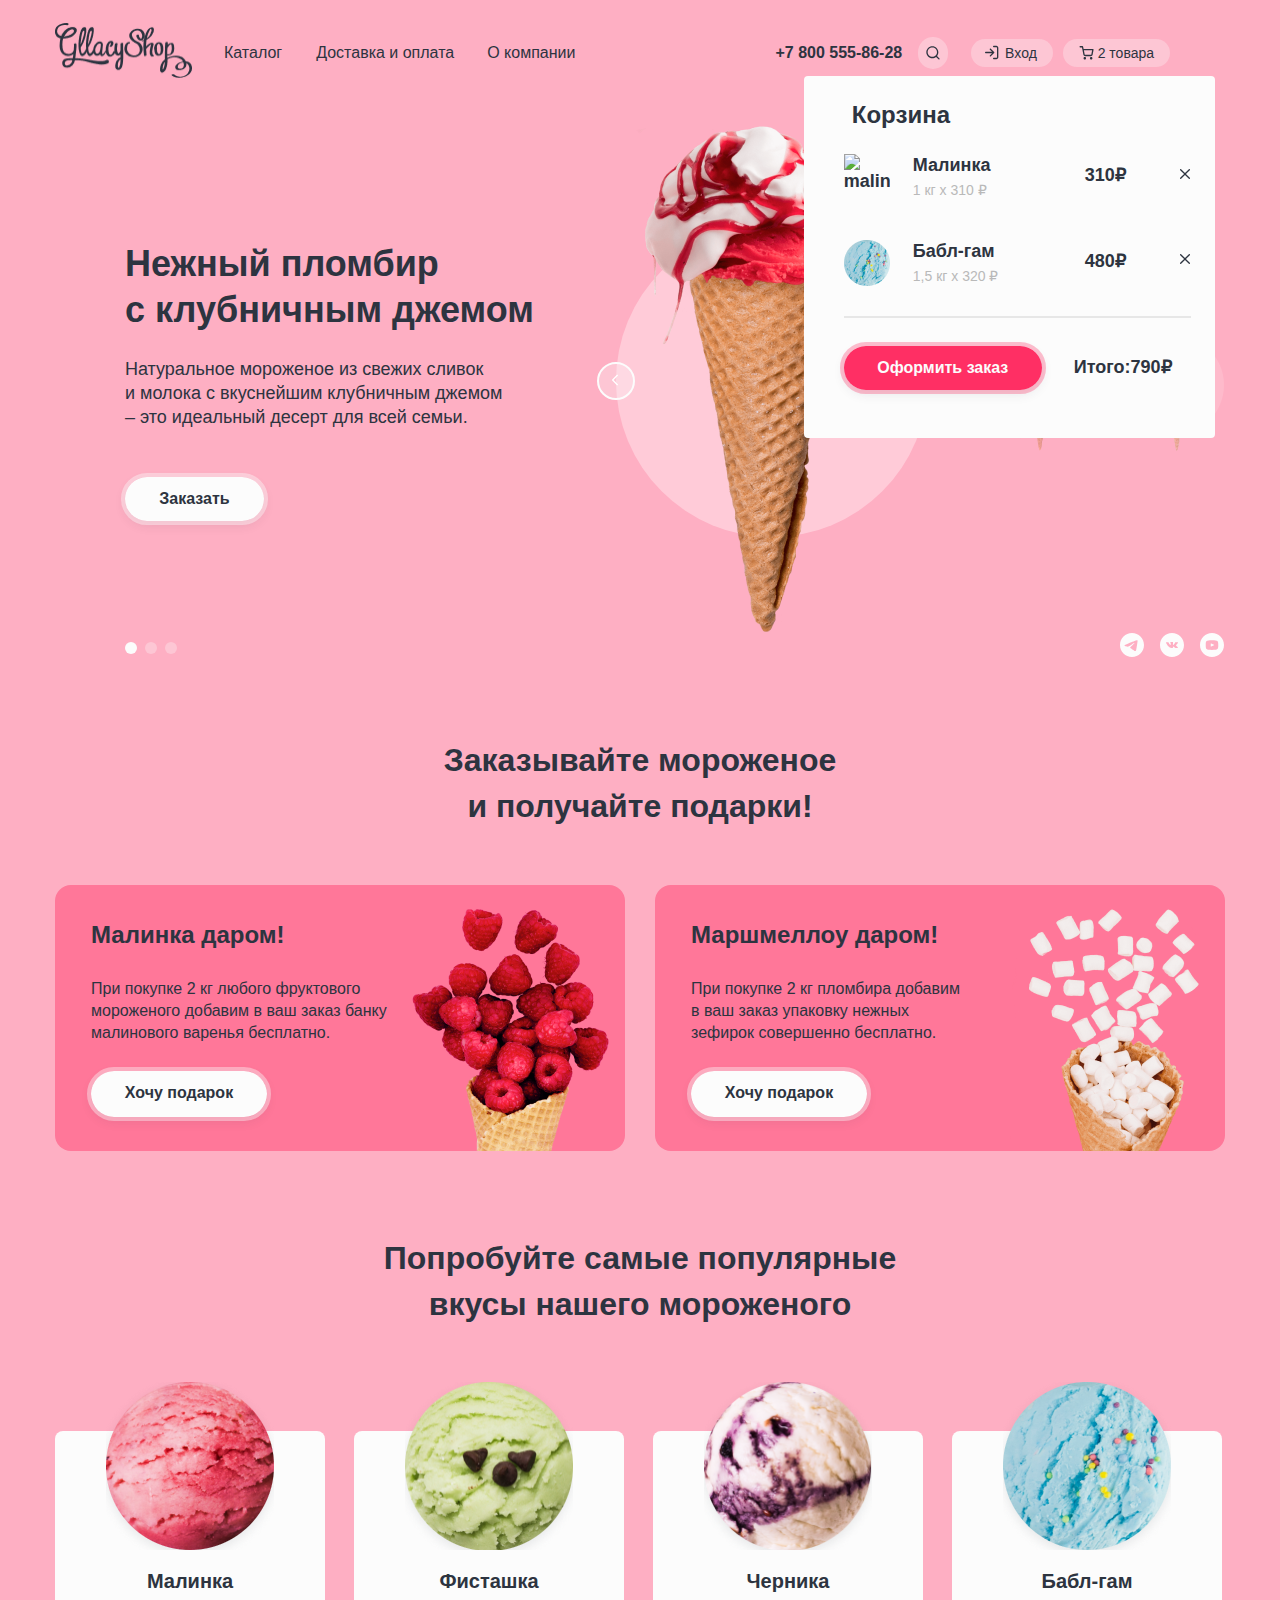
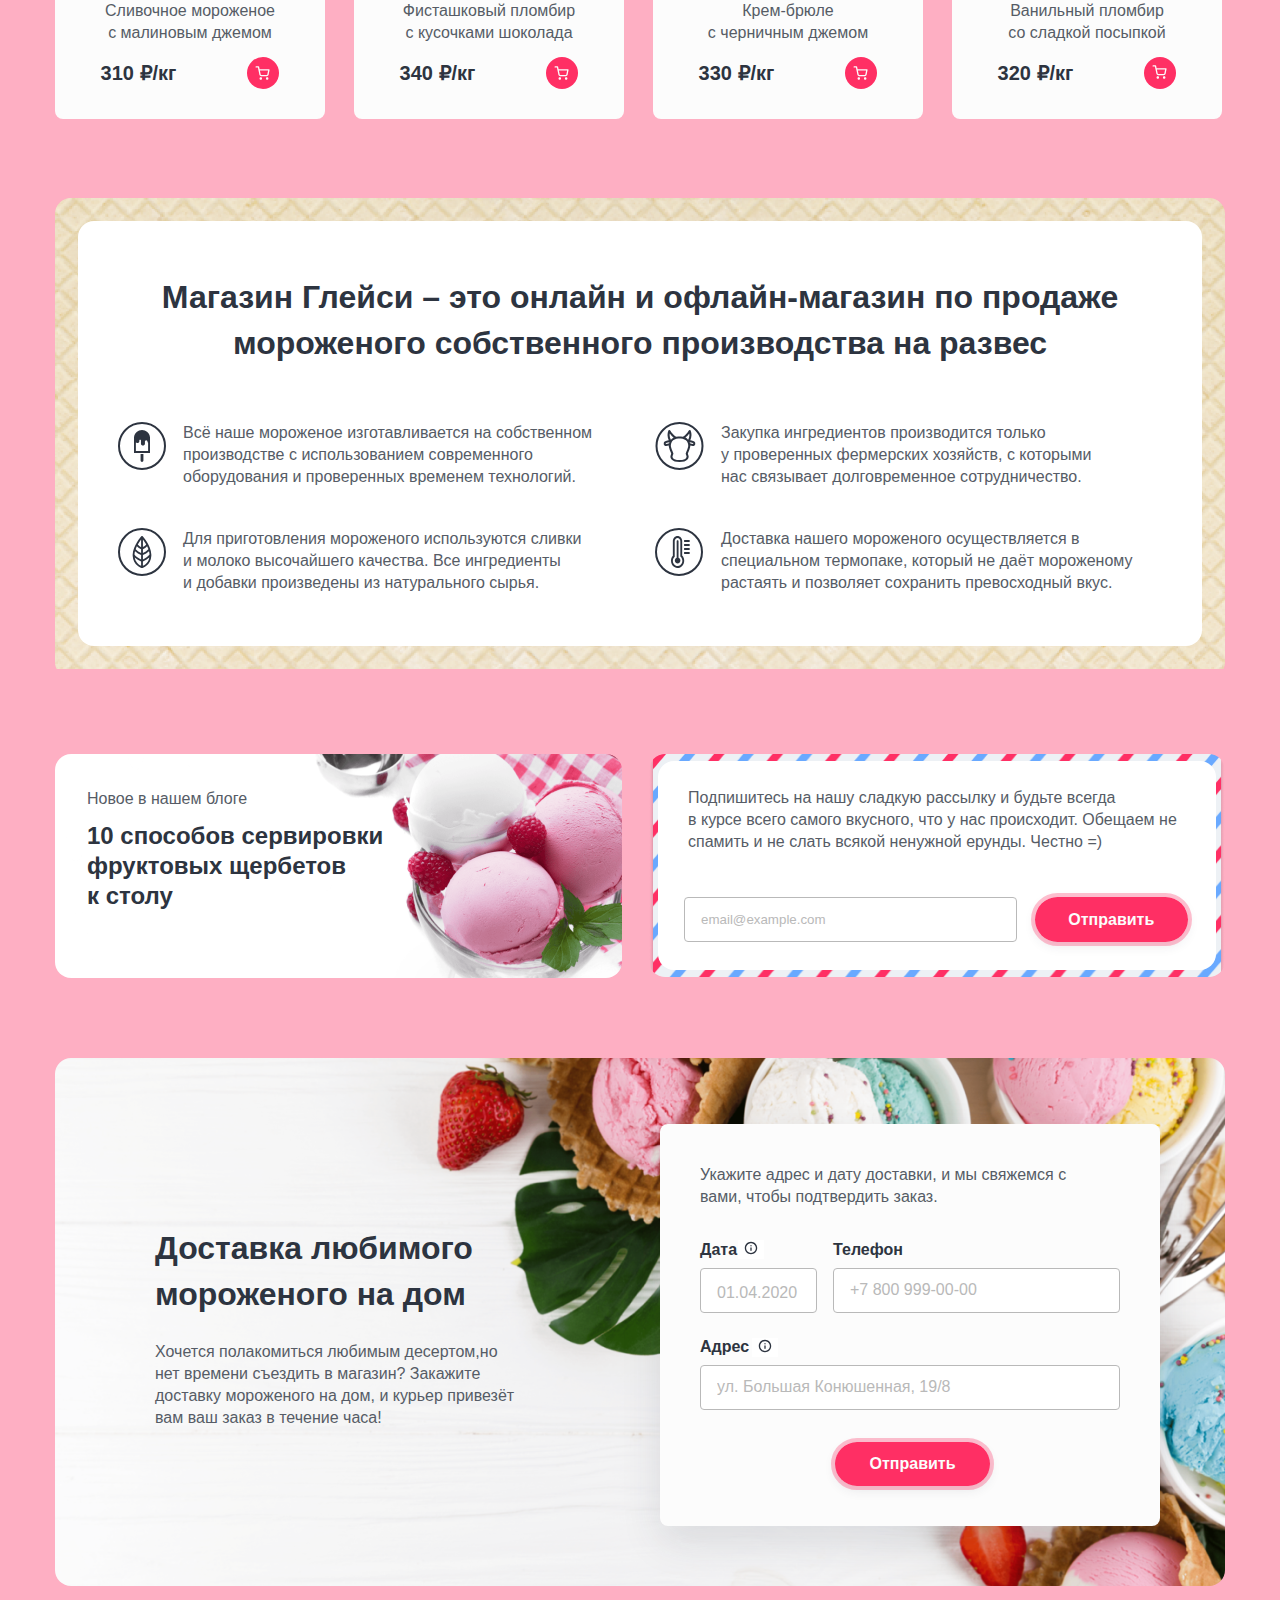
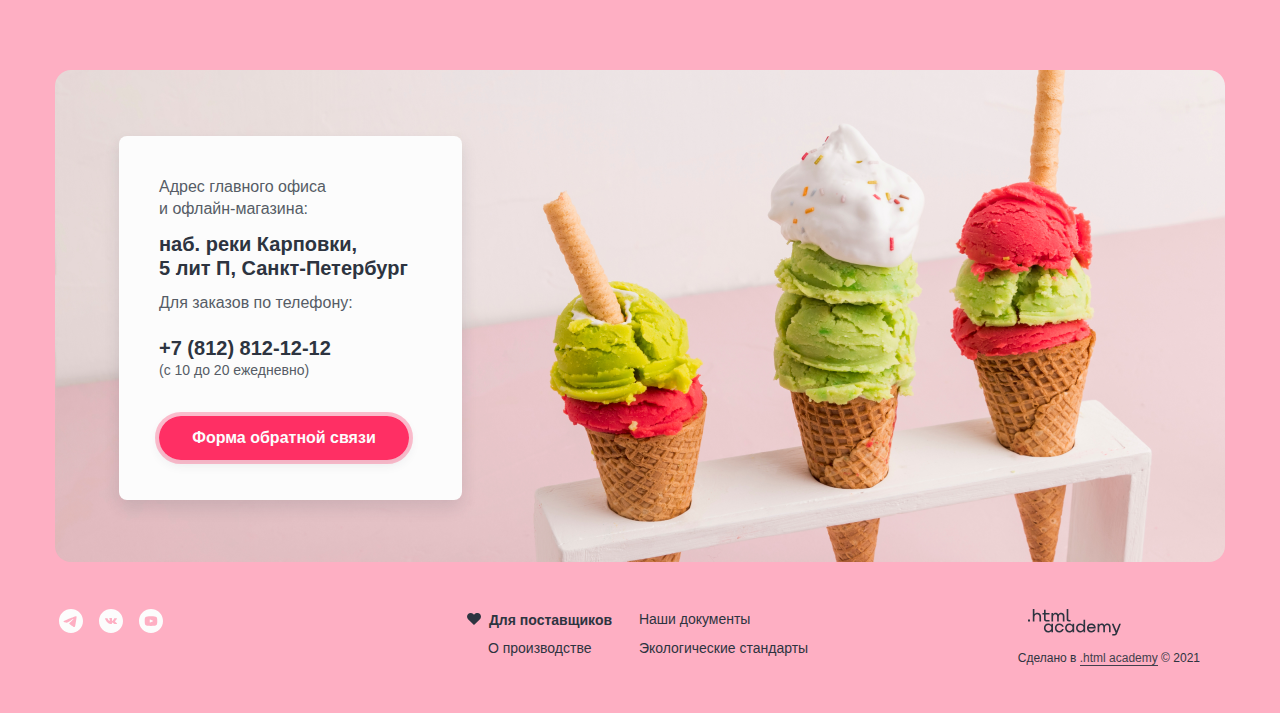
==== commit f69bd5da: "update" ====
--- a/index.html
+++ b/index.html
@@ -121,7 +121,7 @@
                 <ul class="popover-content">
                   <li class="popover-item">
                     <a class="popover-item-link" href="#">
-                      <img class="popover-item-logo" src="/images/malinka-popover.png" width="46" height="46"
+                      <img class="popover-item-logo" src="/images/rasberry-popover.png" width="46" height="46"
                         alt="malinka.">
                       <dl class="popover-description">
                         <dt class="popover-updescr">Малинка</dt>
@@ -139,7 +139,7 @@
                   </li>
                   <li class="popover-item">
                     <a class="popover-item-link" href="#">
-                      <img class="popover-item-logo" src="/images/buble-popover.png" width="46" height="46"
+                      <img class="popover-item-logo" src="/images/buble-gum-popover.png" width="46" height="46"
                         alt="bublegum.">
                       <dl class="popover-description">
                         <dt class="popover-updescr">Бабл-гам</dt>
@@ -479,7 +479,7 @@
           <div class="product-wrapper">
             <ul class="product-cart">
               <li class="product-cart-info">
-                <img class="product-photo" src="/images/malinka.png" width="168" height="168" alt="malinka.">
+                <img class="product-photo" src="/images/raspberry.png" width="168" height="168" alt="malinka.">
                 <div class="item-wrapper ">
                   <h4 class="cart-title">Малинка</h4>
                   <p class="cart-text">Сливочное мороженое <br>с малиновым джемом</p>
@@ -497,7 +497,7 @@
                 </div>
               </li>
               <li class="product-cart-info">
-                <img class="product-photo" src="/images/fistashka.png" width="168" height="168" alt="fistashka.">
+                <img class="product-photo" src="/images/pistachio.png" width="168" height="168" alt="fistashka.">
 
                 <div class="item-wrapper ">
                   <h4 class="cart-title">Фисташка</h4>
@@ -516,7 +516,7 @@
                 </div>
               </li>
               <li class="product-cart-info">
-                <img class="product-photo" src="/images/chernika.png" width="168" height="168" alt="chernika.">
+                <img class="product-photo" src="/images/blueberry.png" width="168" height="168" alt="chernika.">
                 <div class="item-wrapper ">
                   <h4 class="cart-title">Черника</h4>
                   <p class="cart-text">Крем-брюле<br>
@@ -535,7 +535,7 @@
                 </div>
               </li>
               <li class="product-cart-info">
-                <img class="product-photo" src="/images/bublegum.png" width="168" height="168" alt="bublegum.">
+                <img class="product-photo" src="/images/buble-gum.png" width="168" height="168" alt="bublegum.">
                 <div class="item-wrapper">
                   <h4 class="cart-title">Бабл-гам</h4>
                   <p class="cart-text">Ванильный пломбир<br>
@@ -796,8 +796,8 @@
               required>
           </div>
           <div class="order-item">
-            <label for="forma"></label>
-            <input id="forma" class="user-forma" name="forma" type="text" placeholder="В свободной форме" required>
+            <label for="free-form"></label>
+            <input id="free-form" class="user-free-form" name="free-form" type="text" placeholder="В свободной форме" required>
           </div>
           <button class="button-modal" type="submit">Отправить</button>
         </form>
--- a/styles/styles.css
+++ b/styles/styles.css
@@ -404,7 +404,6 @@
   position: relative;
   flex-direction: row;
   flex-wrap: nowrap;
-
 }
 
 .navigation-logo:hover {
@@ -423,7 +422,7 @@
 .navigation-left {
   display: flex;
   flex-direction: row;
-  flex-wrap: nowrap;
+  flex-wrap: wrap;
   list-style: none;
   padding: 0;
   gap: 9px;
@@ -434,9 +433,11 @@
 .navigation-right {
   display: flex;
   flex-direction: row;
+  flex-wrap: wrap;
   list-style: none;
   padding: 0;
   margin-left: 176px;
+
 }
 
 .navigation-link-left {
@@ -601,6 +602,7 @@
   background: rgba(252, 252, 252, 0.3);
   border-radius: 30px;
   margin-right: 10px;
+
 }
 
 .navigation-link-right-search {
@@ -889,7 +891,7 @@
 }
 
 .popover-cart {
-  display: none;
+  display: block;
 }
 
 .popover-content {
@@ -2145,7 +2147,7 @@
   flex-direction: row;
   margin: 0 auto;
   width: 1170px;
-  background-image: url(..//images/callus.png);
+  background-image: url(..//images/call-us.png);
   background-repeat: no-repeat;
   background-color: #FFFFFF;
   border-radius: 16px;
@@ -2405,19 +2407,19 @@
   padding-left: 64px;
 }
 
-.user-forma {
+.user-free-form {
   height: 149px;
 }
 
 .user-email:hover,
 .user-name:hover,
-.user-forma:hover {
+.user-free-form:hover {
   background: #DCDCDC;
 }
 
 .user-email:focus-visible,
 .user-name:focus-visible,
-.user-forma:focus-visible {
+.free-form:focus-visible {
   outline: 2px solid #AF4FFF;
   background: #F0F0F0;
 }
@@ -2501,7 +2503,27 @@
   margin-left: 286px;
   margin-top: 32px;
 }
-
+.button-modal:hover {
+  background: rgba(252, 252, 252, 0.3);
+  outline: 4px solid #FF2F64;
+  border-radius: 26px;
+  color: #2D3440;
+}
+
+.button-modal:focus-visible {
+  background: #FF2F64;
+  outline: 2px solid #2D3440;
+  box-shadow: 0 4px 12px rgba(45, 52, 64, 0.1);
+  border-radius: 26px;
+
+}
+
+.button-modal:active {
+  background: #FEAFC3;
+  outline: 2px solid #2D3440;
+  box-shadow: 0 4px 12px rgba(45, 52, 64, 0.1);
+  border-radius: 26px;
+}
 /* modal window end */
 
 /* catalog.html */
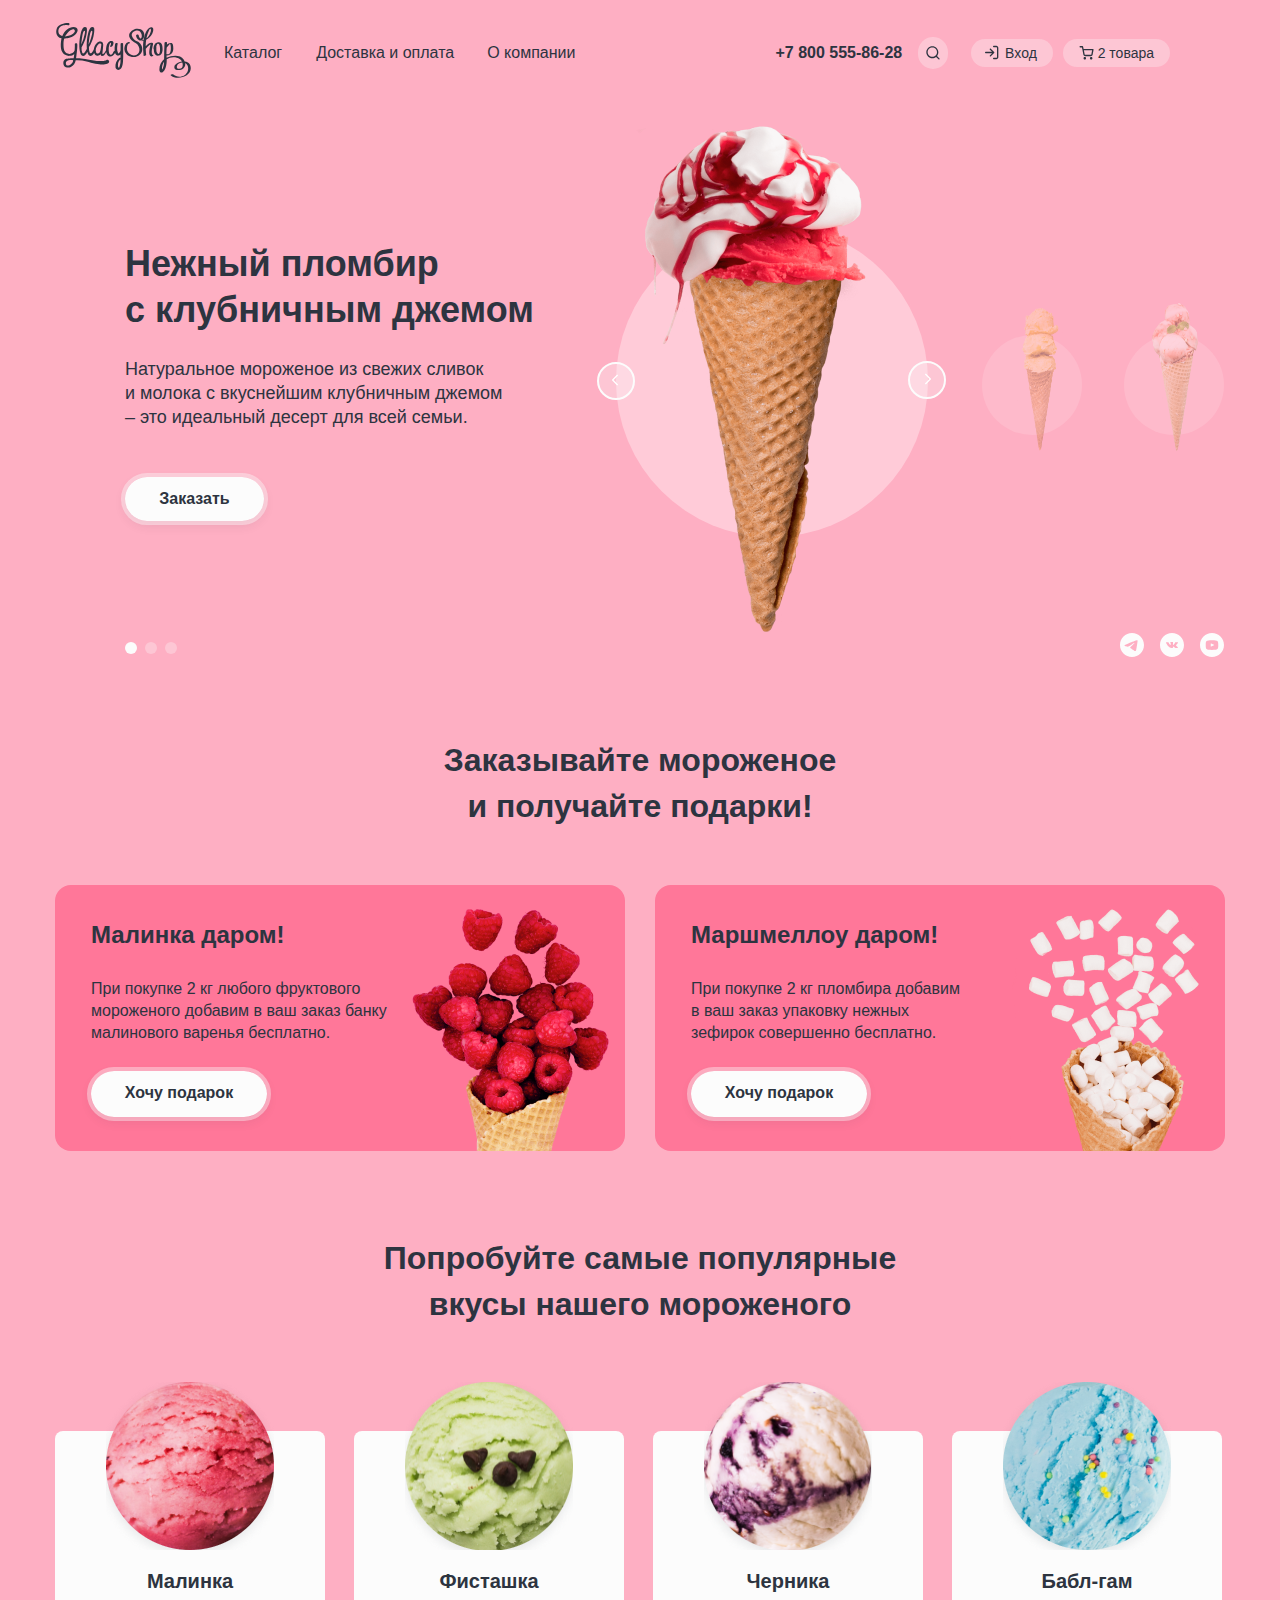
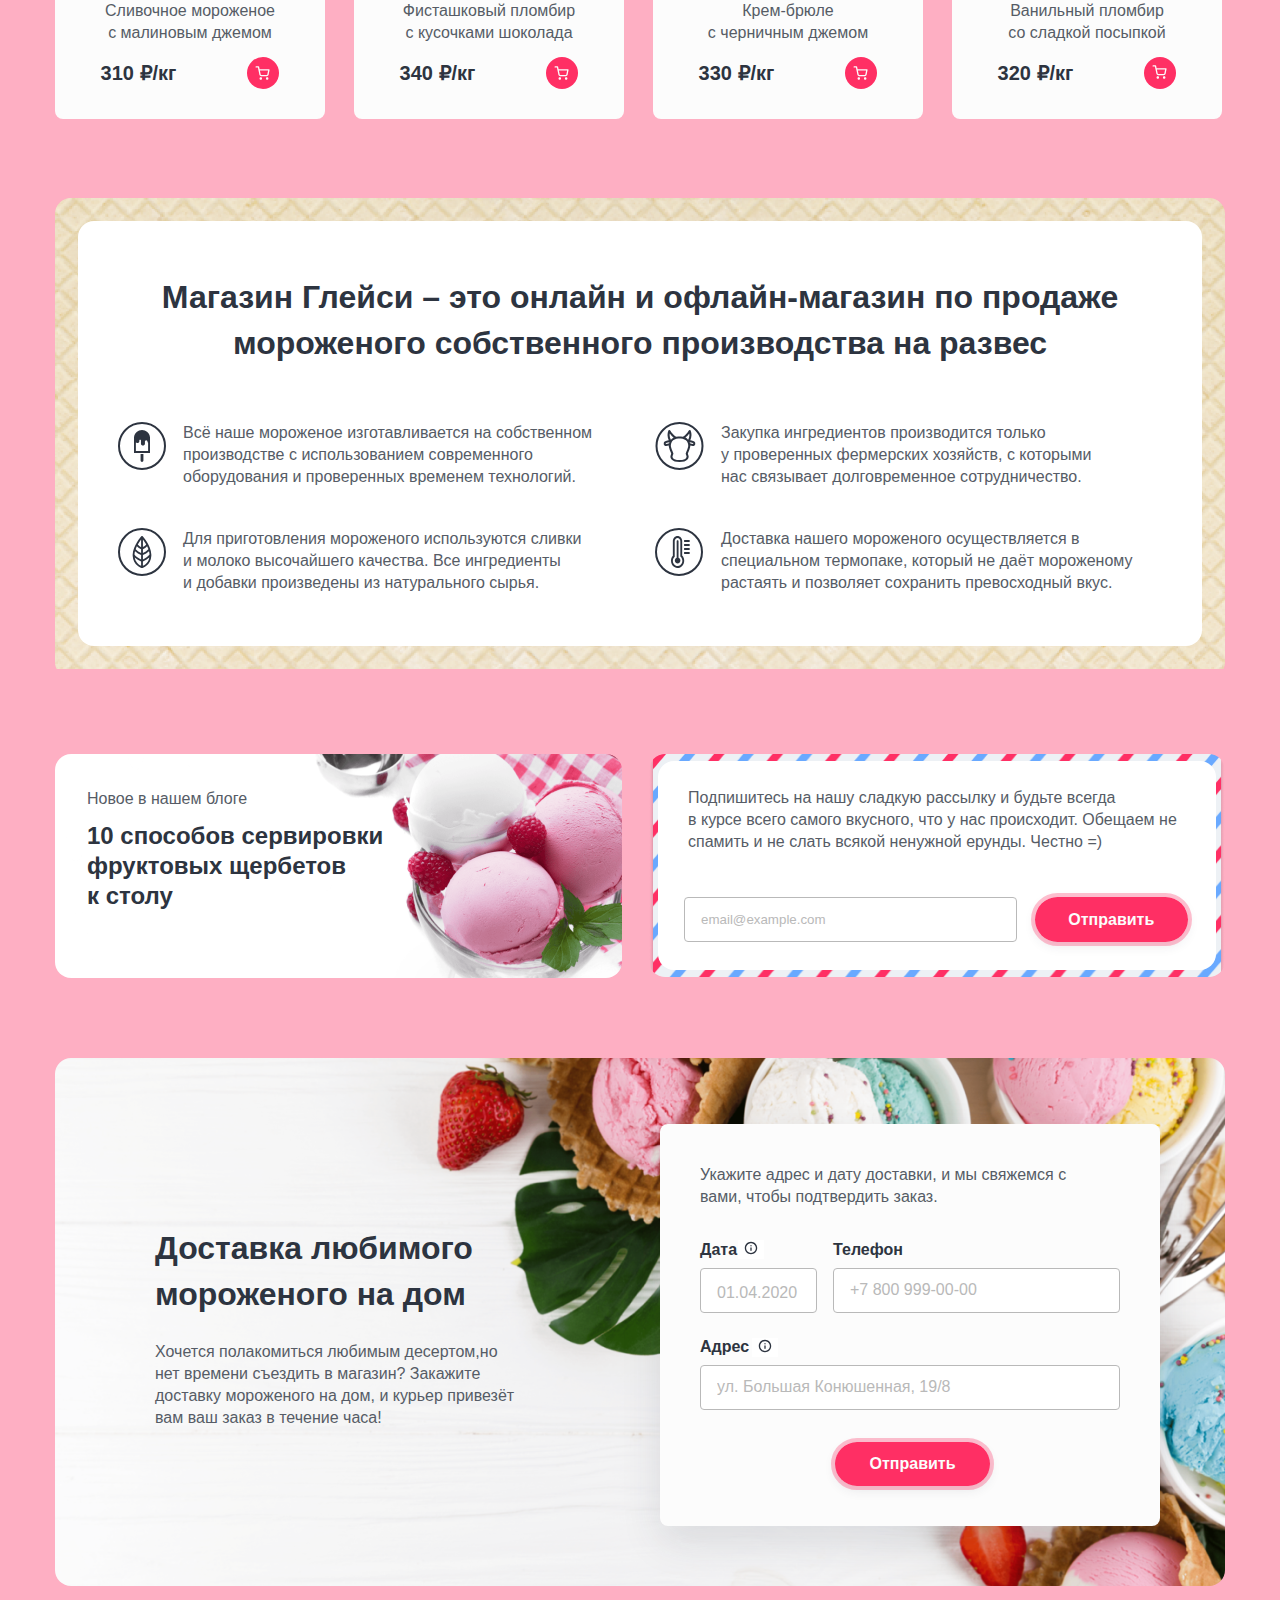
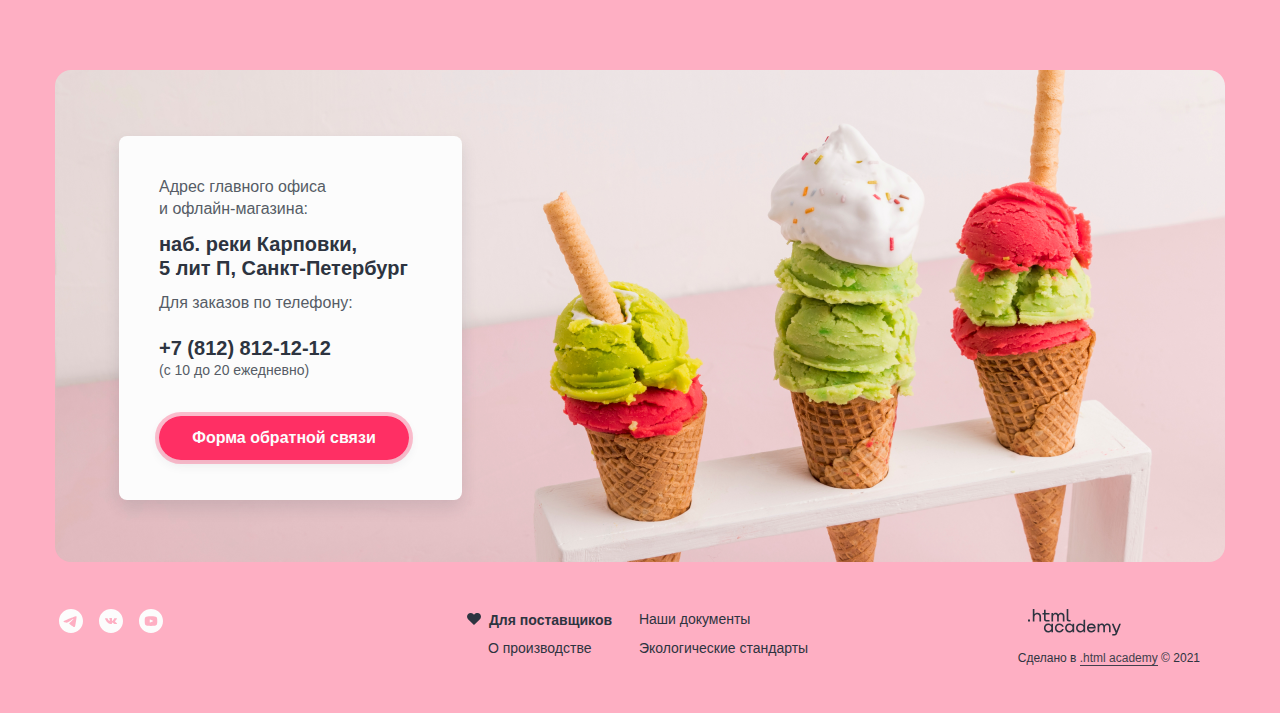
==== commit 28ff0142: "Merge pull request #5 from arthurmillertv/master" ====
--- a/index.html
+++ b/index.html
@@ -5,7 +5,7 @@
     <meta charset="utf-8">
     <title>Магазин Глейси</title>
     <link rel="stylesheet" href="/styles/styles.css">
-    <link rel="icon" type="image/x-icon" sizes="32x32" href="/images/favicone.png">
+    <link rel="icon" type="image/x-icon" sizes="32x32" href="/images/favicon.png">
   </head>
 
   <body class="pink">
@@ -15,7 +15,7 @@
           <ul class="navigation-left">
             <li>
               <a class="navigation-logo" href="/index.html">
-                <img class="logo" src="/images/logo.png" alt="Glacy." width="137" height="55">
+                <img class="logo" src="/images/logo.svg" alt="Glacy." width="137" height="55">
               </a>
             </li>
             <li>
@@ -680,14 +680,14 @@
                   placeholder="ул. Большая Конюшенная, 19/8" required>
 
                 <span class="tooltip">
-                  <button class="tooltip-toggle-contact" type="button" aria-labelledby="tooltip-label">
+                  <button class="tooltip-toggle-contact" type="button" aria-labelledby="tooltip-label-label">
                     <svg width="14" height="14" viewBox="0 0 14 14" fill="none" xmlns="http://www.w3.org/2000/svg">
                       <path fill-rule="evenodd" clip-rule="evenodd"
                         d="M7.00026 2.12508c-2.69252 0-4.87524 2.18272-4.87524 4.87524 0 2.69252 2.18272 4.87528 4.87524 4.87528 2.69252 0 4.87524-2.18276 4.87524-4.87528S9.69278 2.12508 7.00026 2.12508ZM.791687 7.00032c0-3.4289 2.779673-6.208572 6.208573-6.208572 3.42894 0 6.20854 2.779672 6.20854 6.208572 0 3.42888-2.7796 6.20858-6.20854 6.20858-3.4289 0-6.208573-2.7797-6.208573-6.20858ZM7.00007 6.3334c.36819 0 .66667.29848.66667.66667v2.21676c0 .36819-.29848.66667-.66667.66667-.36819 0-.66666-.29848-.66666-.66667V7.00007c0-.36819.29847-.66667.66666-.66667Zm0-2.21675c-.36819 0-.66666.29848-.66666.66667 0 .36818.29847.66666.66666.66666h.00583c.36819 0 .66667-.29848.66667-.66666 0-.36819-.29848-.66667-.66667-.66667h-.00583Z"
                         fill="#2D3440" />
                     </svg>
                   </button>
-                  <span class="tooltip-text-contact" role="tooltip" id="tooltip-label">
+                  <span class="tooltip-text-contact" role="tooltip" id="tooltip-label-label">
                     Введите название улицы, дома и квартиры
                   </span>
                 </span>
--- a/styles/styles.css
+++ b/styles/styles.css
@@ -2,7 +2,7 @@
   font-family: "Inter";
   font-style: normal;
   font-weight: 400;
-  src: url("../fonts/inter-400.woff2") format("woff2");
+  src: url("/fonts/inter-400.woff2") format("woff2");
   font-display: swap;
 }
 
@@ -10,7 +10,7 @@
   font-family: "Inter";
   font-style: normal;
   font-weight: 700;
-  src: url("../fonts/inter-700.woff2") format("woff2");
+  src: url("/fonts/inter-700.woff2") format("woff2");
   font-display: swap;
 }
 
@@ -18,7 +18,7 @@
   font-family: "Inter";
   font-style: normal;
   font-weight: 900;
-  src: url("../fonts/inter-900.woff2") format("woff2");
+  src: url("/fonts/inter-900.woff2") format("woff2");
   font-display: swap;
 }
 
@@ -891,7 +891,7 @@
 }
 
 .popover-cart {
-  display: block;
+  display: none;
 }
 
 .popover-content {
@@ -3023,6 +3023,7 @@
   display: flex;
   flex-direction: row;
   flex-wrap: nowrap;
+  margin-bottom: 63px;
 }
 
 .slider-pagination-bottom {
@@ -3030,8 +3031,8 @@
   flex-direction: row;
   flex-wrap: nowrap;
   list-style: none;
-  margin-left: 770px;
-  gap: 2px;
+  margin-left: 780px;
+  gap: 3px;
   margin-bottom: 77px;
 }
 
@@ -3116,6 +3117,7 @@
   margin: 0;
   padding: 0;
   border-style: none;
+  margin-top: 26px;
 }
 
 .show-more-button:hover {
